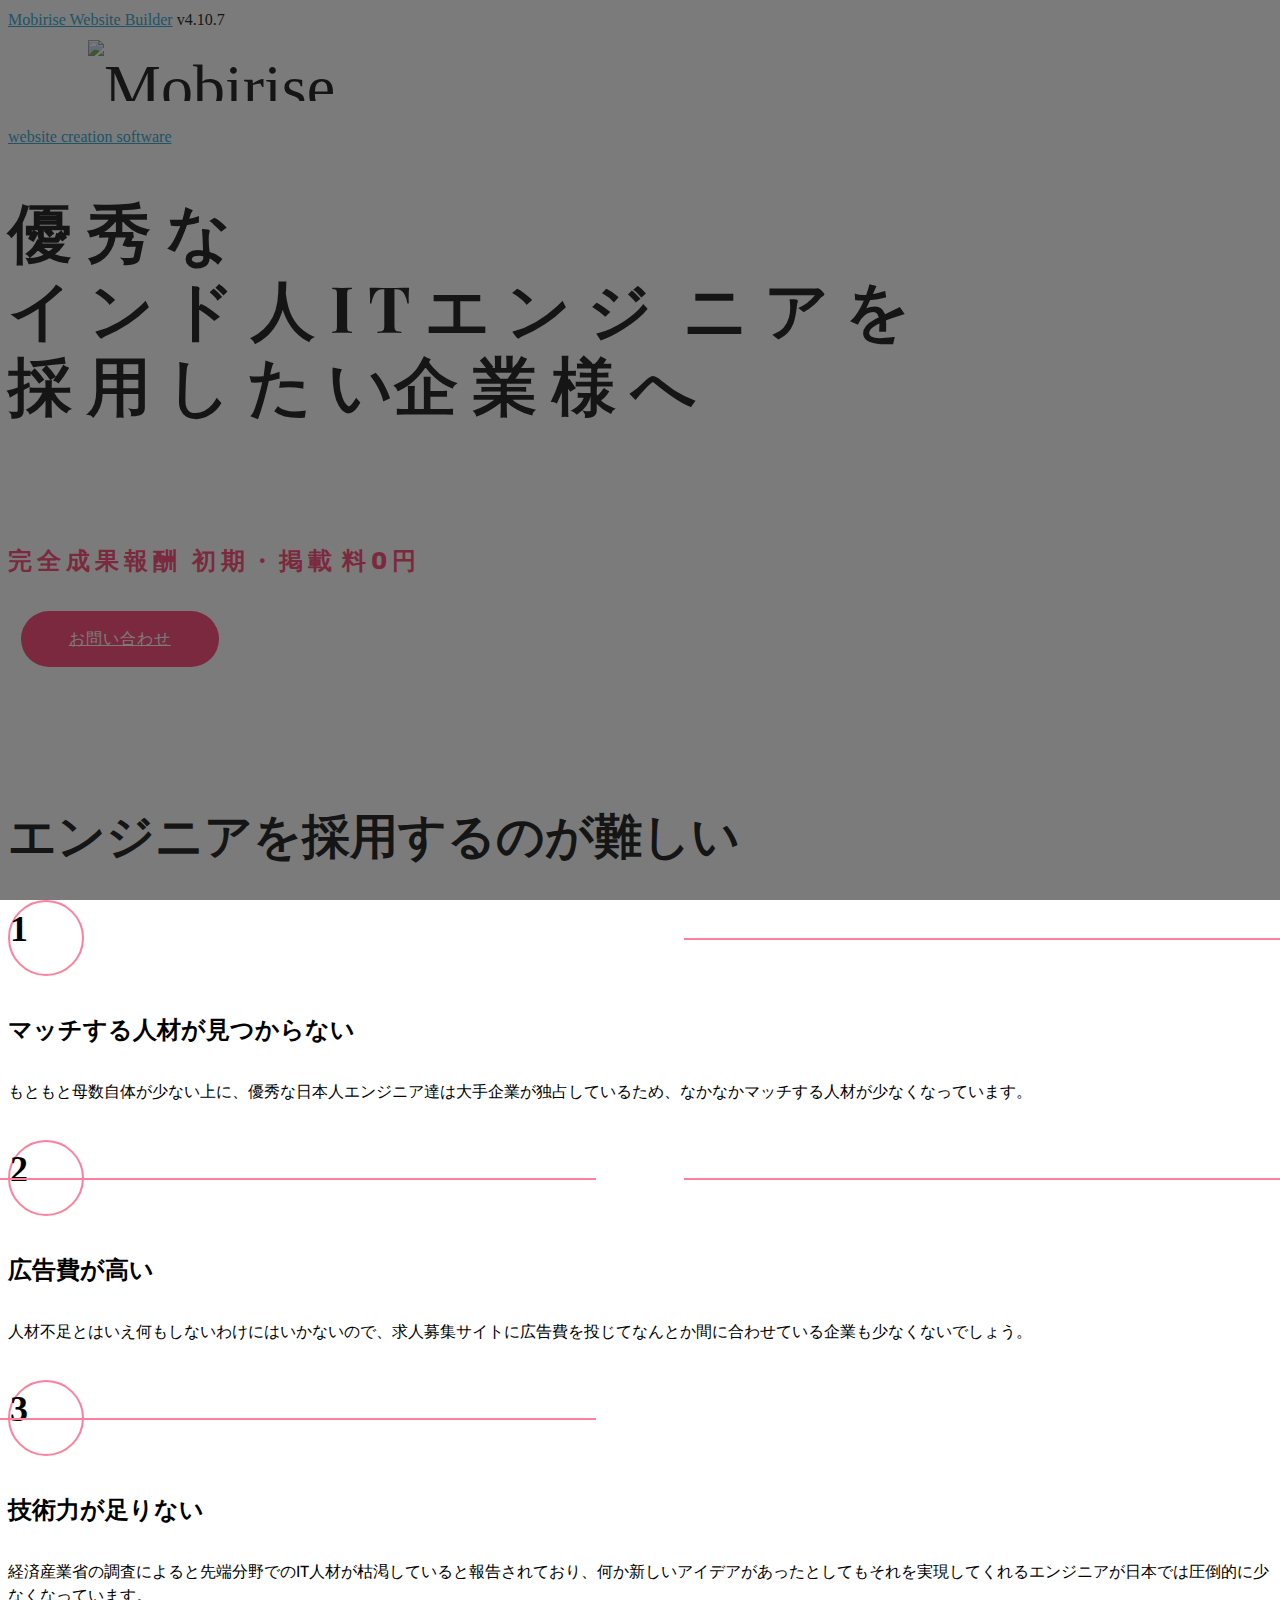
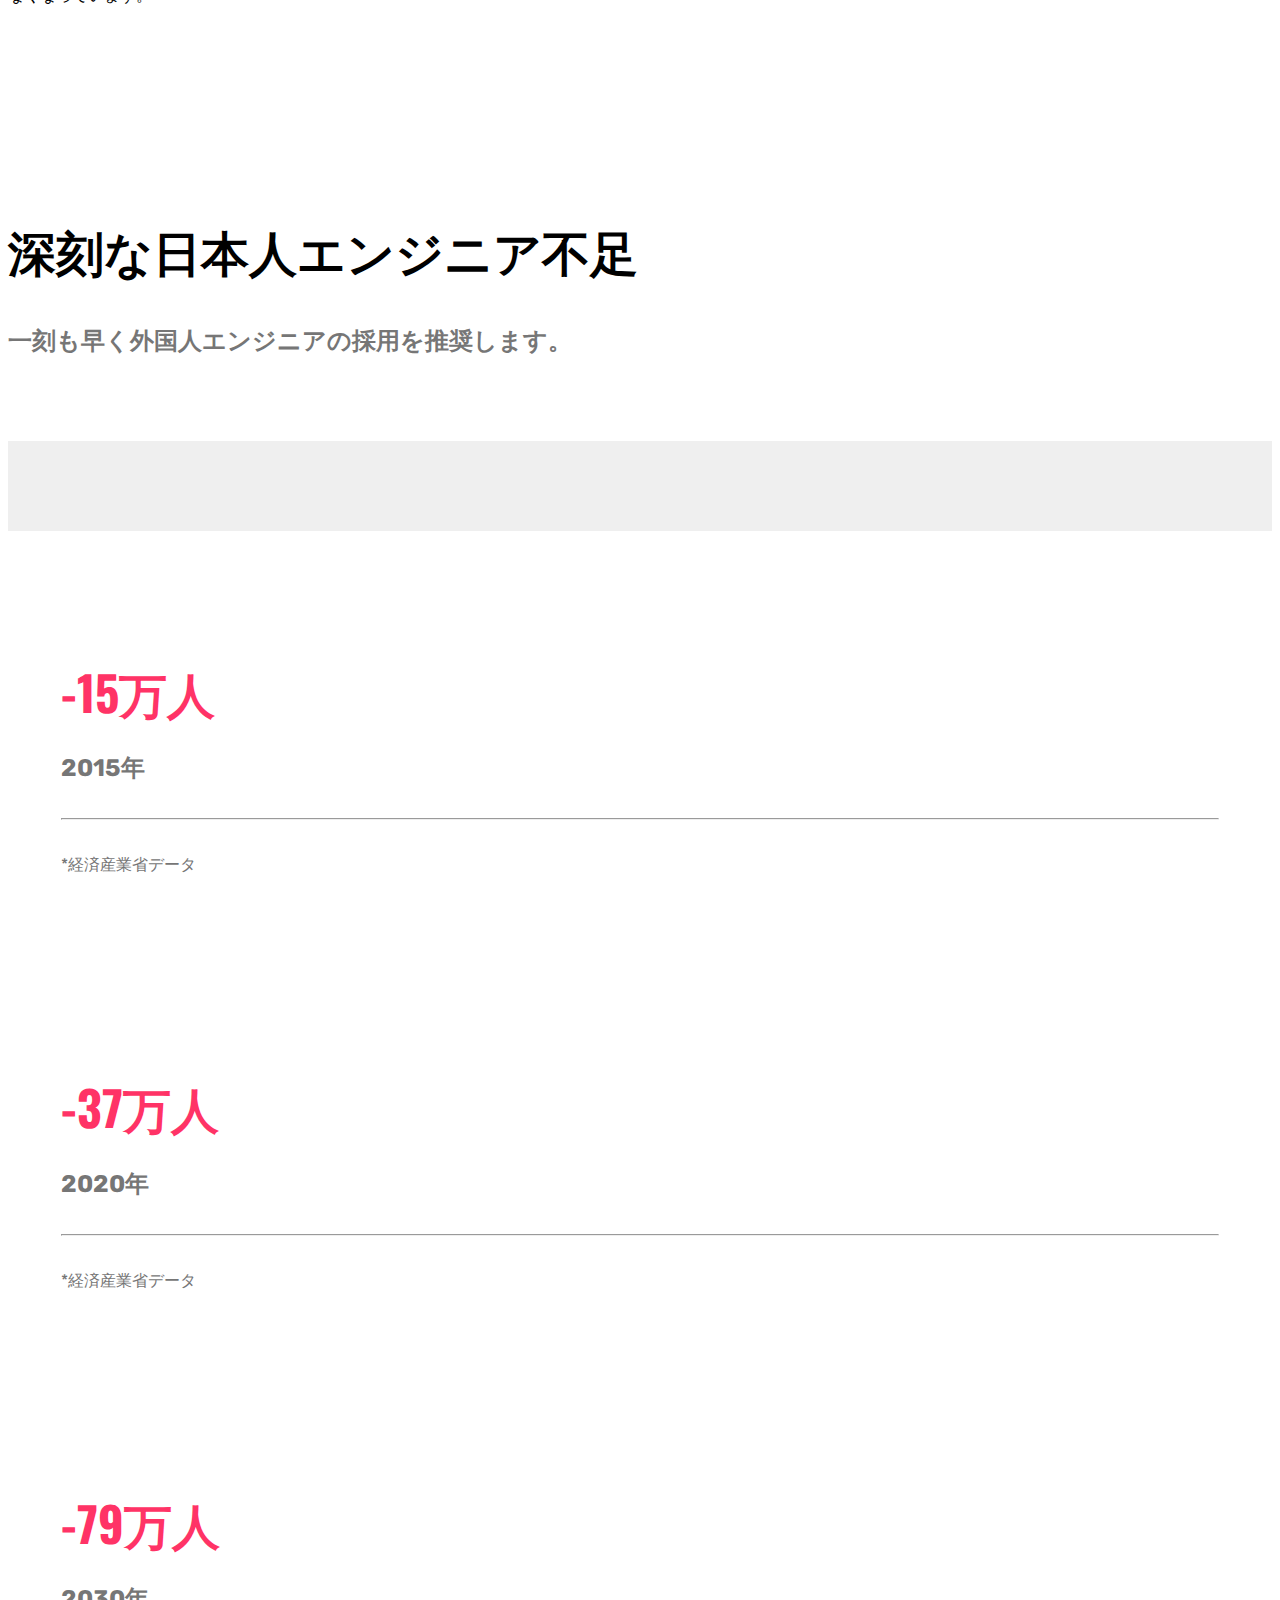
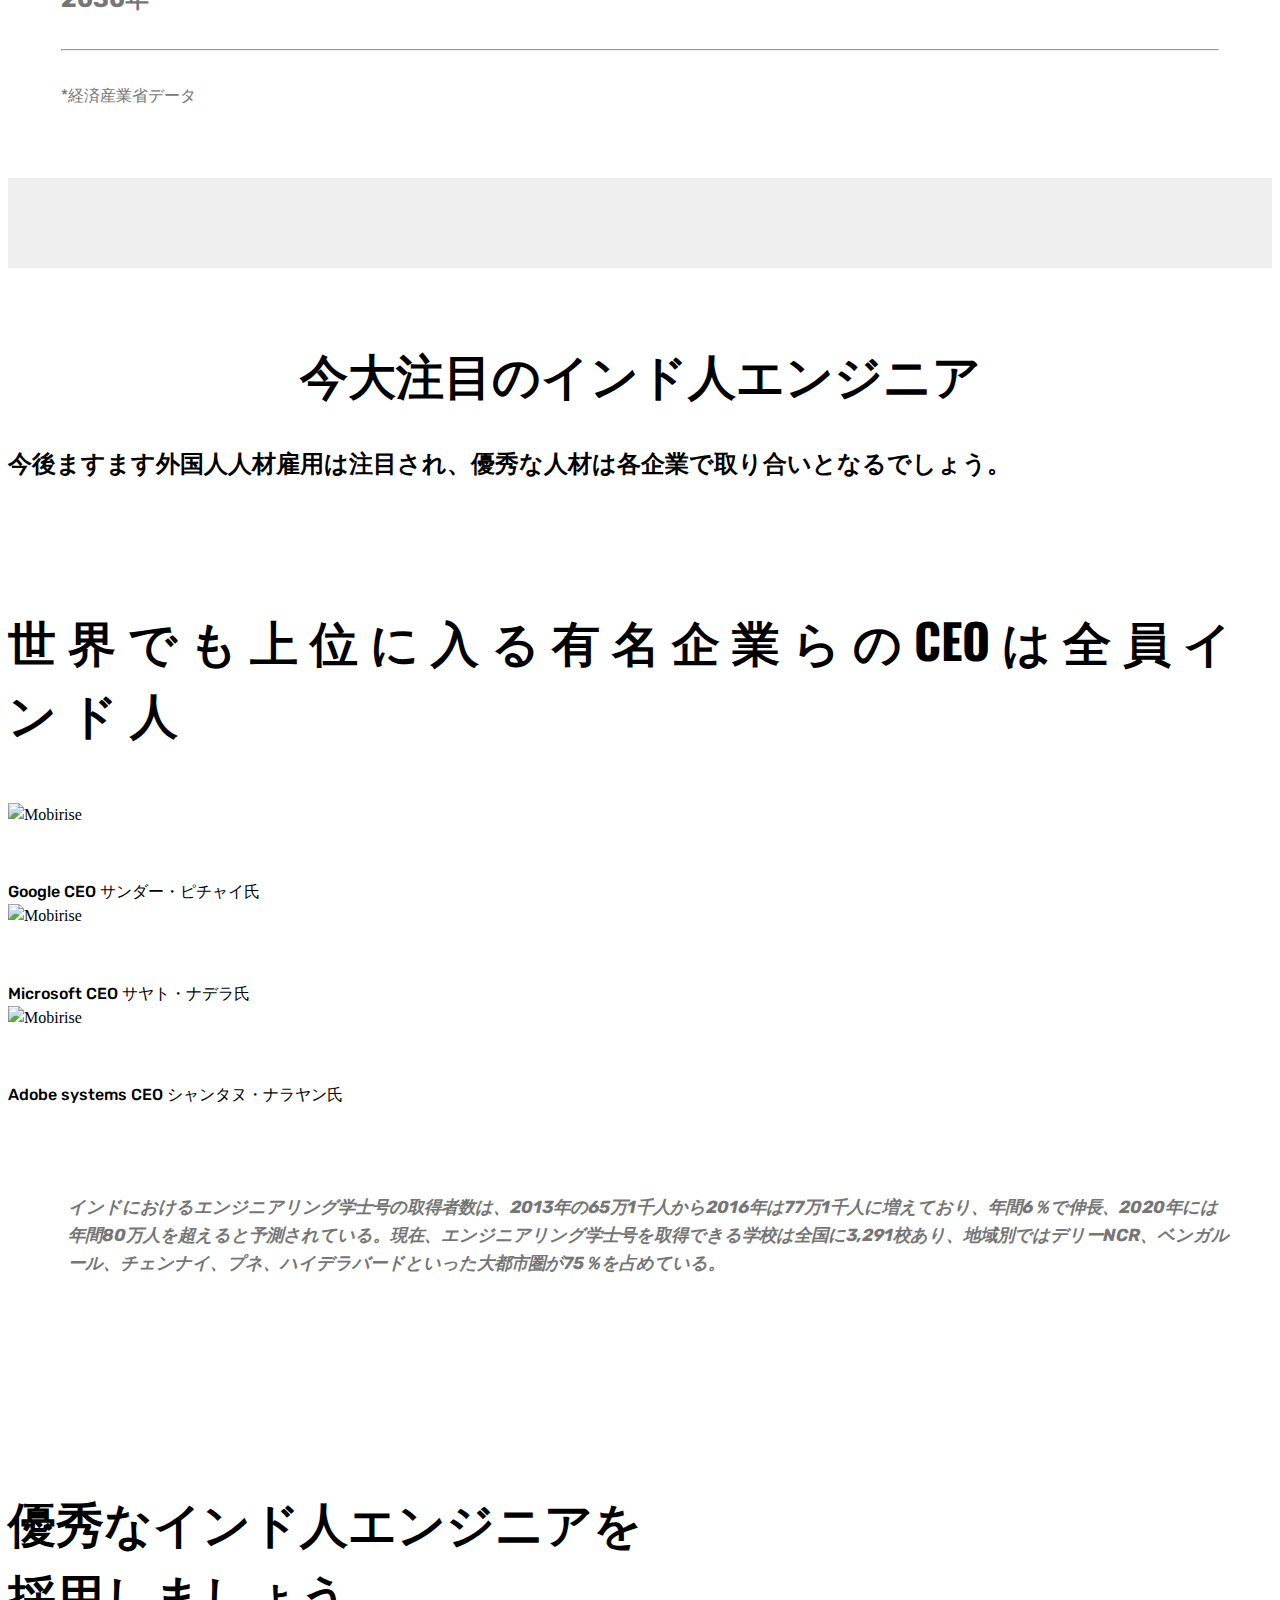
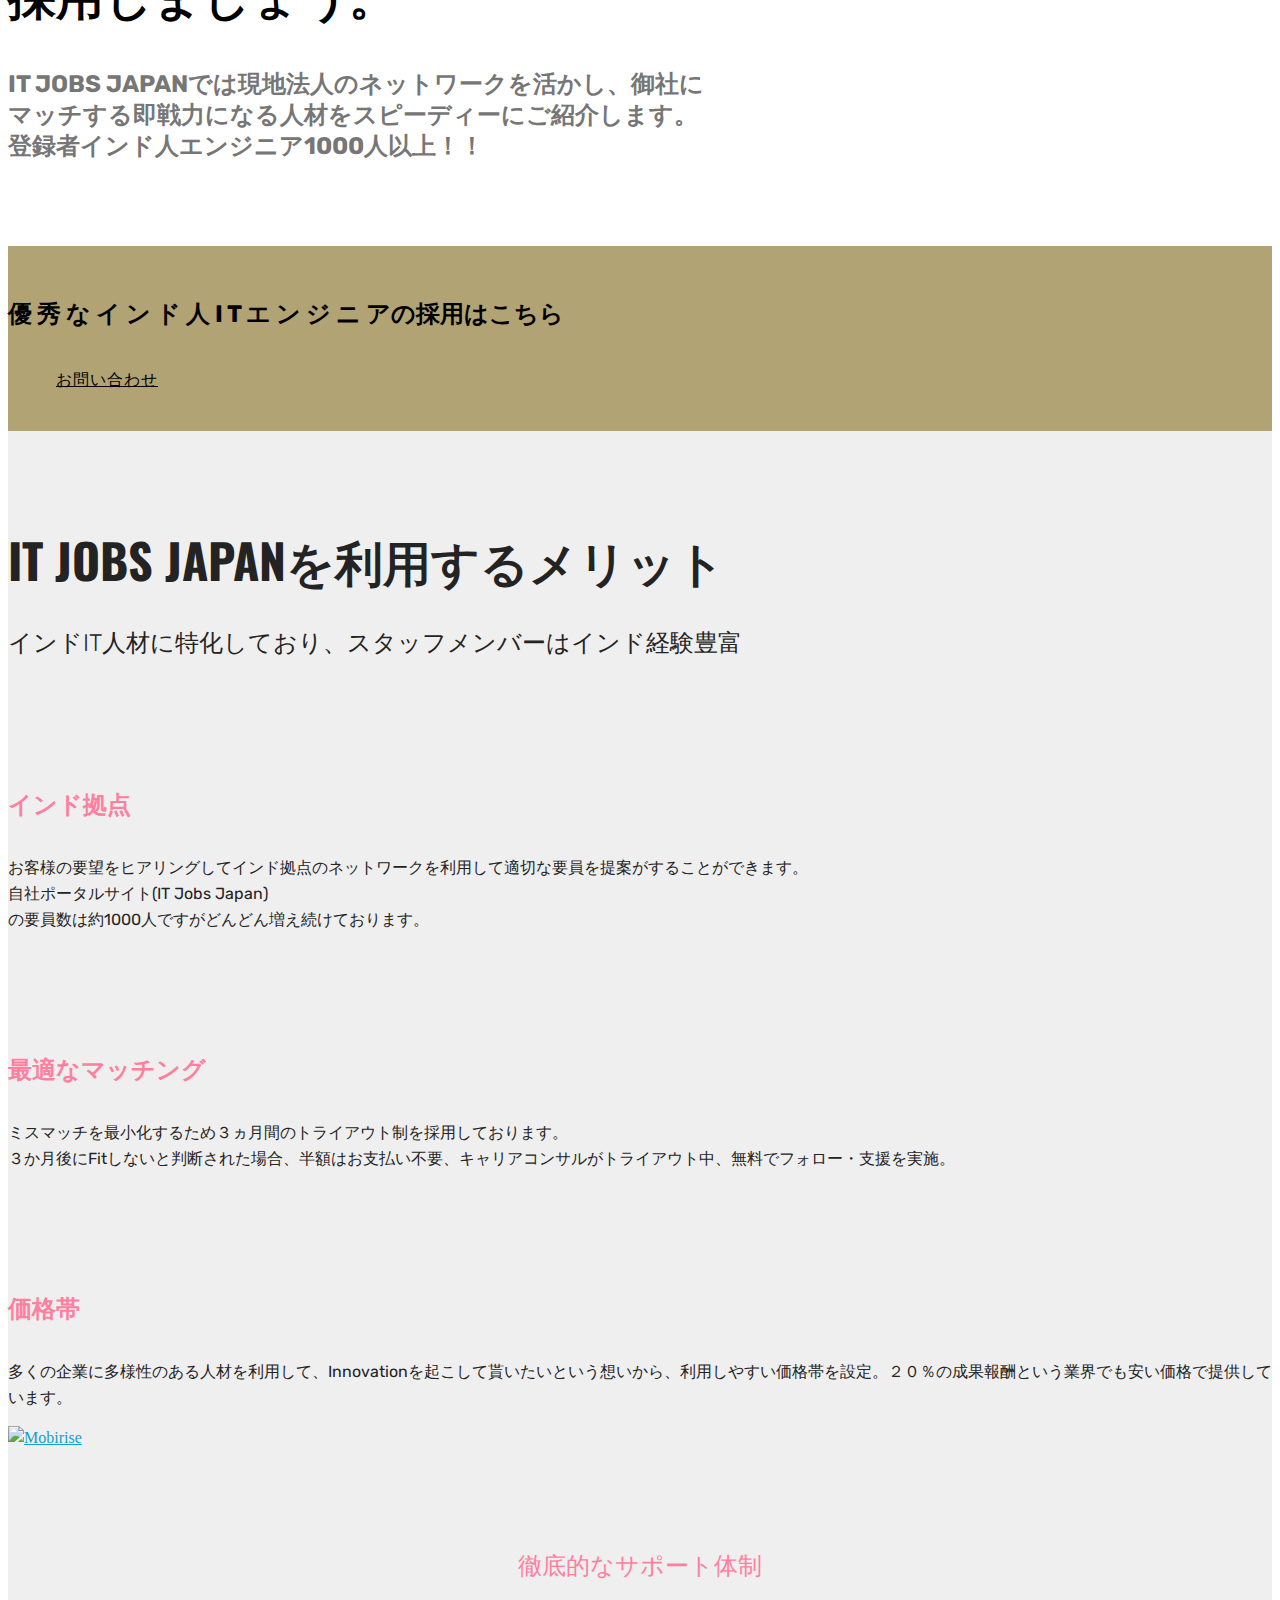
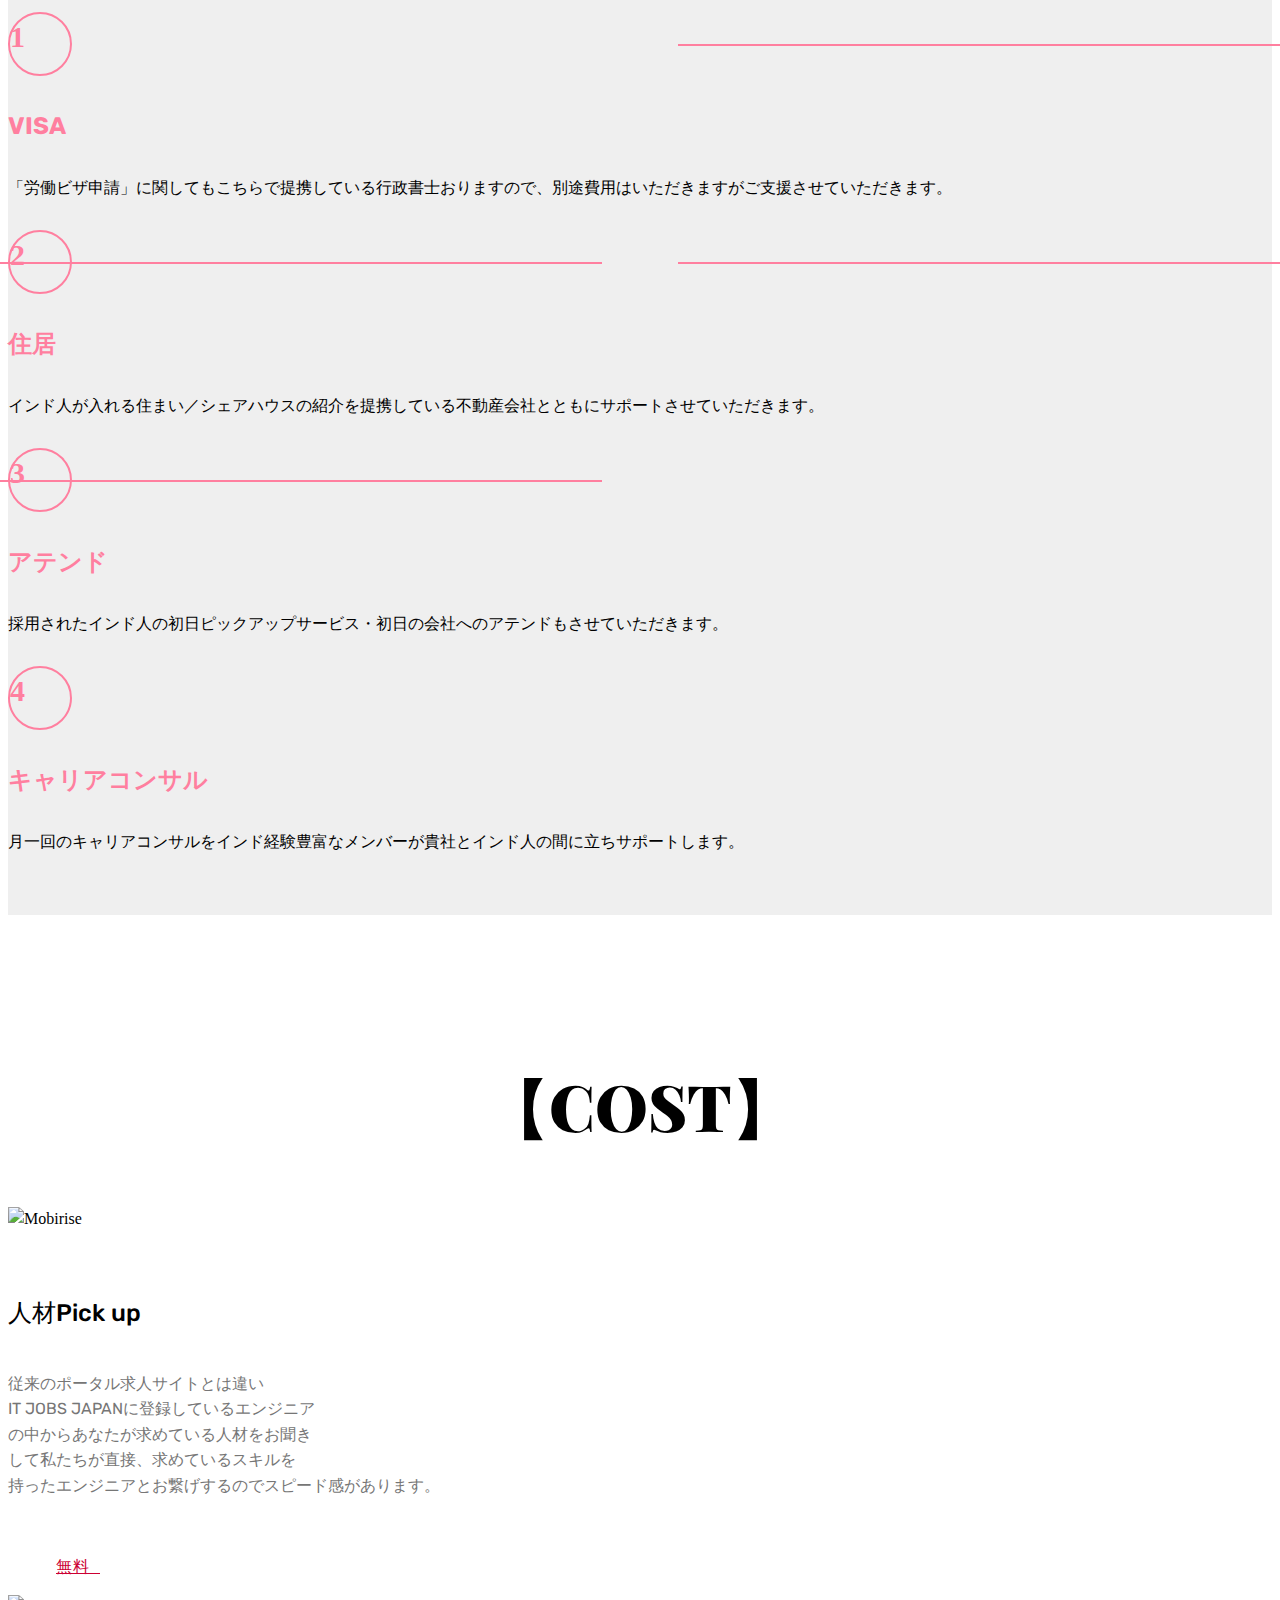
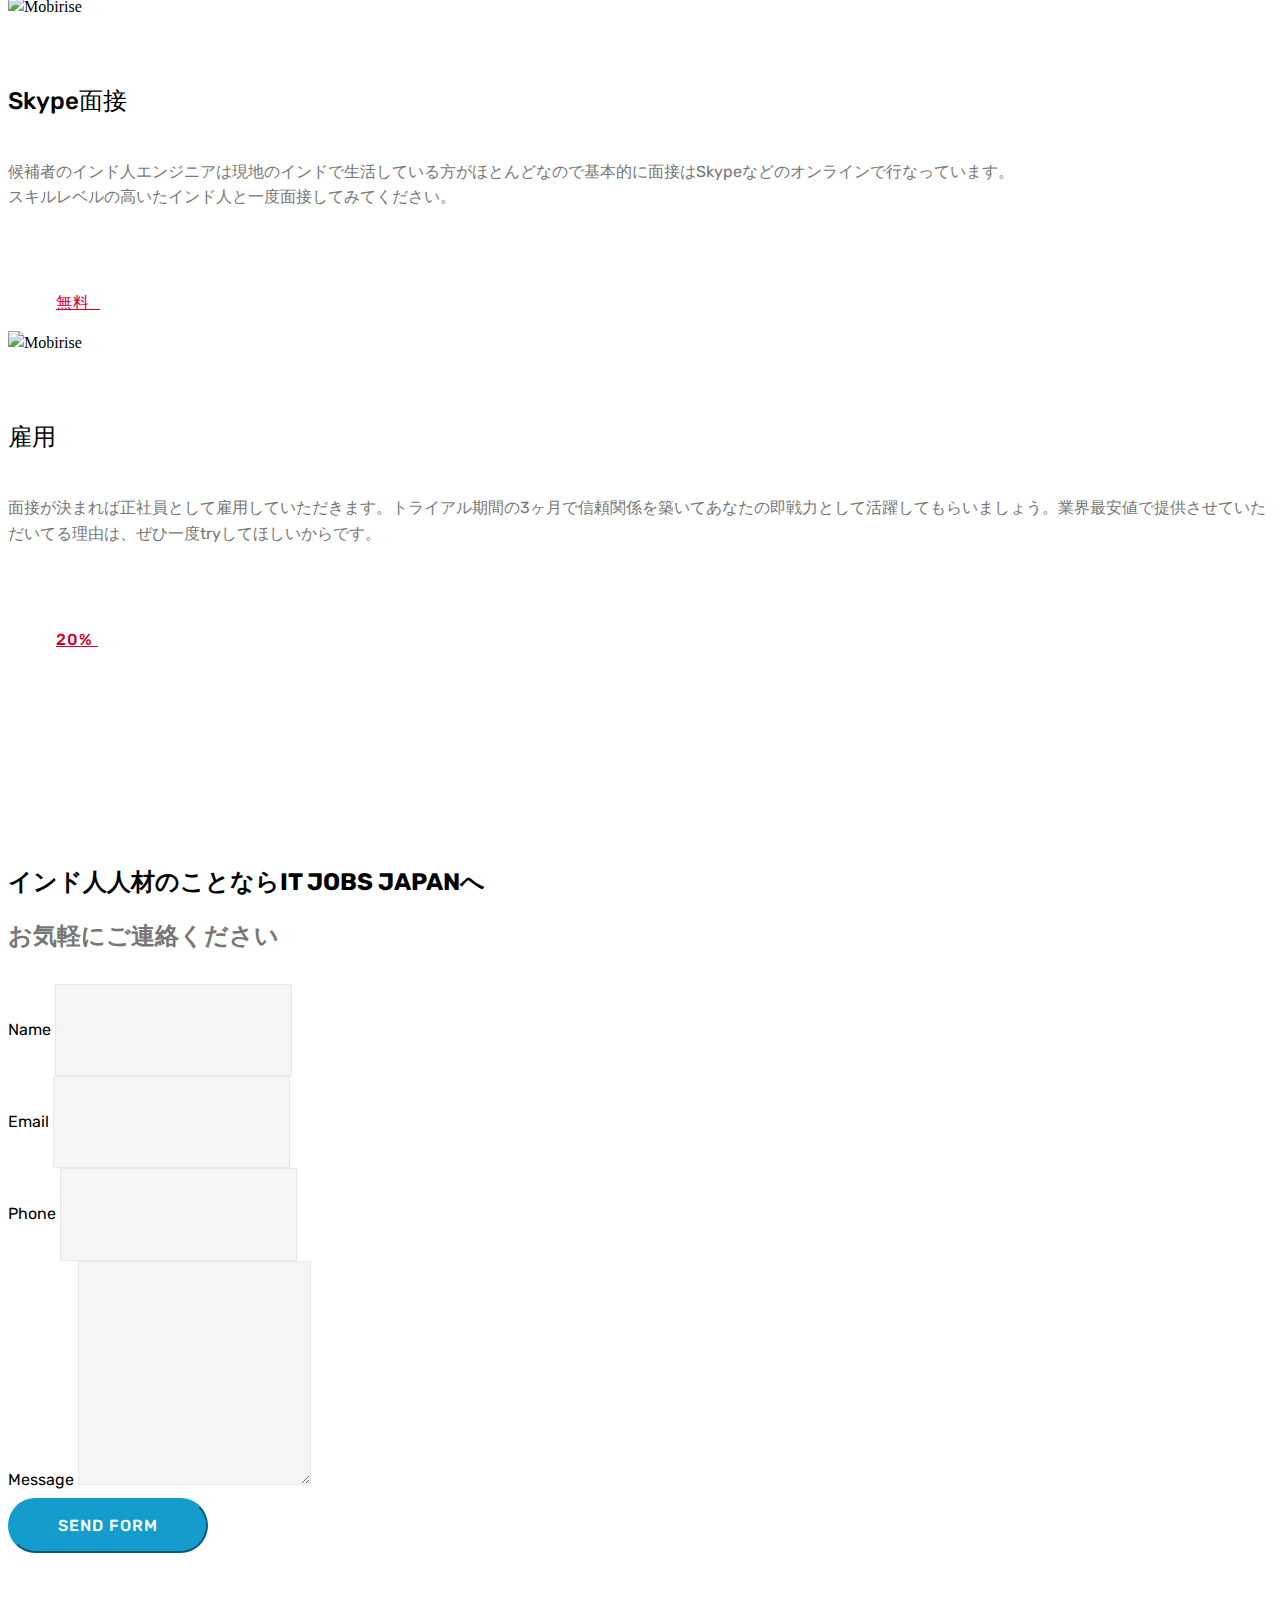
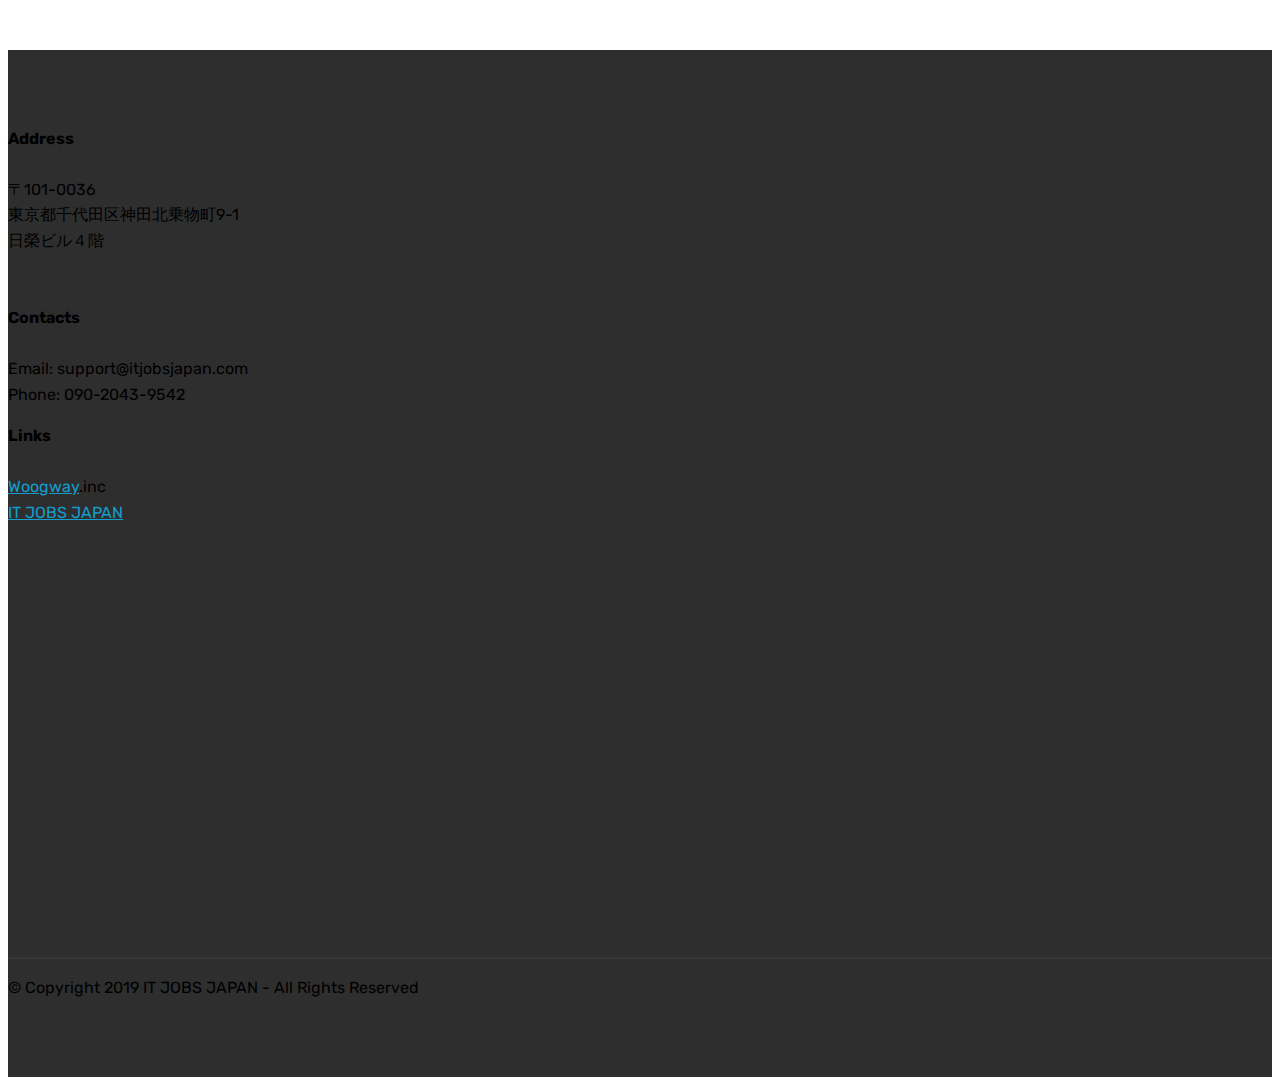
==== index.html @ 7b6f261b "create github pages" ====
<!DOCTYPE html>
<html  >
<head>
  <!-- Site made with Mobirise Website Builder v4.10.7, https://mobirise.com -->
  <meta charset="UTF-8">
  <meta http-equiv="X-UA-Compatible" content="IE=edge">
  <meta name="generator" content="Mobirise v4.10.7, mobirise.com">
  <meta name="viewport" content="width=device-width, initial-scale=1, minimum-scale=1">
  <link rel="shortcut icon" href="assets/images/itjj-rogo-1-436x122.jpg" type="image/x-icon">
  <meta name="description" content="">
  
  <title>Home</title>
  <link rel="stylesheet" href="assets/web/assets/mobirise-icons/mobirise-icons.css">
  <link rel="stylesheet" href="assets/tether/tether.min.css">
  <link rel="stylesheet" href="assets/bootstrap/css/bootstrap.min.css">
  <link rel="stylesheet" href="assets/bootstrap/css/bootstrap-grid.min.css">
  <link rel="stylesheet" href="assets/bootstrap/css/bootstrap-reboot.min.css">
  <link rel="stylesheet" href="assets/dropdown/css/style.css">
  <link rel="stylesheet" href="assets/socicon/css/styles.css">
  <link rel="stylesheet" href="assets/theme/css/style.css">
  <link rel="stylesheet" href="assets/mobirise/css/mbr-additional.css" type="text/css">
  
  
  
</head>
<body>
  <section class="menu cid-rDISYnBScT" once="menu" id="menu2-0">

    

    <nav class="navbar navbar-expand beta-menu navbar-dropdown align-items-center navbar-fixed-top navbar-toggleable-sm">
        <button class="navbar-toggler navbar-toggler-right" type="button" data-toggle="collapse" data-target="#navbarSupportedContent" aria-controls="navbarSupportedContent" aria-expanded="false" aria-label="Toggle navigation">
            <div class="hamburger">
                <span></span>
                <span></span>
                <span></span>
                <span></span>
            </div>
        </button>
        <div class="menu-logo">
            <div class="navbar-brand">
                <span class="navbar-logo">
                    
                        <img src="assets/images/itjj-rogo-1-436x122.jpg" alt="Mobirise" title="" style="height: 3.8rem;">
                    
                </span>
                
            </div>
        </div>
        <div class="collapse navbar-collapse" id="navbarSupportedContent">
            
            
        </div>
    </nav>
</section>

<section class="engine"><a href="https://mobirise.info/i">website creation software</a></section><section class="header5 cid-rDIT4oekh3 mbr-fullscreen mbr-parallax-background" id="header5-1">

    

    <div class="mbr-overlay" style="opacity: 0.6; background-color: rgb(35, 35, 35);">
    </div>
    <div class="container">
        <div class="row justify-content-center">
            <div class="mbr-white col-md-10">
                <h1 class="mbr-section-title align-center pb-3 mbr-fonts-style display-1">優 秀 な&nbsp;<br>イ ン ド 人 I T エ ン ジ &nbsp;ニ ア を<br>採 用 し た い企 業 様 へ</h1>
                <p class="mbr-text align-center display-5 pb-3 mbr-fonts-style display-2"><strong><br></strong><br><strong>完 全 成 果 報 酬 &nbsp; 初 期 ・ 掲 載 &nbsp;料 0 円</strong></p>
                <div class="mbr-section-btn align-center"><a class="btn btn-md btn-secondary display-4" href="mailto:support@itjobsjapan.com">お問い合わせ</a></div>
            </div>
        </div>
    </div>

    <div class="mbr-arrow hidden-sm-down" aria-hidden="true">
        <a href="#next">
            <i class="mbri-down mbr-iconfont"></i>
        </a>
    </div>
</section>

<section class="step2 cid-rDJajIB0y8" id="step2-2">

    

    
    
    <div class="container">
        <h2 class="mbr-section-title pb-3 mbr-fonts-style align-center display-2">エンジニアを採用するのが難しい</h2>
        
        <div class="step-container row justify-content-center">
            <div class="card col-12 col-md-4 separline">
                <div class="step-element">
                    <div class="step-wrapper pb-3">
                        <h3 class="step d-flex align-items-center justify-content-center m-auto">
                            1
                        </h3>
                    </div>          
                    <div class="step-text-content align-center">
                        <h4 class="mbr-step-title pb-3 mbr-fonts-style display-5">マッチする人材が見つからない</h4>
                        <p class="mbr-step-text mbr-fonts-style display-7">もともと母数自体が少ない上に、優秀な日本人エンジニア達は大手企業が独占しているため、なかなかマッチする人材が少なくなっています。</p>
                    </div>
                </div>
            </div>

            <div class="card col-12 separline col-md-4">
                <div class="step-element">
                    <div class="step-wrapper pb-3">
                        <h3 class="step d-flex align-items-center justify-content-center m-auto">
                            2
                        </h3>
                    </div>          
                    <div class="step-text-content align-center">
                        <h4 class="mbr-step-title pb-3 mbr-fonts-style display-5">広告費が高い</h4>
                        <p class="mbr-step-text mbr-fonts-style display-7">
                            人材不足とはいえ何もしないわけにはいかないので、求人募集サイトに広告費を投じてなんとか間に合わせている企業も少なくないでしょう。</p>
                    </div>
                </div>
            </div>

            <div class="card col-md-4 col-12 separline last-child">
                <div class="step-element">
                    <div class="step-wrapper pb-3">
                        <h3 class="step d-flex align-items-center justify-content-center m-auto">
                            3
                        </h3>
                    </div>          
                    <div class="step-text-content align-center">
                        <h4 class="mbr-step-title pb-3 mbr-fonts-style display-5">技術力が足りない</h4>
                        <p class="mbr-step-text mbr-fonts-style display-7">経済産業省の調査によると先端分野でのIT人材が枯渇していると報告されており、何か新しいアイデアがあったとしてもそれを実現してくれるエンジニアが日本では圧倒的に少なくなっています。</p>
                    </div>
                </div>
            </div>

            
            
            
            
            
            
            
            
            
            
            
        </div>
    </div>
</section>

<section class="mbr-section content4 cid-rDJcZLjYjH" id="content4-5">

    

    <div class="container">
        <div class="media-container-row">
            <div class="title col-12 col-md-8">
                <h2 class="align-center pb-3 mbr-fonts-style display-2">深刻な日本人エンジニア不足</h2>
                <h3 class="mbr-section-subtitle align-center mbr-light mbr-fonts-style display-5">一刻も早く外国人エンジニアの採用を推奨します。</h3>
                
            </div>
        </div>
    </div>
</section>

<section class="pricing-table3 cid-rDJfDHXMzp" id="pricing-tables3-6">

    

    
    <div class="container">
        <div class="media-container-row">
            <div class=" col-12 col-lg-4 col-md-6 my-2">
                <div class="pricing">
                    <div class="plan-header">
                        <div class="plan-price">
                            <span class="price-value mbr-fonts-style display-5"></span>
                            <span class="price-figure mbr-fonts-style display-2">
                                <br>-15万人</span>
                            <h3 class="plan-title mbr-fonts-style display-5">
                                2015年</h3>
                            <hr>
                        </div>
                    </div>
                    <div class="plan-body">
                        <p class="mbr-text mbr-fonts-style display-7">*経済産業省データ</p>
                        
                    </div>
                </div>
            </div>

            <div class="col-12 col-lg-4 col-md-6 my-2">
                <div class="pricing">
                    <div class="plan-header">
                        <div class="plan-price">
                            <span class="price-value mbr-fonts-style display-5"></span>
                            <span class="price-figure mbr-fonts-style display-2">
                                <br>-37万人</span>
                            <h3 class="plan-title mbr-fonts-style display-5">
                                2020年</h3>
                            <hr>
                        </div>
                    </div>
                    <div class="plan-body">
                        <p class="mbr-text mbr-fonts-style display-7">*経済産業省データ</p>
                        
                    </div>
                </div>
            </div>

            <div class="col-12 col-lg-4 col-md-6 my-2">
                <div class="pricing">
                    <div class="plan-header">
                        <div class="plan-price">
                            <span class="price-value mbr-fonts-style display-5"></span>
                            <span class="price-figure mbr-fonts-style display-2"><br>-79万人</span>
                            <h3 class="plan-title mbr-fonts-style display-5">
                                2030年</h3>
                            <hr>
                        </div>
                    </div>
                    <div class="plan-body ">
                        <p class="mbr-text mbr-fonts-style display-7">*経済産業省データ</p>
                        
                    </div>
                </div>
            </div>

        </div>
    </div>
</section>

<section class="mbr-section content5 cid-rDJihiQfTk mbr-parallax-background" id="content5-7">

    

    

    <div class="container">
        <div class="media-container-row">
            <div class="title col-12 col-md-8">
                <h2 class="align-center mbr-bold mbr-white pb-3 mbr-fonts-style display-2">
                    今大注目のインド人エンジニア</h2>
                <h3 class="mbr-section-subtitle align-center mbr-light mbr-white pb-3 mbr-fonts-style display-5">
                    今後ますます外国人人材雇用は注目され、優秀な人材は各企業で取り合いとなるでしょう。</h3>
                
                
            </div>
        </div>
    </div>
</section>

<section class="mbr-section content4 cid-rDJuUs9ZCt" id="content4-b">

    

    <div class="container">
        <div class="media-container-row">
            <div class="title col-12 col-md-8">
                <h2 class="align-center pb-3 mbr-fonts-style display-2"><strong>
                    世 界 で も 上 位 に 入 る 有 名 企 業 ら の CEO は 全 員 イ ン ド 人
                </strong></h2>
                
                
            </div>
        </div>
    </div>
</section>

<section class="features2 cid-rDJuv1KABH" id="features2-a">

    

    
    
    <div class="container">
        <div class="media-container-row">
            <div class="card p-3 col-12 col-md-6 col-lg-4">
                <div class="card-wrapper">
                    <div class="card-img">
                        <img src="assets/images/google-614x410.jpg" alt="Mobirise" title="">
                    </div>
                    <div class="card-box">
                        <h4 class="card-title pb-3 mbr-fonts-style display-7">
                            Google CEO サンダー・ピチャイ氏</h4>
                        
                    </div>
                </div>
            </div>

            <div class="card p-3 col-12 col-md-6 col-lg-4">
                <div class="card-wrapper">
                    <div class="card-img">
                        <img src="assets/images/micrsift-287x176.jpg" alt="Mobirise" title="">
                    </div>
                    <div class="card-box ">
                        <h4 class="card-title pb-3 mbr-fonts-style display-7">
                            Microsoft CEO サヤト・ナデラ氏</h4>
                        
                    </div>
                </div>
            </div>

            <div class="card p-3 col-12 col-md-6 col-lg-4">
                <div class="card-wrapper">
                    <div class="card-img">
                        <img src="assets/images/adobe-263x191.jpg" alt="Mobirise" title="">
                    </div>
                    <div class="card-box">
                        <h4 class="card-title pb-3 mbr-fonts-style display-7">Adobe systems CEO シャンタヌ・ナラヤン氏</h4>
                        
                    </div>
                </div>
            </div>

            
        </div>
    </div>
</section>

<section class="mbr-section article content1 cid-rDJwqTnViZ" id="content2-c">

     

    <div class="container">
        <div class="media-container-row">
            <div class="mbr-text col-12 col-md-8 mbr-fonts-style display-5">
                <blockquote><strong>インドにおけるエンジニアリング学士号の取得者数は、2013年の65万1千人から2016年は77万1千人に増えており、年間6％で伸長、2020年には年間80万人を超えると予測されている。現在、エンジニアリング学士号を取得できる学校は全国に3,291校あり、地域別ではデリーNCR、ベンガルール、チェンナイ、プネ、ハイデラバードといった大都市圏が75％を占めている。</strong></blockquote>
            </div>
        </div>
    </div>
</section>

<section class="mbr-section content4 cid-rDJwTR3cNF" id="content4-d">

    

    <div class="container">
        <div class="media-container-row">
            <div class="title col-12 col-md-8">
                <h2 class="align-center pb-3 mbr-fonts-style display-2"><strong>
                    優秀なインド人エンジニアを</strong><br><strong>採用しましょう。</strong></h2>
                <h3 class="mbr-section-subtitle align-center mbr-light mbr-fonts-style display-5">
                    IT JOBS JAPANでは現地法人のネットワークを活かし、御社に<br>マッチする即戦力になる人材をスピーディーにご紹介します。<br>登録者インド人エンジニア1000人以上！！</h3>
                
            </div>
        </div>
    </div>
</section>

<section class="mbr-section info1 cid-rF8UI6VkMI" id="info1-k">

    

    
    <div class="container">
        <div class="row justify-content-center content-row">
            <div class="media-container-column title col-12 col-lg-7 col-md-6">
                
                <h2 class="align-left mbr-bold mbr-fonts-style display-5">優 秀 な イ ン ド 人 I T エ ン ジ  ニ アの採用はこちら</h2>
            </div>
            <div class="media-container-column col-12 col-lg-3 col-md-4">
                <div class="mbr-section-btn align-right py-4"><a class="btn btn-black-outline display-4" href="https://mobirise.co">お問い合わせ</a></div>
            </div>
        </div>
    </div>
</section>

<section class="features14 cid-rDJxUOEcDx" id="features14-h">
    
    

    
    <div class="container align-center">
        <h2 class="mbr-section-title pb-3 mbr-fonts-style display-2"><strong>
            IT JOBS JAPANを利用するメリット</strong></h2>
        <h3 class="mbr-section-subtitle pb-5 mbr-fonts-style display-5">
            インドIT人材に特化しており、スタッフメンバーはインド経験豊富
        </h3>
        <div class="media-container-column">
            <div class="row justify-content-center">
                <div class="card p-4 col-12 col-md-6 col-lg-4">
                    <div class="media pb-3">
                        <div class="card-img align-self-center">
                            <span class="mbr-iconfont mbri-bootstrap" style="color: rgb(255, 127, 159); fill: rgb(255, 127, 159);"></span>
                        </div>
                        <div class="media-body">
                            <h4 class="card-title py-2 align-left mbr-fonts-style display-5">
                                インド拠点</h4>
                        </div>
                    </div>                
                    <div class="card-box align-left">
                        <p class="mbr-text mbr-fonts-style display-7">お客様の要望をヒアリングしてインド拠点のネットワークを利用して適切な要員を提案がすることができます。<br>自社ポータルサイト(IT Jobs Japan)<br>の要員数は約1000人ですがどんどん増え続けております。<br></p>
                    </div>
                </div>

                <div class="card p-4 col-12 col-md-6 col-lg-4">
                <div class="media pb-3">
                    <div class="card-img align-self-center">
                        <span class="mbr-iconfont mbri-responsive" style="color: rgb(255, 127, 159); fill: rgb(255, 127, 159);"></span>
                    </div>
                    <div class="media-body">
                        <h4 class="card-title py-2 align-left mbr-fonts-style display-5">最適なマッチング</h4>
                    </div>
                </div>
                    <div class="card-box align-left">
                        <p class="mbr-text mbr-fonts-style display-7">ミスマッチを最小化するため３ヵ月間のトライアウト制を採用しております。<br>３か月後にFitしないと判断された場合、半額はお支払い不要、キャリアコンサルがトライアウト中、無料でフォロー・支援を実施。<br></p>
                    </div>
                </div>

                <div class="card p-4 col-12 col-md-6 col-lg-4">
                <div class="media pb-3">
                    <div class="card-img align-self-center">
                        <span class="mbr-iconfont mbri-upload" style="color: rgb(255, 127, 159); fill: rgb(255, 127, 159);"></span>
                    </div>
                    <div class="media-body">
                        <h4 class="card-title py-2 align-left mbr-fonts-style display-5">
                            価格帯</h4>
                    </div>
                </div>
                    <div class="card-box align-left">
                        <p class="mbr-text mbr-fonts-style display-7">
                           多くの企業に多様性のある人材を利用して、Innovationを起こして貰いたいという想いから、利用しやすい価格帯を設定。２０％の成果報酬という業界でも安い価格で提供しています。</p>
                    </div>
                </div>

                
            </div>
            <div class="media-container-row image-row">
                <div class="mbr-figure" style="width: 39%;">
                    <a href="https://www.itjobsjapan.com/"><img src="assets/images/itjobsjapanfb-866x433.jpg" alt="Mobirise" title=""></a>
                </div>
            </div>
        </div>
    </div>
</section>

<section class="step2 cid-rDJxVBsCC7" id="step2-i">

    

    
    
    <div class="container">
        
        <h3 class="mbr-section-subtitle pb-5 mbr-fonts-style align-center display-5"><strong>徹底的なサポート体制</strong></h3>
        <div class="step-container row justify-content-center">
            <div class="card col-12 pb-4 col-md-4 separline">
                <div class="step-element">
                    <div class="step-wrapper pb-3">
                        <h3 class="step d-flex align-items-center justify-content-center m-auto">
                            1
                        </h3>
                    </div>          
                    <div class="step-text-content align-center">
                        <h4 class="mbr-step-title pb-3 mbr-fonts-style display-5">VISA
                        </h4>
                        <p class="mbr-step-text mbr-fonts-style display-7">「労働ビザ申請」に関してもこちらで提携している行政書士おりますので、別途費用はいただきますがご支援させていただきます。<br></p>
                    </div>
                </div>
            </div>

            <div class="card col-12 separline pb-4 col-md-4">
                <div class="step-element">
                    <div class="step-wrapper pb-3">
                        <h3 class="step d-flex align-items-center justify-content-center m-auto">
                            2
                        </h3>
                    </div>          
                    <div class="step-text-content align-center">
                        <h4 class="mbr-step-title pb-3 mbr-fonts-style display-5">住居</h4>
                        <p class="mbr-step-text mbr-fonts-style display-7">
                            インド人が入れる住まい／シェアハウスの紹介を提携している不動産会社とともにサポートさせていただきます。</p>
                    </div>
                </div>
            </div>

            <div class="card col-md-4 col-12 separline pb-4">
                <div class="step-element">
                    <div class="step-wrapper pb-3">
                        <h3 class="step d-flex align-items-center justify-content-center m-auto">
                            3
                        </h3>
                    </div>          
                    <div class="step-text-content align-center">
                        <h4 class="mbr-step-title pb-3 mbr-fonts-style display-5">アテンド
                        </h4>
                        <p class="mbr-step-text mbr-fonts-style display-7">
                            採用されたインド人の初日ピックアップサービス・初日の会社へのアテンドもさせていただきます。</p>
                    </div>
                </div>
            </div>

            <div class="card col-12 separline last-child col-md-6">
                <div class="step-element">
                    <div class="step-wrapper pb-3">
                        <h3 class="step d-flex align-items-center justify-content-center m-auto">
                            4
                        </h3>
                    </div>          
                    <div class="step-text-content align-center">
                        <h4 class="mbr-step-title pb-3 mbr-fonts-style display-5">
                            キャリアコンサル
                        </h4>
                        <p class="mbr-step-text mbr-fonts-style display-7">
                            月一回のキャリアコンサルをインド経験豊富なメンバーが貴社とインド人の間に立ちサポートします。
                        </p>
                    </div>
                </div>
            </div>
            
            
            
            
            
            
            
            
            
            
        </div>
    </div>
</section>

<section class="services1 cid-rDJxYcOBYW" id="services1-j">
    <!---->
    
    <!---->
    <!--Overlay-->
    
    <!--Container-->
    <div class="container">
        <div class="row justify-content-center">
            <!--Titles-->
            <div class="title pb-5 col-12">
                <h2 class="align-left pb-3 mbr-fonts-style display-1"><strong>【COST】</strong></h2>
                
            </div>
            <!--Card-1-->
            <div class="card col-12 col-md-6 p-3 col-lg-4">
                <div class="card-wrapper">
                    <div class="card-img">
                        <img src="assets/images/clem-onojeghuo-qbvtgldmtbq-unsplash-696x464.jpg" alt="Mobirise" title="">
                    </div>
                    <div class="card-box">
                        <h4 class="card-title mbr-fonts-style display-5">人材Pick up&nbsp;</h4>
                        <p class="mbr-text mbr-fonts-style display-7">
                            従来のポータル求人サイトとは違い<br>IT JOBS JAPANに登録しているエンジニア<br>の中からあなたが求めている人材をお聞き<br>して私たちが直接、求めているスキルを<br>持ったエンジニアとお繋げするのでスピード感があります。</p>
                        <!--Btn-->
                        <div class="mbr-section-btn align-left"><a href="page2.html" class="btn btn-secondary-outline display-4">無料 &nbsp;<br></a></div>
                    </div>
                </div>
            </div>
            <!--Card-2-->
            <div class="card col-12 col-md-6 p-3 col-lg-4">
                <div class="card-wrapper">
                    <div class="card-img">
                        <img src="assets/images/mario-gogh-vblhicvh-li-unsplash-696x464.jpg" alt="Mobirise" title="">
                    </div>
                    <div class="card-box">
                        <h4 class="card-title mbr-fonts-style display-5">
                            Skype面接</h4>
                        <p class="mbr-text mbr-fonts-style display-7">候補者のインド人エンジニアは現地のインドで生活している方がほとんどなので基本的に面接はSkypeなどのオンラインで行なっています。<br>スキルレベルの高いたインド人と一度面接してみてください。<br><br></p>
                        <!--Btn-->
                        <div class="mbr-section-btn align-left"><a href="page2.html" class="btn btn-secondary-outline display-4">無料 &nbsp;<br></a></div>
                    </div>
                </div>
            </div>
            <!--Card-3-->
            <div class="card col-12 col-md-6 p-3 col-lg-4 last-child">
                <div class="card-wrapper">
                    <div class="card-img">
                        <img src="assets/images/cytonn-photography-n95vmlxqm2i-unsplash-696x465.jpg" alt="Mobirise" title="">
                    </div>
                    <div class="card-box">
                        <h4 class="card-title mbr-fonts-style display-5">
                            雇用</h4>
                        <p class="mbr-text mbr-fonts-style display-7">
                            面接が決まれば正社員として雇用していただきます。トライアル期間の3ヶ月で信頼関係を築いてあなたの即戦力として活躍してもらいましょう。業界最安値で提供させていただいてる理由は、ぜひ一度tryしてほしいからです。<br><br></p>
                        <!--Btn-->
                        <div class="mbr-section-btn align-left"><a href="page2.html" class="btn btn-secondary-outline display-4">20%&nbsp;<br></a></div>
                    </div>
                </div>
            </div>
            <!--Card-4-->
            
        </div>
    </div>
</section>

<section class="mbr-section form1 cid-rDJxtfQoo9" id="form1-f">

    

    
    <div class="container">
        <div class="row justify-content-center">
            <div class="title col-12 col-lg-8">
                <h2 class="mbr-section-title align-center pb-3 mbr-fonts-style display-5">
                    インド人人材のことならIT JOBS JAPANへ</h2>
                <h3 class="mbr-section-subtitle align-center mbr-light pb-3 mbr-fonts-style display-5">
                    お気軽にご連絡ください</h3>
            </div>
        </div>
    </div>
    <div class="container">
        <div class="row justify-content-center">
            <div class="media-container-column col-lg-8" data-form-type="formoid">
                <!---Formbuilder Form--->
                <form action="https://mobirise.com/" method="POST" class="mbr-form form-with-styler" data-form-title="Mobirise Form"><input type="hidden" name="email" data-form-email="true" value="7SVoOgdaQy9CSSYXPv1FzsySAUNi1WqNTjyDlCKU430RqnItH/Uq8TT4BE/96KW+YsEScy/meaLxkOJrfXtig2S2qamHtLw4iL6bAbkxOM/u+NE9ho9dPlsPcp4revPN">
                    <div class="row">
                        <div hidden="hidden" data-form-alert="" class="alert alert-success col-12">Thanks for filling out the form!</div>
                        <div hidden="hidden" data-form-alert-danger="" class="alert alert-danger col-12">
                        </div>
                    </div>
                    <div class="dragArea row">
                        <div class="col-md-4  form-group" data-for="name">
                            <label for="name-form1-f" class="form-control-label mbr-fonts-style display-7">Name</label>
                            <input type="text" name="name" data-form-field="Name" required="required" class="form-control display-7" id="name-form1-f">
                        </div>
                        <div class="col-md-4  form-group" data-for="email">
                            <label for="email-form1-f" class="form-control-label mbr-fonts-style display-7">Email</label>
                            <input type="email" name="email" data-form-field="Email" required="required" class="form-control display-7" id="email-form1-f">
                        </div>
                        <div data-for="phone" class="col-md-4  form-group">
                            <label for="phone-form1-f" class="form-control-label mbr-fonts-style display-7">Phone</label>
                            <input type="tel" name="phone" data-form-field="Phone" class="form-control display-7" id="phone-form1-f">
                        </div>
                        <div data-for="message" class="col-md-12 form-group">
                            <label for="message-form1-f" class="form-control-label mbr-fonts-style display-7">Message</label>
                            <textarea name="message" data-form-field="Message" class="form-control display-7" id="message-form1-f"></textarea>
                        </div>
                        <div class="col-md-12 input-group-btn align-center"><button type="submit" class="btn btn-primary btn-form display-4" href="mailto:support@itjobsjapan.com">SEND FORM</button></div>
                    </div>
                </form><!---Formbuilder Form--->
            </div>
        </div>
    </div>
</section>

<section class="cid-rDJxsFKlWK" id="footer2-e">

    

    

    <div class="container">
        <div class="media-container-row content mbr-white">
            <div class="col-12 col-md-3 mbr-fonts-style display-7">
                <p class="mbr-text">
                    <strong>Address</strong>
                    <br>
                    <br>〒101-0036<br>東京都千代田区神田北乗物町9-1<br>日榮ビル４階 &nbsp;<br>
                    <br>
                    <br><strong>Contacts</strong>
                    <br>
                    <br>Email: support@itjobsjapan.com<br>Phone: 090-2043-9542</p>
            </div>
            <div class="col-12 col-md-3 mbr-fonts-style display-7">
                <p class="mbr-text">
                    <strong>Links</strong>
                    <br>
                    <br><a href="http://woogway.main.jp/">Woogway</a>.inc <br><a href="https://www.itjobsjapan.com/">IT JOBS JAPAN</a><br></p>
            </div>
            <div class="col-12 col-md-6">
                <div class="google-map"><iframe frameborder="0" style="border:0" src="https://www.google.com/maps/embed/v1/place?key=AIzaSyCy9r70T3NYf3PhvVflTo0_zdif2_IoIYs&amp;q=place_id:EmJKYXBhbiwg44CSMTAxLTAwMzYgVMWNa3nFjS10bywgQ2hpeW9kYSBDaXR5LCBLYW5kYSBLaXRhbm9yaW1vbm9jaMWNLCDvvJniiJLvvJEg5pel5qau44OT44OrIO-8lOmajiIiGiAKFgoUChIJRXMKbKqOGGARFhtIixRebAkSBu-8lOmajg" allowfullscreen=""></iframe></div>
            </div>
        </div>
        <div class="footer-lower">
            <div class="media-container-row">
                <div class="col-sm-12">
                    <hr>
                </div>
            </div>
            <div class="media-container-row mbr-white">
                <div class="col-sm-6 copyright">
                    <p class="mbr-text mbr-fonts-style display-7">
                        © Copyright 2019 IT JOBS JAPAN - All Rights Reserved
                    </p>
                </div>
                <div class="col-md-6">
                    
                </div>
            </div>
        </div>
    </div>
</section>


  <script src="assets/web/assets/jquery/jquery.min.js"></script>
  <script src="assets/popper/popper.min.js"></script>
  <script src="assets/tether/tether.min.js"></script>
  <script src="assets/bootstrap/js/bootstrap.min.js"></script>
  <script src="assets/smoothscroll/smooth-scroll.js"></script>
  <script src="assets/dropdown/js/nav-dropdown.js"></script>
  <script src="assets/dropdown/js/navbar-dropdown.js"></script>
  <script src="assets/touchswipe/jquery.touch-swipe.min.js"></script>
  <script src="assets/parallax/jarallax.min.js"></script>
  <script src="assets/theme/js/script.js"></script>
  <script src="assets/formoid/formoid.min.js"></script>
  
  
</body>
</html>
---- assets/mobirise/css/mbr-additional.css ----
@import url(https://fonts.googleapis.com/css?family=Playfair+Display:400,400i,700,700i,900,900i);
@import url(https://fonts.googleapis.com/css?family=Oswald:200,300,400,500,600,700);
@import url(https://fonts.googleapis.com/css?family=Rubik:300,300i,400,400i,500,500i,700,700i,900,900i);





body {
  font-style: normal;
  line-height: 1.5;
}
.mbr-section-title {
  font-style: normal;
  line-height: 1.2;
}
.mbr-section-subtitle {
  line-height: 1.3;
}
.mbr-text {
  font-style: normal;
  line-height: 1.6;
}
.display-1 {
  font-family: 'Playfair Display', serif;
  font-size: 4rem;
}
.display-1 > .mbr-iconfont {
  font-size: 6.4rem;
}
.display-2 {
  font-family: 'Oswald', sans-serif;
  font-size: 3rem;
}
.display-2 > .mbr-iconfont {
  font-size: 4.8rem;
}
.display-4 {
  font-family: 'Rubik', sans-serif;
  font-size: 1rem;
}
.display-4 > .mbr-iconfont {
  font-size: 1.6rem;
}
.display-5 {
  font-family: 'Rubik', sans-serif;
  font-size: 1.5rem;
}
.display-5 > .mbr-iconfont {
  font-size: 2.4rem;
}
.display-7 {
  font-family: 'Rubik', sans-serif;
  font-size: 1rem;
}
.display-7 > .mbr-iconfont {
  font-size: 1.6rem;
}
/* ---- Fluid typography for mobile devices ---- */
/* 1.4 - font scale ratio ( bootstrap == 1.42857 ) */
/* 100vw - current viewport width */
/* (48 - 20)  48 == 48rem == 768px, 20 == 20rem == 320px(minimal supported viewport) */
/* 0.65 - min scale variable, may vary */
@media (max-width: 768px) {
  .display-1 {
    font-size: 3.2rem;
    font-size: calc( 2.05rem + (4 - 2.05) * ((100vw - 20rem) / (48 - 20)));
    line-height: calc( 1.4 * (2.05rem + (4 - 2.05) * ((100vw - 20rem) / (48 - 20))));
  }
  .display-2 {
    font-size: 2.4rem;
    font-size: calc( 1.7rem + (3 - 1.7) * ((100vw - 20rem) / (48 - 20)));
    line-height: calc( 1.4 * (1.7rem + (3 - 1.7) * ((100vw - 20rem) / (48 - 20))));
  }
  .display-4 {
    font-size: 0.8rem;
    font-size: calc( 1rem + (1 - 1) * ((100vw - 20rem) / (48 - 20)));
    line-height: calc( 1.4 * (1rem + (1 - 1) * ((100vw - 20rem) / (48 - 20))));
  }
  .display-5 {
    font-size: 1.2rem;
    font-size: calc( 1.175rem + (1.5 - 1.175) * ((100vw - 20rem) / (48 - 20)));
    line-height: calc( 1.4 * (1.175rem + (1.5 - 1.175) * ((100vw - 20rem) / (48 - 20))));
  }
}
/* Buttons */
.btn {
  font-weight: 500;
  border-width: 2px;
  font-style: normal;
  letter-spacing: 1px;
  margin: .4rem .8rem;
  white-space: normal;
  -webkit-transition: all 0.3s ease-in-out;
  -moz-transition: all 0.3s ease-in-out;
  transition: all 0.3s ease-in-out;
  display: inline-flex;
  align-items: center;
  justify-content: center;
  word-break: break-word;
  -webkit-align-items: center;
  -webkit-justify-content: center;
  display: -webkit-inline-flex;
  padding: 1rem 3rem;
  border-radius: 3px;
}
.btn-sm {
  font-weight: 500;
  letter-spacing: 1px;
  -webkit-transition: all 0.3s ease-in-out;
  -moz-transition: all 0.3s ease-in-out;
  transition: all 0.3s ease-in-out;
  padding: 0.6rem 1.5rem;
  border-radius: 3px;
}
.btn-md {
  font-weight: 500;
  letter-spacing: 1px;
  margin: .4rem .8rem !important;
  -webkit-transition: all 0.3s ease-in-out;
  -moz-transition: all 0.3s ease-in-out;
  transition: all 0.3s ease-in-out;
  padding: 1rem 3rem;
  border-radius: 3px;
}
.btn-lg {
  font-weight: 500;
  letter-spacing: 1px;
  margin: .4rem .8rem !important;
  -webkit-transition: all 0.3s ease-in-out;
  -moz-transition: all 0.3s ease-in-out;
  transition: all 0.3s ease-in-out;
  padding: 1.2rem 3.2rem;
  border-radius: 3px;
}
.bg-primary {
  background-color: #149dcc !important;
}
.bg-success {
  background-color: #f7ed4a !important;
}
.bg-info {
  background-color: #82786e !important;
}
.bg-warning {
  background-color: #879a9f !important;
}
.bg-danger {
  background-color: #b1a374 !important;
}
.btn-primary,
.btn-primary:active {
  background-color: #149dcc !important;
  border-color: #149dcc !important;
  color: #ffffff !important;
}
.btn-primary:hover,
.btn-primary:focus,
.btn-primary.focus,
.btn-primary.active {
  color: #ffffff !important;
  background-color: #0d6786 !important;
  border-color: #0d6786 !important;
}
.btn-primary.disabled,
.btn-primary:disabled {
  color: #ffffff !important;
  background-color: #0d6786 !important;
  border-color: #0d6786 !important;
}
.btn-secondary,
.btn-secondary:active {
  background-color: #ff3366 !important;
  border-color: #ff3366 !important;
  color: #ffffff !important;
}
.btn-secondary:hover,
.btn-secondary:focus,
.btn-secondary.focus,
.btn-secondary.active {
  color: #ffffff !important;
  background-color: #e50039 !important;
  border-color: #e50039 !important;
}
.btn-secondary.disabled,
.btn-secondary:disabled {
  color: #ffffff !important;
  background-color: #e50039 !important;
  border-color: #e50039 !important;
}
.btn-info,
.btn-info:active {
  background-color: #82786e !important;
  border-color: #82786e !important;
  color: #ffffff !important;
}
.btn-info:hover,
.btn-info:focus,
.btn-info.focus,
.btn-info.active {
  color: #ffffff !important;
  background-color: #59524b !important;
  border-color: #59524b !important;
}
.btn-info.disabled,
.btn-info:disabled {
  color: #ffffff !important;
  background-color: #59524b !important;
  border-color: #59524b !important;
}
.btn-success,
.btn-success:active {
  background-color: #f7ed4a !important;
  border-color: #f7ed4a !important;
  color: #3f3c03 !important;
}
.btn-success:hover,
.btn-success:focus,
.btn-success.focus,
.btn-success.active {
  color: #3f3c03 !important;
  background-color: #eadd0a !important;
  border-color: #eadd0a !important;
}
.btn-success.disabled,
.btn-success:disabled {
  color: #3f3c03 !important;
  background-color: #eadd0a !important;
  border-color: #eadd0a !important;
}
.btn-warning,
.btn-warning:active {
  background-color: #879a9f !important;
  border-color: #879a9f !important;
  color: #ffffff !important;
}
.btn-warning:hover,
.btn-warning:focus,
.btn-warning.focus,
.btn-warning.active {
  color: #ffffff !important;
  background-color: #617479 !important;
  border-color: #617479 !important;
}
.btn-warning.disabled,
.btn-warning:disabled {
  color: #ffffff !important;
  background-color: #617479 !important;
  border-color: #617479 !important;
}
.btn-danger,
.btn-danger:active {
  background-color: #b1a374 !important;
  border-color: #b1a374 !important;
  color: #ffffff !important;
}
.btn-danger:hover,
.btn-danger:focus,
.btn-danger.focus,
.btn-danger.active {
  color: #ffffff !important;
  background-color: #8b7d4e !important;
  border-color: #8b7d4e !important;
}
.btn-danger.disabled,
.btn-danger:disabled {
  color: #ffffff !important;
  background-color: #8b7d4e !important;
  border-color: #8b7d4e !important;
}
.btn-white {
  color: #333333 !important;
}
.btn-white,
.btn-white:active {
  background-color: #ffffff !important;
  border-color: #ffffff !important;
  color: #808080 !important;
}
.btn-white:hover,
.btn-white:focus,
.btn-white.focus,
.btn-white.active {
  color: #808080 !important;
  background-color: #d9d9d9 !important;
  border-color: #d9d9d9 !important;
}
.btn-white.disabled,
.btn-white:disabled {
  color: #808080 !important;
  background-color: #d9d9d9 !important;
  border-color: #d9d9d9 !important;
}
.btn-black,
.btn-black:active {
  background-color: #333333 !important;
  border-color: #333333 !important;
  color: #ffffff !important;
}
.btn-black:hover,
.btn-black:focus,
.btn-black.focus,
.btn-black.active {
  color: #ffffff !important;
  background-color: #0d0d0d !important;
  border-color: #0d0d0d !important;
}
.btn-black.disabled,
.btn-black:disabled {
  color: #ffffff !important;
  background-color: #0d0d0d !important;
  border-color: #0d0d0d !important;
}
.btn-primary-outline,
.btn-primary-outline:active {
  background: none;
  border-color: #0b566f;
  color: #0b566f;
}
.btn-primary-outline:hover,
.btn-primary-outline:focus,
.btn-primary-outline.focus,
.btn-primary-outline.active {
  color: #ffffff;
  background-color: #149dcc;
  border-color: #149dcc;
}
.btn-primary-outline.disabled,
.btn-primary-outline:disabled {
  color: #ffffff !important;
  background-color: #149dcc !important;
  border-color: #149dcc !important;
}
.btn-secondary-outline,
.btn-secondary-outline:active {
  background: none;
  border-color: #cc0033;
  color: #cc0033;
}
.btn-secondary-outline:hover,
.btn-secondary-outline:focus,
.btn-secondary-outline.focus,
.btn-secondary-outline.active {
  color: #ffffff;
  background-color: #ff3366;
  border-color: #ff3366;
}
.btn-secondary-outline.disabled,
.btn-secondary-outline:disabled {
  color: #ffffff !important;
  background-color: #ff3366 !important;
  border-color: #ff3366 !important;
}
.btn-info-outline,
.btn-info-outline:active {
  background: none;
  border-color: #4b453f;
  color: #4b453f;
}
.btn-info-outline:hover,
.btn-info-outline:focus,
.btn-info-outline.focus,
.btn-info-outline.active {
  color: #ffffff;
  background-color: #82786e;
  border-color: #82786e;
}
.btn-info-outline.disabled,
.btn-info-outline:disabled {
  color: #ffffff !important;
  background-color: #82786e !important;
  border-color: #82786e !important;
}
.btn-success-outline,
.btn-success-outline:active {
  background: none;
  border-color: #d2c609;
  color: #d2c609;
}
.btn-success-outline:hover,
.btn-success-outline:focus,
.btn-success-outline.focus,
.btn-success-outline.active {
  color: #3f3c03;
  background-color: #f7ed4a;
  border-color: #f7ed4a;
}
.btn-success-outline.disabled,
.btn-success-outline:disabled {
  color: #3f3c03 !important;
  background-color: #f7ed4a !important;
  border-color: #f7ed4a !important;
}
.btn-warning-outline,
.btn-warning-outline:active {
  background: none;
  border-color: #55666b;
  color: #55666b;
}
.btn-warning-outline:hover,
.btn-warning-outline:focus,
.btn-warning-outline.focus,
.btn-warning-outline.active {
  color: #ffffff;
  background-color: #879a9f;
  border-color: #879a9f;
}
.btn-warning-outline.disabled,
.btn-warning-outline:disabled {
  color: #ffffff !important;
  background-color: #879a9f !important;
  border-color: #879a9f !important;
}
.btn-danger-outline,
.btn-danger-outline:active {
  background: none;
  border-color: #7a6e45;
  color: #7a6e45;
}
.btn-danger-outline:hover,
.btn-danger-outline:focus,
.btn-danger-outline.focus,
.btn-danger-outline.active {
  color: #ffffff;
  background-color: #b1a374;
  border-color: #b1a374;
}
.btn-danger-outline.disabled,
.btn-danger-outline:disabled {
  color: #ffffff !important;
  background-color: #b1a374 !important;
  border-color: #b1a374 !important;
}
.btn-black-outline,
.btn-black-outline:active {
  background: none;
  border-color: #000000;
  color: #000000;
}
.btn-black-outline:hover,
.btn-black-outline:focus,
.btn-black-outline.focus,
.btn-black-outline.active {
  color: #ffffff;
  background-color: #333333;
  border-color: #333333;
}
.btn-black-outline.disabled,
.btn-black-outline:disabled {
  color: #ffffff !important;
  background-color: #333333 !important;
  border-color: #333333 !important;
}
.btn-white-outline,
.btn-white-outline:active,
.btn-white-outline.active {
  background: none;
  border-color: #ffffff;
  color: #ffffff;
}
.btn-white-outline:hover,
.btn-white-outline:focus,
.btn-white-outline.focus {
  color: #333333;
  background-color: #ffffff;
  border-color: #ffffff;
}
.text-primary {
  color: #149dcc !important;
}
.text-secondary {
  color: #ff3366 !important;
}
.text-success {
  color: #f7ed4a !important;
}
.text-info {
  color: #82786e !important;
}
.text-warning {
  color: #879a9f !important;
}
.text-danger {
  color: #b1a374 !important;
}
.text-white {
  color: #ffffff !important;
}
.text-black {
  color: #000000 !important;
}
a.text-primary:hover,
a.text-primary:focus {
  color: #0b566f !important;
}
a.text-secondary:hover,
a.text-secondary:focus {
  color: #cc0033 !important;
}
a.text-success:hover,
a.text-success:focus {
  color: #d2c609 !important;
}
a.text-info:hover,
a.text-info:focus {
  color: #4b453f !important;
}
a.text-warning:hover,
a.text-warning:focus {
  color: #55666b !important;
}
a.text-danger:hover,
a.text-danger:focus {
  color: #7a6e45 !important;
}
a.text-white:hover,
a.text-white:focus {
  color: #b3b3b3 !important;
}
a.text-black:hover,
a.text-black:focus {
  color: #4d4d4d !important;
}
.alert-success {
  background-color: #70c770;
}
.alert-info {
  background-color: #82786e;
}
.alert-warning {
  background-color: #879a9f;
}
.alert-danger {
  background-color: #b1a374;
}
.mbr-section-btn a.btn:not(.btn-form) {
  border-radius: 100px;
}
.mbr-section-btn a.btn:not(.btn-form):hover,
.mbr-section-btn a.btn:not(.btn-form):focus {
  box-shadow: none !important;
}
.mbr-section-btn a.btn:not(.btn-form):hover,
.mbr-section-btn a.btn:not(.btn-form):focus {
  box-shadow: 0 10px 40px 0 rgba(0, 0, 0, 0.2) !important;
  -webkit-box-shadow: 0 10px 40px 0 rgba(0, 0, 0, 0.2) !important;
}
.mbr-gallery-filter li a {
  border-radius: 100px !important;
}
.mbr-gallery-filter li.active .btn {
  background-color: #149dcc;
  border-color: #149dcc;
  color: #ffffff;
}
.mbr-gallery-filter li.active .btn:focus {
  box-shadow: none;
}
.nav-tabs .nav-link {
  border-radius: 100px !important;
}
.btn-form {
  border-radius: 0;
}
.btn-form:hover {
  cursor: pointer;
}
a,
a:hover {
  color: #149dcc;
}
.mbr-plan-header.bg-primary .mbr-plan-subtitle,
.mbr-plan-header.bg-primary .mbr-plan-price-desc {
  color: #b4e6f8;
}
.mbr-plan-header.bg-success .mbr-plan-subtitle,
.mbr-plan-header.bg-success .mbr-plan-price-desc {
  color: #ffffff;
}
.mbr-plan-header.bg-info .mbr-plan-subtitle,
.mbr-plan-header.bg-info .mbr-plan-price-desc {
  color: #beb8b2;
}
.mbr-plan-header.bg-warning .mbr-plan-subtitle,
.mbr-plan-header.bg-warning .mbr-plan-price-desc {
  color: #ced6d8;
}
.mbr-plan-header.bg-danger .mbr-plan-subtitle,
.mbr-plan-header.bg-danger .mbr-plan-price-desc {
  color: #dfd9c6;
}
/* Scroll to top button*/
.scrollToTop_wraper {
  display: none;
}
#scrollToTop a i:before {
  content: '';
  position: absolute;
  height: 40%;
  top: 25%;
  background: #fff;
  width: 2px;
  left: calc(50% - 1px);
}
#scrollToTop a i:after {
  content: '';
  position: absolute;
  display: block;
  border-top: 2px solid #fff;
  border-right: 2px solid #fff;
  width: 40%;
  height: 40%;
  left: 30%;
  bottom: 30%;
  transform: rotate(135deg);
  -webkit-transform: rotate(135deg);
}
/* Others*/
.note-check a[data-value=Rubik] {
  font-style: normal;
}
.mbr-arrow a {
  color: #ffffff;
}
@media (max-width: 767px) {
  .mbr-arrow {
    display: none;
  }
}
.form-control-label {
  position: relative;
  cursor: pointer;
  margin-bottom: .357em;
  padding: 0;
}
.alert {
  color: #ffffff;
  border-radius: 0;
  border: 0;
  font-size: .875rem;
  line-height: 1.5;
  margin-bottom: 1.875rem;
  padding: 1.25rem;
  position: relative;
}
.alert.alert-form::after {
  background-color: inherit;
  bottom: -7px;
  content: "";
  display: block;
  height: 14px;
  left: 50%;
  margin-left: -7px;
  position: absolute;
  transform: rotate(45deg);
  width: 14px;
  -webkit-transform: rotate(45deg);
}
.form-control {
  background-color: #f5f5f5;
  box-shadow: none;
  color: #565656;
  font-family: 'Rubik', sans-serif;
  font-size: 1rem;
  line-height: 1.43;
  min-height: 3.5em;
  padding: 1.07em .5em;
}
.form-control > .mbr-iconfont {
  font-size: 1.6rem;
}
.form-control,
.form-control:focus {
  border: 1px solid #e8e8e8;
}
.form-active .form-control:invalid {
  border-color: red;
}
.mbr-overlay {
  background-color: #000;
  bottom: 0;
  left: 0;
  opacity: .5;
  position: absolute;
  right: 0;
  top: 0;
  z-index: 0;
  pointer-events: none;
}
blockquote {
  font-style: italic;
  padding: 10px 0 10px 20px;
  font-size: 1.09rem;
  position: relative;
  border-color: #149dcc;
  border-width: 3px;
}
ul,
ol,
pre,
blockquote {
  margin-bottom: 2.3125rem;
}
pre {
  background: #f4f4f4;
  padding: 10px 24px;
  white-space: pre-wrap;
}
.inactive {
  -webkit-user-select: none;
  -moz-user-select: none;
  -ms-user-select: none;
  user-select: none;
  pointer-events: none;
  -webkit-user-drag: none;
  user-drag: none;
}
.mbr-section__comments .row {
  justify-content: center;
  -webkit-justify-content: center;
}
/* Forms */
.mbr-form .btn {
  margin: .4rem 0;
}
.mbr-form .input-group-btn a.btn {
  border-radius: 100px !important;
}
.mbr-form .input-group-btn a.btn:hover {
  box-shadow: 0 10px 40px 0 rgba(0, 0, 0, 0.2);
}
.mbr-form .input-group-btn button[type="submit"] {
  border-radius: 100px !important;
  padding: 1rem 3rem;
}
.mbr-form .input-group-btn button[type="submit"]:hover {
  box-shadow: 0 10px 40px 0 rgba(0, 0, 0, 0.2);
}
.form2 .form-control {
  border-top-left-radius: 100px;
  border-bottom-left-radius: 100px;
}
.form2 .input-group-btn a.btn {
  border-top-left-radius: 0 !important;
  border-bottom-left-radius: 0 !important;
}
.form2 .input-group-btn button[type="submit"] {
  border-top-left-radius: 0 !important;
  border-bottom-left-radius: 0 !important;
}
.form3 input[type="email"] {
  border-radius: 100px !important;
}
@media (max-width: 349px) {
  .form2 input[type="email"] {
    border-radius: 100px !important;
  }
  .form2 .input-group-btn a.btn {
    border-radius: 100px !important;
  }
  .form2 .input-group-btn button[type="submit"] {
    border-radius: 100px !important;
  }
}
@media (max-width: 767px) {
  .btn {
    font-size: .75rem !important;
  }
  .btn .mbr-iconfont {
    font-size: 1rem !important;
  }
}
/* Social block */
.btn-social {
  font-size: 20px;
  border-radius: 50%;
  padding: 0;
  width: 44px;
  height: 44px;
  line-height: 44px;
  text-align: center;
  position: relative;
  border: 2px solid #c0a375;
  border-color: #149dcc;
  color: #232323;
  cursor: pointer;
}
.btn-social i {
  top: 0;
  line-height: 44px;
  width: 44px;
}
.btn-social:hover {
  color: #fff;
  background: #149dcc;
}
.btn-social + .btn {
  margin-left: .1rem;
}
/* Footer */
.mbr-footer-content li::before,
.mbr-footer .mbr-contacts li::before {
  background: #149dcc;
}
.mbr-footer-content li a:hover,
.mbr-footer .mbr-contacts li a:hover {
  color: #149dcc;
}
.footer3 input[type="email"],
.footer4 input[type="email"] {
  border-radius: 100px !important;
}
.footer3 .input-group-btn a.btn,
.footer4 .input-group-btn a.btn {
  border-radius: 100px !important;
}
.footer3 .input-group-btn button[type="submit"],
.footer4 .input-group-btn button[type="submit"] {
  border-radius: 100px !important;
}
/* Headers*/
.header13 .form-inline input[type="email"],
.header14 .form-inline input[type="email"] {
  border-radius: 100px;
}
.header13 .form-inline input[type="text"],
.header14 .form-inline input[type="text"] {
  border-radius: 100px;
}
.header13 .form-inline input[type="tel"],
.header14 .form-inline input[type="tel"] {
  border-radius: 100px;
}
.header13 .form-inline a.btn,
.header14 .form-inline a.btn {
  border-radius: 100px;
}
.header13 .form-inline button,
.header14 .form-inline button {
  border-radius: 100px !important;
}
.offset-1 {
  margin-left: 8.33333%;
}
.offset-2 {
  margin-left: 16.66667%;
}
.offset-3 {
  margin-left: 25%;
}
.offset-4 {
  margin-left: 33.33333%;
}
.offset-5 {
  margin-left: 41.66667%;
}
.offset-6 {
  margin-left: 50%;
}
.offset-7 {
  margin-left: 58.33333%;
}
.offset-8 {
  margin-left: 66.66667%;
}
.offset-9 {
  margin-left: 75%;
}
.offset-10 {
  margin-left: 83.33333%;
}
.offset-11 {
  margin-left: 91.66667%;
}
@media (min-width: 576px) {
  .offset-sm-0 {
    margin-left: 0%;
  }
  .offset-sm-1 {
    margin-left: 8.33333%;
  }
  .offset-sm-2 {
    margin-left: 16.66667%;
  }
  .offset-sm-3 {
    margin-left: 25%;
  }
  .offset-sm-4 {
    margin-left: 33.33333%;
  }
  .offset-sm-5 {
    margin-left: 41.66667%;
  }
  .offset-sm-6 {
    margin-left: 50%;
  }
  .offset-sm-7 {
    margin-left: 58.33333%;
  }
  .offset-sm-8 {
    margin-left: 66.66667%;
  }
  .offset-sm-9 {
    margin-left: 75%;
  }
  .offset-sm-10 {
    margin-left: 83.33333%;
  }
  .offset-sm-11 {
    margin-left: 91.66667%;
  }
}
@media (min-width: 768px) {
  .offset-md-0 {
    margin-left: 0%;
  }
  .offset-md-1 {
    margin-left: 8.33333%;
  }
  .offset-md-2 {
    margin-left: 16.66667%;
  }
  .offset-md-3 {
    margin-left: 25%;
  }
  .offset-md-4 {
    margin-left: 33.33333%;
  }
  .offset-md-5 {
    margin-left: 41.66667%;
  }
  .offset-md-6 {
    margin-left: 50%;
  }
  .offset-md-7 {
    margin-left: 58.33333%;
  }
  .offset-md-8 {
    margin-left: 66.66667%;
  }
  .offset-md-9 {
    margin-left: 75%;
  }
  .offset-md-10 {
    margin-left: 83.33333%;
  }
  .offset-md-11 {
    margin-left: 91.66667%;
  }
}
@media (min-width: 992px) {
  .offset-lg-0 {
    margin-left: 0%;
  }
  .offset-lg-1 {
    margin-left: 8.33333%;
  }
  .offset-lg-2 {
    margin-left: 16.66667%;
  }
  .offset-lg-3 {
    margin-left: 25%;
  }
  .offset-lg-4 {
    margin-left: 33.33333%;
  }
  .offset-lg-5 {
    margin-left: 41.66667%;
  }
  .offset-lg-6 {
    margin-left: 50%;
  }
  .offset-lg-7 {
    margin-left: 58.33333%;
  }
  .offset-lg-8 {
    margin-left: 66.66667%;
  }
  .offset-lg-9 {
    margin-left: 75%;
  }
  .offset-lg-10 {
    margin-left: 83.33333%;
  }
  .offset-lg-11 {
    margin-left: 91.66667%;
  }
}
@media (min-width: 1200px) {
  .offset-xl-0 {
    margin-left: 0%;
  }
  .offset-xl-1 {
    margin-left: 8.33333%;
  }
  .offset-xl-2 {
    margin-left: 16.66667%;
  }
  .offset-xl-3 {
    margin-left: 25%;
  }
  .offset-xl-4 {
    margin-left: 33.33333%;
  }
  .offset-xl-5 {
    margin-left: 41.66667%;
  }
  .offset-xl-6 {
    margin-left: 50%;
  }
  .offset-xl-7 {
    margin-left: 58.33333%;
  }
  .offset-xl-8 {
    margin-left: 66.66667%;
  }
  .offset-xl-9 {
    margin-left: 75%;
  }
  .offset-xl-10 {
    margin-left: 83.33333%;
  }
  .offset-xl-11 {
    margin-left: 91.66667%;
  }
}
.navbar-toggler {
  -webkit-align-self: flex-start;
  -ms-flex-item-align: start;
  align-self: flex-start;
  padding: 0.25rem 0.75rem;
  font-size: 1.25rem;
  line-height: 1;
  background: transparent;
  border: 1px solid transparent;
  -webkit-border-radius: 0.25rem;
  border-radius: 0.25rem;
}
.navbar-toggler:focus,
.navbar-toggler:hover {
  text-decoration: none;
}
.navbar-toggler-icon {
  display: inline-block;
  width: 1.5em;
  height: 1.5em;
  vertical-align: middle;
  content: "";
  background: no-repeat center center;
  -webkit-background-size: 100% 100%;
  -o-background-size: 100% 100%;
  background-size: 100% 100%;
}
.navbar-toggler-left {
  position: absolute;
  left: 1rem;
}
.navbar-toggler-right {
  position: absolute;
  right: 1rem;
}
@media (max-width: 575px) {
  .navbar-toggleable .navbar-nav .dropdown-menu {
    position: static;
    float: none;
  }
  .navbar-toggleable > .container {
    padding-right: 0;
    padding-left: 0;
  }
}
@media (min-width: 576px) {
  .navbar-toggleable {
    -webkit-box-orient: horizontal;
    -webkit-box-direction: normal;
    -webkit-flex-direction: row;
    -ms-flex-direction: row;
    flex-direction: row;
    -webkit-flex-wrap: nowrap;
    -ms-flex-wrap: nowrap;
    flex-wrap: nowrap;
    -webkit-box-align: center;
    -webkit-align-items: center;
    -ms-flex-align: center;
    align-items: center;
  }
  .navbar-toggleable .navbar-nav {
    -webkit-box-orient: horizontal;
    -webkit-box-direction: normal;
    -webkit-flex-direction: row;
    -ms-flex-direction: row;
    flex-direction: row;
  }
  .navbar-toggleable .navbar-nav .nav-link {
    padding-right: .5rem;
    padding-left: .5rem;
  }
  .navbar-toggleable > .container {
    display: -webkit-box;
    display: -webkit-flex;
    display: -ms-flexbox;
    display: flex;
    -webkit-flex-wrap: nowrap;
    -ms-flex-wrap: nowrap;
    flex-wrap: nowrap;
    -webkit-box-align: center;
    -webkit-align-items: center;
    -ms-flex-align: center;
    align-items: center;
  }
  .navbar-toggleable .navbar-collapse {
    display: -webkit-box !important;
    display: -webkit-flex !important;
    display: -ms-flexbox !important;
    display: flex !important;
    width: 100%;
  }
  .navbar-toggleable .navbar-toggler {
    display: none;
  }
}
@media (max-width: 767px) {
  .navbar-toggleable-sm .navbar-nav .dropdown-menu {
    position: static;
    float: none;
  }
  .navbar-toggleable-sm > .container {
    padding-right: 0;
    padding-left: 0;
  }
}
@media (min-width: 768px) {
  .navbar-toggleable-sm {
    -webkit-box-orient: horizontal;
    -webkit-box-direction: normal;
    -webkit-flex-direction: row;
    -ms-flex-direction: row;
    flex-direction: row;
    -webkit-flex-wrap: nowrap;
    -ms-flex-wrap: nowrap;
    flex-wrap: nowrap;
    -webkit-box-align: center;
    -webkit-align-items: center;
    -ms-flex-align: center;
    align-items: center;
  }
  .navbar-toggleable-sm .navbar-nav {
    -webkit-box-orient: horizontal;
    -webkit-box-direction: normal;
    -webkit-flex-direction: row;
    -ms-flex-direction: row;
    flex-direction: row;
  }
  .navbar-toggleable-sm .navbar-nav .nav-link {
    padding-right: .5rem;
    padding-left: .5rem;
  }
  .navbar-toggleable-sm > .container {
    display: -webkit-box;
    display: -webkit-flex;
    display: -ms-flexbox;
    display: flex;
    -webkit-flex-wrap: nowrap;
    -ms-flex-wrap: nowrap;
    flex-wrap: nowrap;
    -webkit-box-align: center;
    -webkit-align-items: center;
    -ms-flex-align: center;
    align-items: center;
  }
  .navbar-toggleable-sm .navbar-collapse {
    display: none;
    width: 100%;
  }
  .navbar-toggleable-sm .navbar-toggler {
    display: none;
  }
}
@media (max-width: 1023px) {
  .navbar-toggleable-md .navbar-nav .dropdown-menu {
    position: static;
    float: none;
  }
  .navbar-toggleable-md > .container {
    padding-right: 0;
    padding-left: 0;
  }
}
@media (min-width: 1024px) {
  .navbar-toggleable-md {
    -webkit-box-orient: horizontal;
    -webkit-box-direction: normal;
    -webkit-flex-direction: row;
    -ms-flex-direction: row;
    flex-direction: row;
    -webkit-flex-wrap: nowrap;
    -ms-flex-wrap: nowrap;
    flex-wrap: nowrap;
    -webkit-box-align: center;
    -webkit-align-items: center;
    -ms-flex-align: center;
    align-items: center;
  }
  .navbar-toggleable-md .navbar-nav {
    -webkit-box-orient: horizontal;
    -webkit-box-direction: normal;
    -webkit-flex-direction: row;
    -ms-flex-direction: row;
    flex-direction: row;
  }
  .navbar-toggleable-md .navbar-nav .nav-link {
    padding-right: .5rem;
    padding-left: .5rem;
  }
  .navbar-toggleable-md > .container {
    display: -webkit-box;
    display: -webkit-flex;
    display: -ms-flexbox;
    display: flex;
    -webkit-flex-wrap: nowrap;
    -ms-flex-wrap: nowrap;
    flex-wrap: nowrap;
    -webkit-box-align: center;
    -webkit-align-items: center;
    -ms-flex-align: center;
    align-items: center;
  }
  .navbar-toggleable-md .navbar-collapse {
    display: -webkit-box !important;
    display: -webkit-flex !important;
    display: -ms-flexbox !important;
    display: flex !important;
    width: 100%;
  }
  .navbar-toggleable-md .navbar-toggler {
    display: none;
  }
}
@media (max-width: 1199px) {
  .navbar-toggleable-lg .navbar-nav .dropdown-menu {
    position: static;
    float: none;
  }
  .navbar-toggleable-lg > .container {
    padding-right: 0;
    padding-left: 0;
  }
}
@media (min-width: 1200px) {
  .navbar-toggleable-lg {
    -webkit-box-orient: horizontal;
    -webkit-box-direction: normal;
    -webkit-flex-direction: row;
    -ms-flex-direction: row;
    flex-direction: row;
    -webkit-flex-wrap: nowrap;
    -ms-flex-wrap: nowrap;
    flex-wrap: nowrap;
    -webkit-box-align: center;
    -webkit-align-items: center;
    -ms-flex-align: center;
    align-items: center;
  }
  .navbar-toggleable-lg .navbar-nav {
    -webkit-box-orient: horizontal;
    -webkit-box-direction: normal;
    -webkit-flex-direction: row;
    -ms-flex-direction: row;
    flex-direction: row;
  }
  .navbar-toggleable-lg .navbar-nav .nav-link {
    padding-right: .5rem;
    padding-left: .5rem;
  }
  .navbar-toggleable-lg > .container {
    display: -webkit-box;
    display: -webkit-flex;
    display: -ms-flexbox;
    display: flex;
    -webkit-flex-wrap: nowrap;
    -ms-flex-wrap: nowrap;
    flex-wrap: nowrap;
    -webkit-box-align: center;
    -webkit-align-items: center;
    -ms-flex-align: center;
    align-items: center;
  }
  .navbar-toggleable-lg .navbar-collapse {
    display: -webkit-box !important;
    display: -webkit-flex !important;
    display: -ms-flexbox !important;
    display: flex !important;
    width: 100%;
  }
  .navbar-toggleable-lg .navbar-toggler {
    display: none;
  }
}
.navbar-toggleable-xl {
  -webkit-box-orient: horizontal;
  -webkit-box-direction: normal;
  -webkit-flex-direction: row;
  -ms-flex-direction: row;
  flex-direction: row;
  -webkit-flex-wrap: nowrap;
  -ms-flex-wrap: nowrap;
  flex-wrap: nowrap;
  -webkit-box-align: center;
  -webkit-align-items: center;
  -ms-flex-align: center;
  align-items: center;
}
.navbar-toggleable-xl .navbar-nav .dropdown-menu {
  position: static;
  float: none;
}
.navbar-toggleable-xl > .container {
  padding-right: 0;
  padding-left: 0;
}
.navbar-toggleable-xl .navbar-nav {
  -webkit-box-orient: horizontal;
  -webkit-box-direction: normal;
  -webkit-flex-direction: row;
  -ms-flex-direction: row;
  flex-direction: row;
}
.navbar-toggleable-xl .navbar-nav .nav-link {
  padding-right: .5rem;
  padding-left: .5rem;
}
.navbar-toggleable-xl > .container {
  display: -webkit-box;
  display: -webkit-flex;
  display: -ms-flexbox;
  display: flex;
  -webkit-flex-wrap: nowrap;
  -ms-flex-wrap: nowrap;
  flex-wrap: nowrap;
  -webkit-box-align: center;
  -webkit-align-items: center;
  -ms-flex-align: center;
  align-items: center;
}
.navbar-toggleable-xl .navbar-collapse {
  display: -webkit-box !important;
  display: -webkit-flex !important;
  display: -ms-flexbox !important;
  display: flex !important;
  width: 100%;
}
.navbar-toggleable-xl .navbar-toggler {
  display: none;
}
.card-img {
  width: auto;
}
.menu .navbar.collapsed:not(.beta-menu) {
  flex-direction: column;
  -webkit-flex-direction: column;
}
.carousel-item.active,
.carousel-item-next,
.carousel-item-prev {
  display: -webkit-box;
  display: -webkit-flex;
  display: -ms-flexbox;
  display: flex;
}
.note-air-layout .dropup .dropdown-menu,
.note-air-layout .navbar-fixed-bottom .dropdown .dropdown-menu {
  bottom: initial !important;
}
html,
body {
  height: auto;
  min-height: 100vh;
}
.dropup .dropdown-toggle::after {
  display: none;
}
@media screen and (-ms-high-contrast: active), (-ms-high-contrast: none) {
  .card-wrapper {
    flex: auto!important;
  }
}
.jq-selectbox li:hover,
.jq-selectbox li.selected {
  background-color: #149dcc;
  color: #ffffff;
}
.jq-selectbox .jq-selectbox__trigger-arrow,
.jq-number__spin.minus:after,
.jq-number__spin.plus:after {
  transition: 0.4s;
  border-top-color: currentColor;
  border-bottom-color: currentColor;
}
.jq-selectbox:hover .jq-selectbox__trigger-arrow,
.jq-number__spin.minus:hover:after,
.jq-number__spin.plus:hover:after {
  border-top-color: #149dcc;
  border-bottom-color: #149dcc;
}
.xdsoft_datetimepicker .xdsoft_calendar td.xdsoft_default,
.xdsoft_datetimepicker .xdsoft_calendar td.xdsoft_current,
.xdsoft_datetimepicker .xdsoft_timepicker .xdsoft_time_box > div > div.xdsoft_current {
  color: #ffffff !important;
  background-color: #149dcc !important;
  box-shadow: none!important;
}
.xdsoft_datetimepicker .xdsoft_calendar td:hover,
.xdsoft_datetimepicker .xdsoft_timepicker .xdsoft_time_box > div > div:hover {
  color: #ffffff !important;
  background: #ff3366 !important;
  box-shadow: none !important;
}
.cid-rDISYnBScT .navbar {
  background: #ffffff;
  transition: none;
  min-height: 77px;
  padding: .5rem 0;
}
.cid-rDISYnBScT .navbar-dropdown.bg-color.transparent.opened {
  background: #ffffff;
}
.cid-rDISYnBScT a {
  font-style: normal;
}
.cid-rDISYnBScT .nav-item span {
  padding-right: 0.4em;
  line-height: 0.5em;
  vertical-align: text-bottom;
  position: relative;
  text-decoration: none;
}
.cid-rDISYnBScT .nav-item a {
  display: -webkit-flex;
  align-items: center;
  justify-content: center;
  padding: 0.7rem 0 !important;
  margin: 0rem .65rem !important;
  -webkit-align-items: center;
  -webkit-justify-content: center;
}
.cid-rDISYnBScT .nav-item:focus,
.cid-rDISYnBScT .nav-link:focus {
  outline: none;
}
.cid-rDISYnBScT .btn {
  padding: 0.4rem 1.5rem;
  display: -webkit-inline-flex;
  align-items: center;
  -webkit-align-items: center;
}
.cid-rDISYnBScT .btn .mbr-iconfont {
  font-size: 1.6rem;
}
.cid-rDISYnBScT .menu-logo {
  margin-right: auto;
}
.cid-rDISYnBScT .menu-logo .navbar-brand {
  display: flex;
  margin-left: 5rem;
  padding: 0;
  transition: padding .2s;
  min-height: 3.8rem;
  -webkit-align-items: center;
  align-items: center;
}
.cid-rDISYnBScT .menu-logo .navbar-brand .navbar-caption-wrap {
  display: flex;
  -webkit-align-items: center;
  align-items: center;
  word-break: break-word;
  min-width: 7rem;
  margin: .3rem 0;
}
.cid-rDISYnBScT .menu-logo .navbar-brand .navbar-caption-wrap .navbar-caption {
  line-height: 1.2rem !important;
  padding-right: 2rem;
}
.cid-rDISYnBScT .menu-logo .navbar-brand .navbar-logo {
  font-size: 4rem;
  transition: font-size 0.25s;
}
.cid-rDISYnBScT .menu-logo .navbar-brand .navbar-logo img {
  display: flex;
}
.cid-rDISYnBScT .menu-logo .navbar-brand .navbar-logo .mbr-iconfont {
  transition: font-size 0.25s;
}
.cid-rDISYnBScT .menu-logo .navbar-brand .navbar-logo a {
  display: inline-flex;
}
.cid-rDISYnBScT .navbar-toggleable-sm .navbar-collapse {
  justify-content: flex-end;
  -webkit-justify-content: flex-end;
  padding-right: 5rem;
  width: auto;
}
.cid-rDISYnBScT .navbar-toggleable-sm .navbar-collapse .navbar-nav {
  flex-wrap: wrap;
  -webkit-flex-wrap: wrap;
  padding-left: 0;
}
.cid-rDISYnBScT .navbar-toggleable-sm .navbar-collapse .navbar-nav .nav-item {
  -webkit-align-self: center;
  align-self: center;
}
.cid-rDISYnBScT .navbar-toggleable-sm .navbar-collapse .navbar-buttons {
  padding-left: 0;
  padding-bottom: 0;
}
.cid-rDISYnBScT .dropdown .dropdown-menu {
  background: #ffffff;
  display: none;
  position: absolute;
  min-width: 5rem;
  padding-top: 1.4rem;
  padding-bottom: 1.4rem;
  text-align: left;
}
.cid-rDISYnBScT .dropdown .dropdown-menu .dropdown-item {
  width: auto;
  padding: 0.235em 1.5385em 0.235em 1.5385em !important;
}
.cid-rDISYnBScT .dropdown .dropdown-menu .dropdown-item::after {
  right: 0.5rem;
}
.cid-rDISYnBScT .dropdown .dropdown-menu .dropdown-submenu {
  margin: 0;
}
.cid-rDISYnBScT .dropdown.open > .dropdown-menu {
  display: block;
}
.cid-rDISYnBScT .navbar-toggleable-sm.opened:after {
  position: absolute;
  width: 100vw;
  height: 100vh;
  content: '';
  background-color: rgba(0, 0, 0, 0.1);
  left: 0;
  bottom: 0;
  transform: translateY(100%);
  -webkit-transform: translateY(100%);
  z-index: 1000;
}
.cid-rDISYnBScT .navbar.navbar-short {
  min-height: 60px;
  transition: all .2s;
}
.cid-rDISYnBScT .navbar.navbar-short .navbar-toggler-right {
  top: 20px;
}
.cid-rDISYnBScT .navbar.navbar-short .navbar-logo a {
  font-size: 2.5rem !important;
  line-height: 2.5rem;
  transition: font-size 0.25s;
}
.cid-rDISYnBScT .navbar.navbar-short .navbar-logo a .mbr-iconfont {
  font-size: 2.5rem !important;
}
.cid-rDISYnBScT .navbar.navbar-short .navbar-logo a img {
  height: 3rem !important;
}
.cid-rDISYnBScT .navbar.navbar-short .navbar-brand {
  min-height: 3rem;
}
.cid-rDISYnBScT button.navbar-toggler {
  width: 31px;
  height: 18px;
  cursor: pointer;
  transition: all .2s;
  top: 1.5rem;
  right: 1rem;
}
.cid-rDISYnBScT button.navbar-toggler:focus {
  outline: none;
}
.cid-rDISYnBScT button.navbar-toggler .hamburger span {
  position: absolute;
  right: 0;
  width: 30px;
  height: 2px;
  border-right: 5px;
  background-color: #333333;
}
.cid-rDISYnBScT button.navbar-toggler .hamburger span:nth-child(1) {
  top: 0;
  transition: all .2s;
}
.cid-rDISYnBScT button.navbar-toggler .hamburger span:nth-child(2) {
  top: 8px;
  transition: all .15s;
}
.cid-rDISYnBScT button.navbar-toggler .hamburger span:nth-child(3) {
  top: 8px;
  transition: all .15s;
}
.cid-rDISYnBScT button.navbar-toggler .hamburger span:nth-child(4) {
  top: 16px;
  transition: all .2s;
}
.cid-rDISYnBScT nav.opened .hamburger span:nth-child(1) {
  top: 8px;
  width: 0;
  opacity: 0;
  right: 50%;
  transition: all .2s;
}
.cid-rDISYnBScT nav.opened .hamburger span:nth-child(2) {
  -webkit-transform: rotate(45deg);
  transform: rotate(45deg);
  transition: all .25s;
}
.cid-rDISYnBScT nav.opened .hamburger span:nth-child(3) {
  -webkit-transform: rotate(-45deg);
  transform: rotate(-45deg);
  transition: all .25s;
}
.cid-rDISYnBScT nav.opened .hamburger span:nth-child(4) {
  top: 8px;
  width: 0;
  opacity: 0;
  right: 50%;
  transition: all .2s;
}
.cid-rDISYnBScT .collapsed.navbar-expand {
  flex-direction: column;
  -webkit-flex-direction: column;
}
.cid-rDISYnBScT .collapsed .btn {
  display: -webkit-flex;
}
.cid-rDISYnBScT .collapsed .navbar-collapse {
  display: none !important;
  padding-right: 0 !important;
}
.cid-rDISYnBScT .collapsed .navbar-collapse.collapsing,
.cid-rDISYnBScT .collapsed .navbar-collapse.show {
  display: block !important;
}
.cid-rDISYnBScT .collapsed .navbar-collapse.collapsing .navbar-nav,
.cid-rDISYnBScT .collapsed .navbar-collapse.show .navbar-nav {
  display: block;
  text-align: center;
}
.cid-rDISYnBScT .collapsed .navbar-collapse.collapsing .navbar-nav .nav-item,
.cid-rDISYnBScT .collapsed .navbar-collapse.show .navbar-nav .nav-item {
  clear: both;
}
.cid-rDISYnBScT .collapsed .navbar-collapse.collapsing .navbar-nav .nav-item:last-child,
.cid-rDISYnBScT .collapsed .navbar-collapse.show .navbar-nav .nav-item:last-child {
  margin-bottom: 1rem;
}
.cid-rDISYnBScT .collapsed .navbar-collapse.collapsing .navbar-buttons,
.cid-rDISYnBScT .collapsed .navbar-collapse.show .navbar-buttons {
  text-align: center;
}
.cid-rDISYnBScT .collapsed .navbar-collapse.collapsing .navbar-buttons:last-child,
.cid-rDISYnBScT .collapsed .navbar-collapse.show .navbar-buttons:last-child {
  margin-bottom: 1rem;
}
@media (min-width: 1024px) {
  .cid-rDISYnBScT .collapsed:not(.navbar-short) .navbar-collapse {
    max-height: calc(98.5vh - 3.8rem);
  }
}
.cid-rDISYnBScT .collapsed button.navbar-toggler {
  display: block;
}
.cid-rDISYnBScT .collapsed .navbar-brand {
  margin-left: 1rem !important;
}
.cid-rDISYnBScT .collapsed .navbar-toggleable-sm {
  flex-direction: column;
  -webkit-flex-direction: column;
}
.cid-rDISYnBScT .collapsed .dropdown .dropdown-menu {
  width: 100%;
  text-align: center;
  position: relative;
  opacity: 0;
  overflow: hidden;
  display: block;
  height: 0;
  visibility: hidden;
  padding: 0;
  transition-duration: .5s;
  transition-property: opacity,padding,height;
}
.cid-rDISYnBScT .collapsed .dropdown.open > .dropdown-menu {
  position: relative;
  opacity: 1;
  height: auto;
  padding: 1.4rem 0;
  visibility: visible;
}
.cid-rDISYnBScT .collapsed .dropdown .dropdown-submenu {
  left: 0;
  text-align: center;
  width: 100%;
}
.cid-rDISYnBScT .collapsed .dropdown .dropdown-toggle[data-toggle="dropdown-submenu"]::after {
  margin-top: 0;
  position: inherit;
  right: 0;
  top: 50%;
  display: inline-block;
  width: 0;
  height: 0;
  margin-left: .3em;
  vertical-align: middle;
  content: "";
  border-top: .30em solid;
  border-right: .30em solid transparent;
  border-left: .30em solid transparent;
}
@media (max-width: 1023px) {
  .cid-rDISYnBScT.navbar-expand {
    flex-direction: column;
    -webkit-flex-direction: column;
  }
  .cid-rDISYnBScT img {
    height: 3.8rem !important;
  }
  .cid-rDISYnBScT .btn {
    display: -webkit-flex;
  }
  .cid-rDISYnBScT button.navbar-toggler {
    display: block;
  }
  .cid-rDISYnBScT .navbar-brand {
    margin-left: 1rem !important;
  }
  .cid-rDISYnBScT .navbar-toggleable-sm {
    flex-direction: column;
    -webkit-flex-direction: column;
  }
  .cid-rDISYnBScT .navbar-collapse {
    display: none !important;
    padding-right: 0 !important;
  }
  .cid-rDISYnBScT .navbar-collapse.collapsing,
  .cid-rDISYnBScT .navbar-collapse.show {
    display: block !important;
  }
  .cid-rDISYnBScT .navbar-collapse.collapsing .navbar-nav,
  .cid-rDISYnBScT .navbar-collapse.show .navbar-nav {
    display: block;
    text-align: center;
  }
  .cid-rDISYnBScT .navbar-collapse.collapsing .navbar-nav .nav-item,
  .cid-rDISYnBScT .navbar-collapse.show .navbar-nav .nav-item {
    clear: both;
  }
  .cid-rDISYnBScT .navbar-collapse.collapsing .navbar-nav .nav-item:last-child,
  .cid-rDISYnBScT .navbar-collapse.show .navbar-nav .nav-item:last-child {
    margin-bottom: 1rem;
  }
  .cid-rDISYnBScT .navbar-collapse.collapsing .navbar-buttons,
  .cid-rDISYnBScT .navbar-collapse.show .navbar-buttons {
    text-align: center;
  }
  .cid-rDISYnBScT .navbar-collapse.collapsing .navbar-buttons:last-child,
  .cid-rDISYnBScT .navbar-collapse.show .navbar-buttons:last-child {
    margin-bottom: 1rem;
  }
  .cid-rDISYnBScT .dropdown .dropdown-menu {
    width: 100%;
    text-align: center;
    position: relative;
    opacity: 0;
    overflow: hidden;
    display: block;
    height: 0;
    visibility: hidden;
    padding: 0;
    transition-duration: .5s;
    transition-property: opacity,padding,height;
  }
  .cid-rDISYnBScT .dropdown.open > .dropdown-menu {
    position: relative;
    opacity: 1;
    height: auto;
    padding: 1.4rem 0;
    visibility: visible;
  }
  .cid-rDISYnBScT .dropdown .dropdown-submenu {
    left: 0;
    text-align: center;
    width: 100%;
  }
  .cid-rDISYnBScT .dropdown .dropdown-toggle[data-toggle="dropdown-submenu"]::after {
    margin-top: 0;
    position: inherit;
    right: 0;
    top: 50%;
    display: inline-block;
    width: 0;
    height: 0;
    margin-left: .3em;
    vertical-align: middle;
    content: "";
    border-top: .30em solid;
    border-right: .30em solid transparent;
    border-left: .30em solid transparent;
  }
}
@media (min-width: 767px) {
  .cid-rDISYnBScT .menu-logo {
    flex-shrink: 0;
    -webkit-flex-shrink: 0;
  }
}
.cid-rDISYnBScT .navbar-collapse {
  flex-basis: auto;
  -webkit-flex-basis: auto;
}
.cid-rDISYnBScT .nav-link:hover,
.cid-rDISYnBScT .dropdown-item:hover {
  color: #767676 !important;
}
.cid-rDIT4oekh3 {
  background-image: url("../../../assets/images/system-2660914-1920-1920x1280.jpg");
}
.cid-rDIT4oekh3 .mbr-text,
.cid-rDIT4oekh3 .mbr-section-btn {
  color: #ff3366;
}
.cid-rDIT4oekh3 H1 {
  text-align: left;
}
.cid-rDJajIB0y8 {
  padding-top: 90px;
  padding-bottom: 90px;
  background-color: #ffffff;
}
.cid-rDJajIB0y8 .mbr-section-subtitle {
  color: #767676;
  text-align: center;
  font-weight: 300;
}
.cid-rDJajIB0y8 .step {
  width: 72px;
  height: 72px;
  font-size: 36px;
  border-radius: 50%;
  border: 2px solid #ff7f9f;
  padding-bottom: 0;
}
@media (min-width: 768px) {
  .cid-rDJajIB0y8 .separline .step-wrapper {
    position: relative;
  }
  .cid-rDJajIB0y8 .separline .step-wrapper:before,
  .cid-rDJajIB0y8 .separline .step-wrapper:after {
    top: 38px;
    position: absolute;
    content: "";
    height: 2px;
    width: calc(50% + 15px - 36px - 8px);
    background-color: #ff7f9f;
  }
  .cid-rDJajIB0y8 .separline .step-wrapper:before {
    left: -15px;
  }
  .cid-rDJajIB0y8 .separline .step-wrapper:after {
    left: calc(50% + 8px + 36px);
  }
  .cid-rDJajIB0y8 .separline.last-child .step-wrapper:after,
  .cid-rDJajIB0y8 .separline:nth-child(3n) .step-wrapper:after,
  .cid-rDJajIB0y8 .separline:nth-child(3n+1) .step-wrapper:before {
    background: none;
  }
}
@media (max-width: 767px) {
  .cid-rDJajIB0y8 .card:not(.last-child) {
    padding-bottom: 1.5rem;
  }
}
.cid-rDJcZLjYjH {
  padding-top: 60px;
  padding-bottom: 60px;
  background-color: #ffffff;
}
.cid-rDJcZLjYjH .mbr-section-subtitle {
  color: #767676;
}
.cid-rDJfDHXMzp {
  padding-top: 90px;
  padding-bottom: 90px;
  background-color: #efefef;
}
.cid-rDJfDHXMzp .pricing {
  padding: 3.3rem;
  color: #767676;
  background-color: #fff;
}
@media (max-width: 767px) {
  .cid-rDJfDHXMzp .pricing {
    padding: 1.5rem;
  }
}
.cid-rDJfDHXMzp .plan-header,
.cid-rDJfDHXMzp .plan-body {
  background-color: #fff;
}
.cid-rDJfDHXMzp .plan-title {
  margin-top: 1.4rem;
}
.cid-rDJfDHXMzp .price-figure {
  font-weight: 700;
  color: #ff3366;
}
@media (max-width: 550px) {
  .cid-rDJfDHXMzp .price-figure {
    font-size: 4.25rem;
  }
}
.cid-rDJfDHXMzp .price-value {
  font-weight: 700;
  vertical-align: top;
}
.cid-rDJfDHXMzp hr {
  margin: 2rem 0;
}
.cid-rDJihiQfTk {
  padding-top: 30px;
  padding-bottom: 0px;
  background-image: url("../../../assets/images/indian-1717192-1920-1920x1279.jpg");
}
.cid-rDJihiQfTk H2 {
  text-align: center;
}
.cid-rDJuUs9ZCt {
  padding-top: 60px;
  padding-bottom: 15px;
  background-color: #ffffff;
}
.cid-rDJuUs9ZCt .mbr-section-subtitle {
  color: #767676;
}
.cid-rDJuv1KABH {
  padding-top: 0px;
  padding-bottom: 0px;
  background-color: #ffffff;
}
.cid-rDJuv1KABH h4 {
  font-weight: 500;
  margin-bottom: 0;
  text-align: left;
}
.cid-rDJuv1KABH p {
  color: #767676;
  text-align: left;
}
.cid-rDJuv1KABH .card-box {
  padding-top: 2rem;
}
.cid-rDJuv1KABH .card-wrapper {
  height: 100%;
}
.cid-rDJwqTnViZ {
  padding-top: 60px;
  padding-bottom: 60px;
  background-color: #ffffff;
}
.cid-rDJwqTnViZ .mbr-text,
.cid-rDJwqTnViZ blockquote {
  color: #767676;
}
.cid-rDJwTR3cNF {
  padding-top: 60px;
  padding-bottom: 60px;
  background-color: #ffffff;
}
.cid-rDJwTR3cNF .mbr-section-subtitle {
  color: #767676;
}
.cid-rF8UI6VkMI {
  padding-top: 30px;
  padding-bottom: 15px;
  background-color: #b1a374;
}
.cid-rF8UI6VkMI .mbr-section-subtitle {
  color: #767676;
}
.cid-rF8UI6VkMI .btn {
  margin: 0 0 .5rem 0;
}
.cid-rDJxUOEcDx {
  padding-top: 60px;
  padding-bottom: 15px;
  background-color: #efefef;
}
.cid-rDJxUOEcDx h3 {
  font-weight: 300;
}
.cid-rDJxUOEcDx .card-img {
  width: initial;
}
.cid-rDJxUOEcDx .card-img .mbr-iconfont {
  font-size: 48px;
  padding-right: 1rem;
}
.cid-rDJxUOEcDx .media-container-row {
  word-wrap: break-word;
  padding-bottom: 2rem;
  min-height: 100%;
}
.cid-rDJxUOEcDx .media {
  margin: initial;
  align-items: center;
  -webkit-align-items: center;
}
.cid-rDJxUOEcDx .mbr-section-subtitle {
  color: #232323;
}
.cid-rDJxUOEcDx .mbr-text {
  color: #232323;
}
.cid-rDJxUOEcDx .media-container-column {
  display: -webkit-flex;
  flex-direction: column;
  -webkit-flex-direction: column;
}
.cid-rDJxUOEcDx .mbr-al-i-c {
  align-items: center;
}
.cid-rDJxUOEcDx .mbr-section-title {
  color: #232323;
}
.cid-rDJxUOEcDx .card-title {
  color: #ff7f9f;
}
.cid-rDJxVBsCC7 {
  padding-top: 30px;
  padding-bottom: 45px;
  background-color: #efefef;
}
.cid-rDJxVBsCC7 .mbr-section-subtitle {
  color: #ff7f9f;
  text-align: center;
  font-weight: 300;
}
.cid-rDJxVBsCC7 .step {
  width: 60px;
  height: 60px;
  font-size: 30px;
  border-radius: 50%;
  border: 2px solid #ff7f9f;
  padding-bottom: 0;
  color: #ff7f9f;
}
@media (min-width: 768px) {
  .cid-rDJxVBsCC7 .separline .step-wrapper {
    position: relative;
  }
  .cid-rDJxVBsCC7 .separline .step-wrapper:before,
  .cid-rDJxVBsCC7 .separline .step-wrapper:after {
    top: 32px;
    position: absolute;
    content: "";
    height: 2px;
    width: calc(50% + 15px - 30px - 8px);
    background-color: #ff7f9f;
  }
  .cid-rDJxVBsCC7 .separline .step-wrapper:before {
    left: -15px;
  }
  .cid-rDJxVBsCC7 .separline .step-wrapper:after {
    left: calc(50% + 8px + 30px);
  }
  .cid-rDJxVBsCC7 .separline.last-child .step-wrapper:after,
  .cid-rDJxVBsCC7 .separline:nth-child(3n) .step-wrapper:after,
  .cid-rDJxVBsCC7 .separline:nth-child(3n+1) .step-wrapper:before {
    background: none;
  }
}
@media (max-width: 767px) {
  .cid-rDJxVBsCC7 .card:not(.last-child) {
    padding-bottom: 1.5rem;
  }
}
.cid-rDJxVBsCC7 .mbr-step-title {
  color: #ff7f9f;
}
.cid-rDJxYcOBYW {
  padding-top: 90px;
  padding-bottom: 90px;
  background-color: #ffffff;
}
.cid-rDJxYcOBYW h4 {
  font-weight: 500;
  margin-bottom: 0;
  text-align: left;
  padding-top: 2rem;
}
.cid-rDJxYcOBYW p {
  margin-bottom: 0;
  text-align: left;
  padding-top: 1.5rem;
}
.cid-rDJxYcOBYW .mbr-section-btn {
  padding-top: 2.5rem;
}
.cid-rDJxYcOBYW .mbr-section-btn a {
  margin: 0;
}
.cid-rDJxYcOBYW .mbr-text {
  color: #767676;
}
.cid-rDJxYcOBYW .card-wrapper {
  height: 100%;
}
@media (max-width: 767px) {
  .cid-rDJxYcOBYW .card:not(.last-child) {
    padding-bottom: 2rem;
  }
}
.cid-rDJxYcOBYW H2 {
  text-align: center;
}
.cid-rDJxtfQoo9 {
  padding-top: 90px;
  padding-bottom: 90px;
  background-color: #ffffff;
}
.cid-rDJxtfQoo9 .title {
  margin-bottom: 2rem;
}
.cid-rDJxtfQoo9 .mbr-section-subtitle {
  color: #767676;
}
.cid-rDJxtfQoo9 a:not([href]):not([tabindex]) {
  color: #fff;
  border-radius: 3px;
}
.cid-rDJxtfQoo9 a.btn-white:not([href]):not([tabindex]) {
  color: #333;
}
.cid-rDJxtfQoo9 textarea.form-control {
  min-height: 188px;
}
.cid-rDJxsFKlWK {
  padding-top: 60px;
  padding-bottom: 60px;
  background-color: #2e2e2e;
}
@media (max-width: 767px) {
  .cid-rDJxsFKlWK .content {
    text-align: center;
  }
  .cid-rDJxsFKlWK .content > div:not(:last-child) {
    margin-bottom: 2rem;
  }
}
.cid-rDJxsFKlWK .map {
  height: 18.75rem;
}
@media (max-width: 767px) {
  .cid-rDJxsFKlWK .footer-lower .copyright {
    margin-bottom: 1rem;
    text-align: center;
  }
}
.cid-rDJxsFKlWK .footer-lower hr {
  margin: 1rem 0;
  border-color: #fff;
  opacity: .05;
}
.cid-rDJxsFKlWK .footer-lower .social-list {
  padding-left: 0;
  margin-bottom: 0;
  list-style: none;
  display: flex;
  -webkit-justify-content: flex-end;
  justify-content: flex-end;
  -webkit-flex-wrap: wrap;
  flex-wrap: wrap;
}
.cid-rDJxsFKlWK .footer-lower .social-list .mbr-iconfont-social {
  font-size: 1.3rem;
  color: #fff;
}
.cid-rDJxsFKlWK .footer-lower .social-list .soc-item {
  margin: 0 .5rem;
}
.cid-rDJxsFKlWK .footer-lower .social-list a {
  margin: 0;
  opacity: .5;
  -webkit-transition: .2s linear;
  transition: .2s linear;
}
.cid-rDJxsFKlWK .footer-lower .social-list a:hover {
  opacity: 1;
}
@media (max-width: 767px) {
  .cid-rDJxsFKlWK .footer-lower .social-list {
    -webkit-justify-content: center;
    justify-content: center;
  }
}
.cid-rDJxsFKlWK .google-map {
  height: 25rem;
  position: relative;
}
.cid-rDJxsFKlWK .google-map iframe {
  height: 100%;
  width: 100%;
}
.cid-rDJxsFKlWK .google-map [data-state-details] {
  color: #6b6763;
  font-family: Montserrat;
  height: 1.5em;
  margin-top: -0.75em;
  padding-left: 1.25rem;
  padding-right: 1.25rem;
  position: absolute;
  text-align: center;
  top: 50%;
  width: 100%;
}
.cid-rDJxsFKlWK .google-map[data-state] {
  background: #e9e5dc;
}
.cid-rDJxsFKlWK .google-map[data-state="loading"] [data-state-details] {
  display: none;
}
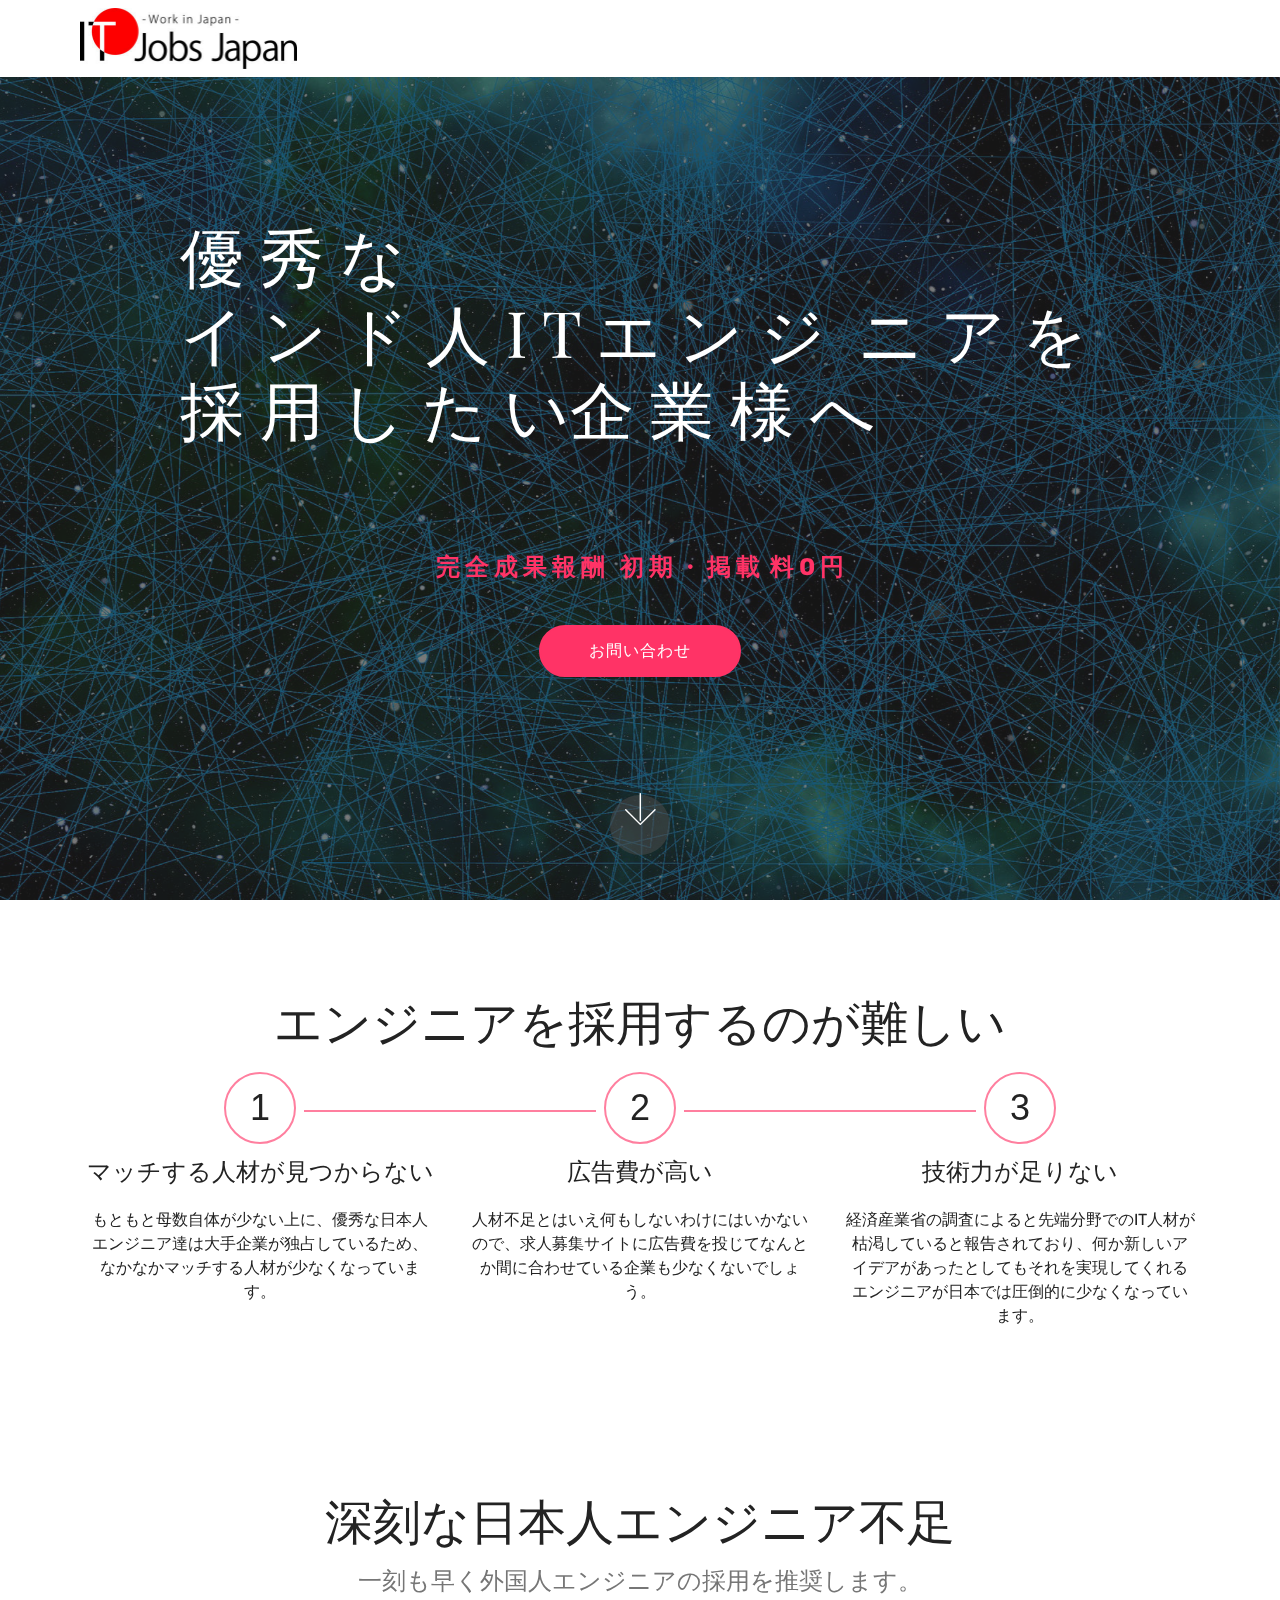
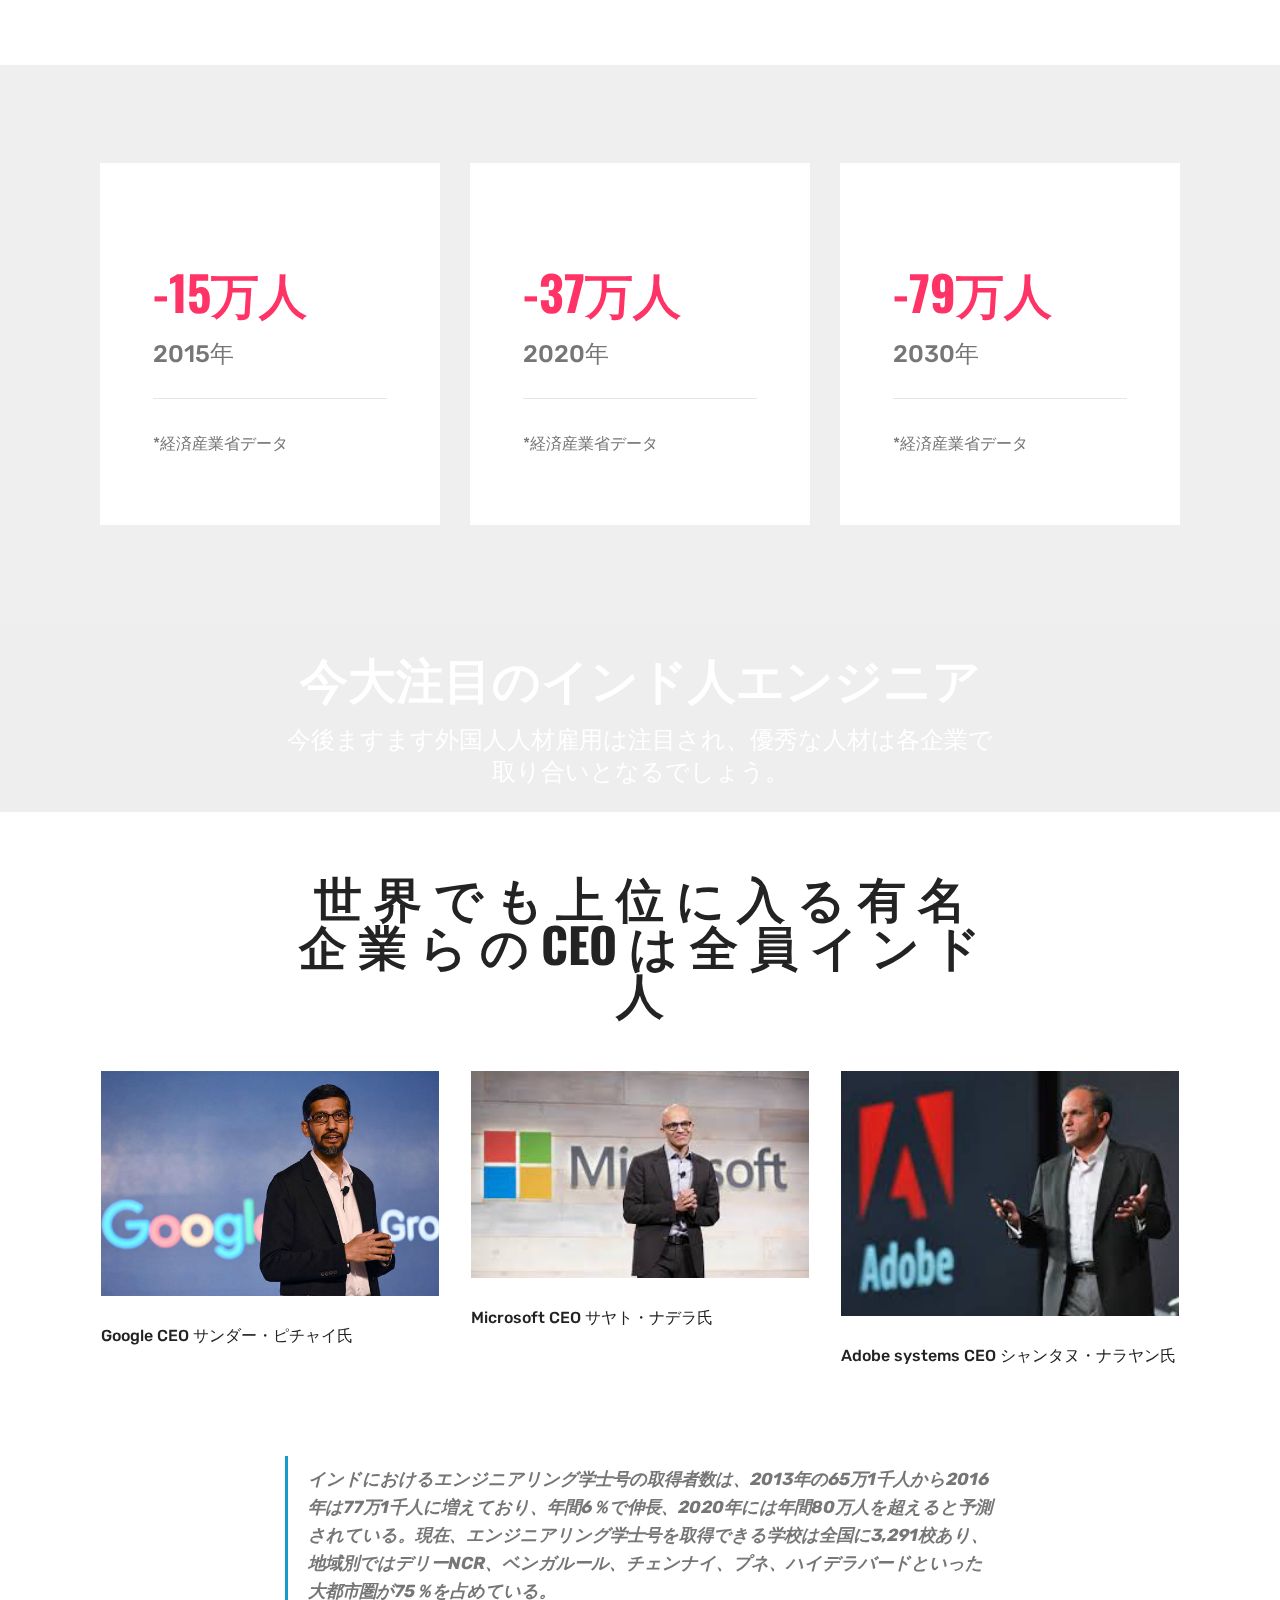
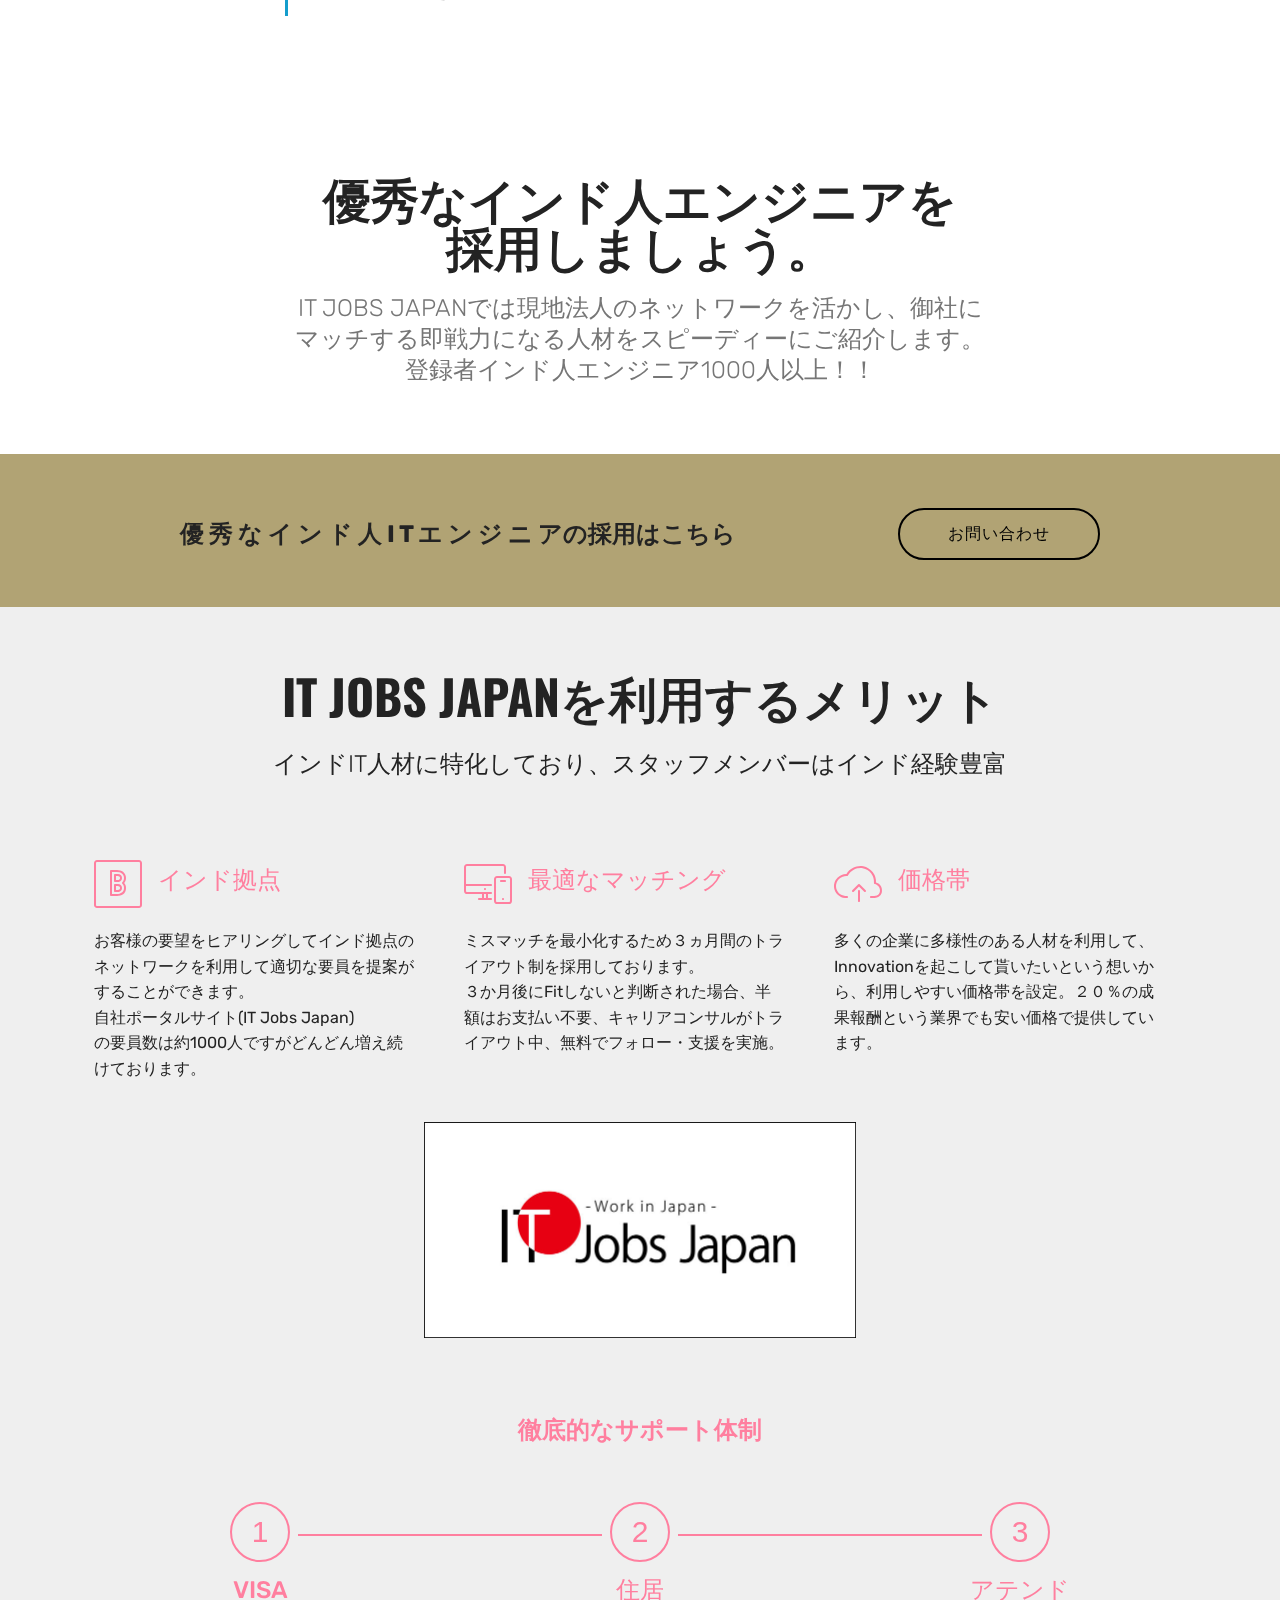
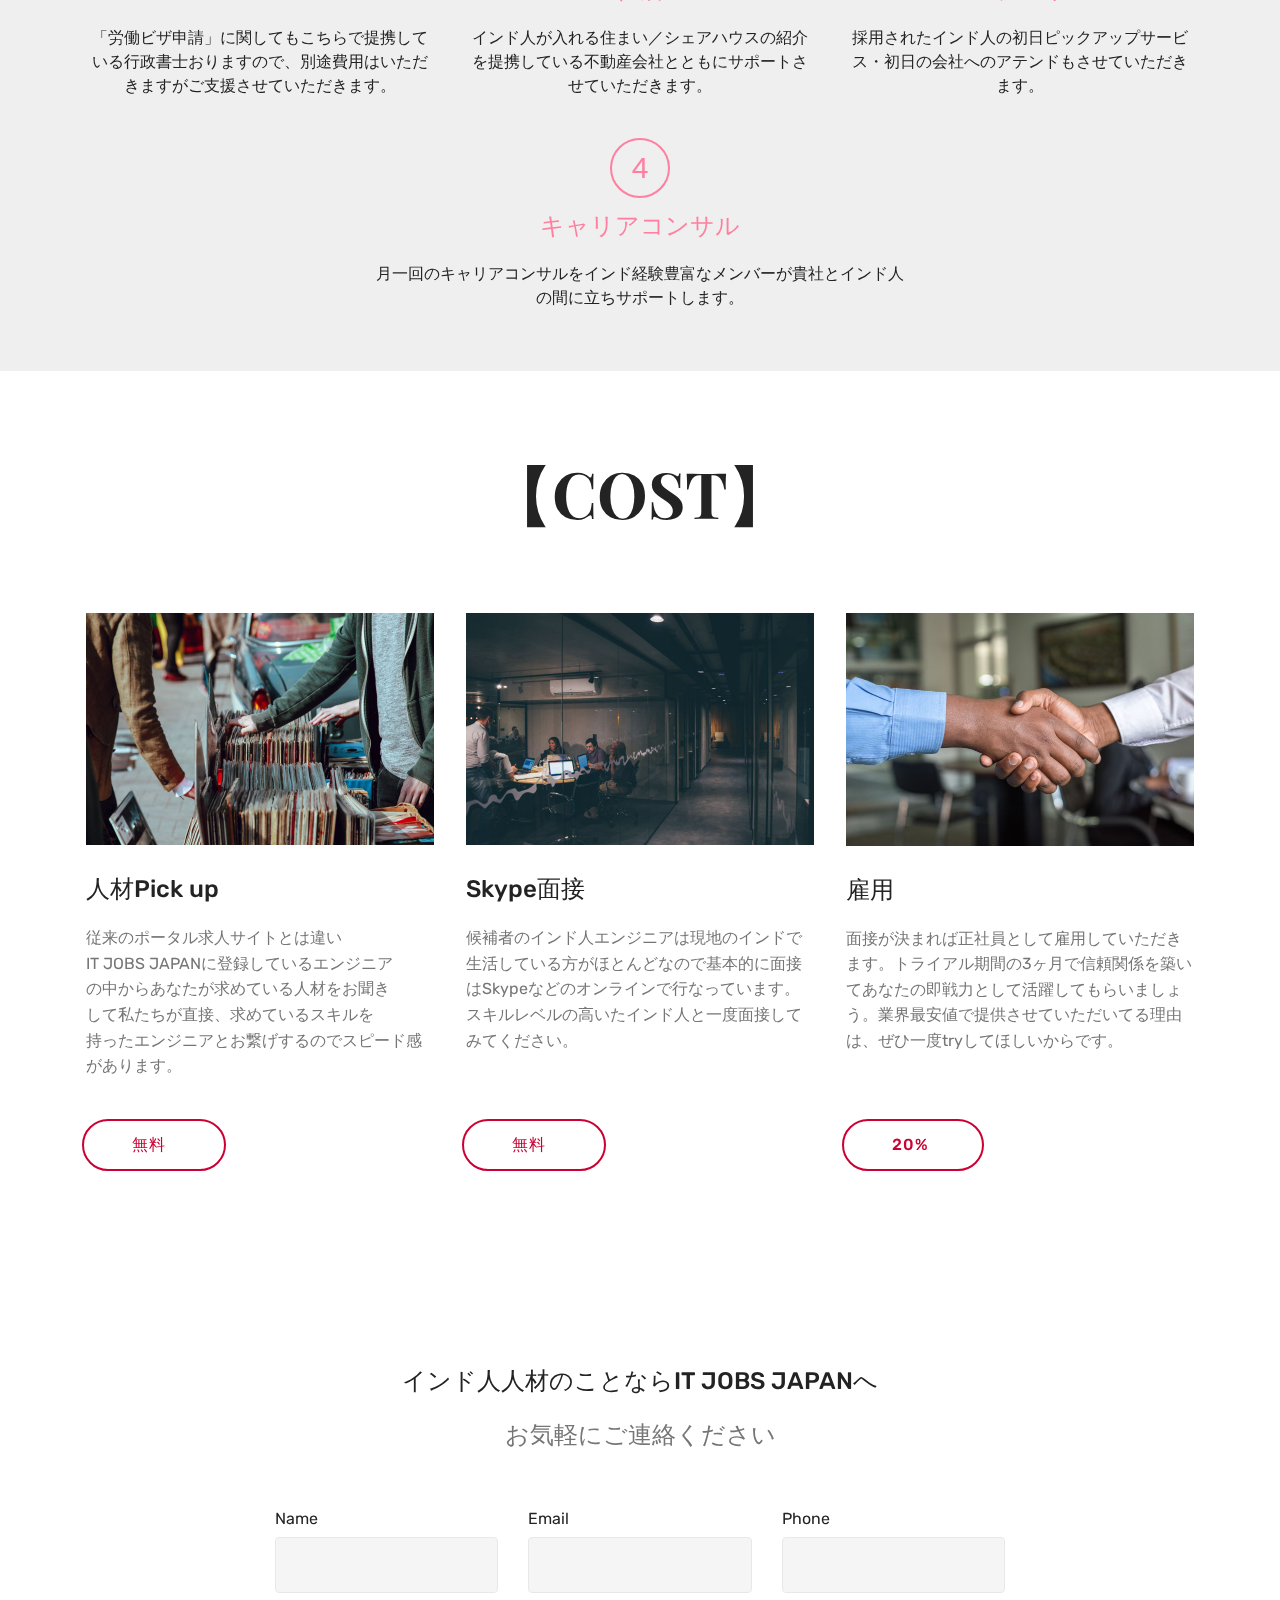
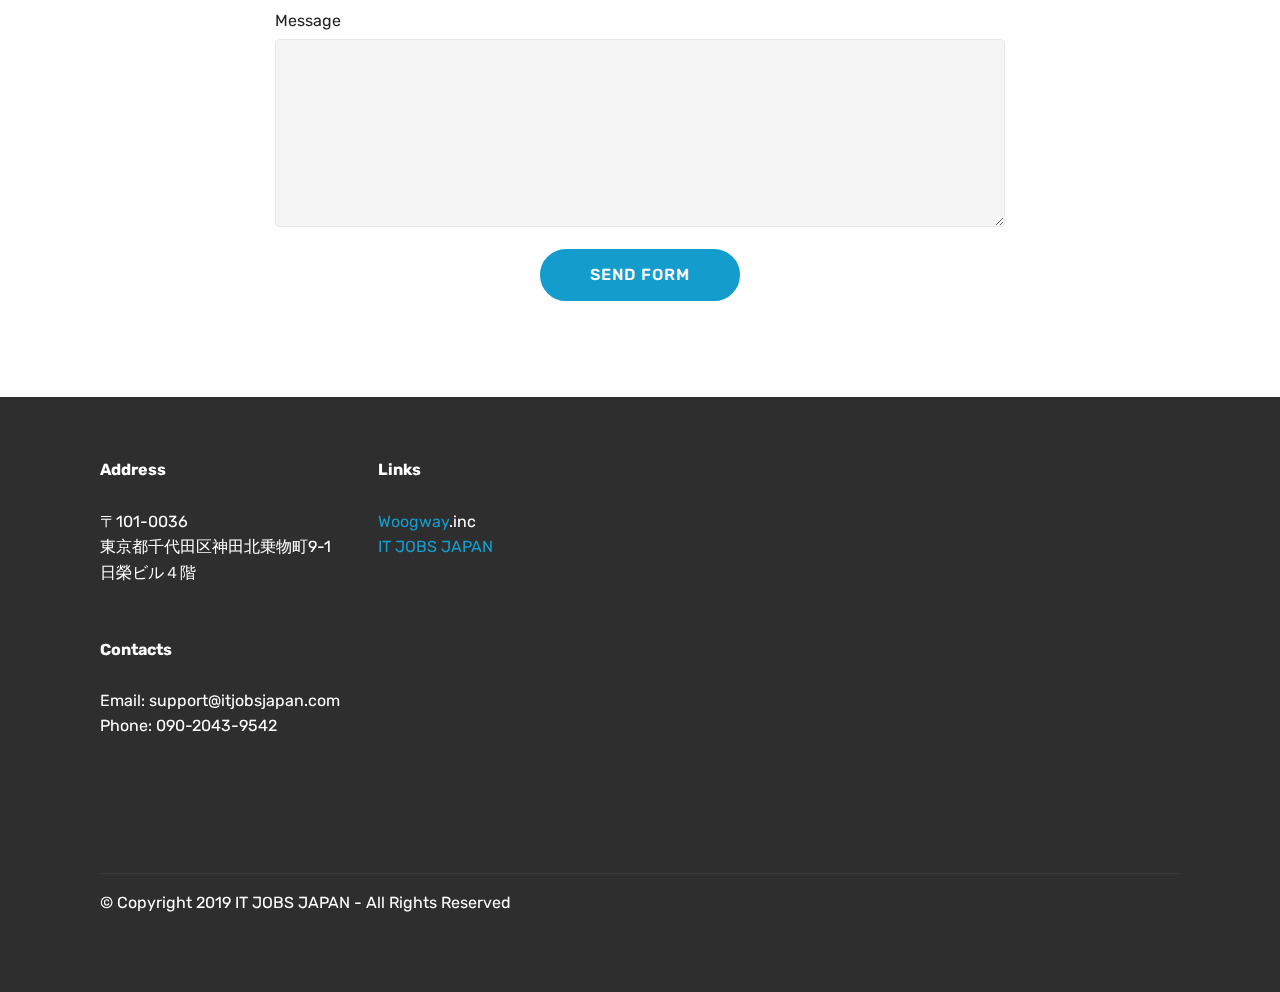
==== commit f663008f: "create github pages" ====
--- a/index.html
+++ b/index.html
@@ -54,7 +54,7 @@
     </nav>
 </section>
 
-<section class="engine"><a href="https://mobirise.info/i">website creation software</a></section><section class="header5 cid-rDIT4oekh3 mbr-fullscreen mbr-parallax-background" id="header5-1">
+<section class="engine"><a href="https://mobirise.info/p">web templates free download</a></section><section class="header5 cid-rDIT4oekh3 mbr-fullscreen mbr-parallax-background" id="header5-1">
 
     
 
@@ -604,7 +604,7 @@
         <div class="row justify-content-center">
             <div class="media-container-column col-lg-8" data-form-type="formoid">
                 <!---Formbuilder Form--->
-                <form action="https://mobirise.com/" method="POST" class="mbr-form form-with-styler" data-form-title="Mobirise Form"><input type="hidden" name="email" data-form-email="true" value="7SVoOgdaQy9CSSYXPv1FzsySAUNi1WqNTjyDlCKU430RqnItH/Uq8TT4BE/96KW+YsEScy/meaLxkOJrfXtig2S2qamHtLw4iL6bAbkxOM/u+NE9ho9dPlsPcp4revPN">
+                <form action="https://mobirise.com/" method="POST" class="mbr-form form-with-styler" data-form-title="Mobirise Form"><input type="hidden" name="email" data-form-email="true" value="YaoKJemLskP0iOorcMOaHejvpy4dsv/Sk4hbciRwBCw3i43Y5hbN15UC6Fxu0tlyUCJ2PwpsAM9/VG6wOaRw4GgpXZFAAXLUXGJPooI4cwyfLU14qkUyxs3B35ooswZj">
                     <div class="row">
                         <div hidden="hidden" data-form-alert="" class="alert alert-success col-12">Thanks for filling out the form!</div>
                         <div hidden="hidden" data-form-alert-danger="" class="alert alert-danger col-12">
@@ -660,7 +660,7 @@
                     <br><a href="http://woogway.main.jp/">Woogway</a>.inc <br><a href="https://www.itjobsjapan.com/">IT JOBS JAPAN</a><br></p>
             </div>
             <div class="col-12 col-md-6">
-                <div class="google-map"><iframe frameborder="0" style="border:0" src="https://www.google.com/maps/embed/v1/place?key=AIzaSyCy9r70T3NYf3PhvVflTo0_zdif2_IoIYs&amp;q=place_id:EmJKYXBhbiwg44CSMTAxLTAwMzYgVMWNa3nFjS10bywgQ2hpeW9kYSBDaXR5LCBLYW5kYSBLaXRhbm9yaW1vbm9jaMWNLCDvvJniiJLvvJEg5pel5qau44OT44OrIO-8lOmajiIiGiAKFgoUChIJRXMKbKqOGGARFhtIixRebAkSBu-8lOmajg" allowfullscreen=""></iframe></div>
+                <div class="google-map"><iframe frameborder="0" style="border:0" src="https://www.google.com/maps/embed/v1/place?key=AIzaSyAEIpgj38KyLFELm2bK9Y7krBkz1K-cMq8&amp;q=place_id:EmJKYXBhbiwg44CSMTAxLTAwMzYgVMWNa3nFjS10bywgQ2hpeW9kYSBDaXR5LCBLYW5kYSBLaXRhbm9yaW1vbm9jaMWNLCDvvJniiJLvvJEg5pel5qau44OT44OrIO-8lOmajiIiGiAKFgoUChIJRXMKbKqOGGARFhtIixRebAkSBu-8lOmajg" allowfullscreen=""></iframe></div>
             </div>
         </div>
         <div class="footer-lower">
--- a/assets/web/assets/mobirise-icons/mobirise-icons.css
+++ b/assets/web/assets/mobirise-icons/mobirise-icons.css
@@ -0,0 +1,476 @@
+@font-face {
+  font-family: 'MobiriseIcons';
+  src:  url('mobirise-icons.eot?spat4u');
+  src:  url('mobirise-icons.eot?spat4u#iefix') format('embedded-opentype'),
+    url('mobirise-icons.ttf?spat4u') format('truetype'),
+    url('mobirise-icons.woff?spat4u') format('woff'),
+    url('mobirise-icons.svg?spat4u#MobiriseIcons') format('svg');
+  font-weight: normal;
+  font-style: normal;
+}
+
+[class^="mbri-"], [class*=" mbri-"] {
+  /* use !important to prevent issues with browser extensions that change fonts */
+  font-family: MobiriseIcons !important;
+  speak: none;
+  font-style: normal;
+  font-weight: normal;
+  font-variant: normal;
+  text-transform: none;
+  line-height: 1;
+
+  /* Better Font Rendering =========== */
+  -webkit-font-smoothing: antialiased;
+  -moz-osx-font-smoothing: grayscale;
+}
+
+.mbri-add-submenu:before {
+  content: "\e900";
+}
+.mbri-alert:before {
+  content: "\e901";
+}
+.mbri-align-center:before {
+  content: "\e902";
+}
+.mbri-align-justify:before {
+  content: "\e903";
+}
+.mbri-align-left:before {
+  content: "\e904";
+}
+.mbri-align-right:before {
+  content: "\e905";
+}
+.mbri-android:before {
+  content: "\e906";
+}
+.mbri-apple:before {
+  content: "\e907";
+}
+.mbri-arrow-down:before {
+  content: "\e908";
+}
+.mbri-arrow-next:before {
+  content: "\e909";
+}
+.mbri-arrow-prev:before {
+  content: "\e90a";
+}
+.mbri-arrow-up:before {
+  content: "\e90b";
+}
+.mbri-bold:before {
+  content: "\e90c";
+}
+.mbri-bookmark:before {
+  content: "\e90d";
+}
+.mbri-bootstrap:before {
+  content: "\e90e";
+}
+.mbri-briefcase:before {
+  content: "\e90f";
+}
+.mbri-browse:before {
+  content: "\e910";
+}
+.mbri-bulleted-list:before {
+  content: "\e911";
+}
+.mbri-calendar:before {
+  content: "\e912";
+}
+.mbri-camera:before {
+  content: "\e913";
+}
+.mbri-cart-add:before {
+  content: "\e914";
+}
+.mbri-cart-full:before {
+  content: "\e915";
+}
+.mbri-cash:before {
+  content: "\e916";
+}
+.mbri-change-style:before {
+  content: "\e917";
+}
+.mbri-chat:before {
+  content: "\e918";
+}
+.mbri-clock:before {
+  content: "\e919";
+}
+.mbri-close:before {
+  content: "\e91a";
+}
+.mbri-cloud:before {
+  content: "\e91b";
+}
+.mbri-code:before {
+  content: "\e91c";
+}
+.mbri-contact-form:before {
+  content: "\e91d";
+}
+.mbri-credit-card:before {
+  content: "\e91e";
+}
+.mbri-cursor-click:before {
+  content: "\e91f";
+}
+.mbri-cust-feedback:before {
+  content: "\e920";
+}
+.mbri-database:before {
+  content: "\e921";
+}
+.mbri-delivery:before {
+  content: "\e922";
+}
+.mbri-desktop:before {
+  content: "\e923";
+}
+.mbri-devices:before {
+  content: "\e924";
+}
+.mbri-down:before {
+  content: "\e925";
+}
+.mbri-download:before {
+  content: "\e989";
+}
+.mbri-drag-n-drop:before {
+  content: "\e927";
+}
+.mbri-drag-n-drop2:before {
+  content: "\e928";
+}
+.mbri-edit:before {
+  content: "\e929";
+}
+.mbri-edit2:before {
+  content: "\e92a";
+}
+.mbri-error:before {
+  content: "\e92b";
+}
+.mbri-extension:before {
+  content: "\e92c";
+}
+.mbri-features:before {
+  content: "\e92d";
+}
+.mbri-file:before {
+  content: "\e92e";
+}
+.mbri-flag:before {
+  content: "\e92f";
+}
+.mbri-folder:before {
+  content: "\e930";
+}
+.mbri-gift:before {
+  content: "\e931";
+}
+.mbri-github:before {
+  content: "\e932";
+}
+.mbri-globe:before {
+  content: "\e933";
+}
+.mbri-globe-2:before {
+  content: "\e934";
+}
+.mbri-growing-chart:before {
+  content: "\e935";
+}
+.mbri-hearth:before {
+  content: "\e936";
+}
+.mbri-help:before {
+  content: "\e937";
+}
+.mbri-home:before {
+  content: "\e938";
+}
+.mbri-hot-cup:before {
+  content: "\e939";
+}
+.mbri-idea:before {
+  content: "\e93a";
+}
+.mbri-image-gallery:before {
+  content: "\e93b";
+}
+.mbri-image-slider:before {
+  content: "\e93c";
+}
+.mbri-info:before {
+  content: "\e93d";
+}
+.mbri-italic:before {
+  content: "\e93e";
+}
+.mbri-key:before {
+  content: "\e93f";
+}
+.mbri-laptop:before {
+  content: "\e940";
+}
+.mbri-layers:before {
+  content: "\e941";
+}
+.mbri-left-right:before {
+  content: "\e942";
+}
+.mbri-left:before {
+  content: "\e943";
+}
+.mbri-letter:before {
+  content: "\e944";
+}
+.mbri-like:before {
+  content: "\e945";
+}
+.mbri-link:before {
+  content: "\e946";
+}
+.mbri-lock:before {
+  content: "\e947";
+}
+.mbri-login:before {
+  content: "\e948";
+}
+.mbri-logout:before {
+  content: "\e949";
+}
+.mbri-magic-stick:before {
+  content: "\e94a";
+}
+.mbri-map-pin:before {
+  content: "\e94b";
+}
+.mbri-menu:before {
+  content: "\e94c";
+}
+.mbri-mobile:before {
+  content: "\e94d";
+}
+.mbri-mobile2:before {
+  content: "\e94e";
+}
+.mbri-mobirise:before {
+  content: "\e94f";
+}
+.mbri-more-horizontal:before {
+  content: "\e950";
+}
+.mbri-more-vertical:before {
+  content: "\e951";
+}
+.mbri-music:before {
+  content: "\e952";
+}
+.mbri-new-file:before {
+  content: "\e953";
+}
+.mbri-numbered-list:before {
+  content: "\e954";
+}
+.mbri-opened-folder:before {
+  content: "\e955";
+}
+.mbri-pages:before {
+  content: "\e956";
+}
+.mbri-paper-plane:before {
+  content: "\e957";
+}
+.mbri-paperclip:before {
+  content: "\e958";
+}
+.mbri-photo:before {
+  content: "\e959";
+}
+.mbri-photos:before {
+  content: "\e95a";
+}
+.mbri-pin:before {
+  content: "\e95b";
+}
+.mbri-play:before {
+  content: "\e95c";
+}
+.mbri-plus:before {
+  content: "\e95d";
+}
+.mbri-preview:before {
+  content: "\e95e";
+}
+.mbri-print:before {
+  content: "\e95f";
+}
+.mbri-protect:before {
+  content: "\e960";
+}
+.mbri-question:before {
+  content: "\e961";
+}
+.mbri-quote-left:before {
+  content: "\e962";
+}
+.mbri-quote-right:before {
+  content: "\e963";
+}
+.mbri-refresh:before {
+  content: "\e964";
+}
+.mbri-responsive:before {
+  content: "\e965";
+}
+.mbri-right:before {
+  content: "\e966";
+}
+.mbri-rocket:before {
+  content: "\e967";
+}
+.mbri-sad-face:before {
+  content: "\e968";
+}
+.mbri-sale:before {
+  content: "\e969";
+}
+.mbri-save:before {
+  content: "\e96a";
+}
+.mbri-search:before {
+  content: "\e96b";
+}
+.mbri-setting:before {
+  content: "\e96c";
+}
+.mbri-setting2:before {
+  content: "\e96d";
+}
+.mbri-setting3:before {
+  content: "\e96e";
+}
+.mbri-share:before {
+  content: "\e96f";
+}
+.mbri-shopping-bag:before {
+  content: "\e970";
+}
+.mbri-shopping-basket:before {
+  content: "\e971";
+}
+.mbri-shopping-cart:before {
+  content: "\e972";
+}
+.mbri-sites:before {
+  content: "\e973";
+}
+.mbri-smile-face:before {
+  content: "\e974";
+}
+.mbri-speed:before {
+  content: "\e975";
+}
+.mbri-star:before {
+  content: "\e976";
+}
+.mbri-success:before {
+  content: "\e977";
+}
+.mbri-sun:before {
+  content: "\e978";
+}
+.mbri-sun2:before {
+  content: "\e979";
+}
+.mbri-tablet:before {
+  content: "\e97a";
+}
+.mbri-tablet-vertical:before {
+  content: "\e97b";
+}
+.mbri-target:before {
+  content: "\e97c";
+}
+.mbri-timer:before {
+  content: "\e97d";
+}
+.mbri-to-ftp:before {
+  content: "\e97e";
+}
+.mbri-to-local-drive:before {
+  content: "\e97f";
+}
+.mbri-touch-swipe:before {
+  content: "\e980";
+}
+.mbri-touch:before {
+  content: "\e981";
+}
+.mbri-trash:before {
+  content: "\e982";
+}
+.mbri-underline:before {
+  content: "\e983";
+}
+.mbri-unlink:before {
+  content: "\e984";
+}
+.mbri-unlock:before {
+  content: "\e985";
+}
+.mbri-up-down:before {
+  content: "\e986";
+}
+.mbri-up:before {
+  content: "\e987";
+}
+.mbri-update:before {
+  content: "\e988";
+}
+.mbri-upload:before {
+ content: "\e926"; 
+}
+.mbri-user:before {
+  content: "\e98a";
+}
+.mbri-user2:before {
+  content: "\e98b";
+}
+.mbri-users:before {
+  content: "\e98c";
+}
+.mbri-video:before {
+  content: "\e98d";
+}
+.mbri-video-play:before {
+  content: "\e98e";
+}
+.mbri-watch:before {
+  content: "\e98f";
+}
+.mbri-website-theme:before {
+  content: "\e990";
+}
+.mbri-wifi:before {
+  content: "\e991";
+}
+.mbri-windows:before {
+  content: "\e992";
+}
+.mbri-zoom-out:before {
+  content: "\e993";
+}
+.mbri-redo:before {
+  content: "\e994";
+}
+.mbri-undo:before {
+  content: "\e995";
+}
--- a/assets/dropdown/css/style.css
+++ b/assets/dropdown/css/style.css
@@ -0,0 +1,265 @@
+.navbar-dropdown {
+  left: 0;
+  padding: 0;
+  position: absolute;
+  right: 0;
+  top: 0;
+  transition: all 0.45s ease;
+  z-index: 1030;
+  background: #282828; }
+  .navbar-dropdown .navbar-logo {
+    margin-right: 0.8rem;
+    transition: margin 0.3s ease-in-out;
+    vertical-align: middle; }
+    .navbar-dropdown .navbar-logo img {
+      height: 3.125rem;
+      transition: all 0.3s ease-in-out; }
+    .navbar-dropdown .navbar-logo.mbr-iconfont {
+      font-size: 3.125rem;
+      line-height: 3.125rem; }
+  .navbar-dropdown .navbar-caption {
+    font-weight: 700;
+    white-space: normal;
+    vertical-align: -4px;
+    line-height: 3.125rem !important; }
+    .navbar-dropdown .navbar-caption, .navbar-dropdown .navbar-caption:hover {
+      color: inherit;
+      text-decoration: none; }
+  .navbar-dropdown .mbr-iconfont + .navbar-caption {
+    vertical-align: -1px; }
+  .navbar-dropdown.navbar-fixed-top {
+    position: fixed; }
+  .navbar-dropdown .navbar-brand span {
+    vertical-align: -4px; }
+  .navbar-dropdown.bg-color.transparent {
+    background: none; }
+  .navbar-dropdown.navbar-short .navbar-brand {
+    padding: 0.625rem 0; }
+    .navbar-dropdown.navbar-short .navbar-brand span {
+      vertical-align: -1px; }
+  .navbar-dropdown.navbar-short .navbar-caption {
+    line-height: 2.375rem !important;
+    vertical-align: -2px; }
+  .navbar-dropdown.navbar-short .navbar-logo {
+    margin-right: 0.5rem; }
+    .navbar-dropdown.navbar-short .navbar-logo img {
+      height: 2.375rem; }
+    .navbar-dropdown.navbar-short .navbar-logo.mbr-iconfont {
+      font-size: 2.375rem;
+      line-height: 2.375rem; }
+  .navbar-dropdown.navbar-short .mbr-table-cell {
+    height: 3.625rem; }
+  .navbar-dropdown .navbar-close {
+    left: 0.6875rem;
+    position: fixed;
+    top: 0.75rem;
+    z-index: 1000; }
+  .navbar-dropdown .hamburger-icon {
+    content: "";
+    display: inline-block;
+    vertical-align: middle;
+    width: 16px;
+    -webkit-box-shadow: 0 -6px 0 1px #282828,0 0 0 1px #282828,0 6px 0 1px #282828;
+    -moz-box-shadow: 0 -6px 0 1px #282828,0 0 0 1px #282828,0 6px 0 1px #282828;
+    box-shadow: 0 -6px 0 1px #282828,0 0 0 1px #282828,0 6px 0 1px #282828; }
+
+.dropdown-menu .dropdown-toggle[data-toggle="dropdown-submenu"]::after {
+  border-bottom: 0.35em solid transparent;
+  border-left: 0.35em solid;
+  border-right: 0;
+  border-top: 0.35em solid transparent;
+  margin-left: 0.3rem; }
+
+.dropdown-menu .dropdown-item:focus {
+  outline: 0; }
+
+.nav-dropdown {
+  font-size: 0.75rem;
+  font-weight: 500;
+  height: auto !important; }
+  .nav-dropdown .nav-btn {
+    padding-left: 1rem; }
+  .nav-dropdown .link {
+    margin: .667em 1.667em;
+    font-weight: 500;
+    padding: 0;
+    transition: color .2s ease-in-out; }
+    .nav-dropdown .link.dropdown-toggle {
+      margin-right: 2.583em; }
+      .nav-dropdown .link.dropdown-toggle::after {
+        margin-left: .25rem;
+        border-top: 0.35em solid;
+        border-right: 0.35em solid transparent;
+        border-left: 0.35em solid transparent;
+        border-bottom: 0; }
+      .nav-dropdown .link.dropdown-toggle[aria-expanded="true"] {
+        margin: 0;
+        padding: 0.667em 3.263em  0.667em 1.667em; }
+  .nav-dropdown .link::after,
+  .nav-dropdown .dropdown-item::after {
+    color: inherit; }
+  .nav-dropdown .btn {
+    font-size: 0.75rem;
+    font-weight: 700;
+    letter-spacing: 0;
+    margin-bottom: 0;
+    padding-left: 1.25rem;
+    padding-right: 1.25rem; }
+  .nav-dropdown .dropdown-menu {
+    border-radius: 0;
+    border: 0;
+    left: 0;
+    margin: 0;
+    padding-bottom: 1.25rem;
+    padding-top: 1.25rem;
+    position: relative; }
+  .nav-dropdown .dropdown-submenu {
+    margin-left: 0.125rem;
+    top: 0; }
+  .nav-dropdown .dropdown-item {
+    font-weight: 500;
+    line-height: 2;
+    padding: 0.3846em 4.615em 0.3846em 1.5385em;
+    position: relative;
+    transition: color .2s ease-in-out, background-color .2s ease-in-out; }
+    .nav-dropdown .dropdown-item::after {
+      margin-top: -0.3077em;
+      position: absolute;
+      right: 1.1538em;
+      top: 50%; }
+    .nav-dropdown .dropdown-item:focus, .nav-dropdown .dropdown-item:hover {
+      background: none; }
+
+@media (max-width: 767px) {
+  .nav-dropdown.navbar-toggleable-sm {
+    bottom: 0;
+    display: none;
+    left: 0;
+    overflow-x: hidden;
+    position: fixed;
+    top: 0;
+    transform: translateX(-100%);
+    -ms-transform: translateX(-100%);
+    -webkit-transform: translateX(-100%);
+    width: 18.75rem;
+    z-index: 999; } }
+.nav-dropdown.navbar-toggleable-xl {
+  bottom: 0;
+  display: none;
+  left: 0;
+  overflow-x: hidden;
+  position: fixed;
+  top: 0;
+  transform: translateX(-100%);
+  -ms-transform: translateX(-100%);
+  -webkit-transform: translateX(-100%);
+  width: 18.75rem;
+  z-index: 999; }
+
+.nav-dropdown-sm {
+  display: block !important;
+  overflow-x: hidden;
+  overflow: auto;
+  padding-top: 3.875rem; }
+  .nav-dropdown-sm::after {
+    content: "";
+    display: block;
+    height: 3rem;
+    width: 100%; }
+  .nav-dropdown-sm.collapse.in ~ .navbar-close {
+    display: block !important; }
+  .nav-dropdown-sm.collapsing, .nav-dropdown-sm.collapse.in {
+    transform: translateX(0);
+    -ms-transform: translateX(0);
+    -webkit-transform: translateX(0);
+    transition: all 0.25s ease-out;
+    -webkit-transition: all 0.25s ease-out;
+    background: #282828; }
+  .nav-dropdown-sm.collapsing[aria-expanded="false"] {
+    transform: translateX(-100%);
+    -ms-transform: translateX(-100%);
+    -webkit-transform: translateX(-100%); }
+  .nav-dropdown-sm .nav-item {
+    display: block;
+    margin-left: 0 !important;
+    padding-left: 0; }
+  .nav-dropdown-sm .link,
+  .nav-dropdown-sm .dropdown-item {
+    border-top: 1px dotted rgba(255, 255, 255, 0.1);
+    font-size: 0.8125rem;
+    line-height: 1.6;
+    margin: 0 !important;
+    padding: 0.875rem 2.4rem 0.875rem 1.5625rem !important;
+    position: relative;
+    white-space: normal; }
+    .nav-dropdown-sm .link:focus, .nav-dropdown-sm .link:hover,
+    .nav-dropdown-sm .dropdown-item:focus,
+    .nav-dropdown-sm .dropdown-item:hover {
+      background: rgba(0, 0, 0, 0.2) !important;
+      color: #c0a375; }
+  .nav-dropdown-sm .nav-btn {
+    position: relative;
+    padding: 1.5625rem 1.5625rem 0 1.5625rem; }
+    .nav-dropdown-sm .nav-btn::before {
+      border-top: 1px dotted rgba(255, 255, 255, 0.1);
+      content: "";
+      left: 0;
+      position: absolute;
+      top: 0;
+      width: 100%; }
+    .nav-dropdown-sm .nav-btn + .nav-btn {
+      padding-top: 0.625rem; }
+      .nav-dropdown-sm .nav-btn + .nav-btn::before {
+        display: none; }
+  .nav-dropdown-sm .btn {
+    padding: 0.625rem 0; }
+  .nav-dropdown-sm .dropdown-toggle[data-toggle="dropdown-submenu"]::after {
+    margin-left: .25rem;
+    border-top: 0.35em solid;
+    border-right: 0.35em solid transparent;
+    border-left: 0.35em solid transparent;
+    border-bottom: 0; }
+  .nav-dropdown-sm .dropdown-toggle[data-toggle="dropdown-submenu"][aria-expanded="true"]::after {
+    border-top: 0;
+    border-right: 0.35em solid transparent;
+    border-left: 0.35em solid transparent;
+    border-bottom: 0.35em solid; }
+  .nav-dropdown-sm .dropdown-menu {
+    margin: 0;
+    padding: 0;
+    position: relative;
+    top: 0;
+    left: 0;
+    width: 100%;
+    border: 0;
+    float: none;
+    border-radius: 0;
+    background: none; }
+  .nav-dropdown-sm .dropdown-submenu {
+    left: 100%;
+    margin-left: 0.125rem;
+    margin-top: -1.25rem;
+    top: 0; }
+
+.navbar-toggleable-sm .nav-dropdown .dropdown-menu {
+  position: absolute; }
+
+.navbar-toggleable-sm .nav-dropdown .dropdown-submenu {
+  left: 100%;
+  margin-left: 0.125rem;
+  margin-top: -1.25rem;
+  top: 0; }
+
+.navbar-toggleable-sm.opened .nav-dropdown .dropdown-menu {
+  position: relative; }
+
+.navbar-toggleable-sm.opened .nav-dropdown .dropdown-submenu {
+  left: 0;
+  margin-left: 00rem;
+  margin-top: 0rem;
+  top: 0; }
+
+.is-builder .nav-dropdown.collapsing {
+  transition: none !important; }
+
+/*# sourceMappingURL=style.css.map */
--- a/assets/socicon/css/styles.css
+++ b/assets/socicon/css/styles.css
@@ -0,0 +1,544 @@
+@charset "UTF-8";
+
+@font-face {
+  font-family: "socicon";
+  src:url("../fonts/socicon.eot");
+  src:url("../fonts/socicon.eot?#iefix") format("embedded-opentype"),
+    url("../fonts/socicon.woff") format("woff"),
+    url("../fonts/socicon.ttf") format("truetype"),
+    url("../fonts/socicon.svg#socicon") format("svg");
+  font-weight: normal;
+  font-style: normal;
+
+}
+
+[data-icon]:before {
+  font-family: "socicon" !important;
+  content: attr(data-icon);
+  font-style: normal !important;
+  font-weight: normal !important;
+  font-variant: normal !important;
+  text-transform: none !important;
+  speak: none;
+  line-height: 1;
+  -webkit-font-smoothing: antialiased;
+  -moz-osx-font-smoothing: grayscale;
+}
+
+[class^="socicon-"]:before,
+[class*=" socicon-"]:before {
+  font-family: "socicon" !important;
+  font-style: normal !important;
+  font-weight: normal !important;
+  font-variant: normal !important;
+  text-transform: none !important;
+  speak: none;
+  line-height: 1;
+  -webkit-font-smoothing: antialiased;
+  -moz-osx-font-smoothing: grayscale;
+}
+
+.socicon-modelmayhem:before {
+  content: "\e000";
+}
+.socicon-mixcloud:before {
+  content: "\e001";
+}
+.socicon-drupal:before {
+  content: "\e002";
+}
+.socicon-swarm:before {
+  content: "\e003";
+}
+.socicon-istock:before {
+  content: "\e004";
+}
+.socicon-yammer:before {
+  content: "\e005";
+}
+.socicon-ello:before {
+  content: "\e006";
+}
+.socicon-stackoverflow:before {
+  content: "\e007";
+}
+.socicon-persona:before {
+  content: "\e008";
+}
+.socicon-triplej:before {
+  content: "\e009";
+}
+.socicon-houzz:before {
+  content: "\e00a";
+}
+.socicon-rss:before {
+  content: "\e00b";
+}
+.socicon-paypal:before {
+  content: "\e00c";
+}
+.socicon-odnoklassniki:before {
+  content: "\e00d";
+}
+.socicon-airbnb:before {
+  content: "\e00e";
+}
+.socicon-periscope:before {
+  content: "\e00f";
+}
+.socicon-outlook:before {
+  content: "\e010";
+}
+.socicon-coderwall:before {
+  content: "\e011";
+}
+.socicon-tripadvisor:before {
+  content: "\e012";
+}
+.socicon-appnet:before {
+  content: "\e013";
+}
+.socicon-goodreads:before {
+  content: "\e014";
+}
+.socicon-tripit:before {
+  content: "\e015";
+}
+.socicon-lanyrd:before {
+  content: "\e016";
+}
+.socicon-slideshare:before {
+  content: "\e017";
+}
+.socicon-buffer:before {
+  content: "\e018";
+}
+.socicon-disqus:before {
+  content: "\e019";
+}
+.socicon-vkontakte:before {
+  content: "\e01a";
+}
+.socicon-whatsapp:before {
+  content: "\e01b";
+}
+.socicon-patreon:before {
+  content: "\e01c";
+}
+.socicon-storehouse:before {
+  content: "\e01d";
+}
+.socicon-pocket:before {
+  content: "\e01e";
+}
+.socicon-mail:before {
+  content: "\e01f";
+}
+.socicon-blogger:before {
+  content: "\e020";
+}
+.socicon-technorati:before {
+  content: "\e021";
+}
+.socicon-reddit:before {
+  content: "\e022";
+}
+.socicon-dribbble:before {
+  content: "\e023";
+}
+.socicon-stumbleupon:before {
+  content: "\e024";
+}
+.socicon-digg:before {
+  content: "\e025";
+}
+.socicon-envato:before {
+  content: "\e026";
+}
+.socicon-behance:before {
+  content: "\e027";
+}
+.socicon-delicious:before {
+  content: "\e028";
+}
+.socicon-deviantart:before {
+  content: "\e029";
+}
+.socicon-forrst:before {
+  content: "\e02a";
+}
+.socicon-play:before {
+  content: "\e02b";
+}
+.socicon-zerply:before {
+  content: "\e02c";
+}
+.socicon-wikipedia:before {
+  content: "\e02d";
+}
+.socicon-apple:before {
+  content: "\e02e";
+}
+.socicon-flattr:before {
+  content: "\e02f";
+}
+.socicon-github:before {
+  content: "\e030";
+}
+.socicon-renren:before {
+  content: "\e031";
+}
+.socicon-friendfeed:before {
+  content: "\e032";
+}
+.socicon-newsvine:before {
+  content: "\e033";
+}
+.socicon-identica:before {
+  content: "\e034";
+}
+.socicon-bebo:before {
+  content: "\e035";
+}
+.socicon-zynga:before {
+  content: "\e036";
+}
+.socicon-steam:before {
+  content: "\e037";
+}
+.socicon-xbox:before {
+  content: "\e038";
+}
+.socicon-windows:before {
+  content: "\e039";
+}
+.socicon-qq:before {
+  content: "\e03a";
+}
+.socicon-douban:before {
+  content: "\e03b";
+}
+.socicon-meetup:before {
+  content: "\e03c";
+}
+.socicon-playstation:before {
+  content: "\e03d";
+}
+.socicon-android:before {
+  content: "\e03e";
+}
+.socicon-snapchat:before {
+  content: "\e03f";
+}
+.socicon-twitter:before {
+  content: "\e040";
+}
+.socicon-facebook:before {
+  content: "\e041";
+}
+.socicon-googleplus:before {
+  content: "\e042";
+}
+.socicon-pinterest:before {
+  content: "\e043";
+}
+.socicon-foursquare:before {
+  content: "\e044";
+}
+.socicon-yahoo:before {
+  content: "\e045";
+}
+.socicon-skype:before {
+  content: "\e046";
+}
+.socicon-yelp:before {
+  content: "\e047";
+}
+.socicon-feedburner:before {
+  content: "\e048";
+}
+.socicon-linkedin:before {
+  content: "\e049";
+}
+.socicon-viadeo:before {
+  content: "\e04a";
+}
+.socicon-xing:before {
+  content: "\e04b";
+}
+.socicon-myspace:before {
+  content: "\e04c";
+}
+.socicon-soundcloud:before {
+  content: "\e04d";
+}
+.socicon-spotify:before {
+  content: "\e04e";
+}
+.socicon-grooveshark:before {
+  content: "\e04f";
+}
+.socicon-lastfm:before {
+  content: "\e050";
+}
+.socicon-youtube:before {
+  content: "\e051";
+}
+.socicon-vimeo:before {
+  content: "\e052";
+}
+.socicon-dailymotion:before {
+  content: "\e053";
+}
+.socicon-vine:before {
+  content: "\e054";
+}
+.socicon-flickr:before {
+  content: "\e055";
+}
+.socicon-500px:before {
+  content: "\e056";
+}
+.socicon-wordpress:before {
+  content: "\e058";
+}
+.socicon-tumblr:before {
+  content: "\e059";
+}
+.socicon-twitch:before {
+  content: "\e05a";
+}
+.socicon-8tracks:before {
+  content: "\e05b";
+}
+.socicon-amazon:before {
+  content: "\e05c";
+}
+.socicon-icq:before {
+  content: "\e05d";
+}
+.socicon-smugmug:before {
+  content: "\e05e";
+}
+.socicon-ravelry:before {
+  content: "\e05f";
+}
+.socicon-weibo:before {
+  content: "\e060";
+}
+.socicon-baidu:before {
+  content: "\e061";
+}
+.socicon-angellist:before {
+  content: "\e062";
+}
+.socicon-ebay:before {
+  content: "\e063";
+}
+.socicon-imdb:before {
+  content: "\e064";
+}
+.socicon-stayfriends:before {
+  content: "\e065";
+}
+.socicon-residentadvisor:before {
+  content: "\e066";
+}
+.socicon-google:before {
+  content: "\e067";
+}
+.socicon-yandex:before {
+  content: "\e068";
+}
+.socicon-sharethis:before {
+  content: "\e069";
+}
+.socicon-bandcamp:before {
+  content: "\e06a";
+}
+.socicon-itunes:before {
+  content: "\e06b";
+}
+.socicon-deezer:before {
+  content: "\e06c";
+}
+.socicon-telegram:before {
+  content: "\e06e";
+}
+.socicon-openid:before {
+  content: "\e06f";
+}
+.socicon-amplement:before {
+  content: "\e070";
+}
+.socicon-viber:before {
+  content: "\e071";
+}
+.socicon-zomato:before {
+  content: "\e072";
+}
+.socicon-draugiem:before {
+  content: "\e074";
+}
+.socicon-endomodo:before {
+  content: "\e075";
+}
+.socicon-filmweb:before {
+  content: "\e076";
+}
+.socicon-stackexchange:before {
+  content: "\e077";
+}
+.socicon-wykop:before {
+  content: "\e078";
+}
+.socicon-teamspeak:before {
+  content: "\e079";
+}
+.socicon-teamviewer:before {
+  content: "\e07a";
+}
+.socicon-ventrilo:before {
+  content: "\e07b";
+}
+.socicon-younow:before {
+  content: "\e07c";
+}
+.socicon-raidcall:before {
+  content: "\e07d";
+}
+.socicon-mumble:before {
+  content: "\e07e";
+}
+.socicon-medium:before {
+  content: "\e06d";
+}
+.socicon-bebee:before {
+  content: "\e07f";
+}
+.socicon-hitbox:before {
+  content: "\e080";
+}
+.socicon-reverbnation:before {
+  content: "\e081";
+}
+.socicon-formulr:before {
+  content: "\e082";
+}
+.socicon-instagram:before {
+  content: "\e057";
+}
+.socicon-battlenet:before {
+  content: "\e083";
+}
+.socicon-chrome:before {
+  content: "\e084";
+}
+.socicon-discord:before {
+  content: "\e086";
+}
+.socicon-issuu:before {
+  content: "\e087";
+}
+.socicon-macos:before {
+  content: "\e088";
+}
+.socicon-firefox:before {
+  content: "\e089";
+}
+.socicon-opera:before {
+  content: "\e08d";
+}
+.socicon-keybase:before {
+  content: "\e090";
+}
+.socicon-alliance:before {
+  content: "\e091";
+}
+.socicon-livejournal:before {
+  content: "\e092";
+}
+.socicon-googlephotos:before {
+  content: "\e093";
+}
+.socicon-horde:before {
+  content: "\e094";
+}
+.socicon-etsy:before {
+  content: "\e095";
+}
+.socicon-zapier:before {
+  content: "\e096";
+}
+.socicon-google-scholar:before {
+  content: "\e097";
+}
+.socicon-researchgate:before {
+  content: "\e098";
+}
+.socicon-wechat:before {
+  content: "\e099";
+}
+.socicon-strava:before {
+  content: "\e09a";
+}
+.socicon-line:before {
+  content: "\e09b";
+}
+.socicon-lyft:before {
+  content: "\e09c";
+}
+.socicon-uber:before {
+  content: "\e09d";
+}
+.socicon-songkick:before {
+  content: "\e09e";
+}
+.socicon-viewbug:before {
+  content: "\e09f";
+}
+.socicon-googlegroups:before {
+  content: "\e0a0";
+}
+.socicon-quora:before {
+  content: "\e073";
+}
+.socicon-diablo:before {
+  content: "\e085";
+}
+.socicon-blizzard:before {
+  content: "\e0a1";
+}
+.socicon-hearthstone:before {
+  content: "\e08b";
+}
+.socicon-heroes:before {
+  content: "\e08a";
+}
+.socicon-overwatch:before {
+  content: "\e08c";
+}
+.socicon-warcraft:before {
+  content: "\e08e";
+}
+.socicon-starcraft:before {
+  content: "\e08f";
+}
+.socicon-beam:before {
+  content: "\e0a2";
+}
+.socicon-curse:before {
+  content: "\e0a3";
+}
+.socicon-player:before {
+  content: "\e0a4";
+}
+.socicon-streamjar:before {
+  content: "\e0a5";
+}
+.socicon-nintendo:before {
+  content: "\e0a6";
+}
+.socicon-hellocoton:before {
+  content: "\e0a7";
+}
--- a/assets/theme/css/style.css
+++ b/assets/theme/css/style.css
@@ -0,0 +1,677 @@
+/*!
+ * Mobirise v4 theme (https://mobirise.com/)
+ * Copyright 2017 Mobirise
+ */
+section {
+  background-color: #eeeeee;
+}
+
+section,
+.container,
+.container-fluid {
+  position: relative;
+  word-wrap: break-word;
+}
+
+a.mbr-iconfont:hover {
+  text-decoration: none;
+}
+
+.article .lead p, .article .lead ul, .article .lead ol, .article .lead pre, .article .lead blockquote {
+  margin-bottom: 0;
+}
+
+a {
+  font-style: normal;
+  font-weight: 400;
+  cursor: pointer;
+}
+
+a, a:hover {
+  text-decoration: none;
+}
+
+figure {
+  margin-bottom: 0;
+}
+
+body {
+  color: #232323;
+}
+
+h1, h2, h3, h4, h5, h6,
+.h1, .h2, .h3, .h4, .h5, .h6,
+.display-1, .display-2, .display-3, .display-4 {
+  line-height: 1;
+  word-break: break-word;
+  word-wrap: break-word;
+}
+
+b, strong {
+  font-weight: bold;
+}
+
+blockquote {
+  padding: 10px 0 10px 20px;
+  position: relative;
+  border-left: 2px solid;
+  border-color: #ff3366;
+}
+
+input:-webkit-autofill, input:-webkit-autofill:hover, input:-webkit-autofill:focus, input:-webkit-autofill:active {
+  transition-delay: 9999s;
+  transition-property: background-color, color;
+}
+
+textarea[type="hidden"] {
+  display: none;
+}
+
+body {
+  position: relative;
+}
+
+section {
+  background-position: 50% 50%;
+  background-repeat: no-repeat;
+  background-size: cover;
+}
+
+section .mbr-background-video,
+section .mbr-background-video-preview {
+  position: absolute;
+  bottom: 0;
+  left: 0;
+  right: 0;
+  top: 0;
+}
+
+.hidden {
+  visibility: hidden;
+}
+
+.mbr-z-index20 {
+  z-index: 20;
+}
+
+/*! Base colors */
+.mbr-white {
+  color: #ffffff;
+}
+
+.mbr-black {
+  color: #000000;
+}
+
+.mbr-bg-white {
+  background-color: #ffffff;
+}
+
+.mbr-bg-black {
+  background-color: #000000;
+}
+
+/*! Text-aligns */
+.align-left {
+  text-align: left;
+}
+
+.align-center {
+  text-align: center;
+}
+
+.align-right {
+  text-align: right;
+}
+
+@media (max-width: 767px) {
+  .align-left, .align-center, .align-right, .mbr-section-btn, .mbr-section-title {
+    text-align: center;
+  }
+}
+
+/*! Font-weight  */
+.mbr-light {
+  font-weight: 300;
+}
+
+.mbr-regular {
+  font-weight: 400;
+}
+
+.mbr-semibold {
+  font-weight: 500;
+}
+
+.mbr-bold {
+  font-weight: 700;
+}
+
+/*! Media  */
+.media-size-item {
+  -webkit-flex: 1 1 auto;
+  -moz-flex: 1 1 auto;
+  -ms-flex: 1 1 auto;
+  -o-flex: 1 1 auto;
+  flex: 1 1 auto;
+}
+
+.media-content {
+  -webkit-flex-basis: 100%;
+  flex-basis: 100%;
+}
+
+.media-container-row {
+  display: -ms-flexbox;
+  display: -webkit-flex;
+  display: flex;
+  -webkit-flex-direction: row;
+  -ms-flex-direction: row;
+  flex-direction: row;
+  -webkit-flex-wrap: wrap;
+  -ms-flex-wrap: wrap;
+  flex-wrap: wrap;
+  -webkit-justify-content: center;
+  -ms-flex-pack: center;
+  justify-content: center;
+  -webkit-align-content: center;
+  -ms-flex-line-pack: center;
+  align-content: center;
+  -webkit-align-items: start;
+  -ms-flex-align: start;
+  align-items: start;
+}
+
+.media-container-row .media-size-item {
+  width: 400px;
+}
+
+.media-container-column {
+  display: -ms-flexbox;
+  display: -webkit-flex;
+  display: flex;
+  -webkit-flex-direction: column;
+  -ms-flex-direction: column;
+  flex-direction: column;
+  -webkit-flex-wrap: wrap;
+  -ms-flex-wrap: wrap;
+  flex-wrap: wrap;
+  -webkit-justify-content: center;
+  -ms-flex-pack: center;
+  justify-content: center;
+  -webkit-align-content: center;
+  -ms-flex-line-pack: center;
+  align-content: center;
+  -webkit-align-items: stretch;
+  -ms-flex-align: stretch;
+  align-items: stretch;
+}
+
+.media-container-column > * {
+  width: 100%;
+}
+
+@media (min-width: 992px) {
+  .media-container-row {
+    -webkit-flex-wrap: nowrap;
+    -ms-flex-wrap: nowrap;
+    flex-wrap: nowrap;
+  }
+}
+
+figure {
+  overflow: hidden;
+}
+
+figure[mbr-media-size] {
+  transition: width 0.1s;
+}
+
+.mbr-figure img, .mbr-figure iframe {
+  display: block;
+  width: 100%;
+}
+
+.card {
+  background-color: transparent;
+  border: none;
+}
+
+.card-box {
+  width: 100%;
+}
+
+.card-img {
+  text-align: center;
+  flex-shrink: 0;
+  -webkit-flex-shrink: 0;
+}
+
+.media {
+  max-width: 100%;
+  margin: 0 auto;
+}
+
+.mbr-figure {
+  -ms-flex-item-align: center;
+  -ms-grid-row-align: center;
+  -webkit-align-self: center;
+  align-self: center;
+}
+
+.media-container > div {
+  max-width: 100%;
+}
+
+.mbr-figure img, .card-img img {
+  width: 100%;
+}
+
+@media (max-width: 991px) {
+  .media-size-item {
+    width: auto !important;
+  }
+  .media {
+    width: auto;
+  }
+  .mbr-figure {
+    width: 100% !important;
+  }
+}
+
+/*! Buttons */
+.mbr-section-btn {
+  margin-left: -.25rem;
+  margin-right: -.25rem;
+  font-size: 0;
+}
+
+nav .mbr-section-btn {
+  margin-left: 0rem;
+  margin-right: 0rem;
+}
+
+/*! Btn icon margin */
+.btn .mbr-iconfont, .btn.btn-sm .mbr-iconfont {
+  cursor: pointer;
+  margin-right: 0.5rem;
+}
+
+.btn.btn-md .mbr-iconfont, .btn.btn-md .mbr-iconfont {
+  margin-right: 0.8rem;
+}
+
+.mbr-regular {
+  font-weight: 400;
+}
+
+.mbr-semibold {
+  font-weight: 500;
+}
+
+.mbr-bold {
+  font-weight: 700;
+}
+
+[type="submit"] {
+  -webkit-appearance: none;
+}
+
+/*! Full-screen */
+.mbr-fullscreen .mbr-overlay {
+  min-height: 100vh;
+}
+
+.mbr-fullscreen {
+  display: flex;
+  display: -webkit-flex;
+  display: -moz-flex;
+  display: -ms-flex;
+  display: -o-flex;
+  align-items: center;
+  -webkit-align-items: center;
+  min-height: 100vh;
+  padding-top: 3rem;
+  padding-bottom: 3rem;
+}
+
+/*! Map */
+.map {
+  height: 25rem;
+  position: relative;
+}
+
+.map iframe {
+  width: 100%;
+  height: 100%;
+}
+
+/* Form */
+.form-asterisk {
+  font-family: initial;
+  position: absolute;
+  top: -2px;
+  font-weight: normal;
+}
+
+/*! Scroll to top arrow */
+.mbr-arrow-up {
+  bottom: 25px;
+  right: 90px;
+  position: fixed;
+  text-align: right;
+  z-index: 5000;
+  color: #ffffff;
+  font-size: 32px;
+  transform: rotate(180deg);
+  -webkit-transform: rotate(180deg);
+}
+
+.mbr-arrow-up a {
+  background: rgba(0, 0, 0, 0.2);
+  border-radius: 3px;
+  color: #fff;
+  display: inline-block;
+  height: 60px;
+  width: 60px;
+  outline-style: none !important;
+  position: relative;
+  text-decoration: none;
+  transition: all .3s ease-in-out;
+  cursor: pointer;
+  text-align: center;
+}
+
+.mbr-arrow-up a:hover {
+  background-color: rgba(0, 0, 0, 0.4);
+}
+
+.mbr-arrow-up a i {
+  line-height: 60px;
+}
+
+.mbr-arrow-up-icon {
+  display: block;
+  color: #fff;
+}
+
+.mbr-arrow-up-icon::before {
+  content: "\203a";
+  display: inline-block;
+  font-family: serif;
+  font-size: 32px;
+  line-height: 1;
+  font-style: normal;
+  position: relative;
+  top: 6px;
+  left: -4px;
+  -webkit-transform: rotate(-90deg);
+  transform: rotate(-90deg);
+}
+
+/*! Arrow Down */
+.mbr-arrow {
+  position: absolute;
+  bottom: 45px;
+  left: 50%;
+  width: 60px;
+  height: 60px;
+  cursor: pointer;
+  background-color: rgba(80, 80, 80, 0.5);
+  border-radius: 50%;
+  -webkit-transform: translateX(-50%);
+  transform: translateX(-50%);
+}
+
+.mbr-arrow > a {
+  display: inline-block;
+  text-decoration: none;
+  outline-style: none;
+  -webkit-animation: arrowdown 1.7s ease-in-out infinite;
+  animation: arrowdown 1.7s ease-in-out infinite;
+}
+
+.mbr-arrow > a > i {
+  position: absolute;
+  top: -2px;
+  left: 15px;
+  font-size: 2rem;
+}
+
+@keyframes arrowdown {
+  0% {
+    transform: translateY(0px);
+    -webkit-transform: translateY(0px);
+  }
+  50% {
+    transform: translateY(-5px);
+    -webkit-transform: translateY(-5px);
+  }
+  100% {
+    transform: translateY(0px);
+    -webkit-transform: translateY(0px);
+  }
+}
+
+@-webkit-keyframes arrowdown {
+  0% {
+    transform: translateY(0px);
+    -webkit-transform: translateY(0px);
+  }
+  50% {
+    transform: translateY(-5px);
+    -webkit-transform: translateY(-5px);
+  }
+  100% {
+    transform: translateY(0px);
+    -webkit-transform: translateY(0px);
+  }
+}
+
+@media (max-width: 500px) {
+  .mbr-arrow-up {
+    left: 50%;
+    right: auto;
+    transform: translateX(-50%) rotate(180deg);
+    -webkit-transform: translateX(-50%) rotate(180deg);
+  }
+}
+
+/*Gradients animation*/
+@keyframes gradient-animation {
+  from {
+    background-position: 0% 100%;
+    animation-timing-function: ease-in-out;
+  }
+  to {
+    background-position: 100% 0%;
+    animation-timing-function: ease-in-out;
+  }
+}
+
+@-webkit-keyframes gradient-animation {
+  from {
+    background-position: 0% 100%;
+    animation-timing-function: ease-in-out;
+  }
+  to {
+    background-position: 100% 0%;
+    animation-timing-function: ease-in-out;
+  }
+}
+
+.bg-gradient {
+  background-size: 200% 200%;
+  animation: gradient-animation 5s infinite alternate;
+  -webkit-animation: gradient-animation 5s infinite alternate;
+}
+
+.menu .navbar-brand {
+  display: -webkit-flex;
+}
+
+.menu .navbar-brand span {
+  display: flex;
+  display: -webkit-flex;
+}
+
+.menu .navbar-brand .navbar-caption-wrap {
+  display: -webkit-flex;
+}
+
+.menu .navbar-brand .navbar-logo img {
+  display: -webkit-flex;
+}
+
+@media (min-width: 768px) and (max-width: 1023px) {
+  .menu .navbar-toggleable-sm .navbar-nav {
+    display: -webkit-box;
+    display: -webkit-flex;
+    display: -ms-flexbox;
+  }
+}
+
+@media (max-width: 1023px) {
+  .menu .navbar-collapse {
+    max-height: 93.5vh;
+  }
+  .menu .navbar-collapse.show {
+    overflow: auto;
+  }
+}
+
+@media (min-width: 1024px) {
+  .menu .navbar-nav.nav-dropdown {
+    display: -webkit-flex;
+  }
+  .menu .navbar-toggleable-sm .navbar-collapse {
+    display: -webkit-flex !important;
+  }
+  .menu .collapsed .navbar-collapse {
+    max-height: 93.5vh;
+  }
+  .menu .collapsed .navbar-collapse.show {
+    overflow: auto;
+  }
+}
+
+@media (max-width: 767px) {
+  .menu .navbar-collapse {
+    max-height: 80vh;
+  }
+}
+
+.navbar {
+  display: -webkit-flex;
+  -webkit-flex-wrap: wrap;
+  -webkit-align-items: center;
+  -webkit-justify-content: space-between;
+}
+
+.navbar-collapse {
+  -webkit-flex-basis: 100%;
+  -webkit-flex-grow: 1;
+  -webkit-align-items: center;
+}
+
+.nav-dropdown .link {
+  padding: .667em 1.667em !important;
+  margin: 0 !important;
+}
+
+.nav {
+  display: -webkit-flex;
+  -webkit-flex-wrap: wrap;
+}
+
+.row {
+  display: -webkit-flex;
+  -webkit-flex-wrap: wrap;
+}
+
+.justify-content-center {
+  -webkit-justify-content: center;
+}
+
+.form-inline {
+  display: -webkit-flex;
+  -webkit-flex-flow: row wrap;
+  -webkit-align-items: center;
+}
+
+.card-wrapper {
+  -webkit-flex: 1;
+}
+
+.carousel-control {
+  z-index: 10;
+  display: -webkit-flex;
+  -webkit-align-items: center;
+  -webkit-justify-content: center;
+}
+
+.carousel-controls {
+  display: -webkit-flex;
+}
+
+.media {
+  display: -webkit-flex;
+}
+
+.form-group:focus {
+  outline: none;
+}
+
+.jq-selectbox__select {
+  padding: 1.07em .5em;
+  position: absolute;
+  top: 0;
+  left: 0;
+  width: 100%;
+}
+
+.jq-selectbox__dropdown {
+  position: absolute;
+  top: 100% !important;
+  left: 0 !important;
+  width: 100% !important;
+}
+
+.jq-selectbox__trigger-arrow {
+  transform: translateY(-50%);
+}
+
+.jq-selectbox li {
+  padding: 1.07em .5em;
+}
+
+input[type="range"] {
+  padding-left: 0 !important;
+  padding-right: 0 !important;
+}
+
+.modal-dialog, .modal-content {
+  height: 100%;
+}
+
+.modal-dialog .carousel-inner {
+  height: 100%;
+  height: -webkit-fill-available;
+  height: fill-available;
+}
+
+.carousel-item {
+  text-align: center;
+}
+
+.carousel-item img {
+  margin: auto;
+}
+.engine {
+	position: absolute;
+	text-indent: -2400px;
+	text-align: center;
+	padding: 0;
+	top: 0;
+	left: -2400px;
+}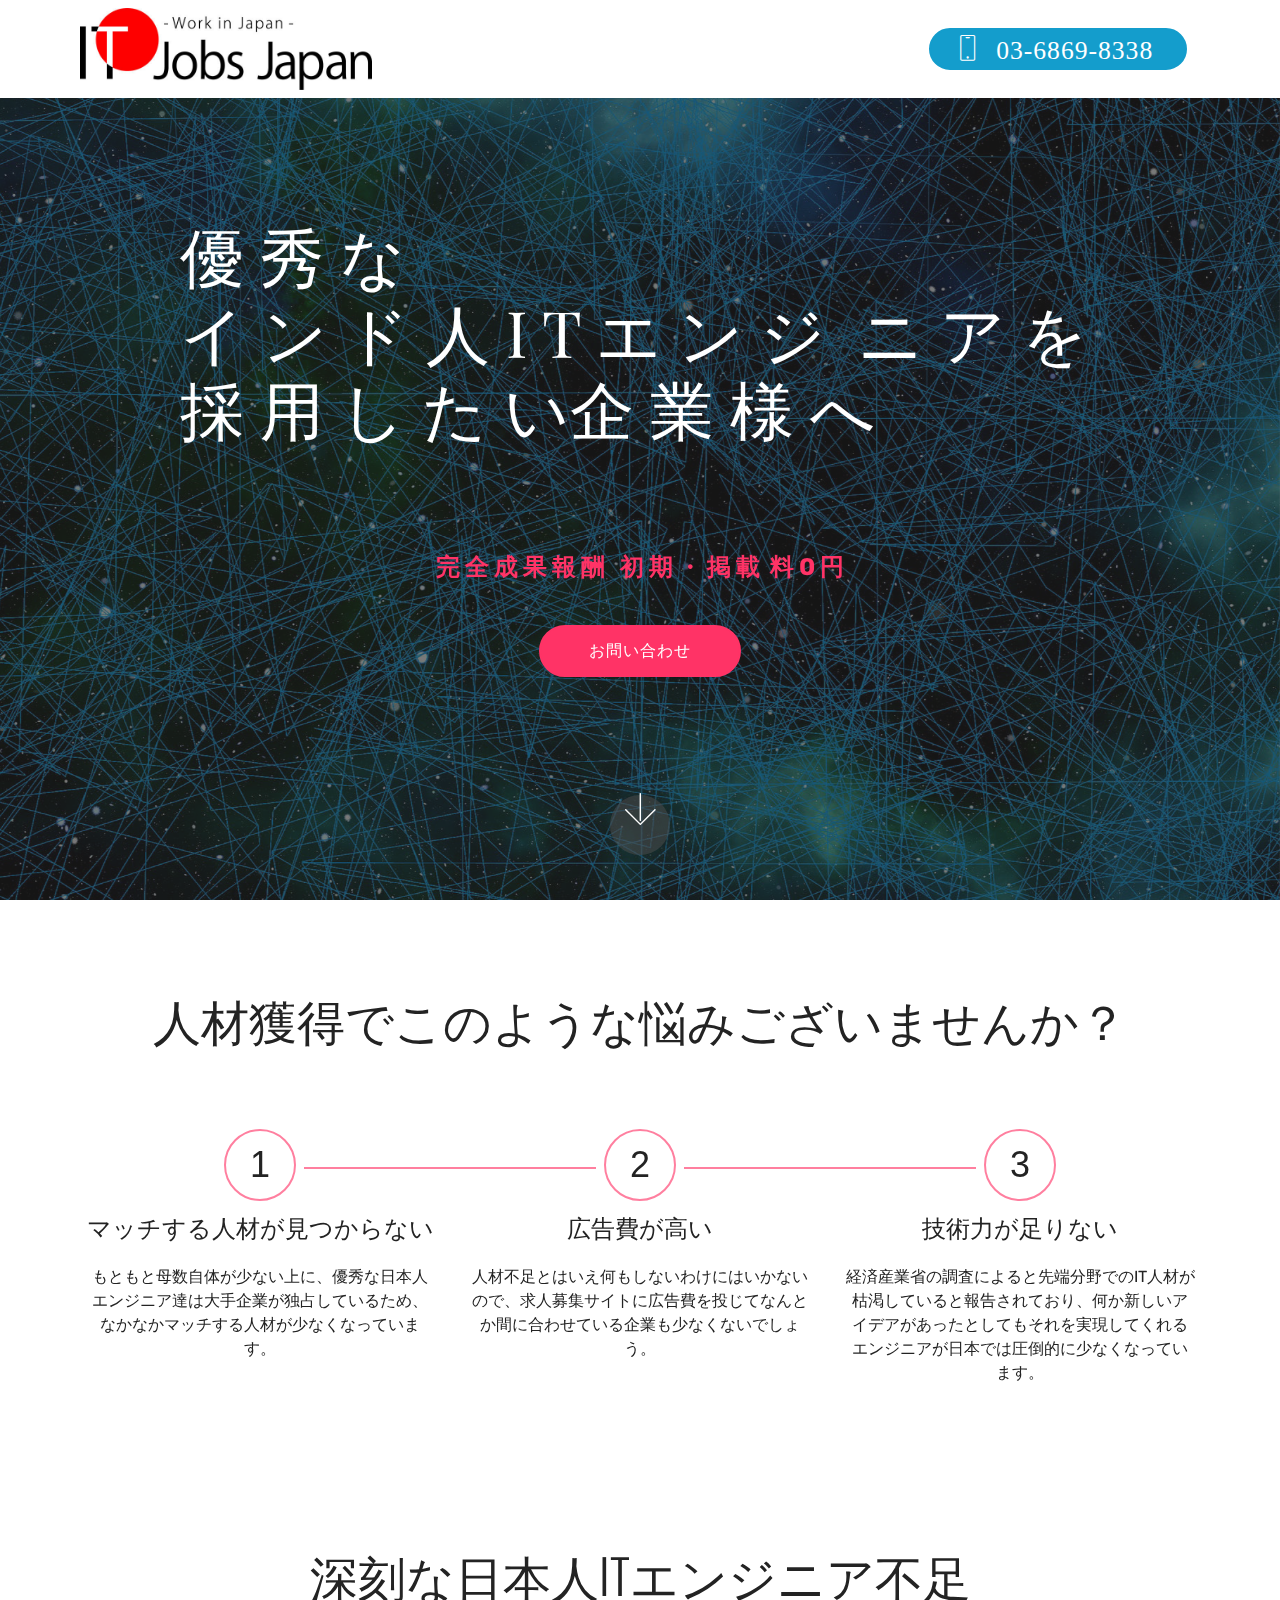
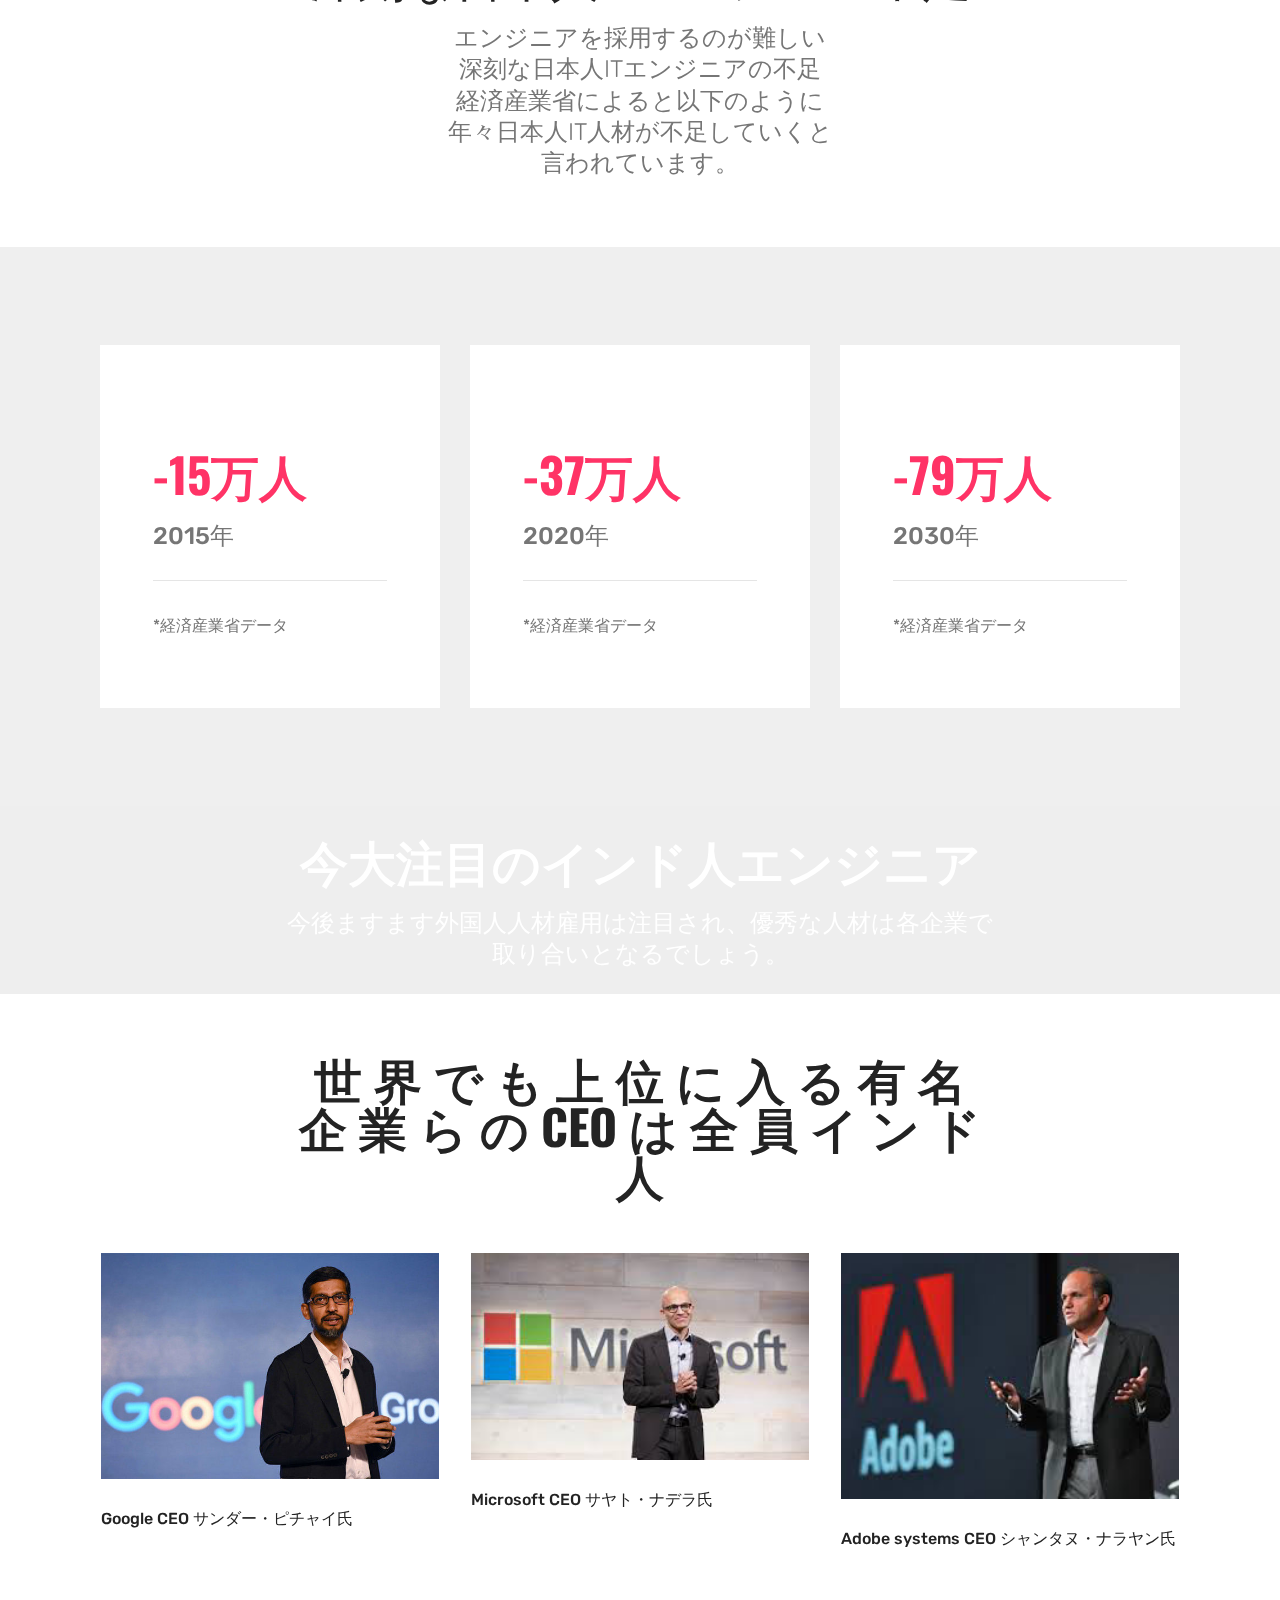
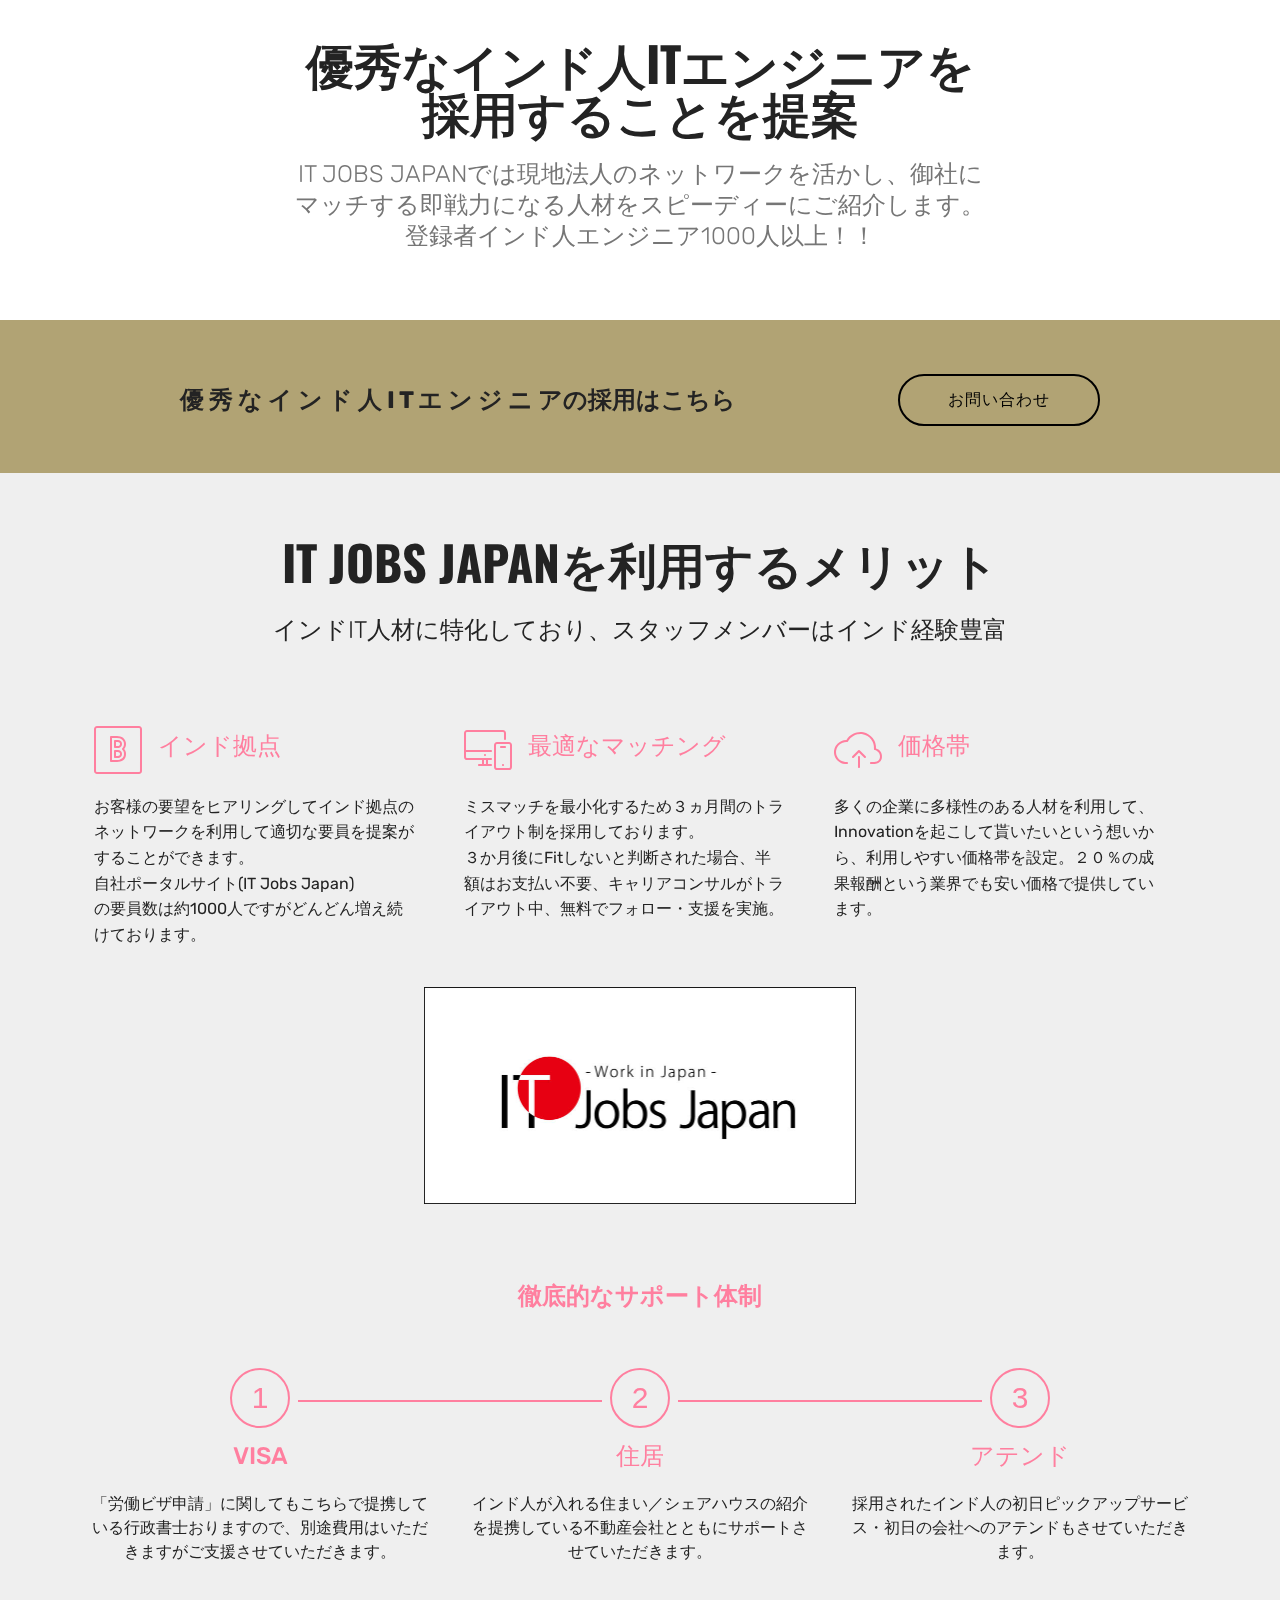
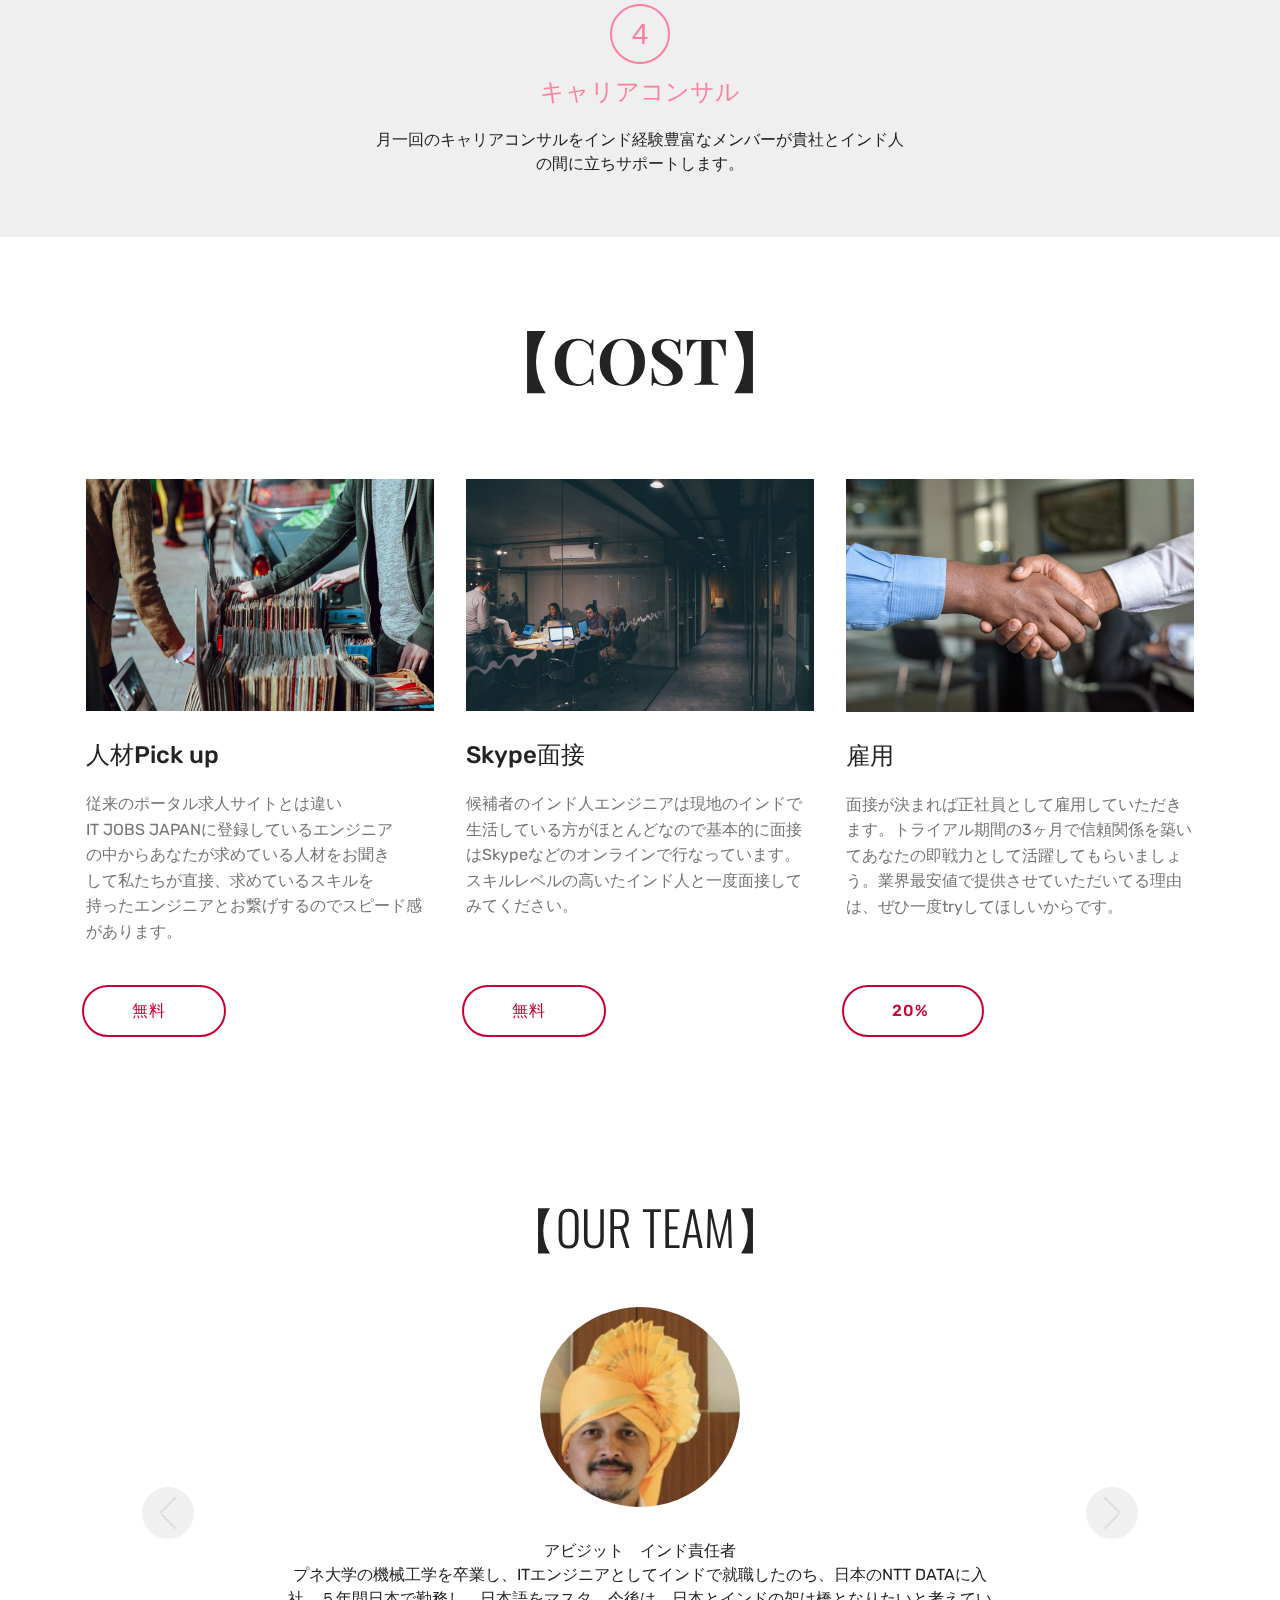
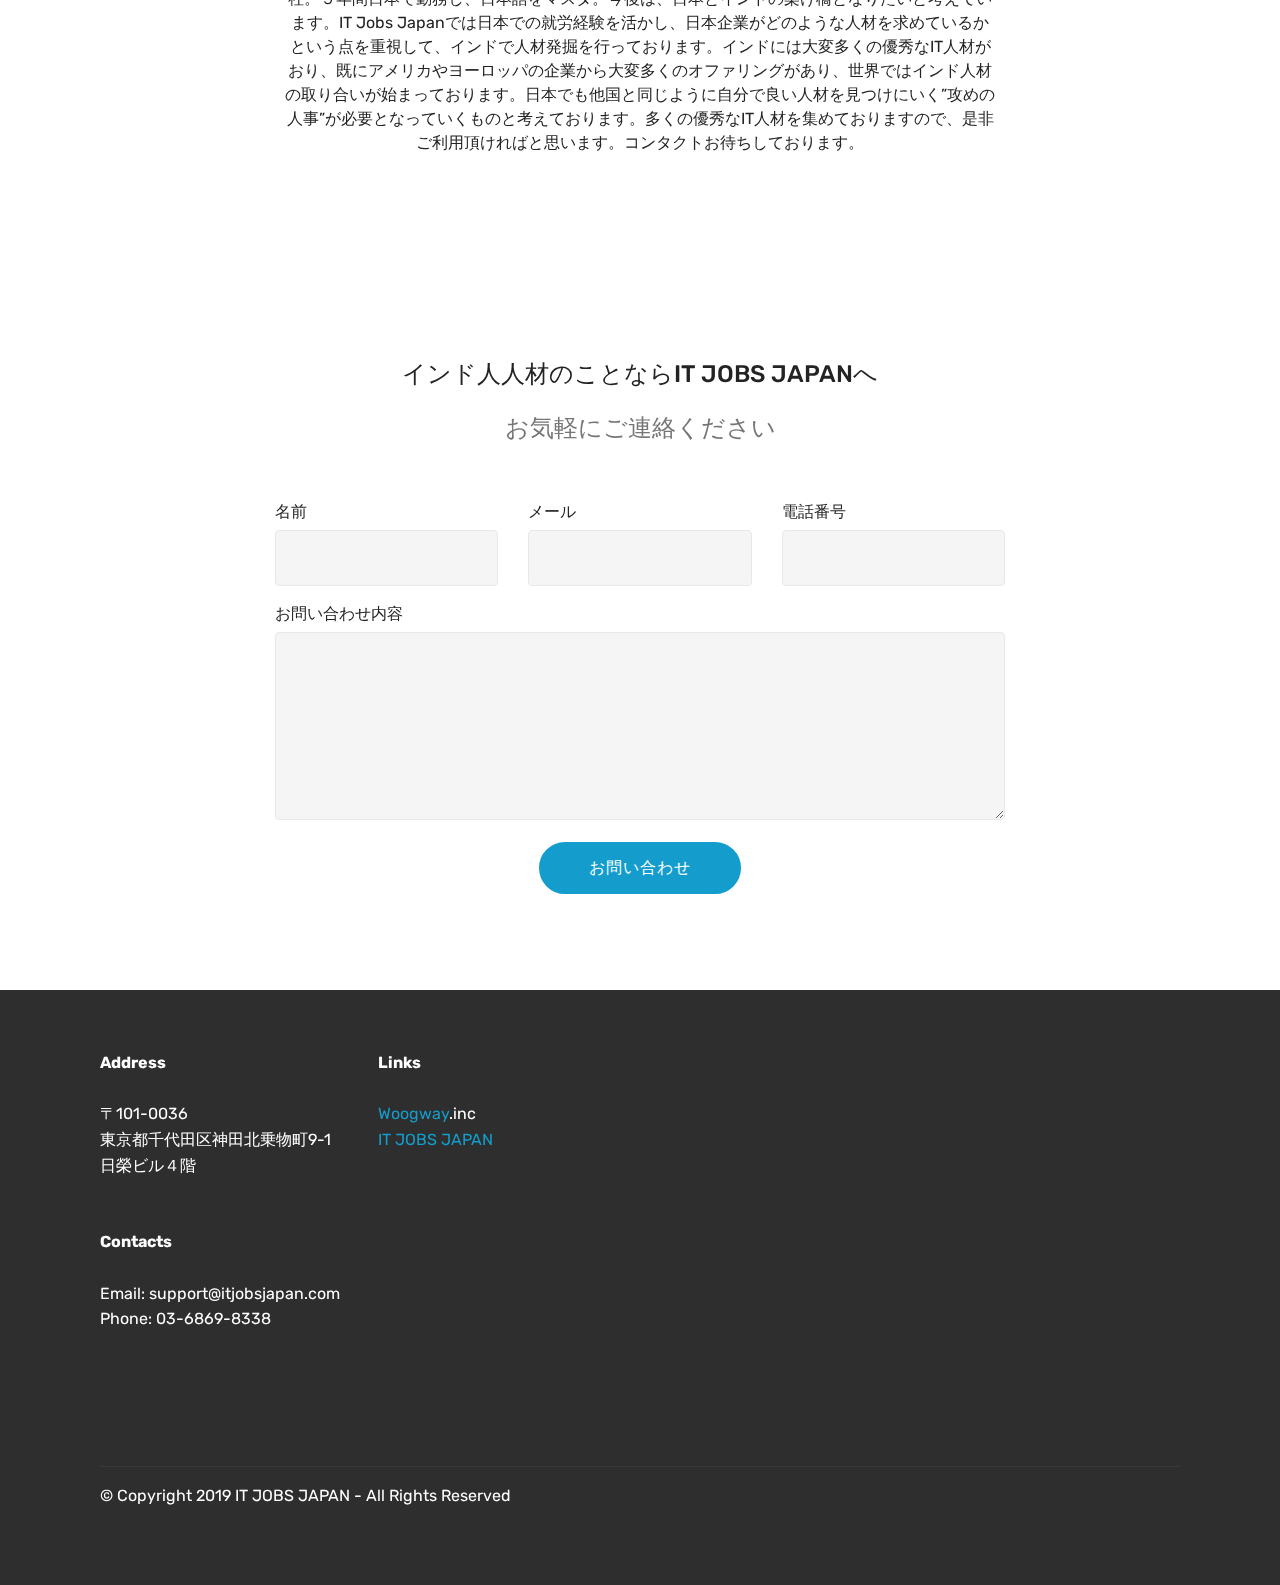
==== commit 86a2b593: "create github pages" ====
--- a/index.html
+++ b/index.html
@@ -6,7 +6,7 @@
   <meta http-equiv="X-UA-Compatible" content="IE=edge">
   <meta name="generator" content="Mobirise v4.10.7, mobirise.com">
   <meta name="viewport" content="width=device-width, initial-scale=1, minimum-scale=1">
-  <link rel="shortcut icon" href="assets/images/itjj-rogo-1-436x122.jpg" type="image/x-icon">
+  <link rel="shortcut icon" href="assets/images/itjj-rogo-1-716x200.jpg" type="image/x-icon">
   <meta name="description" content="">
   
   <title>Home</title>
@@ -24,11 +24,11 @@
   
 </head>
 <body>
-  <section class="menu cid-rDISYnBScT" once="menu" id="menu2-0">
-
-    
-
-    <nav class="navbar navbar-expand beta-menu navbar-dropdown align-items-center navbar-fixed-top navbar-toggleable-sm">
+  <section class="menu cid-rFx98gXCTa" once="menu" id="menu2-l">
+
+    
+
+    <nav class="navbar navbar-expand beta-menu navbar-dropdown align-items-center navbar-toggleable-sm">
         <button class="navbar-toggler navbar-toggler-right" type="button" data-toggle="collapse" data-target="#navbarSupportedContent" aria-controls="navbarSupportedContent" aria-expanded="false" aria-label="Toggle navigation">
             <div class="hamburger">
                 <span></span>
@@ -41,7 +41,7 @@
             <div class="navbar-brand">
                 <span class="navbar-logo">
                     
-                        <img src="assets/images/itjj-rogo-1-436x122.jpg" alt="Mobirise" title="" style="height: 3.8rem;">
+                        <img src="assets/images/itjj-rogo-1-716x200.jpg" alt="Mobirise" title="" style="height: 5.1rem;">
                     
                 </span>
                 
@@ -49,12 +49,14 @@
         </div>
         <div class="collapse navbar-collapse" id="navbarSupportedContent">
             
-            
+            <div class="navbar-buttons mbr-section-btn"><a class="btn btn-sm btn-primary display-4" href="tel:+81-3-6869-8338">
+                    <span class="btn-icon mbri-mobile mbr-iconfont mbr-iconfont-btn">
+                    03-6869-8338</span></a></div>
         </div>
     </nav>
 </section>
 
-<section class="engine"><a href="https://mobirise.info/p">web templates free download</a></section><section class="header5 cid-rDIT4oekh3 mbr-fullscreen mbr-parallax-background" id="header5-1">
+<section class="engine"><a href="https://mobirise.info/t">amp template</a></section><section class="header5 cid-rDIT4oekh3 mbr-fullscreen mbr-parallax-background" id="header5-1">
 
     
 
@@ -84,7 +86,7 @@
     
     
     <div class="container">
-        <h2 class="mbr-section-title pb-3 mbr-fonts-style align-center display-2">エンジニアを採用するのが難しい</h2>
+        <h2 class="mbr-section-title pb-3 mbr-fonts-style align-center display-2">人材獲得でこのような悩みございませんか？<br><br></h2>
         
         <div class="step-container row justify-content-center">
             <div class="card col-12 col-md-4 separline">
@@ -152,8 +154,8 @@
     <div class="container">
         <div class="media-container-row">
             <div class="title col-12 col-md-8">
-                <h2 class="align-center pb-3 mbr-fonts-style display-2">深刻な日本人エンジニア不足</h2>
-                <h3 class="mbr-section-subtitle align-center mbr-light mbr-fonts-style display-5">一刻も早く外国人エンジニアの採用を推奨します。</h3>
+                <h2 class="align-center pb-3 mbr-fonts-style display-2">深刻な日本人ITエンジニア不足</h2>
+                <h3 class="mbr-section-subtitle align-center mbr-light mbr-fonts-style display-5">エンジニアを採用するのが難しい<div>深刻な日本人ITエンジニアの不足</div><div>経済産業省によると以下のように</div><div>年々日本人IT人材が不足していくと</div><div>言われています。</div></h3>
                 
             </div>
         </div>
@@ -315,19 +317,6 @@
     </div>
 </section>
 
-<section class="mbr-section article content1 cid-rDJwqTnViZ" id="content2-c">
-
-     
-
-    <div class="container">
-        <div class="media-container-row">
-            <div class="mbr-text col-12 col-md-8 mbr-fonts-style display-5">
-                <blockquote><strong>インドにおけるエンジニアリング学士号の取得者数は、2013年の65万1千人から2016年は77万1千人に増えており、年間6％で伸長、2020年には年間80万人を超えると予測されている。現在、エンジニアリング学士号を取得できる学校は全国に3,291校あり、地域別ではデリーNCR、ベンガルール、チェンナイ、プネ、ハイデラバードといった大都市圏が75％を占めている。</strong></blockquote>
-            </div>
-        </div>
-    </div>
-</section>
-
 <section class="mbr-section content4 cid-rDJwTR3cNF" id="content4-d">
 
     
@@ -336,7 +325,7 @@
         <div class="media-container-row">
             <div class="title col-12 col-md-8">
                 <h2 class="align-center pb-3 mbr-fonts-style display-2"><strong>
-                    優秀なインド人エンジニアを</strong><br><strong>採用しましょう。</strong></h2>
+                    優秀なインド人ITエンジニアを</strong><br><strong>採用することを提案</strong></h2>
                 <h3 class="mbr-section-subtitle align-center mbr-light mbr-fonts-style display-5">
                     IT JOBS JAPANでは現地法人のネットワークを活かし、御社に<br>マッチする即戦力になる人材をスピーディーにご紹介します。<br>登録者インド人エンジニア1000人以上！！</h3>
                 
@@ -585,7 +574,93 @@
     </div>
 </section>
 
-<section class="mbr-section form1 cid-rDJxtfQoo9" id="form1-f">
+<section class="carousel slide testimonials-slider cid-rFx9afSR0Q" data-interval="false" id="testimonials-slider1-m">
+    
+    
+
+    
+
+    <div class="container text-center">
+        <h2 class="pb-5 mbr-fonts-style display-2">&nbsp;【OUR TEAM】</h2>
+
+        <div class="carousel slide" role="listbox" data-pause="true" data-keyboard="false" data-ride="carousel" data-interval="3000">
+            <div class="carousel-inner">
+                
+                
+            <div class="carousel-item">
+                    <div class="user col-md-8">
+                        <div class="user_image">
+                            <img src="assets/images/abhijit2-2-400x399.jpg" alt="" title="">
+                        </div>
+                        <div class="user_text pb-3">
+                            <p class="mbr-fonts-style display-7">アビジット　インド責任者<br>プネ大学の機械工学を卒業し、ITエンジニアとしてインドで就職したのち、日本のNTT DATAに入社。５年間日本で勤務し、日本語をマスタ。今後は、日本とインドの架け橋となりたいと考えています。IT Jobs Japanでは日本での就労経験を活かし、日本企業がどのような人材を求めているかという点を重視して、インドで人材発掘を行っております。インドには大変多くの優秀なIT人材がおり、既にアメリカやヨーロッパの企業から大変多くのオファリングがあり、世界ではインド人材の取り合いが始まっております。日本でも他国と同じように自分で良い人材を見つけにいく”攻めの人事”が必要となっていくものと考えております。多くの優秀なIT人材を集めておりますので、是非ご利用頂ければと思います。コンタクトお待ちしております。</p>
+                        </div>
+                        <div class="user_name mbr-bold pb-2 mbr-fonts-style display-7"></div>
+                        <div class="user_desk mbr-light mbr-fonts-style display-7"></div>
+                    </div>
+                </div><div class="carousel-item">
+                    <div class="user col-md-8">
+                        <div class="user_image">
+                            <img src="assets/images/s-3776514-2-400x400.jpg" alt="" title="">
+                        </div>
+                        <div class="user_text pb-3">
+                            <p class="mbr-fonts-style display-7">山崎　営業/コンサルタント<br>インド・プネー大学社会学部卒業<br>日本の高校を卒業後、インドの文化、歴史経済を勉強するために、インドの大学に進学。<br>学生として学問に打ち込むかたわら、日印交流団体を運営、NPOスタディーツアー実施、日本企業のインドにおける企業マーケティング支援、営業支援や購買支援など様々な活動を行う。<br>また大学を休学し、DMM.comの教育機関DMMアカデミーに1期生として入学し１年間修行を積む。<br>現在はインドと日本の繋がりが促進されるよう、日々切磋琢磨中。</p>
+                        </div>
+                        <div class="user_name mbr-bold pb-2 mbr-fonts-style display-7"></div>
+                        <div class="user_desk mbr-light mbr-fonts-style display-7"></div>
+                    </div>
+                </div><div class="carousel-item">
+                    <div class="user col-md-8">
+                        <div class="user_image">
+                            <img src="assets/images/img-6267-400x400.jpg" alt="" title="">
+                        </div>
+                        <div class="user_text pb-3">
+                            <p class="mbr-fonts-style display-7">
+                                梁川 営業/コンサルタント<br>サッカー選手の夢をケガで諦め、オランダの大学で留学を経験し、そこで出会った世界各国の仲間たちと仕事をするのが夢です。留学し卒業後インドの現地法人のコンサルティング会社でインターンを経験。インターンを経験しながら、個別でインド人エンジニアと共に日本向けのベジタリアン・ビーガンアプリの開発に携わる。インターン終了後は、かっこいい経営者になるために尊敬する人たちと一緒に仕事をしてたくさんのことを吸収しています。<br></p>
+                        </div>
+                        <div class="user_name mbr-bold pb-2 mbr-fonts-style display-7"></div>
+                        <div class="user_desk mbr-light mbr-fonts-style display-7"></div>
+                    </div>
+                </div><div class="carousel-item">
+                    <div class="user col-md-8">
+                        <div class="user_image">
+                            <img src="assets/images/img-2730-400x400.jpg" alt="" title="">
+                        </div>
+                        <div class="user_text pb-3">
+                            <p class="mbr-fonts-style display-7">高村　執行役員<br>成蹊大学経済学部を卒業し、青山学院大学大学院にてMBAを取得。<br>・大学在学中より外資系IT機器の商社でインターンとして勤務。営業アシスタントと新卒・中途採用や社内研修業務を担当<br>・ITベンチャーへ就職。人事業務や子会社の設立業務、<br>営業及びバックオフィス業務全般を順次担当。<br>・その後転職を重ねながら、Webベースの新規事業開発を担当するとともに、人材採用、研修などの人事関連業務を兼任。<br>・IT系研修株式会社の代表取締役に就任。企業研修でIT系の人材育成、SES事業、キャリアコンサルティング、外国人留学生の採用支援を実施<br>・2018年にWooGWay株式会社に入社<br></p>
+                        </div>
+                        <div class="user_name mbr-bold pb-2 mbr-fonts-style display-7"></div>
+                        <div class="user_desk mbr-light mbr-fonts-style display-7"></div>
+                    </div>
+                </div><div class="carousel-item">
+                    <div class="user col-md-8">
+                        <div class="user_image">
+                            <img src="assets/images/img-2731-400x400.jpg" alt="" title="">
+                        </div>
+                        <div class="user_text pb-3">
+                            <p class="mbr-fonts-style display-7">関口　代表取締役社長<br>成蹊大学経済学部を卒業し、米国 Goldey- Beacom大学にてMBAを取得。<br>中学生になる春休みにアメリカにホームスティに行き、それ以来将来は海外を相手に何かしたいと夢を持ち、アメリカに留学。その後、米国コンサルティングファームのアクセンチュアで約10年ビジネスを学び、2010年に「日本と世界の架け橋(Gateway)になる」という志でWooGWay株式会社(World+Gatewayの造語)を設立。その後、インド・ナイジェリアにも会社を設立。<br><br>IT Jobs Japanにかける我々の想いは、我々が架け橋となって、日本企業を日本のみならず世界でも輝かせるです。そのために日本企業に対し、高度外国人人材をご紹介し、イノベーションを起してもらうための架け橋となる所存でございます。是非、IT人材・エンジア採用でお悩みの企業様はご相談ください。</p>
+                        </div>
+                        <div class="user_name mbr-bold pb-2 mbr-fonts-style display-7"></div>
+                        <div class="user_desk mbr-light mbr-fonts-style display-7"></div>
+                    </div>
+                </div></div>
+
+            <div class="carousel-controls">
+                <a class="carousel-control-prev" role="button" data-slide="prev">
+                  <span aria-hidden="true" class="mbri-arrow-prev mbr-iconfont"></span>
+                  <span class="sr-only">Previous</span>
+                </a>
+                
+                <a class="carousel-control-next" role="button" data-slide="next">
+                  <span aria-hidden="true" class="mbri-arrow-next mbr-iconfont"></span>
+                  <span class="sr-only">Next</span>
+                </a>
+            </div>
+        </div>
+    </div>
+</section>
+
+<section class="mbr-section form1 cid-rFx9aO4bON" id="form1-n">
 
     
 
@@ -604,7 +679,7 @@
         <div class="row justify-content-center">
             <div class="media-container-column col-lg-8" data-form-type="formoid">
                 <!---Formbuilder Form--->
-                <form action="https://mobirise.com/" method="POST" class="mbr-form form-with-styler" data-form-title="Mobirise Form"><input type="hidden" name="email" data-form-email="true" value="YaoKJemLskP0iOorcMOaHejvpy4dsv/Sk4hbciRwBCw3i43Y5hbN15UC6Fxu0tlyUCJ2PwpsAM9/VG6wOaRw4GgpXZFAAXLUXGJPooI4cwyfLU14qkUyxs3B35ooswZj">
+                <form action="https://mobirise.com/" method="POST" class="mbr-form form-with-styler" data-form-title="Mobirise Form"><input type="hidden" name="email" data-form-email="true" value="1MMNvYO5BEUJ+XHYtUYv0ZefrITuhX/mt/TxiCy1zyPG9yB3WwIXKTZIrwDCMuAdcVXAmLacV4h5+ptyZZO8Q8pqFsOpMx1T9iSyacl26crYWNVrjg7vkspRn0vDqflF">
                     <div class="row">
                         <div hidden="hidden" data-form-alert="" class="alert alert-success col-12">Thanks for filling out the form!</div>
                         <div hidden="hidden" data-form-alert-danger="" class="alert alert-danger col-12">
@@ -612,22 +687,22 @@
                     </div>
                     <div class="dragArea row">
                         <div class="col-md-4  form-group" data-for="name">
-                            <label for="name-form1-f" class="form-control-label mbr-fonts-style display-7">Name</label>
-                            <input type="text" name="name" data-form-field="Name" required="required" class="form-control display-7" id="name-form1-f">
+                            <label for="name-form1-n" class="form-control-label mbr-fonts-style display-7">名前</label>
+                            <input type="text" name="name" data-form-field="Name" required="required" class="form-control display-7" id="name-form1-n">
                         </div>
                         <div class="col-md-4  form-group" data-for="email">
-                            <label for="email-form1-f" class="form-control-label mbr-fonts-style display-7">Email</label>
-                            <input type="email" name="email" data-form-field="Email" required="required" class="form-control display-7" id="email-form1-f">
+                            <label for="email-form1-n" class="form-control-label mbr-fonts-style display-7">メール</label>
+                            <input type="email" name="email" data-form-field="Email" required="required" class="form-control display-7" id="email-form1-n">
                         </div>
                         <div data-for="phone" class="col-md-4  form-group">
-                            <label for="phone-form1-f" class="form-control-label mbr-fonts-style display-7">Phone</label>
-                            <input type="tel" name="phone" data-form-field="Phone" class="form-control display-7" id="phone-form1-f">
+                            <label for="phone-form1-n" class="form-control-label mbr-fonts-style display-7">電話番号</label>
+                            <input type="tel" name="phone" data-form-field="Phone" class="form-control display-7" id="phone-form1-n">
                         </div>
                         <div data-for="message" class="col-md-12 form-group">
-                            <label for="message-form1-f" class="form-control-label mbr-fonts-style display-7">Message</label>
-                            <textarea name="message" data-form-field="Message" class="form-control display-7" id="message-form1-f"></textarea>
-                        </div>
-                        <div class="col-md-12 input-group-btn align-center"><button type="submit" class="btn btn-primary btn-form display-4" href="mailto:support@itjobsjapan.com">SEND FORM</button></div>
+                            <label for="message-form1-n" class="form-control-label mbr-fonts-style display-7">お問い合わせ内容</label>
+                            <textarea name="message" data-form-field="Message" class="form-control display-7" id="message-form1-n"></textarea>
+                        </div>
+                        <div class="col-md-12 input-group-btn align-center"><button type="submit" class="btn btn-primary btn-form display-4" href="mailto:support@itjobsjapan.com">お問い合わせ</button></div>
                     </div>
                 </form><!---Formbuilder Form--->
             </div>
@@ -651,7 +726,7 @@
                     <br>
                     <br><strong>Contacts</strong>
                     <br>
-                    <br>Email: support@itjobsjapan.com<br>Phone: 090-2043-9542</p>
+                    <br>Email: support@itjobsjapan.com<br>Phone: 03-6869-8338</p>
             </div>
             <div class="col-12 col-md-3 mbr-fonts-style display-7">
                 <p class="mbr-text">
@@ -660,7 +735,7 @@
                     <br><a href="http://woogway.main.jp/">Woogway</a>.inc <br><a href="https://www.itjobsjapan.com/">IT JOBS JAPAN</a><br></p>
             </div>
             <div class="col-12 col-md-6">
-                <div class="google-map"><iframe frameborder="0" style="border:0" src="https://www.google.com/maps/embed/v1/place?key=AIzaSyAEIpgj38KyLFELm2bK9Y7krBkz1K-cMq8&amp;q=place_id:EmJKYXBhbiwg44CSMTAxLTAwMzYgVMWNa3nFjS10bywgQ2hpeW9kYSBDaXR5LCBLYW5kYSBLaXRhbm9yaW1vbm9jaMWNLCDvvJniiJLvvJEg5pel5qau44OT44OrIO-8lOmajiIiGiAKFgoUChIJRXMKbKqOGGARFhtIixRebAkSBu-8lOmajg" allowfullscreen=""></iframe></div>
+                <div class="google-map"><iframe frameborder="0" style="border:0" src="https://www.google.com/maps/embed/v1/place?key=AIzaSyCx3d07zxHPLvkFBLlAR3Ng8a9wsAsGoJ8&amp;q=place_id:EmJKYXBhbiwg44CSMTAxLTAwMzYgVMWNa3nFjS10bywgQ2hpeW9kYSBDaXR5LCBLYW5kYSBLaXRhbm9yaW1vbm9jaMWNLCDvvJniiJLvvJEg5pel5qau44OT44OrIO-8lOmajiIiGiAKFgoUChIJRXMKbKqOGGARFhtIixRebAkSBu-8lOmajg" allowfullscreen=""></iframe></div>
             </div>
         </div>
         <div class="footer-lower">
@@ -693,6 +768,8 @@
   <script src="assets/dropdown/js/navbar-dropdown.js"></script>
   <script src="assets/touchswipe/jquery.touch-swipe.min.js"></script>
   <script src="assets/parallax/jarallax.min.js"></script>
+  <script src="assets/bootstrapcarouselswipe/bootstrap-carousel-swipe.js"></script>
+  <script src="assets/mbr-testimonials-slider/mbr-testimonials-slider.js"></script>
   <script src="assets/theme/js/script.js"></script>
   <script src="assets/formoid/formoid.min.js"></script>
   
--- a/assets/mobirise/css/mbr-additional.css
+++ b/assets/mobirise/css/mbr-additional.css
@@ -1415,26 +1415,26 @@
   background: #ff3366 !important;
   box-shadow: none !important;
 }
-.cid-rDISYnBScT .navbar {
+.cid-rFx98gXCTa .navbar {
   background: #ffffff;
   transition: none;
   min-height: 77px;
   padding: .5rem 0;
 }
-.cid-rDISYnBScT .navbar-dropdown.bg-color.transparent.opened {
+.cid-rFx98gXCTa .navbar-dropdown.bg-color.transparent.opened {
   background: #ffffff;
 }
-.cid-rDISYnBScT a {
+.cid-rFx98gXCTa a {
   font-style: normal;
 }
-.cid-rDISYnBScT .nav-item span {
+.cid-rFx98gXCTa .nav-item span {
   padding-right: 0.4em;
   line-height: 0.5em;
   vertical-align: text-bottom;
   position: relative;
   text-decoration: none;
 }
-.cid-rDISYnBScT .nav-item a {
+.cid-rFx98gXCTa .nav-item a {
   display: -webkit-flex;
   align-items: center;
   justify-content: center;
@@ -1443,23 +1443,23 @@
   -webkit-align-items: center;
   -webkit-justify-content: center;
 }
-.cid-rDISYnBScT .nav-item:focus,
-.cid-rDISYnBScT .nav-link:focus {
+.cid-rFx98gXCTa .nav-item:focus,
+.cid-rFx98gXCTa .nav-link:focus {
   outline: none;
 }
-.cid-rDISYnBScT .btn {
+.cid-rFx98gXCTa .btn {
   padding: 0.4rem 1.5rem;
   display: -webkit-inline-flex;
   align-items: center;
   -webkit-align-items: center;
 }
-.cid-rDISYnBScT .btn .mbr-iconfont {
+.cid-rFx98gXCTa .btn .mbr-iconfont {
   font-size: 1.6rem;
 }
-.cid-rDISYnBScT .menu-logo {
+.cid-rFx98gXCTa .menu-logo {
   margin-right: auto;
 }
-.cid-rDISYnBScT .menu-logo .navbar-brand {
+.cid-rFx98gXCTa .menu-logo .navbar-brand {
   display: flex;
   margin-left: 5rem;
   padding: 0;
@@ -1468,7 +1468,7 @@
   -webkit-align-items: center;
   align-items: center;
 }
-.cid-rDISYnBScT .menu-logo .navbar-brand .navbar-caption-wrap {
+.cid-rFx98gXCTa .menu-logo .navbar-brand .navbar-caption-wrap {
   display: flex;
   -webkit-align-items: center;
   align-items: center;
@@ -1476,43 +1476,43 @@
   min-width: 7rem;
   margin: .3rem 0;
 }
-.cid-rDISYnBScT .menu-logo .navbar-brand .navbar-caption-wrap .navbar-caption {
+.cid-rFx98gXCTa .menu-logo .navbar-brand .navbar-caption-wrap .navbar-caption {
   line-height: 1.2rem !important;
   padding-right: 2rem;
 }
-.cid-rDISYnBScT .menu-logo .navbar-brand .navbar-logo {
+.cid-rFx98gXCTa .menu-logo .navbar-brand .navbar-logo {
   font-size: 4rem;
   transition: font-size 0.25s;
 }
-.cid-rDISYnBScT .menu-logo .navbar-brand .navbar-logo img {
+.cid-rFx98gXCTa .menu-logo .navbar-brand .navbar-logo img {
   display: flex;
 }
-.cid-rDISYnBScT .menu-logo .navbar-brand .navbar-logo .mbr-iconfont {
+.cid-rFx98gXCTa .menu-logo .navbar-brand .navbar-logo .mbr-iconfont {
   transition: font-size 0.25s;
 }
-.cid-rDISYnBScT .menu-logo .navbar-brand .navbar-logo a {
+.cid-rFx98gXCTa .menu-logo .navbar-brand .navbar-logo a {
   display: inline-flex;
 }
-.cid-rDISYnBScT .navbar-toggleable-sm .navbar-collapse {
+.cid-rFx98gXCTa .navbar-toggleable-sm .navbar-collapse {
   justify-content: flex-end;
   -webkit-justify-content: flex-end;
   padding-right: 5rem;
   width: auto;
 }
-.cid-rDISYnBScT .navbar-toggleable-sm .navbar-collapse .navbar-nav {
+.cid-rFx98gXCTa .navbar-toggleable-sm .navbar-collapse .navbar-nav {
   flex-wrap: wrap;
   -webkit-flex-wrap: wrap;
   padding-left: 0;
 }
-.cid-rDISYnBScT .navbar-toggleable-sm .navbar-collapse .navbar-nav .nav-item {
+.cid-rFx98gXCTa .navbar-toggleable-sm .navbar-collapse .navbar-nav .nav-item {
   -webkit-align-self: center;
   align-self: center;
 }
-.cid-rDISYnBScT .navbar-toggleable-sm .navbar-collapse .navbar-buttons {
+.cid-rFx98gXCTa .navbar-toggleable-sm .navbar-collapse .navbar-buttons {
   padding-left: 0;
   padding-bottom: 0;
 }
-.cid-rDISYnBScT .dropdown .dropdown-menu {
+.cid-rFx98gXCTa .dropdown .dropdown-menu {
   background: #ffffff;
   display: none;
   position: absolute;
@@ -1521,20 +1521,20 @@
   padding-bottom: 1.4rem;
   text-align: left;
 }
-.cid-rDISYnBScT .dropdown .dropdown-menu .dropdown-item {
+.cid-rFx98gXCTa .dropdown .dropdown-menu .dropdown-item {
   width: auto;
   padding: 0.235em 1.5385em 0.235em 1.5385em !important;
 }
-.cid-rDISYnBScT .dropdown .dropdown-menu .dropdown-item::after {
+.cid-rFx98gXCTa .dropdown .dropdown-menu .dropdown-item::after {
   right: 0.5rem;
 }
-.cid-rDISYnBScT .dropdown .dropdown-menu .dropdown-submenu {
+.cid-rFx98gXCTa .dropdown .dropdown-menu .dropdown-submenu {
   margin: 0;
 }
-.cid-rDISYnBScT .dropdown.open > .dropdown-menu {
+.cid-rFx98gXCTa .dropdown.open > .dropdown-menu {
   display: block;
 }
-.cid-rDISYnBScT .navbar-toggleable-sm.opened:after {
+.cid-rFx98gXCTa .navbar-toggleable-sm.opened:after {
   position: absolute;
   width: 100vw;
   height: 100vh;
@@ -1546,28 +1546,28 @@
   -webkit-transform: translateY(100%);
   z-index: 1000;
 }
-.cid-rDISYnBScT .navbar.navbar-short {
+.cid-rFx98gXCTa .navbar.navbar-short {
   min-height: 60px;
   transition: all .2s;
 }
-.cid-rDISYnBScT .navbar.navbar-short .navbar-toggler-right {
+.cid-rFx98gXCTa .navbar.navbar-short .navbar-toggler-right {
   top: 20px;
 }
-.cid-rDISYnBScT .navbar.navbar-short .navbar-logo a {
+.cid-rFx98gXCTa .navbar.navbar-short .navbar-logo a {
   font-size: 2.5rem !important;
   line-height: 2.5rem;
   transition: font-size 0.25s;
 }
-.cid-rDISYnBScT .navbar.navbar-short .navbar-logo a .mbr-iconfont {
+.cid-rFx98gXCTa .navbar.navbar-short .navbar-logo a .mbr-iconfont {
   font-size: 2.5rem !important;
 }
-.cid-rDISYnBScT .navbar.navbar-short .navbar-logo a img {
+.cid-rFx98gXCTa .navbar.navbar-short .navbar-logo a img {
   height: 3rem !important;
 }
-.cid-rDISYnBScT .navbar.navbar-short .navbar-brand {
+.cid-rFx98gXCTa .navbar.navbar-short .navbar-brand {
   min-height: 3rem;
 }
-.cid-rDISYnBScT button.navbar-toggler {
+.cid-rFx98gXCTa button.navbar-toggler {
   width: 31px;
   height: 18px;
   cursor: pointer;
@@ -1575,10 +1575,10 @@
   top: 1.5rem;
   right: 1rem;
 }
-.cid-rDISYnBScT button.navbar-toggler:focus {
+.cid-rFx98gXCTa button.navbar-toggler:focus {
   outline: none;
 }
-.cid-rDISYnBScT button.navbar-toggler .hamburger span {
+.cid-rFx98gXCTa button.navbar-toggler .hamburger span {
   position: absolute;
   right: 0;
   width: 30px;
@@ -1586,98 +1586,94 @@
   border-right: 5px;
   background-color: #333333;
 }
-.cid-rDISYnBScT button.navbar-toggler .hamburger span:nth-child(1) {
+.cid-rFx98gXCTa button.navbar-toggler .hamburger span:nth-child(1) {
   top: 0;
   transition: all .2s;
 }
-.cid-rDISYnBScT button.navbar-toggler .hamburger span:nth-child(2) {
+.cid-rFx98gXCTa button.navbar-toggler .hamburger span:nth-child(2) {
   top: 8px;
   transition: all .15s;
 }
-.cid-rDISYnBScT button.navbar-toggler .hamburger span:nth-child(3) {
+.cid-rFx98gXCTa button.navbar-toggler .hamburger span:nth-child(3) {
   top: 8px;
   transition: all .15s;
 }
-.cid-rDISYnBScT button.navbar-toggler .hamburger span:nth-child(4) {
+.cid-rFx98gXCTa button.navbar-toggler .hamburger span:nth-child(4) {
   top: 16px;
   transition: all .2s;
 }
-.cid-rDISYnBScT nav.opened .hamburger span:nth-child(1) {
+.cid-rFx98gXCTa nav.opened .hamburger span:nth-child(1) {
   top: 8px;
   width: 0;
   opacity: 0;
   right: 50%;
   transition: all .2s;
 }
-.cid-rDISYnBScT nav.opened .hamburger span:nth-child(2) {
+.cid-rFx98gXCTa nav.opened .hamburger span:nth-child(2) {
   -webkit-transform: rotate(45deg);
   transform: rotate(45deg);
   transition: all .25s;
 }
-.cid-rDISYnBScT nav.opened .hamburger span:nth-child(3) {
+.cid-rFx98gXCTa nav.opened .hamburger span:nth-child(3) {
   -webkit-transform: rotate(-45deg);
   transform: rotate(-45deg);
   transition: all .25s;
 }
-.cid-rDISYnBScT nav.opened .hamburger span:nth-child(4) {
+.cid-rFx98gXCTa nav.opened .hamburger span:nth-child(4) {
   top: 8px;
   width: 0;
   opacity: 0;
   right: 50%;
   transition: all .2s;
 }
-.cid-rDISYnBScT .collapsed.navbar-expand {
+.cid-rFx98gXCTa .collapsed.navbar-expand {
   flex-direction: column;
   -webkit-flex-direction: column;
 }
-.cid-rDISYnBScT .collapsed .btn {
+.cid-rFx98gXCTa .collapsed .btn {
   display: -webkit-flex;
 }
-.cid-rDISYnBScT .collapsed .navbar-collapse {
+.cid-rFx98gXCTa .collapsed .navbar-collapse {
   display: none !important;
   padding-right: 0 !important;
 }
-.cid-rDISYnBScT .collapsed .navbar-collapse.collapsing,
-.cid-rDISYnBScT .collapsed .navbar-collapse.show {
+.cid-rFx98gXCTa .collapsed .navbar-collapse.collapsing,
+.cid-rFx98gXCTa .collapsed .navbar-collapse.show {
   display: block !important;
 }
-.cid-rDISYnBScT .collapsed .navbar-collapse.collapsing .navbar-nav,
-.cid-rDISYnBScT .collapsed .navbar-collapse.show .navbar-nav {
+.cid-rFx98gXCTa .collapsed .navbar-collapse.collapsing .navbar-nav,
+.cid-rFx98gXCTa .collapsed .navbar-collapse.show .navbar-nav {
   display: block;
   text-align: center;
 }
-.cid-rDISYnBScT .collapsed .navbar-collapse.collapsing .navbar-nav .nav-item,
-.cid-rDISYnBScT .collapsed .navbar-collapse.show .navbar-nav .nav-item {
+.cid-rFx98gXCTa .collapsed .navbar-collapse.collapsing .navbar-nav .nav-item,
+.cid-rFx98gXCTa .collapsed .navbar-collapse.show .navbar-nav .nav-item {
   clear: both;
 }
-.cid-rDISYnBScT .collapsed .navbar-collapse.collapsing .navbar-nav .nav-item:last-child,
-.cid-rDISYnBScT .collapsed .navbar-collapse.show .navbar-nav .nav-item:last-child {
+.cid-rFx98gXCTa .collapsed .navbar-collapse.collapsing .navbar-buttons,
+.cid-rFx98gXCTa .collapsed .navbar-collapse.show .navbar-buttons {
+  text-align: center;
+}
+.cid-rFx98gXCTa .collapsed .navbar-collapse.collapsing .navbar-buttons:last-child,
+.cid-rFx98gXCTa .collapsed .navbar-collapse.show .navbar-buttons:last-child {
   margin-bottom: 1rem;
 }
-.cid-rDISYnBScT .collapsed .navbar-collapse.collapsing .navbar-buttons,
-.cid-rDISYnBScT .collapsed .navbar-collapse.show .navbar-buttons {
-  text-align: center;
-}
-.cid-rDISYnBScT .collapsed .navbar-collapse.collapsing .navbar-buttons:last-child,
-.cid-rDISYnBScT .collapsed .navbar-collapse.show .navbar-buttons:last-child {
-  margin-bottom: 1rem;
-}
 @media (min-width: 1024px) {
-  .cid-rDISYnBScT .collapsed:not(.navbar-short) .navbar-collapse {
-    max-height: calc(98.5vh - 3.8rem);
-  }
-}
-.cid-rDISYnBScT .collapsed button.navbar-toggler {
+  .cid-rFx98gXCTa .collapsed:not(.navbar-short) .navbar-collapse {
+    max-height: calc(98.5vh - 5.1rem);
+  }
+}
+.cid-rFx98gXCTa .collapsed button.navbar-toggler {
   display: block;
 }
-.cid-rDISYnBScT .collapsed .navbar-brand {
+.cid-rFx98gXCTa .collapsed .navbar-brand {
   margin-left: 1rem !important;
 }
-.cid-rDISYnBScT .collapsed .navbar-toggleable-sm {
+.cid-rFx98gXCTa .collapsed .navbar-toggleable-sm {
   flex-direction: column;
   -webkit-flex-direction: column;
 }
-.cid-rDISYnBScT .collapsed .dropdown .dropdown-menu {
+.cid-rFx98gXCTa .collapsed .dropdown .dropdown-menu {
   width: 100%;
   text-align: center;
   position: relative;
@@ -1690,19 +1686,19 @@
   transition-duration: .5s;
   transition-property: opacity,padding,height;
 }
-.cid-rDISYnBScT .collapsed .dropdown.open > .dropdown-menu {
+.cid-rFx98gXCTa .collapsed .dropdown.open > .dropdown-menu {
   position: relative;
   opacity: 1;
   height: auto;
   padding: 1.4rem 0;
   visibility: visible;
 }
-.cid-rDISYnBScT .collapsed .dropdown .dropdown-submenu {
+.cid-rFx98gXCTa .collapsed .dropdown .dropdown-submenu {
   left: 0;
   text-align: center;
   width: 100%;
 }
-.cid-rDISYnBScT .collapsed .dropdown .dropdown-toggle[data-toggle="dropdown-submenu"]::after {
+.cid-rFx98gXCTa .collapsed .dropdown .dropdown-toggle[data-toggle="dropdown-submenu"]::after {
   margin-top: 0;
   position: inherit;
   right: 0;
@@ -1718,56 +1714,52 @@
   border-left: .30em solid transparent;
 }
 @media (max-width: 1023px) {
-  .cid-rDISYnBScT.navbar-expand {
+  .cid-rFx98gXCTa.navbar-expand {
     flex-direction: column;
     -webkit-flex-direction: column;
   }
-  .cid-rDISYnBScT img {
+  .cid-rFx98gXCTa img {
     height: 3.8rem !important;
   }
-  .cid-rDISYnBScT .btn {
+  .cid-rFx98gXCTa .btn {
     display: -webkit-flex;
   }
-  .cid-rDISYnBScT button.navbar-toggler {
+  .cid-rFx98gXCTa button.navbar-toggler {
     display: block;
   }
-  .cid-rDISYnBScT .navbar-brand {
+  .cid-rFx98gXCTa .navbar-brand {
     margin-left: 1rem !important;
   }
-  .cid-rDISYnBScT .navbar-toggleable-sm {
+  .cid-rFx98gXCTa .navbar-toggleable-sm {
     flex-direction: column;
     -webkit-flex-direction: column;
   }
-  .cid-rDISYnBScT .navbar-collapse {
+  .cid-rFx98gXCTa .navbar-collapse {
     display: none !important;
     padding-right: 0 !important;
   }
-  .cid-rDISYnBScT .navbar-collapse.collapsing,
-  .cid-rDISYnBScT .navbar-collapse.show {
+  .cid-rFx98gXCTa .navbar-collapse.collapsing,
+  .cid-rFx98gXCTa .navbar-collapse.show {
     display: block !important;
   }
-  .cid-rDISYnBScT .navbar-collapse.collapsing .navbar-nav,
-  .cid-rDISYnBScT .navbar-collapse.show .navbar-nav {
+  .cid-rFx98gXCTa .navbar-collapse.collapsing .navbar-nav,
+  .cid-rFx98gXCTa .navbar-collapse.show .navbar-nav {
     display: block;
     text-align: center;
   }
-  .cid-rDISYnBScT .navbar-collapse.collapsing .navbar-nav .nav-item,
-  .cid-rDISYnBScT .navbar-collapse.show .navbar-nav .nav-item {
+  .cid-rFx98gXCTa .navbar-collapse.collapsing .navbar-nav .nav-item,
+  .cid-rFx98gXCTa .navbar-collapse.show .navbar-nav .nav-item {
     clear: both;
   }
-  .cid-rDISYnBScT .navbar-collapse.collapsing .navbar-nav .nav-item:last-child,
-  .cid-rDISYnBScT .navbar-collapse.show .navbar-nav .nav-item:last-child {
+  .cid-rFx98gXCTa .navbar-collapse.collapsing .navbar-buttons,
+  .cid-rFx98gXCTa .navbar-collapse.show .navbar-buttons {
+    text-align: center;
+  }
+  .cid-rFx98gXCTa .navbar-collapse.collapsing .navbar-buttons:last-child,
+  .cid-rFx98gXCTa .navbar-collapse.show .navbar-buttons:last-child {
     margin-bottom: 1rem;
   }
-  .cid-rDISYnBScT .navbar-collapse.collapsing .navbar-buttons,
-  .cid-rDISYnBScT .navbar-collapse.show .navbar-buttons {
-    text-align: center;
-  }
-  .cid-rDISYnBScT .navbar-collapse.collapsing .navbar-buttons:last-child,
-  .cid-rDISYnBScT .navbar-collapse.show .navbar-buttons:last-child {
-    margin-bottom: 1rem;
-  }
-  .cid-rDISYnBScT .dropdown .dropdown-menu {
+  .cid-rFx98gXCTa .dropdown .dropdown-menu {
     width: 100%;
     text-align: center;
     position: relative;
@@ -1780,19 +1772,19 @@
     transition-duration: .5s;
     transition-property: opacity,padding,height;
   }
-  .cid-rDISYnBScT .dropdown.open > .dropdown-menu {
+  .cid-rFx98gXCTa .dropdown.open > .dropdown-menu {
     position: relative;
     opacity: 1;
     height: auto;
     padding: 1.4rem 0;
     visibility: visible;
   }
-  .cid-rDISYnBScT .dropdown .dropdown-submenu {
+  .cid-rFx98gXCTa .dropdown .dropdown-submenu {
     left: 0;
     text-align: center;
     width: 100%;
   }
-  .cid-rDISYnBScT .dropdown .dropdown-toggle[data-toggle="dropdown-submenu"]::after {
+  .cid-rFx98gXCTa .dropdown .dropdown-toggle[data-toggle="dropdown-submenu"]::after {
     margin-top: 0;
     position: inherit;
     right: 0;
@@ -1809,17 +1801,17 @@
   }
 }
 @media (min-width: 767px) {
-  .cid-rDISYnBScT .menu-logo {
+  .cid-rFx98gXCTa .menu-logo {
     flex-shrink: 0;
     -webkit-flex-shrink: 0;
   }
 }
-.cid-rDISYnBScT .navbar-collapse {
+.cid-rFx98gXCTa .navbar-collapse {
   flex-basis: auto;
   -webkit-flex-basis: auto;
 }
-.cid-rDISYnBScT .nav-link:hover,
-.cid-rDISYnBScT .dropdown-item:hover {
+.cid-rFx98gXCTa .nav-link:hover,
+.cid-rFx98gXCTa .dropdown-item:hover {
   color: #767676 !important;
 }
 .cid-rDIT4oekh3 {
@@ -1962,15 +1954,6 @@
 .cid-rDJuv1KABH .card-wrapper {
   height: 100%;
 }
-.cid-rDJwqTnViZ {
-  padding-top: 60px;
-  padding-bottom: 60px;
-  background-color: #ffffff;
-}
-.cid-rDJwqTnViZ .mbr-text,
-.cid-rDJwqTnViZ blockquote {
-  color: #767676;
-}
 .cid-rDJwTR3cNF {
   padding-top: 60px;
   padding-bottom: 60px;
@@ -2123,25 +2106,77 @@
 .cid-rDJxYcOBYW H2 {
   text-align: center;
 }
-.cid-rDJxtfQoo9 {
+.cid-rFx9afSR0Q {
+  padding-top: 60px;
+  padding-bottom: 75px;
+  background-color: #ffffff;
+}
+.cid-rFx9afSR0Q .carousel-item {
+  justify-content: center;
+  -webkit-justify-content: center;
+}
+.cid-rFx9afSR0Q .carousel-item.active,
+.cid-rFx9afSR0Q .carousel-item-next,
+.cid-rFx9afSR0Q .carousel-item-prev {
+  display: flex;
+}
+.cid-rFx9afSR0Q .carousel-controls a {
+  transition: opacity .5s;
+  font-size: 2rem;
+}
+.cid-rFx9afSR0Q .carousel-controls a span {
+  position: absolute;
+  top: 180px;
+  padding: 10px;
+  border-radius: 50%;
+  color: #585858;
+  background: #c8c6c6;
+  opacity: .5;
+}
+.cid-rFx9afSR0Q .carousel-controls a:hover span {
+  opacity: 1;
+}
+.cid-rFx9afSR0Q .user_image {
+  width: 200px;
+  height: 200px;
+  margin-bottom: 1.6rem;
+  overflow: hidden;
+  border-radius: 50%;
+  margin: 0 auto 2rem auto;
+}
+.cid-rFx9afSR0Q .user_image img {
+  width: 100%;
+  min-width: 100%;
+  min-height: 100%;
+}
+@media (max-width: 230px) {
+  .cid-rFx9afSR0Q .user_image {
+    width: 100%;
+    height: auto;
+  }
+}
+.cid-rFx9afSR0Q .user_text {
+  text-align: center;
+}
+.cid-rFx9aO4bON {
   padding-top: 90px;
   padding-bottom: 90px;
   background-color: #ffffff;
 }
-.cid-rDJxtfQoo9 .title {
+.cid-rFx9aO4bON .title {
   margin-bottom: 2rem;
 }
-.cid-rDJxtfQoo9 .mbr-section-subtitle {
+.cid-rFx9aO4bON .mbr-section-subtitle {
   color: #767676;
 }
-.cid-rDJxtfQoo9 a:not([href]):not([tabindex]) {
+.cid-rFx9aO4bON a:not([href]):not([tabindex]) {
   color: #fff;
   border-radius: 3px;
 }
-.cid-rDJxtfQoo9 a.btn-white:not([href]):not([tabindex]) {
+.cid-rFx9aO4bON a.btn-white:not([href]):not([tabindex]) {
   color: #333;
 }
-.cid-rDJxtfQoo9 textarea.form-control {
+.cid-rFx9aO4bON textarea.form-control {
   min-height: 188px;
 }
 .cid-rDJxsFKlWK {
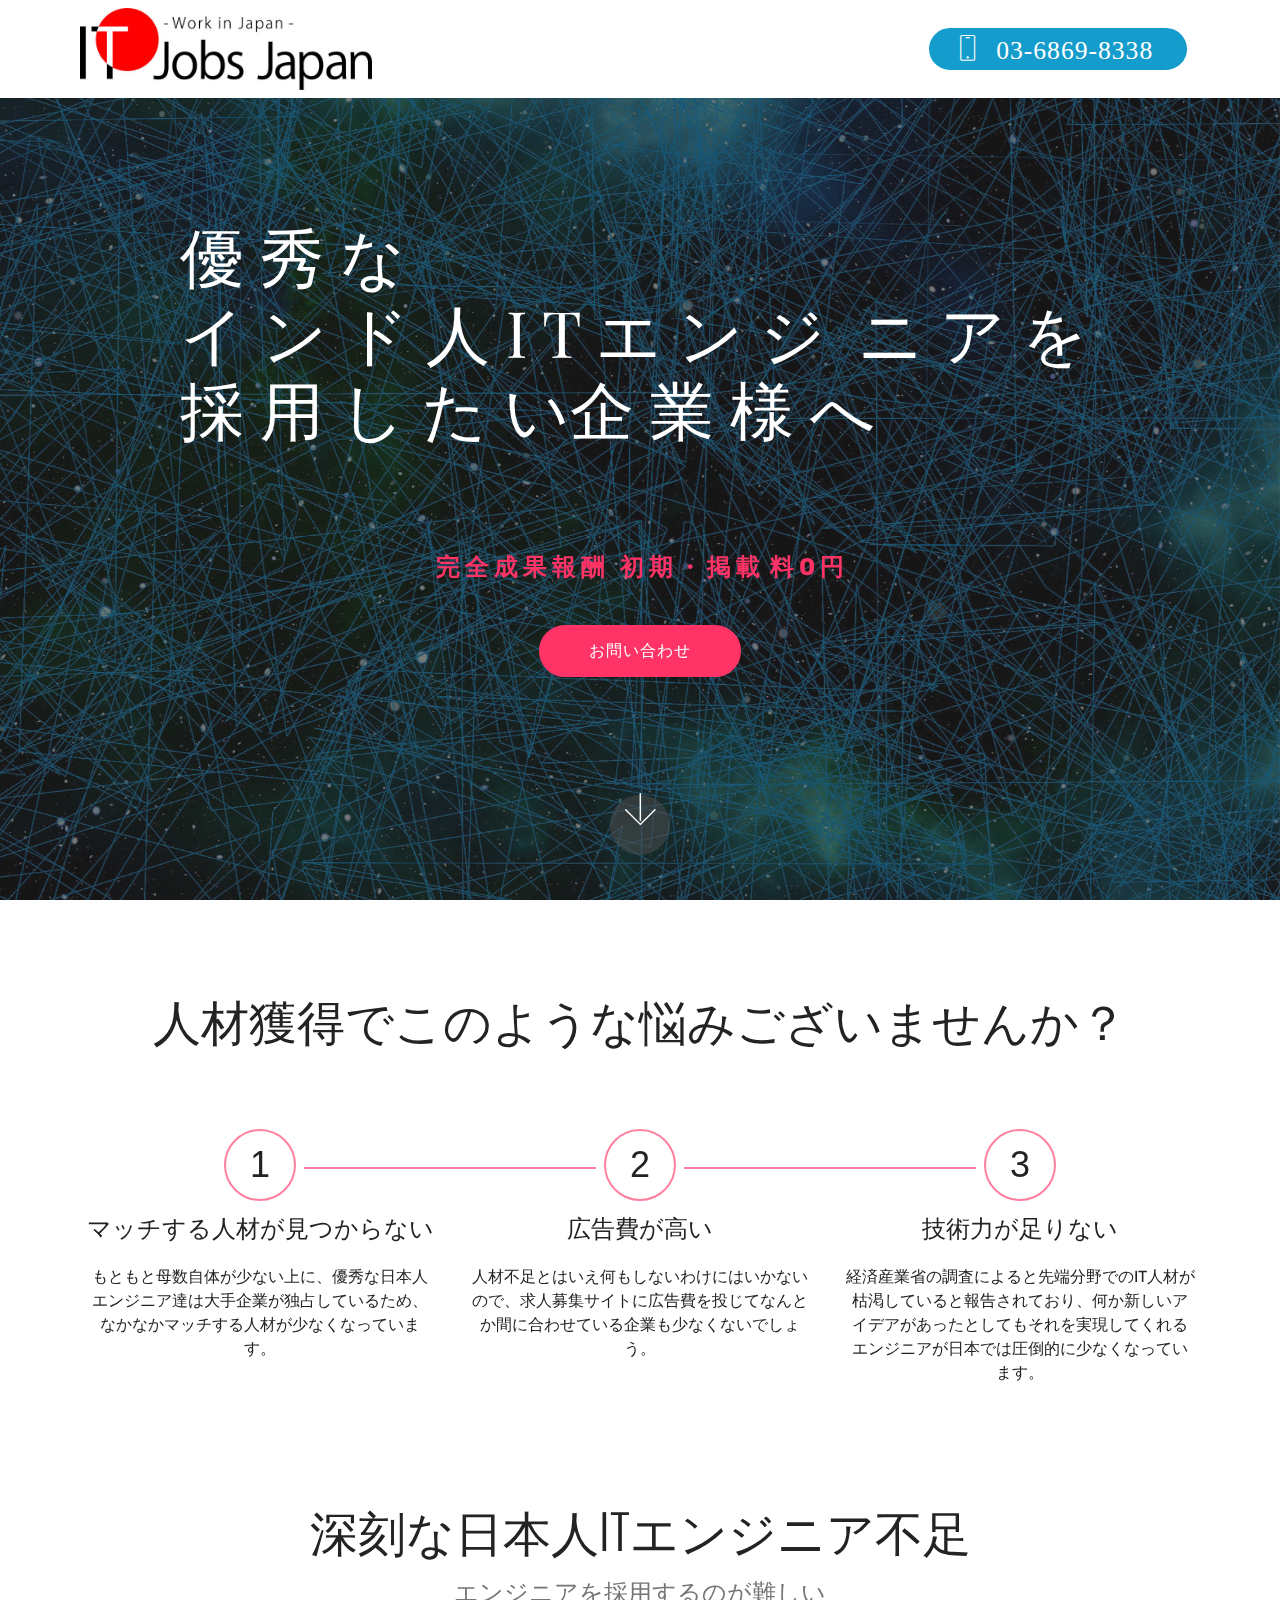
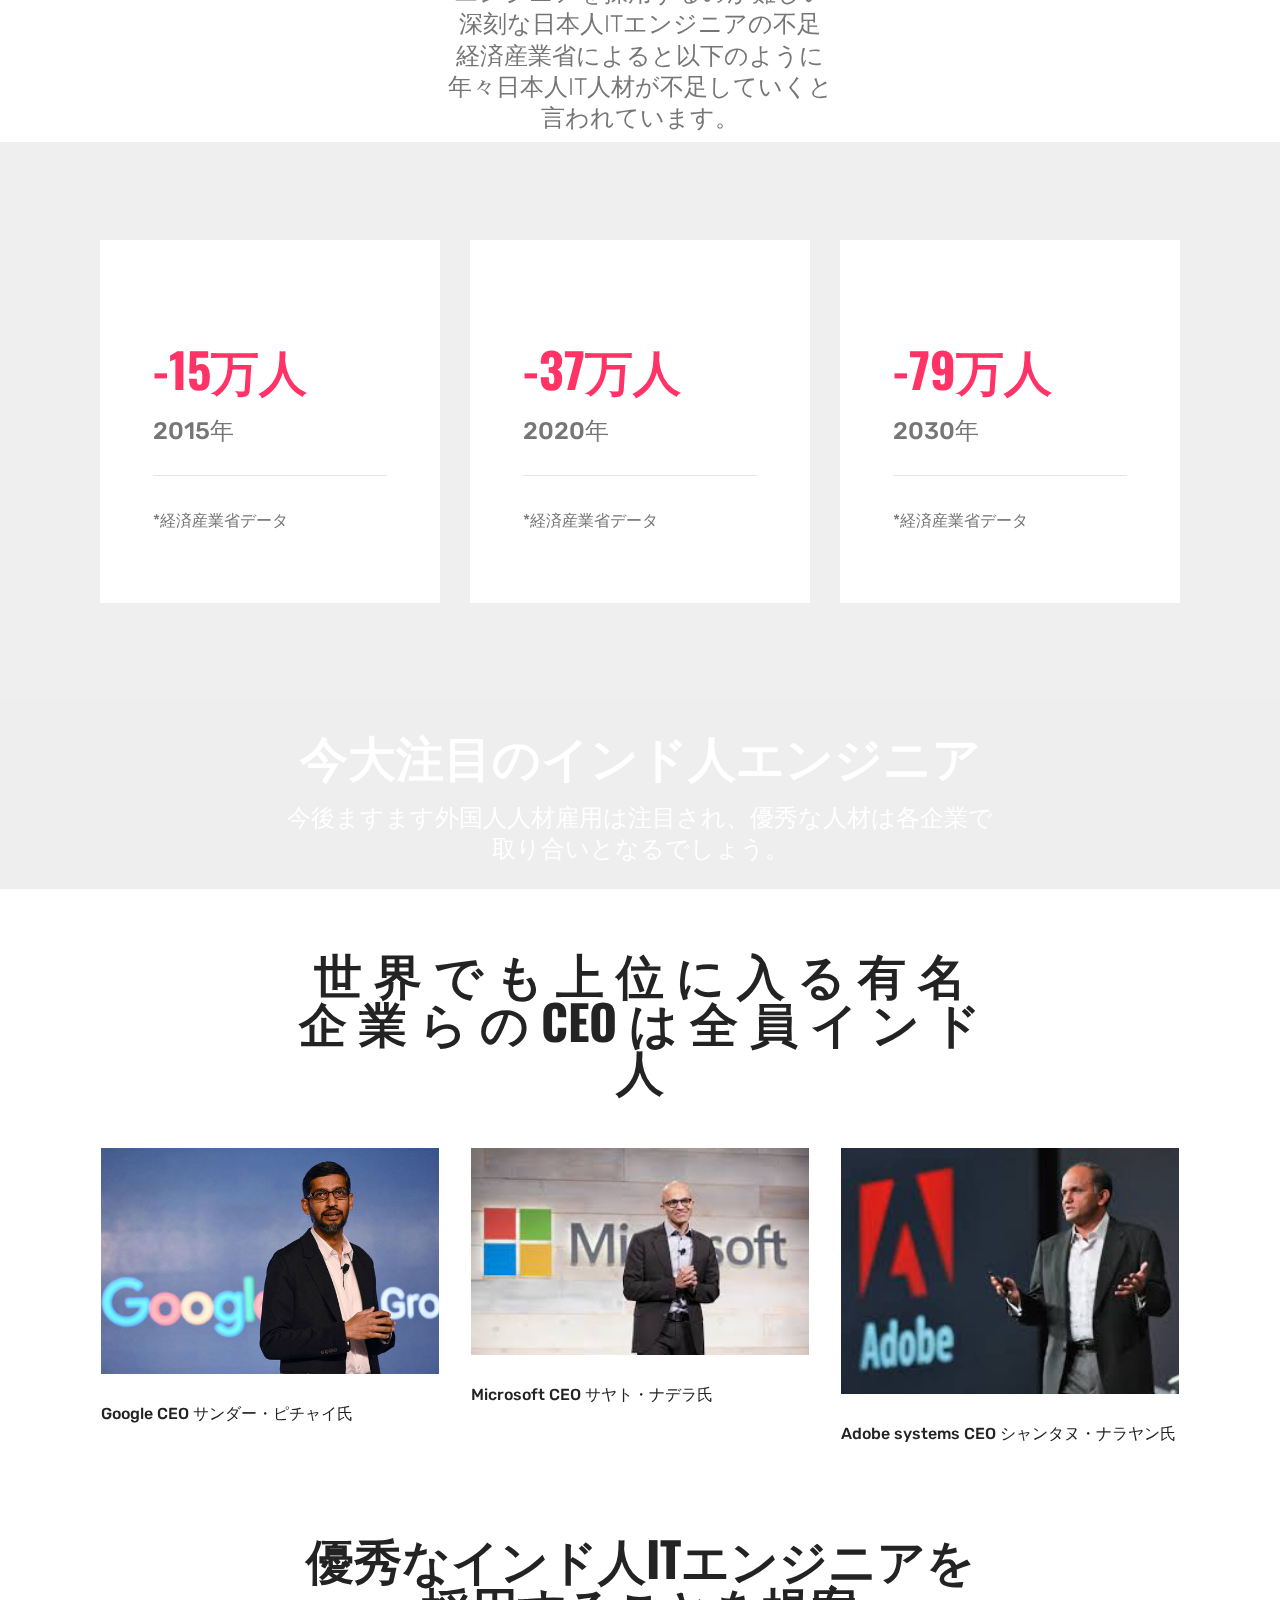
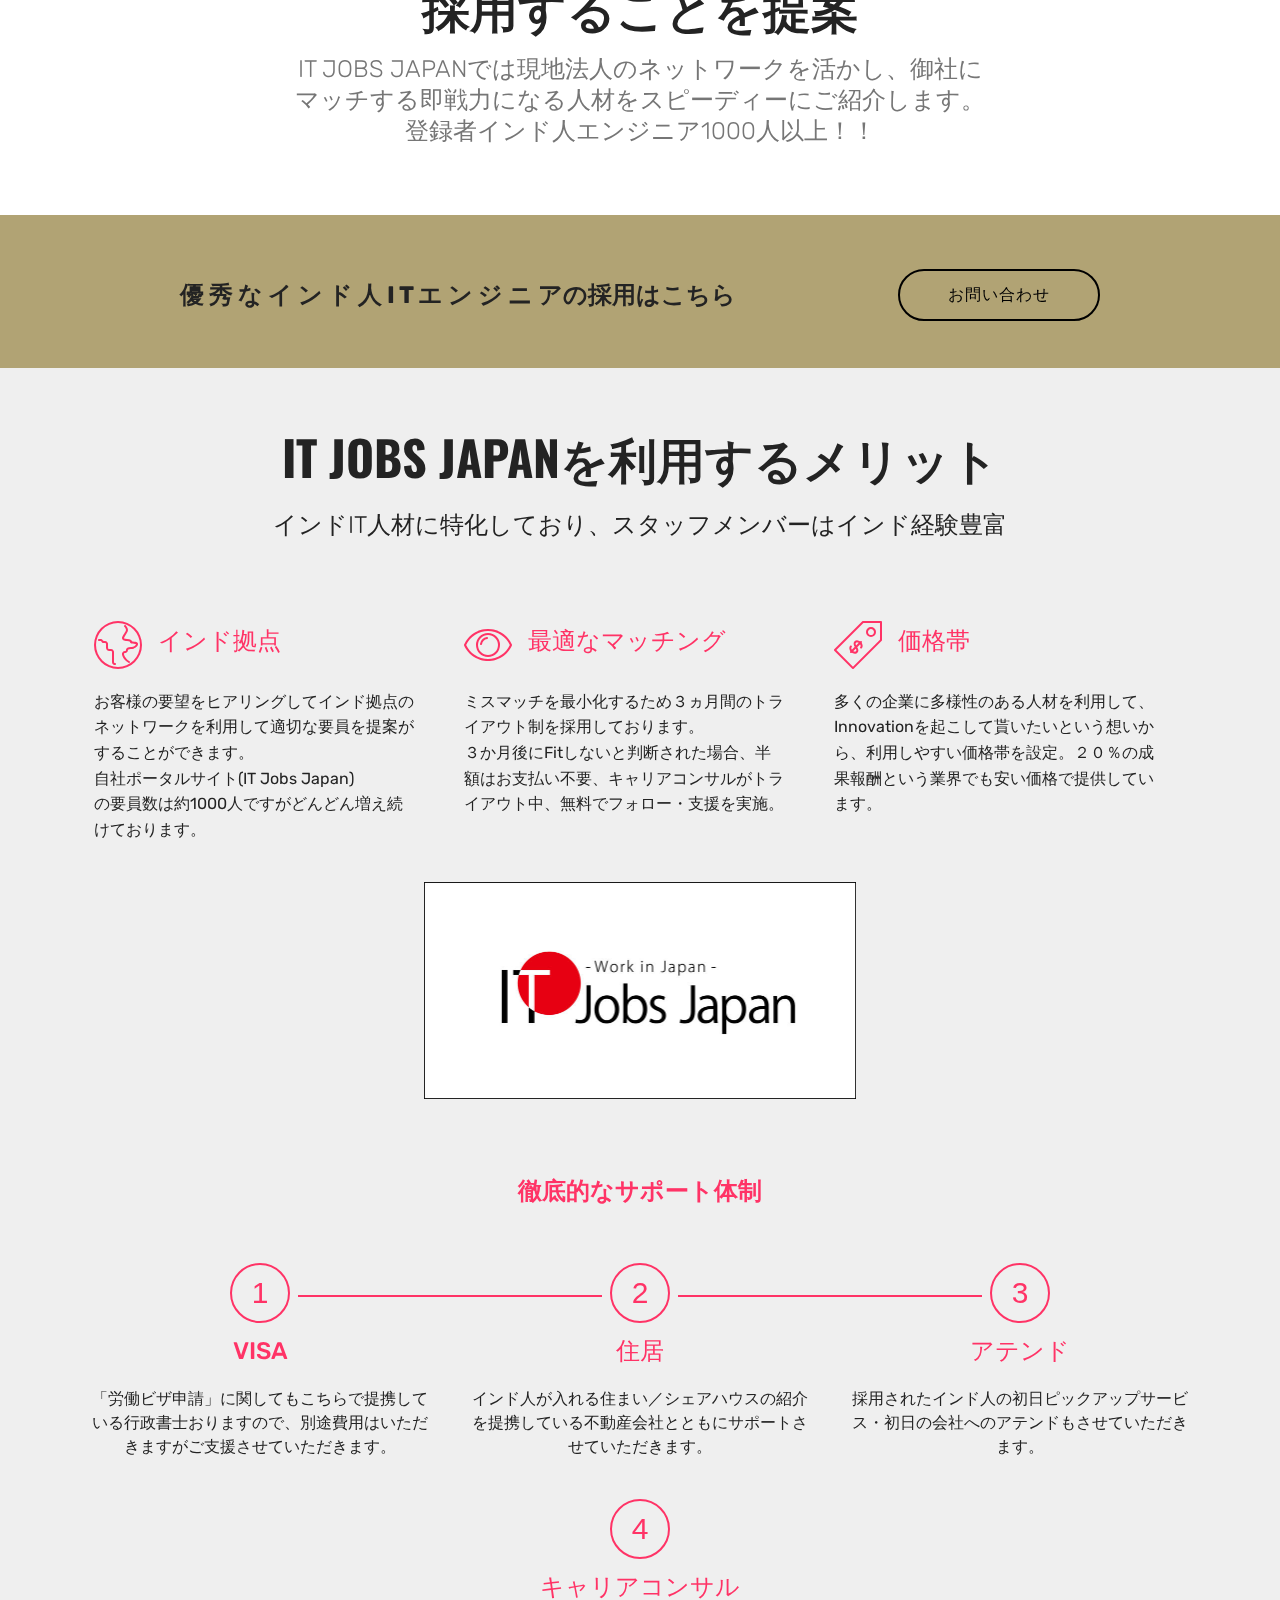
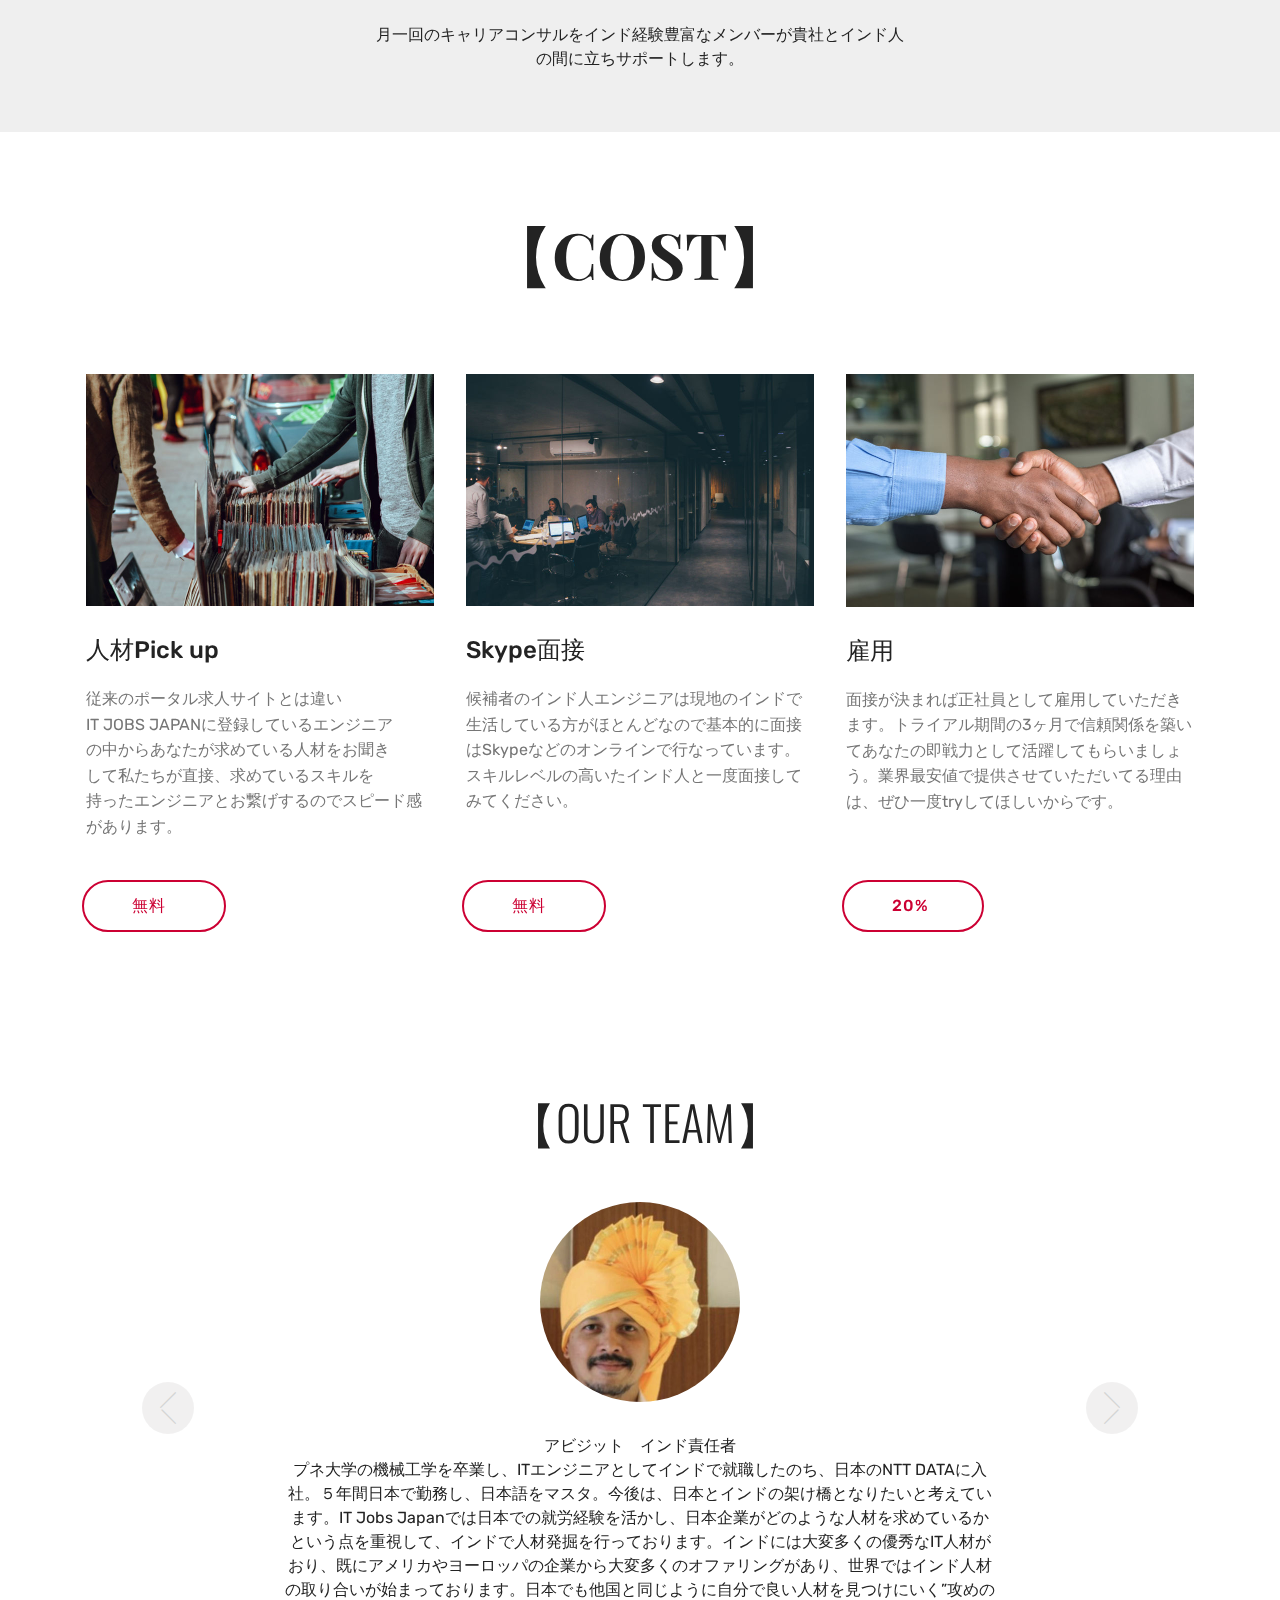
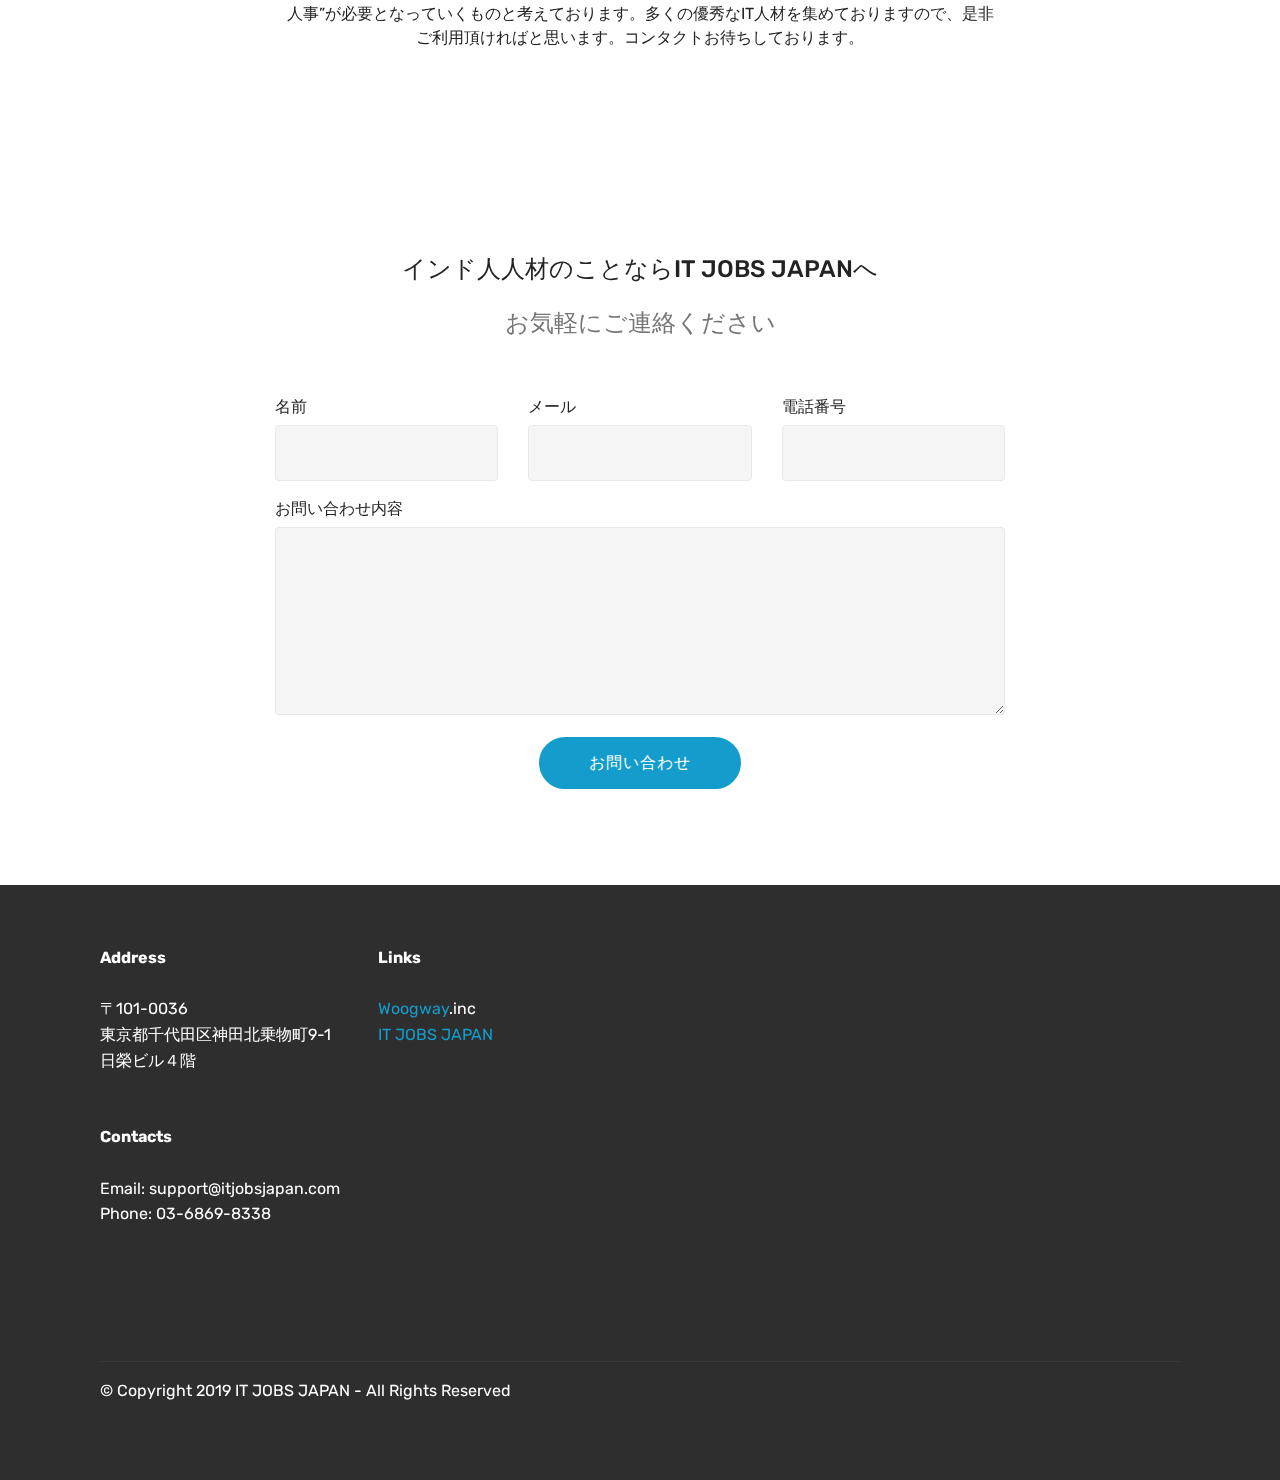
==== commit 4ba39b78: "create github pages" ====
--- a/index.html
+++ b/index.html
@@ -11,6 +11,7 @@
   
   <title>Home</title>
   <link rel="stylesheet" href="assets/web/assets/mobirise-icons/mobirise-icons.css">
+  <link rel="stylesheet" href="assets/icon54/style.css">
   <link rel="stylesheet" href="assets/tether/tether.min.css">
   <link rel="stylesheet" href="assets/bootstrap/css/bootstrap.min.css">
   <link rel="stylesheet" href="assets/bootstrap/css/bootstrap-grid.min.css">
@@ -56,7 +57,7 @@
     </nav>
 </section>
 
-<section class="engine"><a href="https://mobirise.info/t">amp template</a></section><section class="header5 cid-rDIT4oekh3 mbr-fullscreen mbr-parallax-background" id="header5-1">
+<section class="engine"><a href="https://mobirise.info/q">responsive website templates</a></section><section class="header5 cid-rDIT4oekh3 mbr-fullscreen mbr-parallax-background" id="header5-1">
 
     
 
@@ -368,7 +369,7 @@
                 <div class="card p-4 col-12 col-md-6 col-lg-4">
                     <div class="media pb-3">
                         <div class="card-img align-self-center">
-                            <span class="mbr-iconfont mbri-bootstrap" style="color: rgb(255, 127, 159); fill: rgb(255, 127, 159);"></span>
+                            <span class="mbr-iconfont mbri-globe" style="color: rgb(255, 51, 102); fill: rgb(255, 51, 102);"></span>
                         </div>
                         <div class="media-body">
                             <h4 class="card-title py-2 align-left mbr-fonts-style display-5">
@@ -383,7 +384,7 @@
                 <div class="card p-4 col-12 col-md-6 col-lg-4">
                 <div class="media pb-3">
                     <div class="card-img align-self-center">
-                        <span class="mbr-iconfont mbri-responsive" style="color: rgb(255, 127, 159); fill: rgb(255, 127, 159);"></span>
+                        <span class="mbr-iconfont mbri-preview" style="color: rgb(255, 51, 102); fill: rgb(255, 51, 102);"></span>
                     </div>
                     <div class="media-body">
                         <h4 class="card-title py-2 align-left mbr-fonts-style display-5">最適なマッチング</h4>
@@ -397,7 +398,7 @@
                 <div class="card p-4 col-12 col-md-6 col-lg-4">
                 <div class="media pb-3">
                     <div class="card-img align-self-center">
-                        <span class="mbr-iconfont mbri-upload" style="color: rgb(255, 127, 159); fill: rgb(255, 127, 159);"></span>
+                        <span class="mbr-iconfont icon54-v1-price-tag1" style="color: rgb(255, 51, 102); fill: rgb(255, 51, 102);"></span>
                     </div>
                     <div class="media-body">
                         <h4 class="card-title py-2 align-left mbr-fonts-style display-5">
@@ -679,7 +680,7 @@
         <div class="row justify-content-center">
             <div class="media-container-column col-lg-8" data-form-type="formoid">
                 <!---Formbuilder Form--->
-                <form action="https://mobirise.com/" method="POST" class="mbr-form form-with-styler" data-form-title="Mobirise Form"><input type="hidden" name="email" data-form-email="true" value="1MMNvYO5BEUJ+XHYtUYv0ZefrITuhX/mt/TxiCy1zyPG9yB3WwIXKTZIrwDCMuAdcVXAmLacV4h5+ptyZZO8Q8pqFsOpMx1T9iSyacl26crYWNVrjg7vkspRn0vDqflF">
+                <form action="https://mobirise.com/" method="POST" class="mbr-form form-with-styler" data-form-title="Mobirise Form"><input type="hidden" name="email" data-form-email="true" value="58rj1i6XZRQI7yabg+Mm3WMS/dscsBxEqThx4TveZmHCkoPnLRKoRAenEIFTFBJz5qKffuQTheDkkO7u7XZCh9SqKvJUYdnN+TCaOqExW9euIrk+ePxvMkCJzSioWRH5">
                     <div class="row">
                         <div hidden="hidden" data-form-alert="" class="alert alert-success col-12">Thanks for filling out the form!</div>
                         <div hidden="hidden" data-form-alert-danger="" class="alert alert-danger col-12">
@@ -763,13 +764,13 @@
   <script src="assets/popper/popper.min.js"></script>
   <script src="assets/tether/tether.min.js"></script>
   <script src="assets/bootstrap/js/bootstrap.min.js"></script>
-  <script src="assets/smoothscroll/smooth-scroll.js"></script>
   <script src="assets/dropdown/js/nav-dropdown.js"></script>
   <script src="assets/dropdown/js/navbar-dropdown.js"></script>
   <script src="assets/touchswipe/jquery.touch-swipe.min.js"></script>
   <script src="assets/parallax/jarallax.min.js"></script>
   <script src="assets/bootstrapcarouselswipe/bootstrap-carousel-swipe.js"></script>
   <script src="assets/mbr-testimonials-slider/mbr-testimonials-slider.js"></script>
+  <script src="assets/smoothscroll/smooth-scroll.js"></script>
   <script src="assets/theme/js/script.js"></script>
   <script src="assets/formoid/formoid.min.js"></script>
   
--- a/assets/icon54/style.css
+++ b/assets/icon54/style.css
@@ -0,0 +1,6381 @@
+@font-face {
+    font-family: 'icon54';
+    src: url('fonts/icon54.eot?uf6sbu');
+    src: url('fonts/icon54.eot?uf6sbu#iefix') format('embedded-opentype'),
+        url('fonts/icon54.ttf?uf6sbu') format('truetype'),
+        url('fonts/icon54.woff?uf6sbu') format('woff'),
+        url('fonts/icon54.svg?uf6sbu#icon54') format('svg');
+    font-weight: normal;
+    font-style: normal;
+}
+
+[class^='icon54-v1-'],
+[class*=' icon54-v1-'] {
+    /* use !important to prevent issues with browser extensions that change fonts */
+    font-family: 'icon54' !important;
+    speak: none;
+    font-style: normal;
+    font-weight: normal;
+    font-variant: normal;
+    text-transform: none;
+    line-height: 1;
+
+    /* Better Font Rendering =========== */
+    -webkit-font-smoothing: antialiased;
+    -moz-osx-font-smoothing: grayscale;
+}
+
+.icon54-v1-add-bag::before {
+    content: '\e900';
+}
+.icon54-v1-add-cart2::before {
+    content: '\e901';
+}
+.icon54-v1-add-chat1::before {
+    content: '\e902';
+}
+.icon54-v1-add-chat2::before {
+    content: '\e903';
+}
+.icon54-v1-add-chat3::before {
+    content: '\e904';
+}
+.icon54-v1-bitcoin-bag::before {
+    content: '\e905';
+}
+.icon54-v1-bitcoin-cart::before {
+    content: '\e906';
+}
+.icon54-v1-cart::before {
+    content: '\e907';
+}
+.icon54-v1-char-search2::before {
+    content: '\e908';
+}
+.icon54-v1-chat-1::before {
+    content: '\e909';
+}
+.icon54-v1-chat-2::before {
+    content: '\e90a';
+}
+.icon54-v1-chat-3::before {
+    content: '\e90b';
+}
+.icon54-v1-chat-bubble1::before {
+    content: '\e90c';
+}
+.icon54-v1-chat-bubble2::before {
+    content: '\e90d';
+}
+.icon54-v1-chat-bubble4::before {
+    content: '\e90e';
+}
+.icon54-v1-chat-bubble5::before {
+    content: '\e90f';
+}
+.icon54-v1-chat-buble3::before {
+    content: '\e910';
+}
+.icon54-v1-chat-delete1::before {
+    content: '\e911';
+}
+.icon54-v1-chat-delete2::before {
+    content: '\e912';
+}
+.icon54-v1-chat-delete3::before {
+    content: '\e913';
+}
+.icon54-v1-chat-error1::before {
+    content: '\e914';
+}
+.icon54-v1-chat-error2::before {
+    content: '\e915';
+}
+.icon54-v1-chat-error3::before {
+    content: '\e916';
+}
+.icon54-v1-chat-help1::before {
+    content: '\e917';
+}
+.icon54-v1-chat-help2::before {
+    content: '\e918';
+}
+.icon54-v1-chat-help3::before {
+    content: '\e919';
+}
+.icon54-v1-chat-remouve1::before {
+    content: '\e91a';
+}
+.icon54-v1-chat-remouve2::before {
+    content: '\e91b';
+}
+.icon54-v1-chat-remouve3::before {
+    content: '\e91c';
+}
+.icon54-v1-chat-search1::before {
+    content: '\e91d';
+}
+.icon54-v1-chat-search3::before {
+    content: '\e91e';
+}
+.icon54-v1-chat-settings1::before {
+    content: '\e91f';
+}
+.icon54-v1-chat-settings2::before {
+    content: '\e920';
+}
+.icon54-v1-chat-settings3::before {
+    content: '\e921';
+}
+.icon54-v1-chat-user1::before {
+    content: '\e922';
+}
+.icon54-v1-chat-user2::before {
+    content: '\e923';
+}
+.icon54-v1-chat-user3::before {
+    content: '\e924';
+}
+.icon54-v1-chat-user4::before {
+    content: '\e925';
+}
+.icon54-v1-check-out::before {
+    content: '\e926';
+}
+.icon54-v1-clear-bag::before {
+    content: '\e927';
+}
+.icon54-v1-clear-cart2::before {
+    content: '\e928';
+}
+.icon54-v1-conference-chat::before {
+    content: '\e929';
+}
+.icon54-v1-conference-speach::before {
+    content: '\e92a';
+}
+.icon54-v1-credit-card::before {
+    content: '\e92b';
+}
+.icon54-v1-cuppon::before {
+    content: '\e92c';
+}
+.icon54-v1-dismiss-bag::before {
+    content: '\e92d';
+}
+.icon54-v1-dismiss-cart::before {
+    content: '\e92e';
+}
+.icon54-v1-dismiss-chat1::before {
+    content: '\e92f';
+}
+.icon54-v1-dismiss-chat2::before {
+    content: '\e930';
+}
+.icon54-v1-dismiss-chat3::before {
+    content: '\e931';
+}
+.icon54-v1-dollar-bag::before {
+    content: '\e932';
+}
+.icon54-v1-dollar-cart::before {
+    content: '\e933';
+}
+.icon54-v1-done-bag::before {
+    content: '\e934';
+}
+.icon54-v1-done-cat::before {
+    content: '\e935';
+}
+.icon54-v1-dream-bubble1::before {
+    content: '\e936';
+}
+.icon54-v1-dream-bubble2::before {
+    content: '\e937';
+}
+.icon54-v1-dreamimg-2::before {
+    content: '\e938';
+}
+.icon54-v1-dreaming-1::before {
+    content: '\e939';
+}
+.icon54-v1-euro-bag::before {
+    content: '\e93a';
+}
+.icon54-v1-euro-cart::before {
+    content: '\e93b';
+}
+.icon54-v1-favorite-bag::before {
+    content: '\e93c';
+}
+.icon54-v1-favorite-cart::before {
+    content: '\e93d';
+}
+.icon54-v1-favorite-chat1::before {
+    content: '\e93e';
+}
+.icon54-v1-favorite-chat2::before {
+    content: '\e93f';
+}
+.icon54-v1-favorite-chat3::before {
+    content: '\e940';
+}
+.icon54-v1-full-cart2::before {
+    content: '\e941';
+}
+.icon54-v1-gift-box2::before {
+    content: '\e942';
+}
+.icon54-v1-gift-card2::before {
+    content: '\e943';
+}
+.icon54-v1-home-bag::before {
+    content: '\e944';
+}
+.icon54-v1-hot-offer::before {
+    content: '\e945';
+}
+.icon54-v1-mobile-shopping1::before {
+    content: '\e946';
+}
+.icon54-v1-mobile-shopping2::before {
+    content: '\e947';
+}
+.icon54-v1-on-sale2::before {
+    content: '\e948';
+}
+.icon54-v1-on-sale::before {
+    content: '\e949';
+}
+.icon54-v1-online-shopping1::before {
+    content: '\e94a';
+}
+.icon54-v1-online-store::before {
+    content: '\e94b';
+}
+.icon54-v1-open-box::before {
+    content: '\e94c';
+}
+.icon54-v1-pound-bag::before {
+    content: '\e94d';
+}
+.icon54-v1-pound-cart::before {
+    content: '\e94e';
+}
+.icon54-v1-remouve-bag::before {
+    content: '\e94f';
+}
+.icon54-v1-remouve-cart2::before {
+    content: '\e950';
+}
+.icon54-v1-rotate-2::before {
+    content: '\e951';
+}
+.icon54-v1-search-bag::before {
+    content: '\e952';
+}
+.icon54-v1-search-cart::before {
+    content: '\e953';
+}
+.icon54-v1-secure-shopping3::before {
+    content: '\e954';
+}
+.icon54-v1-secure-shopping4::before {
+    content: '\e955';
+}
+.icon54-v1-secure-shopping5::before {
+    content: '\e956';
+}
+.icon54-v1-share-conversation1::before {
+    content: '\e957';
+}
+.icon54-v1-share-conversation2::before {
+    content: '\e958';
+}
+.icon54-v1-share-conversation3::before {
+    content: '\e959';
+}
+.icon54-v1-shipping-box::before {
+    content: '\e95a';
+}
+.icon54-v1-shipping-scedule::before {
+    content: '\e95b';
+}
+.icon54-v1-shipping::before {
+    content: '\e95c';
+}
+.icon54-v1-shopping-bag::before {
+    content: '\e95d';
+}
+.icon54-v1-video-message::before {
+    content: '\e95e';
+}
+.icon54-v1-voice-message::before {
+    content: '\e95f';
+}
+.icon54-v1-web-shop1::before {
+    content: '\e960';
+}
+.icon54-v1-web-shop2::before {
+    content: '\e961';
+}
+.icon54-v1-web-shop3::before {
+    content: '\e962';
+}
+.icon54-v1-d-blockchart1::before {
+    content: '\e963';
+}
+.icon54-v1-112::before {
+    content: '\e964';
+}
+.icon54-v1-911::before {
+    content: '\e965';
+}
+.icon54-v1-add-call::before {
+    content: '\e966';
+}
+.icon54-v1-balloons::before {
+    content: '\e967';
+}
+.icon54-v1-baseball-cap::before {
+    content: '\e968';
+}
+.icon54-v1-bat-man::before {
+    content: '\e969';
+}
+.icon54-v1-block-call::before {
+    content: '\e96a';
+}
+.icon54-v1-block-chart1::before {
+    content: '\e96b';
+}
+.icon54-v1-block-chart2::before {
+    content: '\e96c';
+}
+.icon54-v1-block-chart3::before {
+    content: '\e96d';
+}
+.icon54-v1-bluetuth-phonespeaker::before {
+    content: '\e96e';
+}
+.icon54-v1-call-24h::before {
+    content: '\e96f';
+}
+.icon54-v1-call-center24h::before {
+    content: '\e970';
+}
+.icon54-v1-call-forward::before {
+    content: '\e971';
+}
+.icon54-v1-call-made::before {
+    content: '\e972';
+}
+.icon54-v1-call-recieved::before {
+    content: '\e973';
+}
+.icon54-v1-call-reservation::before {
+    content: '\e974';
+}
+.icon54-v1-clear-call::before {
+    content: '\e975';
+}
+.icon54-v1-crain-hook::before {
+    content: '\e976';
+}
+.icon54-v1-decreasing-chart1::before {
+    content: '\e977';
+}
+.icon54-v1-decreasing-chart2::before {
+    content: '\e978';
+}
+.icon54-v1-delayed-call::before {
+    content: '\e979';
+}
+.icon54-v1-diagram-1::before {
+    content: '\e97a';
+}
+.icon54-v1-diagram-2::before {
+    content: '\e97b';
+}
+.icon54-v1-diagram-3::before {
+    content: '\e97c';
+}
+.icon54-v1-diagram-4::before {
+    content: '\e97d';
+}
+.icon54-v1-dial-pad2::before {
+    content: '\e97e';
+}
+.icon54-v1-dot-chart1::before {
+    content: '\e97f';
+}
+.icon54-v1-dot-chart2::before {
+    content: '\e980';
+}
+.icon54-v1-dot-chart3::before {
+    content: '\e981';
+}
+.icon54-v1-enter-1::before {
+    content: '\e982';
+}
+.icon54-v1-enter-2::before {
+    content: '\e983';
+}
+.icon54-v1-exit-1::before {
+    content: '\e984';
+}
+.icon54-v1-exit-2::before {
+    content: '\e985';
+}
+.icon54-v1-fax-phone::before {
+    content: '\e986';
+}
+.icon54-v1-fragment-chart::before {
+    content: '\e987';
+}
+.icon54-v1-hold-theline::before {
+    content: '\e988';
+}
+.icon54-v1-id-tag::before {
+    content: '\e989';
+}
+.icon54-v1-increasing-chart1::before {
+    content: '\e98a';
+}
+.icon54-v1-increasing-chart2::before {
+    content: '\e98b';
+}
+.icon54-v1-key-2::before {
+    content: '\e98c';
+}
+.icon54-v1-key-hole1::before {
+    content: '\e98d';
+}
+.icon54-v1-key-hole2::before {
+    content: '\e98e';
+}
+.icon54-v1-landscape-chart::before {
+    content: '\e98f';
+}
+.icon54-v1-line-chart1::before {
+    content: '\e990';
+}
+.icon54-v1-line-chart2::before {
+    content: '\e991';
+}
+.icon54-v1-line-chart3::before {
+    content: '\e992';
+}
+.icon54-v1-lock-1::before {
+    content: '\e993';
+}
+.icon54-v1-lock-call::before {
+    content: '\e994';
+}
+.icon54-v1-lock-user1::before {
+    content: '\e995';
+}
+.icon54-v1-lock-user2::before {
+    content: '\e996';
+}
+.icon54-v1-login-form1::before {
+    content: '\e997';
+}
+.icon54-v1-login-form2::before {
+    content: '\e998';
+}
+.icon54-v1-marge-call::before {
+    content: '\e999';
+}
+.icon54-v1-missed-call::before {
+    content: '\e99a';
+}
+.icon54-v1-name-tag::before {
+    content: '\e99b';
+}
+.icon54-v1-open-lock::before {
+    content: '\e99c';
+}
+.icon54-v1-pause-call::before {
+    content: '\e99d';
+}
+.icon54-v1-phone-1::before {
+    content: '\e99e';
+}
+.icon54-v1-phone-2::before {
+    content: '\e99f';
+}
+.icon54-v1-phone-3::before {
+    content: '\e9a0';
+}
+.icon54-v1-phone-4::before {
+    content: '\e9a1';
+}
+.icon54-v1-phone-book::before {
+    content: '\e9a2';
+}
+.icon54-v1-phone-box::before {
+    content: '\e9a3';
+}
+.icon54-v1-phone-intalk::before {
+    content: '\e9a4';
+}
+.icon54-v1-phone-ring::before {
+    content: '\e9a5';
+}
+.icon54-v1-phone-shopping::before {
+    content: '\e9a6';
+}
+.icon54-v1-pie-chart1::before {
+    content: '\e9a7';
+}
+.icon54-v1-pie-chart2::before {
+    content: '\e9a8';
+}
+.icon54-v1-pie-chart3::before {
+    content: '\e9a9';
+}
+.icon54-v1-pin-code::before {
+    content: '\e9aa';
+}
+.icon54-v1-public-phone::before {
+    content: '\e9ab';
+}
+.icon54-v1-recall::before {
+    content: '\e9ac';
+}
+.icon54-v1-record-call::before {
+    content: '\e9ad';
+}
+.icon54-v1-remouve-call::before {
+    content: '\e9ae';
+}
+.icon54-v1-ring-chart1::before {
+    content: '\e9af';
+}
+.icon54-v1-ring-chart2::before {
+    content: '\e9b0';
+}
+.icon54-v1-signal-0::before {
+    content: '\e9b1';
+}
+.icon54-v1-signal-1::before {
+    content: '\e9b2';
+}
+.icon54-v1-signal-2::before {
+    content: '\e9b3';
+}
+.icon54-v1-signal-3::before {
+    content: '\e9b4';
+}
+.icon54-v1-signal-4::before {
+    content: '\e9b5';
+}
+.icon54-v1-signal-5::before {
+    content: '\e9b6';
+}
+.icon54-v1-sinus::before {
+    content: '\e9b7';
+}
+.icon54-v1-split-call::before {
+    content: '\e9b8';
+}
+.icon54-v1-success-chart::before {
+    content: '\e9b9';
+}
+.icon54-v1-table-chart1::before {
+    content: '\e9ba';
+}
+.icon54-v1-table-chart2::before {
+    content: '\e9bb';
+}
+.icon54-v1-tangent::before {
+    content: '\e9bc';
+}
+.icon54-v1-bedroom::before {
+    content: '\e9bd';
+}
+.icon54-v1-fingertouch::before {
+    content: '\e9be';
+}
+.icon54-v1-hour::before {
+    content: '\e9bf';
+}
+.icon54-v1-bedroom2::before {
+    content: '\e9c0';
+}
+.icon54-v1-files::before {
+    content: '\e9c1';
+}
+.icon54-v1-fingertouch2::before {
+    content: '\e9c2';
+}
+.icon54-v1-files2::before {
+    content: '\e9c3';
+}
+.icon54-v1-fingertouch3::before {
+    content: '\e9c4';
+}
+.icon54-v1-starbed::before {
+    content: '\e9c5';
+}
+.icon54-v1-g-network::before {
+    content: '\e9c6';
+}
+.icon54-v1-gp-doc::before {
+    content: '\e9c7';
+}
+.icon54-v1-fingerroatate::before {
+    content: '\e9c8';
+}
+.icon54-v1-fingertouch4::before {
+    content: '\e9c9';
+}
+.icon54-v1-g-network2::before {
+    content: '\e9ca';
+}
+.icon54-v1-starhotel1::before {
+    content: '\e9cb';
+}
+.icon54-v1-starhotel2::before {
+    content: '\e9cc';
+}
+.icon54-v1-ball::before {
+    content: '\e9cd';
+}
+.icon54-v1-min::before {
+    content: '\e9ce';
+}
+.icon54-v1-by7::before {
+    content: '\e9cf';
+}
+.icon54-v1-min2::before {
+    content: '\e9d0';
+}
+.icon54-v1-min3::before {
+    content: '\e9d1';
+}
+.icon54-v1-abascus-calculator::before {
+    content: '\e9d2';
+}
+.icon54-v1-accordion::before {
+    content: '\e9d3';
+}
+.icon54-v1-acrobat-file::before {
+    content: '\e9d4';
+}
+.icon54-v1-add-basket::before {
+    content: '\e9d5';
+}
+.icon54-v1-add-bookmark::before {
+    content: '\e9d6';
+}
+.icon54-v1-add-card::before {
+    content: '\e9d7';
+}
+.icon54-v1-add-cart::before {
+    content: '\e9d8';
+}
+.icon54-v1-add-cloud::before {
+    content: '\e9d9';
+}
+.icon54-v1-add-doc::before {
+    content: '\e9da';
+}
+.icon54-v1-add-file::before {
+    content: '\e9db';
+}
+.icon54-v1-add-folder::before {
+    content: '\e9dc';
+}
+.icon54-v1-add-location::before {
+    content: '\e9dd';
+}
+.icon54-v1-add-mail::before {
+    content: '\e9de';
+}
+.icon54-v1-add-wifi::before {
+    content: '\e9df';
+}
+.icon54-v1-addon-setting::before {
+    content: '\e9e0';
+}
+.icon54-v1-addvertise::before {
+    content: '\e9e1';
+}
+.icon54-v1-adobe-flashplayer::before {
+    content: '\e9e2';
+}
+.icon54-v1-adobe::before {
+    content: '\e9e3';
+}
+.icon54-v1-aif-doc::before {
+    content: '\e9e4';
+}
+.icon54-v1-air-conditioner2::before {
+    content: '\e9e5';
+}
+.icon54-v1-air-conditioner::before {
+    content: '\e9e6';
+}
+.icon54-v1-air-conditioner1::before {
+    content: '\e9e7';
+}
+.icon54-v1-airbnb::before {
+    content: '\e9e8';
+}
+.icon54-v1-alambic::before {
+    content: '\e9e9';
+}
+.icon54-v1-alarm-clock1::before {
+    content: '\e9ea';
+}
+.icon54-v1-alarm-clock2::before {
+    content: '\e9eb';
+}
+.icon54-v1-alarm-clock3::before {
+    content: '\e9ec';
+}
+.icon54-v1-alarm-sound::before {
+    content: '\e9ed';
+}
+.icon54-v1-align-center::before {
+    content: '\e9ee';
+}
+.icon54-v1-align-left::before {
+    content: '\e9ef';
+}
+.icon54-v1-align-right::before {
+    content: '\e9f0';
+}
+.icon54-v1-all-directions::before {
+    content: '\e9f1';
+}
+.icon54-v1-allert-card::before {
+    content: '\e9f2';
+}
+.icon54-v1-alligator::before {
+    content: '\e9f3';
+}
+.icon54-v1-alphabet-list::before {
+    content: '\e9f4';
+}
+.icon54-v1-alu-recycle::before {
+    content: '\e9f5';
+}
+.icon54-v1-amazon::before {
+    content: '\e9f6';
+}
+.icon54-v1-ambulance-1::before {
+    content: '\e9f7';
+}
+.icon54-v1-ambulance::before {
+    content: '\e9f8';
+}
+.icon54-v1-amd::before {
+    content: '\e9f9';
+}
+.icon54-v1-amex-2::before {
+    content: '\e9fa';
+}
+.icon54-v1-amex::before {
+    content: '\e9fb';
+}
+.icon54-v1-amplifier-1::before {
+    content: '\e9fc';
+}
+.icon54-v1-amplifier-2::before {
+    content: '\e9fd';
+}
+.icon54-v1-analogue-antenna::before {
+    content: '\e9fe';
+}
+.icon54-v1-anchor::before {
+    content: '\e9ff';
+}
+.icon54-v1-android::before {
+    content: '\ea00';
+}
+.icon54-v1-angel2::before {
+    content: '\ea01';
+}
+.icon54-v1-angel::before {
+    content: '\ea02';
+}
+.icon54-v1-angry-birds2::before {
+    content: '\ea03';
+}
+.icon54-v1-angry-birds::before {
+    content: '\ea04';
+}
+.icon54-v1-anonymous-1::before {
+    content: '\ea05';
+}
+.icon54-v1-anonymous-2::before {
+    content: '\ea06';
+}
+.icon54-v1-ant::before {
+    content: '\ea07';
+}
+.icon54-v1-antilop::before {
+    content: '\ea08';
+}
+.icon54-v1-app-setting::before {
+    content: '\ea09';
+}
+.icon54-v1-apple2::before {
+    content: '\ea0a';
+}
+.icon54-v1-apple::before {
+    content: '\ea0b';
+}
+.icon54-v1-appstore-2::before {
+    content: '\ea0c';
+}
+.icon54-v1-arc-phisics::before {
+    content: '\ea0d';
+}
+.icon54-v1-arcade::before {
+    content: '\ea0e';
+}
+.icon54-v1-archery-1::before {
+    content: '\ea0f';
+}
+.icon54-v1-archery-2::before {
+    content: '\ea10';
+}
+.icon54-v1-aries::before {
+    content: '\ea11';
+}
+.icon54-v1-army-solider::before {
+    content: '\ea12';
+}
+.icon54-v1-artboard::before {
+    content: '\ea13';
+}
+.icon54-v1-astronaut::before {
+    content: '\ea14';
+}
+.icon54-v1-at-symbol::before {
+    content: '\ea15';
+}
+.icon54-v1-ati::before {
+    content: '\ea16';
+}
+.icon54-v1-atm-1::before {
+    content: '\ea17';
+}
+.icon54-v1-atm-2::before {
+    content: '\ea18';
+}
+.icon54-v1-atm-3::before {
+    content: '\ea19';
+}
+.icon54-v1-atom::before {
+    content: '\ea1a';
+}
+.icon54-v1-atomic-reactor::before {
+    content: '\ea1b';
+}
+.icon54-v1-attach-file::before {
+    content: '\ea1c';
+}
+.icon54-v1-attache-mail::before {
+    content: '\ea1d';
+}
+.icon54-v1-attacher::before {
+    content: '\ea1e';
+}
+.icon54-v1-attention-cloud::before {
+    content: '\ea1f';
+}
+.icon54-v1-attention1-doc::before {
+    content: '\ea20';
+}
+.icon54-v1-attention2-doc::before {
+    content: '\ea21';
+}
+.icon54-v1-auction::before {
+    content: '\ea22';
+}
+.icon54-v1-auto-flash::before {
+    content: '\ea23';
+}
+.icon54-v1-auto-gearbox::before {
+    content: '\ea24';
+}
+.icon54-v1-aux-cabel::before {
+    content: '\ea25';
+}
+.icon54-v1-avi-doc::before {
+    content: '\ea26';
+}
+.icon54-v1-backward-button::before {
+    content: '\ea27';
+}
+.icon54-v1-backward::before {
+    content: '\ea28';
+}
+.icon54-v1-bacteria-1::before {
+    content: '\ea29';
+}
+.icon54-v1-bacteria-4::before {
+    content: '\ea2a';
+}
+.icon54-v1-bad-pig::before {
+    content: '\ea2b';
+}
+.icon54-v1-badminton::before {
+    content: '\ea2c';
+}
+.icon54-v1-bag-1::before {
+    content: '\ea2d';
+}
+.icon54-v1-bag-2::before {
+    content: '\ea2e';
+}
+.icon54-v1-balance-1::before {
+    content: '\ea2f';
+}
+.icon54-v1-balance-2::before {
+    content: '\ea30';
+}
+.icon54-v1-bald-male::before {
+    content: '\ea31';
+}
+.icon54-v1-ball-pen::before {
+    content: '\ea32';
+}
+.icon54-v1-baloon::before {
+    content: '\ea33';
+}
+.icon54-v1-banana::before {
+    content: '\ea34';
+}
+.icon54-v1-banch::before {
+    content: '\ea35';
+}
+.icon54-v1-bank-1::before {
+    content: '\ea36';
+}
+.icon54-v1-bank-2::before {
+    content: '\ea37';
+}
+.icon54-v1-bank3::before {
+    content: '\ea38';
+}
+.icon54-v1-barbeque::before {
+    content: '\ea39';
+}
+.icon54-v1-barcode-scanner::before {
+    content: '\ea3a';
+}
+.icon54-v1-barcode::before {
+    content: '\ea3b';
+}
+.icon54-v1-barrow::before {
+    content: '\ea3c';
+}
+.icon54-v1-baseball-2::before {
+    content: '\ea3d';
+}
+.icon54-v1-baseball::before {
+    content: '\ea3e';
+}
+.icon54-v1-basket-1::before {
+    content: '\ea3f';
+}
+.icon54-v1-basket-2::before {
+    content: '\ea40';
+}
+.icon54-v1-basket-ball::before {
+    content: '\ea41';
+}
+.icon54-v1-basket::before {
+    content: '\ea42';
+}
+.icon54-v1-bass-key::before {
+    content: '\ea43';
+}
+.icon54-v1-bat::before {
+    content: '\ea44';
+}
+.icon54-v1-bath-robe::before {
+    content: '\ea45';
+}
+.icon54-v1-battery2::before {
+    content: '\ea46';
+}
+.icon54-v1-battery-0::before {
+    content: '\ea47';
+}
+.icon54-v1-battery-1::before {
+    content: '\ea48';
+}
+.icon54-v1-battery-2::before {
+    content: '\ea49';
+}
+.icon54-v1-battery-3::before {
+    content: '\ea4a';
+}
+.icon54-v1-battery-4::before {
+    content: '\ea4b';
+}
+.icon54-v1-battery::before {
+    content: '\ea4c';
+}
+.icon54-v1-battrey-charge::before {
+    content: '\ea4d';
+}
+.icon54-v1-beach-ball::before {
+    content: '\ea4e';
+}
+.icon54-v1-beanie-hat::before {
+    content: '\ea4f';
+}
+.icon54-v1-bear::before {
+    content: '\ea50';
+}
+.icon54-v1-beard-man::before {
+    content: '\ea51';
+}
+.icon54-v1-beatle::before {
+    content: '\ea52';
+}
+.icon54-v1-beats::before {
+    content: '\ea53';
+}
+.icon54-v1-bee::before {
+    content: '\ea54';
+}
+.icon54-v1-beer-mug::before {
+    content: '\ea55';
+}
+.icon54-v1-behance::before {
+    content: '\ea56';
+}
+.icon54-v1-bell2::before {
+    content: '\ea57';
+}
+.icon54-v1-bell::before {
+    content: '\ea58';
+}
+.icon54-v1-bellboy::before {
+    content: '\ea59';
+}
+.icon54-v1-bellhop::before {
+    content: '\ea5a';
+}
+.icon54-v1-belt::before {
+    content: '\ea5b';
+}
+.icon54-v1-benjo::before {
+    content: '\ea5c';
+}
+.icon54-v1-bezier-1::before {
+    content: '\ea5d';
+}
+.icon54-v1-bezier-2::before {
+    content: '\ea5e';
+}
+.icon54-v1-big-eye::before {
+    content: '\ea5f';
+}
+.icon54-v1-big-jack::before {
+    content: '\ea60';
+}
+.icon54-v1-big-shopping::before {
+    content: '\ea61';
+}
+.icon54-v1-big-smile::before {
+    content: '\ea62';
+}
+.icon54-v1-bike-1::before {
+    content: '\ea63';
+}
+.icon54-v1-bike-2::before {
+    content: '\ea64';
+}
+.icon54-v1-bike-3::before {
+    content: '\ea65';
+}
+.icon54-v1-bike::before {
+    content: '\ea66';
+}
+.icon54-v1-bikini::before {
+    content: '\ea67';
+}
+.icon54-v1-binders::before {
+    content: '\ea68';
+}
+.icon54-v1-bing::before {
+    content: '\ea69';
+}
+.icon54-v1-binocular::before {
+    content: '\ea6a';
+}
+.icon54-v1-bio-1::before {
+    content: '\ea6b';
+}
+.icon54-v1-bio-2::before {
+    content: '\ea6c';
+}
+.icon54-v1-bio-ennergy::before {
+    content: '\ea6d';
+}
+.icon54-v1-bio-gas::before {
+    content: '\ea6e';
+}
+.icon54-v1-biohazzard::before {
+    content: '\ea6f';
+}
+.icon54-v1-bitcoin-2::before {
+    content: '\ea70';
+}
+.icon54-v1-bitcoin-3::before {
+    content: '\ea71';
+}
+.icon54-v1-bitcoin-cloud::before {
+    content: '\ea72';
+}
+.icon54-v1-bitcoin-doc::before {
+    content: '\ea73';
+}
+.icon54-v1-black-friday::before {
+    content: '\ea74';
+}
+.icon54-v1-blank-file::before {
+    content: '\ea75';
+}
+.icon54-v1-blend-tool::before {
+    content: '\ea76';
+}
+.icon54-v1-blogger::before {
+    content: '\ea77';
+}
+.icon54-v1-blood-drop::before {
+    content: '\ea78';
+}
+.icon54-v1-bluetuth::before {
+    content: '\ea79';
+}
+.icon54-v1-blututh-headset::before {
+    content: '\ea7a';
+}
+.icon54-v1-boiled-egg::before {
+    content: '\ea7b';
+}
+.icon54-v1-bold::before {
+    content: '\ea7c';
+}
+.icon54-v1-bomb::before {
+    content: '\ea7d';
+}
+.icon54-v1-bomber-man::before {
+    content: '\ea7e';
+}
+.icon54-v1-bookmark-1::before {
+    content: '\ea7f';
+}
+.icon54-v1-bookmark-2::before {
+    content: '\ea80';
+}
+.icon54-v1-bookmark-3::before {
+    content: '\ea81';
+}
+.icon54-v1-bookmark-4::before {
+    content: '\ea82';
+}
+.icon54-v1-bookmark-settings::before {
+    content: '\ea83';
+}
+.icon54-v1-bookmark-site2::before {
+    content: '\ea84';
+}
+.icon54-v1-bookmark-site::before {
+    content: '\ea85';
+}
+.icon54-v1-bookmarked-file::before {
+    content: '\ea86';
+}
+.icon54-v1-boot::before {
+    content: '\ea87';
+}
+.icon54-v1-botcoin-1::before {
+    content: '\ea88';
+}
+.icon54-v1-bow-tie::before {
+    content: '\ea89';
+}
+.icon54-v1-bow::before {
+    content: '\ea8a';
+}
+.icon54-v1-bowler-hat::before {
+    content: '\ea8b';
+}
+.icon54-v1-bowling-ball::before {
+    content: '\ea8c';
+}
+.icon54-v1-bowling::before {
+    content: '\ea8d';
+}
+.icon54-v1-boxing-bag::before {
+    content: '\ea8e';
+}
+.icon54-v1-boxing-glov::before {
+    content: '\ea8f';
+}
+.icon54-v1-boxing-helmet::before {
+    content: '\ea90';
+}
+.icon54-v1-boxing-ring::before {
+    content: '\ea91';
+}
+.icon54-v1-bra::before {
+    content: '\ea92';
+}
+.icon54-v1-brain::before {
+    content: '\ea93';
+}
+.icon54-v1-bread::before {
+    content: '\ea94';
+}
+.icon54-v1-breakout::before {
+    content: '\ea95';
+}
+.icon54-v1-bridge::before {
+    content: '\ea96';
+}
+.icon54-v1-briefcase-1::before {
+    content: '\ea97';
+}
+.icon54-v1-briefcase-2::before {
+    content: '\ea98';
+}
+.icon54-v1-brightness-2::before {
+    content: '\ea99';
+}
+.icon54-v1-brightness-3::before {
+    content: '\ea9a';
+}
+.icon54-v1-brigthness-1::before {
+    content: '\ea9b';
+}
+.icon54-v1-broken-glas::before {
+    content: '\ea9c';
+}
+.icon54-v1-broken-heart::before {
+    content: '\ea9d';
+}
+.icon54-v1-broken-link::before {
+    content: '\ea9e';
+}
+.icon54-v1-brush-1::before {
+    content: '\ea9f';
+}
+.icon54-v1-brush-2::before {
+    content: '\eaa0';
+}
+.icon54-v1-bucket::before {
+    content: '\eaa1';
+}
+.icon54-v1-buddybuilding::before {
+    content: '\eaa2';
+}
+.icon54-v1-bug-protect::before {
+    content: '\eaa3';
+}
+.icon54-v1-bullet-list::before {
+    content: '\eaa4';
+}
+.icon54-v1-bulleted-list::before {
+    content: '\eaa5';
+}
+.icon54-v1-bus-1::before {
+    content: '\eaa6';
+}
+.icon54-v1-bus-2::before {
+    content: '\eaa7';
+}
+.icon54-v1-bus-3::before {
+    content: '\eaa8';
+}
+.icon54-v1-busi-2::before {
+    content: '\eaa9';
+}
+.icon54-v1-business-man::before {
+    content: '\eaaa';
+}
+.icon54-v1-business-woman::before {
+    content: '\eaab';
+}
+.icon54-v1-busy-1::before {
+    content: '\eaac';
+}
+.icon54-v1-butterfly::before {
+    content: '\eaad';
+}
+.icon54-v1-button::before {
+    content: '\eaae';
+}
+.icon54-v1-cab::before {
+    content: '\eaaf';
+}
+.icon54-v1-cabine-lift::before {
+    content: '\eab0';
+}
+.icon54-v1-cactus::before {
+    content: '\eab1';
+}
+.icon54-v1-caffe-bean::before {
+    content: '\eab2';
+}
+.icon54-v1-caffe-mug::before {
+    content: '\eab3';
+}
+.icon54-v1-calculator-1::before {
+    content: '\eab4';
+}
+.icon54-v1-calculator-2::before {
+    content: '\eab5';
+}
+.icon54-v1-calculator-3::before {
+    content: '\eab6';
+}
+.icon54-v1-calculator-4::before {
+    content: '\eab7';
+}
+.icon54-v1-calendar-clock::before {
+    content: '\eab8';
+}
+.icon54-v1-calendar::before {
+    content: '\eab9';
+}
+.icon54-v1-call::before {
+    content: '\eaba';
+}
+.icon54-v1-camel::before {
+    content: '\eabb';
+}
+.icon54-v1-camera-12::before {
+    content: '\eabc';
+}
+.icon54-v1-camera-1::before {
+    content: '\eabd';
+}
+.icon54-v1-camera-22::before {
+    content: '\eabe';
+}
+.icon54-v1-camera-2::before {
+    content: '\eabf';
+}
+.icon54-v1-camera-3::before {
+    content: '\eac0';
+}
+.icon54-v1-camera-42::before {
+    content: '\eac1';
+}
+.icon54-v1-camera-4::before {
+    content: '\eac2';
+}
+.icon54-v1-camera-5::before {
+    content: '\eac3';
+}
+.icon54-v1-camera-6::before {
+    content: '\eac4';
+}
+.icon54-v1-camera-7::before {
+    content: '\eac5';
+}
+.icon54-v1-camera-8::before {
+    content: '\eac6';
+}
+.icon54-v1-camera-9::before {
+    content: '\eac7';
+}
+.icon54-v1-camera-rear::before {
+    content: '\eac8';
+}
+.icon54-v1-camera-roll::before {
+    content: '\eac9';
+}
+.icon54-v1-camp-bag::before {
+    content: '\eaca';
+}
+.icon54-v1-camp-fire2::before {
+    content: '\eacb';
+}
+.icon54-v1-camp-fire::before {
+    content: '\eacc';
+}
+.icon54-v1-camping-knief::before {
+    content: '\eacd';
+}
+.icon54-v1-candell::before {
+    content: '\eace';
+}
+.icon54-v1-candy-stick::before {
+    content: '\eacf';
+}
+.icon54-v1-candy::before {
+    content: '\ead0';
+}
+.icon54-v1-captain-america::before {
+    content: '\ead1';
+}
+.icon54-v1-car-1::before {
+    content: '\ead2';
+}
+.icon54-v1-car-2::before {
+    content: '\ead3';
+}
+.icon54-v1-car-3::before {
+    content: '\ead4';
+}
+.icon54-v1-car-airpump::before {
+    content: '\ead5';
+}
+.icon54-v1-car-secure::before {
+    content: '\ead6';
+}
+.icon54-v1-car-service::before {
+    content: '\ead7';
+}
+.icon54-v1-car-wash::before {
+    content: '\ead8';
+}
+.icon54-v1-card-pay::before {
+    content: '\ead9';
+}
+.icon54-v1-card-validity::before {
+    content: '\eada';
+}
+.icon54-v1-cargo-ship::before {
+    content: '\eadb';
+}
+.icon54-v1-carnaval::before {
+    content: '\eadc';
+}
+.icon54-v1-carrot::before {
+    content: '\eadd';
+}
+.icon54-v1-cart-1::before {
+    content: '\eade';
+}
+.icon54-v1-cart-2::before {
+    content: '\eadf';
+}
+.icon54-v1-cart-done::before {
+    content: '\eae0';
+}
+.icon54-v1-cash-pay::before {
+    content: '\eae1';
+}
+.icon54-v1-cash-payment::before {
+    content: '\eae2';
+}
+.icon54-v1-cassette::before {
+    content: '\eae3';
+}
+.icon54-v1-cat::before {
+    content: '\eae4';
+}
+.icon54-v1-cd-case::before {
+    content: '\eae5';
+}
+.icon54-v1-cello::before {
+    content: '\eae6';
+}
+.icon54-v1-celsius::before {
+    content: '\eae7';
+}
+.icon54-v1-chaplin::before {
+    content: '\eae8';
+}
+.icon54-v1-character-spacing::before {
+    content: '\eae9';
+}
+.icon54-v1-check-file::before {
+    content: '\eaea';
+}
+.icon54-v1-check::before {
+    content: '\eaeb';
+}
+.icon54-v1-checkout-bitcoin1::before {
+    content: '\eaec';
+}
+.icon54-v1-checkout-bitcoin2::before {
+    content: '\eaed';
+}
+.icon54-v1-checkout-dollar1::before {
+    content: '\eaee';
+}
+.icon54-v1-checkout-dollar2::before {
+    content: '\eaef';
+}
+.icon54-v1-checkout-euro1::before {
+    content: '\eaf0';
+}
+.icon54-v1-checkout-euro2::before {
+    content: '\eaf1';
+}
+.icon54-v1-checkout-pound1::before {
+    content: '\eaf2';
+}
+.icon54-v1-checout-pound2::before {
+    content: '\eaf3';
+}
+.icon54-v1-cheese::before {
+    content: '\eaf4';
+}
+.icon54-v1-cheetah::before {
+    content: '\eaf5';
+}
+.icon54-v1-chef::before {
+    content: '\eaf6';
+}
+.icon54-v1-cherry::before {
+    content: '\eaf7';
+}
+.icon54-v1-chess::before {
+    content: '\eaf8';
+}
+.icon54-v1-chicken-leg::before {
+    content: '\eaf9';
+}
+.icon54-v1-chicken::before {
+    content: '\eafa';
+}
+.icon54-v1-chilly::before {
+    content: '\eafb';
+}
+.icon54-v1-chimney::before {
+    content: '\eafc';
+}
+.icon54-v1-chip::before {
+    content: '\eafd';
+}
+.icon54-v1-christmas-decoration::before {
+    content: '\eafe';
+}
+.icon54-v1-christmas-light::before {
+    content: '\eaff';
+}
+.icon54-v1-christmas-star::before {
+    content: '\eb00';
+}
+.icon54-v1-christmas-tree::before {
+    content: '\eb01';
+}
+.icon54-v1-chrome::before {
+    content: '\eb02';
+}
+.icon54-v1-circus::before {
+    content: '\eb03';
+}
+.icon54-v1-clear-basket::before {
+    content: '\eb04';
+}
+.icon54-v1-clear-bookmark::before {
+    content: '\eb05';
+}
+.icon54-v1-clear-cart::before {
+    content: '\eb06';
+}
+.icon54-v1-clear-file::before {
+    content: '\eb07';
+}
+.icon54-v1-clear-folder::before {
+    content: '\eb08';
+}
+.icon54-v1-clear-format::before {
+    content: '\eb09';
+}
+.icon54-v1-clear-formatting::before {
+    content: '\eb0a';
+}
+.icon54-v1-clear-location::before {
+    content: '\eb0b';
+}
+.icon54-v1-clear-network::before {
+    content: '\eb0c';
+}
+.icon54-v1-click-1::before {
+    content: '\eb0d';
+}
+.icon54-v1-click-2::before {
+    content: '\eb0e';
+}
+.icon54-v1-clock-1::before {
+    content: '\eb0f';
+}
+.icon54-v1-clock-2::before {
+    content: '\eb10';
+}
+.icon54-v1-clone-cloud::before {
+    content: '\eb11';
+}
+.icon54-v1-close-2::before {
+    content: '\eb12';
+}
+.icon54-v1-closr-1::before {
+    content: '\eb13';
+}
+.icon54-v1-cloud2::before {
+    content: '\eb14';
+}
+.icon54-v1-cloud-download::before {
+    content: '\eb15';
+}
+.icon54-v1-cloud-drive::before {
+    content: '\eb16';
+}
+.icon54-v1-cloud-folder2::before {
+    content: '\eb17';
+}
+.icon54-v1-cloud-folder::before {
+    content: '\eb18';
+}
+.icon54-v1-cloud-help::before {
+    content: '\eb19';
+}
+.icon54-v1-cloud-list::before {
+    content: '\eb1a';
+}
+.icon54-v1-cloud-network::before {
+    content: '\eb1b';
+}
+.icon54-v1-cloud-server::before {
+    content: '\eb1c';
+}
+.icon54-v1-cloud-setting::before {
+    content: '\eb1d';
+}
+.icon54-v1-cloud-upload::before {
+    content: '\eb1e';
+}
+.icon54-v1-cloud::before {
+    content: '\eb1f';
+}
+.icon54-v1-cloudy-day::before {
+    content: '\eb20';
+}
+.icon54-v1-cloudy-fog::before {
+    content: '\eb21';
+}
+.icon54-v1-cloudy-night::before {
+    content: '\eb22';
+}
+.icon54-v1-cloudy::before {
+    content: '\eb23';
+}
+.icon54-v1-clown::before {
+    content: '\eb24';
+}
+.icon54-v1-clubs-acecard::before {
+    content: '\eb25';
+}
+.icon54-v1-cmera-3::before {
+    content: '\eb26';
+}
+.icon54-v1-cmyk::before {
+    content: '\eb27';
+}
+.icon54-v1-coal-railcar::before {
+    content: '\eb28';
+}
+.icon54-v1-coat-rank::before {
+    content: '\eb29';
+}
+.icon54-v1-coat::before {
+    content: '\eb2a';
+}
+.icon54-v1-coce-withglass::before {
+    content: '\eb2b';
+}
+.icon54-v1-cockroach::before {
+    content: '\eb2c';
+}
+.icon54-v1-coctail-glass1::before {
+    content: '\eb2d';
+}
+.icon54-v1-coctail-glass2::before {
+    content: '\eb2e';
+}
+.icon54-v1-coding::before {
+    content: '\eb2f';
+}
+.icon54-v1-coffe-togo::before {
+    content: '\eb30';
+}
+.icon54-v1-coffe::before {
+    content: '\eb31';
+}
+.icon54-v1-coin-andcash::before {
+    content: '\eb32';
+}
+.icon54-v1-coins-1::before {
+    content: '\eb33';
+}
+.icon54-v1-coins-2::before {
+    content: '\eb34';
+}
+.icon54-v1-coins-3::before {
+    content: '\eb35';
+}
+.icon54-v1-combine-file::before {
+    content: '\eb36';
+}
+.icon54-v1-compact-disc::before {
+    content: '\eb37';
+}
+.icon54-v1-compas-rose::before {
+    content: '\eb38';
+}
+.icon54-v1-compass-1::before {
+    content: '\eb39';
+}
+.icon54-v1-compass-2::before {
+    content: '\eb3a';
+}
+.icon54-v1-compose-mail1::before {
+    content: '\eb3b';
+}
+.icon54-v1-compose-mail2::before {
+    content: '\eb3c';
+}
+.icon54-v1-computer-download::before {
+    content: '\eb3d';
+}
+.icon54-v1-computer-network1::before {
+    content: '\eb3e';
+}
+.icon54-v1-computer-network2::before {
+    content: '\eb3f';
+}
+.icon54-v1-computer-upload::before {
+    content: '\eb40';
+}
+.icon54-v1-concert-lighting::before {
+    content: '\eb41';
+}
+.icon54-v1-concrete-truck::before {
+    content: '\eb42';
+}
+.icon54-v1-conga-1::before {
+    content: '\eb43';
+}
+.icon54-v1-conga-2::before {
+    content: '\eb44';
+}
+.icon54-v1-contact-book1::before {
+    content: '\eb45';
+}
+.icon54-v1-contact-book2::before {
+    content: '\eb46';
+}
+.icon54-v1-contact-folder::before {
+    content: '\eb47';
+}
+.icon54-v1-contact-info::before {
+    content: '\eb48';
+}
+.icon54-v1-container-railcar::before {
+    content: '\eb49';
+}
+.icon54-v1-contract-1::before {
+    content: '\eb4a';
+}
+.icon54-v1-contract-2::before {
+    content: '\eb4b';
+}
+.icon54-v1-converse::before {
+    content: '\eb4c';
+}
+.icon54-v1-convert-bitcoin::before {
+    content: '\eb4d';
+}
+.icon54-v1-convert-curency::before {
+    content: '\eb4e';
+}
+.icon54-v1-cookie-man::before {
+    content: '\eb4f';
+}
+.icon54-v1-copy-machine::before {
+    content: '\eb50';
+}
+.icon54-v1-corn::before {
+    content: '\eb51';
+}
+.icon54-v1-coroflot::before {
+    content: '\eb52';
+}
+.icon54-v1-corrector::before {
+    content: '\eb53';
+}
+.icon54-v1-countdown-1::before {
+    content: '\eb54';
+}
+.icon54-v1-countdown-2::before {
+    content: '\eb55';
+}
+.icon54-v1-countdown-3::before {
+    content: '\eb56';
+}
+.icon54-v1-countdown-4::before {
+    content: '\eb57';
+}
+.icon54-v1-countdown-5::before {
+    content: '\eb58';
+}
+.icon54-v1-cow::before {
+    content: '\eb59';
+}
+.icon54-v1-crain-truck2::before {
+    content: '\eb5a';
+}
+.icon54-v1-crain-truck::before {
+    content: '\eb5b';
+}
+.icon54-v1-crain::before {
+    content: '\eb5c';
+}
+.icon54-v1-credit-card1::before {
+    content: '\eb5d';
+}
+.icon54-v1-credit-card2::before {
+    content: '\eb5e';
+}
+.icon54-v1-credit-card3::before {
+    content: '\eb5f';
+}
+.icon54-v1-criminal::before {
+    content: '\eb60';
+}
+.icon54-v1-croissant::before {
+    content: '\eb61';
+}
+.icon54-v1-cronometer::before {
+    content: '\eb62';
+}
+.icon54-v1-crop-image::before {
+    content: '\eb63';
+}
+.icon54-v1-crop-tool::before {
+    content: '\eb64';
+}
+.icon54-v1-crown-1::before {
+    content: '\eb65';
+}
+.icon54-v1-crown-2::before {
+    content: '\eb66';
+}
+.icon54-v1-crunchyroll::before {
+    content: '\eb67';
+}
+.icon54-v1-cry-hard::before {
+    content: '\eb68';
+}
+.icon54-v1-cry::before {
+    content: '\eb69';
+}
+.icon54-v1-css-3::before {
+    content: '\eb6a';
+}
+.icon54-v1-cup-1::before {
+    content: '\eb6b';
+}
+.icon54-v1-cup-2::before {
+    content: '\eb6c';
+}
+.icon54-v1-cup-3::before {
+    content: '\eb6d';
+}
+.icon54-v1-cursor-select1::before {
+    content: '\eb6e';
+}
+.icon54-v1-cusror-select2::before {
+    content: '\eb6f';
+}
+.icon54-v1-cuter::before {
+    content: '\eb70';
+}
+.icon54-v1-cylinder-hat::before {
+    content: '\eb71';
+}
+.icon54-v1-cymbal::before {
+    content: '\eb72';
+}
+.icon54-v1-cystern-railcar::before {
+    content: '\eb73';
+}
+.icon54-v1-cystern-truck::before {
+    content: '\eb74';
+}
+.icon54-v1-dailybooth::before {
+    content: '\eb75';
+}
+.icon54-v1-darth-vader::before {
+    content: '\eb76';
+}
+.icon54-v1-darts::before {
+    content: '\eb77';
+}
+.icon54-v1-decode-file::before {
+    content: '\eb78';
+}
+.icon54-v1-decrease-indent::before {
+    content: '\eb79';
+}
+.icon54-v1-decrease-margin::before {
+    content: '\eb7a';
+}
+.icon54-v1-deer::before {
+    content: '\eb7b';
+}
+.icon54-v1-delete-mail::before {
+    content: '\eb7c';
+}
+.icon54-v1-delicious::before {
+    content: '\eb7d';
+}
+.icon54-v1-desert::before {
+    content: '\eb7e';
+}
+.icon54-v1-design-software::before {
+    content: '\eb7f';
+}
+.icon54-v1-designfloat::before {
+    content: '\eb80';
+}
+.icon54-v1-designmoo::before {
+    content: '\eb81';
+}
+.icon54-v1-desktop-security::before {
+    content: '\eb82';
+}
+.icon54-v1-deviant-art::before {
+    content: '\eb83';
+}
+.icon54-v1-devil::before {
+    content: '\eb84';
+}
+.icon54-v1-dial-pad::before {
+    content: '\eb85';
+}
+.icon54-v1-diamond-acecard::before {
+    content: '\eb86';
+}
+.icon54-v1-diamond::before {
+    content: '\eb87';
+}
+.icon54-v1-dice2::before {
+    content: '\eb88';
+}
+.icon54-v1-dice::before {
+    content: '\eb89';
+}
+.icon54-v1-digg::before {
+    content: '\eb8a';
+}
+.icon54-v1-digital-alarmclock::before {
+    content: '\eb8b';
+}
+.icon54-v1-digital-design::before {
+    content: '\eb8c';
+}
+.icon54-v1-diigo::before {
+    content: '\eb8d';
+}
+.icon54-v1-direction-control1::before {
+    content: '\eb8e';
+}
+.icon54-v1-direction-control2::before {
+    content: '\eb8f';
+}
+.icon54-v1-direction-select1::before {
+    content: '\eb90';
+}
+.icon54-v1-direction-select2::before {
+    content: '\eb91';
+}
+.icon54-v1-directions-2::before {
+    content: '\eb92';
+}
+.icon54-v1-directions::before {
+    content: '\eb93';
+}
+.icon54-v1-disc-doc::before {
+    content: '\eb94';
+}
+.icon54-v1-discount-bitcoin::before {
+    content: '\eb95';
+}
+.icon54-v1-discount-coupon::before {
+    content: '\eb96';
+}
+.icon54-v1-discount-dollar::before {
+    content: '\eb97';
+}
+.icon54-v1-discount-euro::before {
+    content: '\eb98';
+}
+.icon54-v1-discount-pound::before {
+    content: '\eb99';
+}
+.icon54-v1-disk-cutter::before {
+    content: '\eb9a';
+}
+.icon54-v1-dismiss-bookmark::before {
+    content: '\eb9b';
+}
+.icon54-v1-dismiss-card::before {
+    content: '\eb9c';
+}
+.icon54-v1-dismiss-cloud::before {
+    content: '\eb9d';
+}
+.icon54-v1-dismiss-doc::before {
+    content: '\eb9e';
+}
+.icon54-v1-dismiss-file::before {
+    content: '\eb9f';
+}
+.icon54-v1-dismiss-firewall::before {
+    content: '\eba0';
+}
+.icon54-v1-dismiss-folder::before {
+    content: '\eba1';
+}
+.icon54-v1-dismiss-mail::before {
+    content: '\eba2';
+}
+.icon54-v1-dismiss-network::before {
+    content: '\eba3';
+}
+.icon54-v1-dismiss-settings::before {
+    content: '\eba4';
+}
+.icon54-v1-dispacher-1::before {
+    content: '\eba5';
+}
+.icon54-v1-dispacher-2::before {
+    content: '\eba6';
+}
+.icon54-v1-distance-1::before {
+    content: '\eba7';
+}
+.icon54-v1-distance-2::before {
+    content: '\eba8';
+}
+.icon54-v1-diving-mask::before {
+    content: '\eba9';
+}
+.icon54-v1-dj-mixer::before {
+    content: '\ebaa';
+}
+.icon54-v1-dna::before {
+    content: '\ebab';
+}
+.icon54-v1-do-notdisturbe::before {
+    content: '\ebac';
+}
+.icon54-v1-document-cutter::before {
+    content: '\ebad';
+}
+.icon54-v1-document-file::before {
+    content: '\ebae';
+}
+.icon54-v1-documents::before {
+    content: '\ebaf';
+}
+.icon54-v1-dodgem::before {
+    content: '\ebb0';
+}
+.icon54-v1-dog::before {
+    content: '\ebb1';
+}
+.icon54-v1-dollar-1::before {
+    content: '\ebb2';
+}
+.icon54-v1-dollar-2::before {
+    content: '\ebb3';
+}
+.icon54-v1-dollar-3::before {
+    content: '\ebb4';
+}
+.icon54-v1-dollar-card::before {
+    content: '\ebb5';
+}
+.icon54-v1-dollar-cloud::before {
+    content: '\ebb6';
+}
+.icon54-v1-dollar-doc::before {
+    content: '\ebb7';
+}
+.icon54-v1-dollar-fall::before {
+    content: '\ebb8';
+}
+.icon54-v1-dollar-rise::before {
+    content: '\ebb9';
+}
+.icon54-v1-dolphin::before {
+    content: '\ebba';
+}
+.icon54-v1-domino::before {
+    content: '\ebbb';
+}
+.icon54-v1-donate-blood::before {
+    content: '\ebbc';
+}
+.icon54-v1-donate::before {
+    content: '\ebbd';
+}
+.icon54-v1-done-basket::before {
+    content: '\ebbe';
+}
+.icon54-v1-done-bookmark::before {
+    content: '\ebbf';
+}
+.icon54-v1-done-card::before {
+    content: '\ebc0';
+}
+.icon54-v1-done-cloud::before {
+    content: '\ebc1';
+}
+.icon54-v1-done-doc::before {
+    content: '\ebc2';
+}
+.icon54-v1-done-folder::before {
+    content: '\ebc3';
+}
+.icon54-v1-done-location::before {
+    content: '\ebc4';
+}
+.icon54-v1-done-mail::before {
+    content: '\ebc5';
+}
+.icon54-v1-donkey::before {
+    content: '\ebc6';
+}
+.icon54-v1-dont-touchround::before {
+    content: '\ebc7';
+}
+.icon54-v1-dont-touch::before {
+    content: '\ebc8';
+}
+.icon54-v1-donut::before {
+    content: '\ebc9';
+}
+.icon54-v1-door-hanger::before {
+    content: '\ebca';
+}
+.icon54-v1-double-click1::before {
+    content: '\ebcb';
+}
+.icon54-v1-double-click2::before {
+    content: '\ebcc';
+}
+.icon54-v1-double-tap::before {
+    content: '\ebcd';
+}
+.icon54-v1-dove::before {
+    content: '\ebce';
+}
+.icon54-v1-down-1::before {
+    content: '\ebcf';
+}
+.icon54-v1-down-2::before {
+    content: '\ebd0';
+}
+.icon54-v1-down-3::before {
+    content: '\ebd1';
+}
+.icon54-v1-down-4::before {
+    content: '\ebd2';
+}
+.icon54-v1-down-5::before {
+    content: '\ebd3';
+}
+.icon54-v1-down-6::before {
+    content: '\ebd4';
+}
+.icon54-v1-down-7::before {
+    content: '\ebd5';
+}
+.icon54-v1-down-8::before {
+    content: '\ebd6';
+}
+.icon54-v1-down-9::before {
+    content: '\ebd7';
+}
+.icon54-v1-down-10::before {
+    content: '\ebd8';
+}
+.icon54-v1-down-11::before {
+    content: '\ebd9';
+}
+.icon54-v1-down-12::before {
+    content: '\ebda';
+}
+.icon54-v1-down-left1::before {
+    content: '\ebdb';
+}
+.icon54-v1-down-right1::before {
+    content: '\ebdc';
+}
+.icon54-v1-download-bookmark::before {
+    content: '\ebdd';
+}
+.icon54-v1-download-doc::before {
+    content: '\ebde';
+}
+.icon54-v1-download-file::before {
+    content: '\ebdf';
+}
+.icon54-v1-download-folder::before {
+    content: '\ebe0';
+}
+.icon54-v1-download::before {
+    content: '\ebe1';
+}
+.icon54-v1-drag-drop::before {
+    content: '\ebe2';
+}
+.icon54-v1-drag-down::before {
+    content: '\ebe3';
+}
+.icon54-v1-drag-hand1::before {
+    content: '\ebe4';
+}
+.icon54-v1-drag-hand2::before {
+    content: '\ebe5';
+}
+.icon54-v1-drag-location::before {
+    content: '\ebe6';
+}
+.icon54-v1-drag-up::before {
+    content: '\ebe7';
+}
+.icon54-v1-dress-1::before {
+    content: '\ebe8';
+}
+.icon54-v1-dress-2::before {
+    content: '\ebe9';
+}
+.icon54-v1-dribbble::before {
+    content: '\ebea';
+}
+.icon54-v1-driller::before {
+    content: '\ebeb';
+}
+.icon54-v1-drive-file::before {
+    content: '\ebec';
+}
+.icon54-v1-drive-folder::before {
+    content: '\ebed';
+}
+.icon54-v1-drool::before {
+    content: '\ebee';
+}
+.icon54-v1-dropbox-file::before {
+    content: '\ebef';
+}
+.icon54-v1-dropbox-folder::before {
+    content: '\ebf0';
+}
+.icon54-v1-dropbox::before {
+    content: '\ebf1';
+}
+.icon54-v1-drowing::before {
+    content: '\ebf2';
+}
+.icon54-v1-drum-1::before {
+    content: '\ebf3';
+}
+.icon54-v1-drum-2::before {
+    content: '\ebf4';
+}
+.icon54-v1-drum-sticks::before {
+    content: '\ebf5';
+}
+.icon54-v1-drupal::before {
+    content: '\ebf6';
+}
+.icon54-v1-duck::before {
+    content: '\ebf7';
+}
+.icon54-v1-dumbbell::before {
+    content: '\ebf8';
+}
+.icon54-v1-dumper-truck::before {
+    content: '\ebf9';
+}
+.icon54-v1-dvd-case::before {
+    content: '\ebfa';
+}
+.icon54-v1-dvd-disc::before {
+    content: '\ebfb';
+}
+.icon54-v1-dvd-sign::before {
+    content: '\ebfc';
+}
+.icon54-v1-dzone::before {
+    content: '\ebfd';
+}
+.icon54-v1-eagle-1::before {
+    content: '\ebfe';
+}
+.icon54-v1-eagle-2::before {
+    content: '\ebff';
+}
+.icon54-v1-earphone-1::before {
+    content: '\ec00';
+}
+.icon54-v1-earphone-2::before {
+    content: '\ec01';
+}
+.icon54-v1-eatrh-support::before {
+    content: '\ec02';
+}
+.icon54-v1-ebay::before {
+    content: '\ec03';
+}
+.icon54-v1-ebooks-folder::before {
+    content: '\ec04';
+}
+.icon54-v1-eco-badge::before {
+    content: '\ec05';
+}
+.icon54-v1-eco-bulb1::before {
+    content: '\ec06';
+}
+.icon54-v1-eco-bulb2::before {
+    content: '\ec07';
+}
+.icon54-v1-eco-earth::before {
+    content: '\ec08';
+}
+.icon54-v1-ecuation::before {
+    content: '\ec09';
+}
+.icon54-v1-edge::before {
+    content: '\ec0a';
+}
+.icon54-v1-edit-doc::before {
+    content: '\ec0b';
+}
+.icon54-v1-edit-wifi::before {
+    content: '\ec0c';
+}
+.icon54-v1-egg-holder::before {
+    content: '\ec0d';
+}
+.icon54-v1-einstein::before {
+    content: '\ec0e';
+}
+.icon54-v1-electric-guitar1::before {
+    content: '\ec0f';
+}
+.icon54-v1-electric-guitar2::before {
+    content: '\ec10';
+}
+.icon54-v1-electric-plug::before {
+    content: '\ec11';
+}
+.icon54-v1-elephant::before {
+    content: '\ec12';
+}
+.icon54-v1-elevator::before {
+    content: '\ec13';
+}
+.icon54-v1-elf::before {
+    content: '\ec14';
+}
+.icon54-v1-elvis::before {
+    content: '\ec15';
+}
+.icon54-v1-email-file::before {
+    content: '\ec16';
+}
+.icon54-v1-email-folder::before {
+    content: '\ec17';
+}
+.icon54-v1-encode-file::before {
+    content: '\ec18';
+}
+.icon54-v1-end-call::before {
+    content: '\ec19';
+}
+.icon54-v1-energy-drink::before {
+    content: '\ec1a';
+}
+.icon54-v1-enter-pin2::before {
+    content: '\ec1b';
+}
+.icon54-v1-enter-pin::before {
+    content: '\ec1c';
+}
+.icon54-v1-envato::before {
+    content: '\ec1d';
+}
+.icon54-v1-eraser-tool::before {
+    content: '\ec1e';
+}
+.icon54-v1-eroor-folder::before {
+    content: '\ec1f';
+}
+.icon54-v1-error-bookmark::before {
+    content: '\ec20';
+}
+.icon54-v1-error-card::before {
+    content: '\ec21';
+}
+.icon54-v1-error-cloud::before {
+    content: '\ec22';
+}
+.icon54-v1-error-doc::before {
+    content: '\ec23';
+}
+.icon54-v1-espresso::before {
+    content: '\ec24';
+}
+.icon54-v1-ethernet::before {
+    content: '\ec25';
+}
+.icon54-v1-euro-1::before {
+    content: '\ec26';
+}
+.icon54-v1-euro-2::before {
+    content: '\ec27';
+}
+.icon54-v1-euro-3::before {
+    content: '\ec28';
+}
+.icon54-v1-euro-card::before {
+    content: '\ec29';
+}
+.icon54-v1-euro-cloud::before {
+    content: '\ec2a';
+}
+.icon54-v1-euro-doc::before {
+    content: '\ec2b';
+}
+.icon54-v1-euro-fall::before {
+    content: '\ec2c';
+}
+.icon54-v1-euro-rise::before {
+    content: '\ec2d';
+}
+.icon54-v1-evernote::before {
+    content: '\ec2e';
+}
+.icon54-v1-evil::before {
+    content: '\ec2f';
+}
+.icon54-v1-excavator-1::before {
+    content: '\ec30';
+}
+.icon54-v1-excavator-2::before {
+    content: '\ec31';
+}
+.icon54-v1-excel::before {
+    content: '\ec32';
+}
+.icon54-v1-exit-sign::before {
+    content: '\ec33';
+}
+.icon54-v1-expensive::before {
+    content: '\ec34';
+}
+.icon54-v1-expisior::before {
+    content: '\ec35';
+}
+.icon54-v1-eyedropper::before {
+    content: '\ec36';
+}
+.icon54-v1-facebook-1::before {
+    content: '\ec37';
+}
+.icon54-v1-facebook-2::before {
+    content: '\ec38';
+}
+.icon54-v1-facebook-messenger::before {
+    content: '\ec39';
+}
+.icon54-v1-factory-1::before {
+    content: '\ec3a';
+}
+.icon54-v1-factory-2::before {
+    content: '\ec3b';
+}
+.icon54-v1-factory-3::before {
+    content: '\ec3c';
+}
+.icon54-v1-factory-chimneys::before {
+    content: '\ec3d';
+}
+.icon54-v1-factory-line::before {
+    content: '\ec3e';
+}
+.icon54-v1-fahrenheit::before {
+    content: '\ec3f';
+}
+.icon54-v1-fan::before {
+    content: '\ec40';
+}
+.icon54-v1-favorit-file::before {
+    content: '\ec41';
+}
+.icon54-v1-favorit-location::before {
+    content: '\ec42';
+}
+.icon54-v1-favorit-network::before {
+    content: '\ec43';
+}
+.icon54-v1-favorite-card::before {
+    content: '\ec44';
+}
+.icon54-v1-favorite-cloud::before {
+    content: '\ec45';
+}
+.icon54-v1-favorite-doc::before {
+    content: '\ec46';
+}
+.icon54-v1-favorite-folder::before {
+    content: '\ec47';
+}
+.icon54-v1-favorite-mail::before {
+    content: '\ec48';
+}
+.icon54-v1-favorite-store::before {
+    content: '\ec49';
+}
+.icon54-v1-favorite-wifi::before {
+    content: '\ec4a';
+}
+.icon54-v1-favorite::before {
+    content: '\ec4b';
+}
+.icon54-v1-feather::before {
+    content: '\ec4c';
+}
+.icon54-v1-feedburner::before {
+    content: '\ec4d';
+}
+.icon54-v1-feeling-sick::before {
+    content: '\ec4e';
+}
+.icon54-v1-female-1::before {
+    content: '\ec4f';
+}
+.icon54-v1-female-2::before {
+    content: '\ec50';
+}
+.icon54-v1-female-user::before {
+    content: '\ec51';
+}
+.icon54-v1-fever::before {
+    content: '\ec52';
+}
+.icon54-v1-file-error::before {
+    content: '\ec53';
+}
+.icon54-v1-file-settings::before {
+    content: '\ec54';
+}
+.icon54-v1-film-clapper::before {
+    content: '\ec55';
+}
+.icon54-v1-film-roll::before {
+    content: '\ec56';
+}
+.icon54-v1-film-stripe::before {
+    content: '\ec57';
+}
+.icon54-v1-filter::before {
+    content: '\ec58';
+}
+.icon54-v1-financial-care1::before {
+    content: '\ec59';
+}
+.icon54-v1-financial-care2::before {
+    content: '\ec5a';
+}
+.icon54-v1-financial-care3::before {
+    content: '\ec5b';
+}
+.icon54-v1-finder::before {
+    content: '\ec5c';
+}
+.icon54-v1-finger-print::before {
+    content: '\ec5d';
+}
+.icon54-v1-fire-alarm::before {
+    content: '\ec5e';
+}
+.icon54-v1-fire-extinguisher::before {
+    content: '\ec5f';
+}
+.icon54-v1-fire-fighjter::before {
+    content: '\ec60';
+}
+.icon54-v1-firefox::before {
+    content: '\ec61';
+}
+.icon54-v1-firewall-attention::before {
+    content: '\ec62';
+}
+.icon54-v1-firewall-error::before {
+    content: '\ec63';
+}
+.icon54-v1-firewall-off::before {
+    content: '\ec64';
+}
+.icon54-v1-firewall-ok::before {
+    content: '\ec65';
+}
+.icon54-v1-firewall-on::before {
+    content: '\ec66';
+}
+.icon54-v1-firewall-settings::before {
+    content: '\ec67';
+}
+.icon54-v1-firewall::before {
+    content: '\ec68';
+}
+.icon54-v1-fireworks-1::before {
+    content: '\ec69';
+}
+.icon54-v1-fireworks-2::before {
+    content: '\ec6a';
+}
+.icon54-v1-fish::before {
+    content: '\ec6b';
+}
+.icon54-v1-fishing::before {
+    content: '\ec6c';
+}
+.icon54-v1-flamingo::before {
+    content: '\ec6d';
+}
+.icon54-v1-flash-1::before {
+    content: '\ec6e';
+}
+.icon54-v1-flash-light::before {
+    content: '\ec6f';
+}
+.icon54-v1-flash-off::before {
+    content: '\ec70';
+}
+.icon54-v1-flash-on::before {
+    content: '\ec71';
+}
+.icon54-v1-flash-video::before {
+    content: '\ec72';
+}
+.icon54-v1-flickr-2::before {
+    content: '\ec73';
+}
+.icon54-v1-flickr::before {
+    content: '\ec74';
+}
+.icon54-v1-flower::before {
+    content: '\ec75';
+}
+.icon54-v1-flusk-holder::before {
+    content: '\ec76';
+}
+.icon54-v1-flute2::before {
+    content: '\ec77';
+}
+.icon54-v1-flute::before {
+    content: '\ec78';
+}
+.icon54-v1-flv-doc::before {
+    content: '\ec79';
+}
+.icon54-v1-fly::before {
+    content: '\ec7a';
+}
+.icon54-v1-focus-auto::before {
+    content: '\ec7b';
+}
+.icon54-v1-focus-center::before {
+    content: '\ec7c';
+}
+.icon54-v1-fog-day::before {
+    content: '\ec7d';
+}
+.icon54-v1-fog-night::before {
+    content: '\ec7e';
+}
+.icon54-v1-fog::before {
+    content: '\ec7f';
+}
+.icon54-v1-folder-1::before {
+    content: '\ec80';
+}
+.icon54-v1-folder-tree::before {
+    content: '\ec81';
+}
+.icon54-v1-folder-withdoc::before {
+    content: '\ec82';
+}
+.icon54-v1-font-szie::before {
+    content: '\ec83';
+}
+.icon54-v1-foodspotting::before {
+    content: '\ec84';
+}
+.icon54-v1-football::before {
+    content: '\ec85';
+}
+.icon54-v1-fork-knife::before {
+    content: '\ec86';
+}
+.icon54-v1-fork-lifter::before {
+    content: '\ec87';
+}
+.icon54-v1-formal-coat::before {
+    content: '\ec88';
+}
+.icon54-v1-formal-pants::before {
+    content: '\ec89';
+}
+.icon54-v1-forrest::before {
+    content: '\ec8a';
+}
+.icon54-v1-forrst::before {
+    content: '\ec8b';
+}
+.icon54-v1-forward-allmail::before {
+    content: '\ec8c';
+}
+.icon54-v1-forward-button::before {
+    content: '\ec8d';
+}
+.icon54-v1-forward-mail::before {
+    content: '\ec8e';
+}
+.icon54-v1-forward::before {
+    content: '\ec8f';
+}
+.icon54-v1-foursquare::before {
+    content: '\ec90';
+}
+.icon54-v1-fox::before {
+    content: '\ec91';
+}
+.icon54-v1-free-tag1::before {
+    content: '\ec92';
+}
+.icon54-v1-free-tag2::before {
+    content: '\ec93';
+}
+.icon54-v1-french-fries::before {
+    content: '\ec94';
+}
+.icon54-v1-fried-egg::before {
+    content: '\ec95';
+}
+.icon54-v1-frog::before {
+    content: '\ec96';
+}
+.icon54-v1-front-camera::before {
+    content: '\ec97';
+}
+.icon54-v1-full-cart::before {
+    content: '\ec98';
+}
+.icon54-v1-full-hd::before {
+    content: '\ec99';
+}
+.icon54-v1-full-moon::before {
+    content: '\ec9a';
+}
+.icon54-v1-gallery-1::before {
+    content: '\ec9b';
+}
+.icon54-v1-gallery-2::before {
+    content: '\ec9c';
+}
+.icon54-v1-game-console1::before {
+    content: '\ec9d';
+}
+.icon54-v1-game-console2::before {
+    content: '\ec9e';
+}
+.icon54-v1-game-console3::before {
+    content: '\ec9f';
+}
+.icon54-v1-game-console::before {
+    content: '\eca0';
+}
+.icon54-v1-gameboy-1::before {
+    content: '\eca1';
+}
+.icon54-v1-gameboy-2::before {
+    content: '\eca2';
+}
+.icon54-v1-games-folder::before {
+    content: '\eca3';
+}
+.icon54-v1-gas-can::before {
+    content: '\eca4';
+}
+.icon54-v1-gas-container::before {
+    content: '\eca5';
+}
+.icon54-v1-gas-pump2::before {
+    content: '\eca6';
+}
+.icon54-v1-gas-pump::before {
+    content: '\eca7';
+}
+.icon54-v1-gdgt::before {
+    content: '\eca8';
+}
+.icon54-v1-gear-12::before {
+    content: '\eca9';
+}
+.icon54-v1-gear-1::before {
+    content: '\ecaa';
+}
+.icon54-v1-gear-2::before {
+    content: '\ecab';
+}
+.icon54-v1-gear-3::before {
+    content: '\ecac';
+}
+.icon54-v1-gear-4::before {
+    content: '\ecad';
+}
+.icon54-v1-gear-box::before {
+    content: '\ecae';
+}
+.icon54-v1-geek-1::before {
+    content: '\ecaf';
+}
+.icon54-v1-geek-2::before {
+    content: '\ecb0';
+}
+.icon54-v1-gem::before {
+    content: '\ecb1';
+}
+.icon54-v1-geooveshark::before {
+    content: '\ecb2';
+}
+.icon54-v1-gift-box::before {
+    content: '\ecb3';
+}
+.icon54-v1-gift-card::before {
+    content: '\ecb4';
+}
+.icon54-v1-giraffe::before {
+    content: '\ecb5';
+}
+.icon54-v1-github::before {
+    content: '\ecb6';
+}
+.icon54-v1-glases-1::before {
+    content: '\ecb7';
+}
+.icon54-v1-glases-2::before {
+    content: '\ecb8';
+}
+.icon54-v1-glitter-eye::before {
+    content: '\ecb9';
+}
+.icon54-v1-global-network1::before {
+    content: '\ecba';
+}
+.icon54-v1-global-network2::before {
+    content: '\ecbb';
+}
+.icon54-v1-global-position::before {
+    content: '\ecbc';
+}
+.icon54-v1-globe-1::before {
+    content: '\ecbd';
+}
+.icon54-v1-globe-2::before {
+    content: '\ecbe';
+}
+.icon54-v1-globe-4::before {
+    content: '\ecbf';
+}
+.icon54-v1-globe::before {
+    content: '\ecc0';
+}
+.icon54-v1-glue::before {
+    content: '\ecc1';
+}
+.icon54-v1-gmail::before {
+    content: '\ecc2';
+}
+.icon54-v1-gold-bars1::before {
+    content: '\ecc3';
+}
+.icon54-v1-gold-bars2::before {
+    content: '\ecc4';
+}
+.icon54-v1-golf-ball::before {
+    content: '\ecc5';
+}
+.icon54-v1-golf::before {
+    content: '\ecc6';
+}
+.icon54-v1-gong::before {
+    content: '\ecc7';
+}
+.icon54-v1-google-::before {
+    content: '\ecc8';
+}
+.icon54-v1-google-1::before {
+    content: '\ecc9';
+}
+.icon54-v1-google-2::before {
+    content: '\ecca';
+}
+.icon54-v1-google-camera::before {
+    content: '\eccb';
+}
+.icon54-v1-google-drive::before {
+    content: '\eccc';
+}
+.icon54-v1-google-earth::before {
+    content: '\eccd';
+}
+.icon54-v1-google-maps::before {
+    content: '\ecce';
+}
+.icon54-v1-google-play::before {
+    content: '\eccf';
+}
+.icon54-v1-google-walet::before {
+    content: '\ecd0';
+}
+.icon54-v1-gorilla::before {
+    content: '\ecd1';
+}
+.icon54-v1-gowala::before {
+    content: '\ecd2';
+}
+.icon54-v1-gps-fixed::before {
+    content: '\ecd3';
+}
+.icon54-v1-gps-notfixed::before {
+    content: '\ecd4';
+}
+.icon54-v1-gps-off::before {
+    content: '\ecd5';
+}
+.icon54-v1-grab-hand::before {
+    content: '\ecd6';
+}
+.icon54-v1-gradient-tool::before {
+    content: '\ecd7';
+}
+.icon54-v1-grid-tool::before {
+    content: '\ecd8';
+}
+.icon54-v1-grill::before {
+    content: '\ecd9';
+}
+.icon54-v1-guitar-amplifier::before {
+    content: '\ecda';
+}
+.icon54-v1-guitar-head1::before {
+    content: '\ecdb';
+}
+.icon54-v1-guitar-head2::before {
+    content: '\ecdc';
+}
+.icon54-v1-guitar::before {
+    content: '\ecdd';
+}
+.icon54-v1-hailstorm-day::before {
+    content: '\ecde';
+}
+.icon54-v1-hailstorm-night::before {
+    content: '\ecdf';
+}
+.icon54-v1-hailstorm::before {
+    content: '\ece0';
+}
+.icon54-v1-hairdryer::before {
+    content: '\ece1';
+}
+.icon54-v1-half-life::before {
+    content: '\ece2';
+}
+.icon54-v1-ham::before {
+    content: '\ece3';
+}
+.icon54-v1-hamburger::before {
+    content: '\ece4';
+}
+.icon54-v1-hammer2::before {
+    content: '\ece5';
+}
+.icon54-v1-hammer::before {
+    content: '\ece6';
+}
+.icon54-v1-hamster::before {
+    content: '\ece7';
+}
+.icon54-v1-handshake::before {
+    content: '\ece8';
+}
+.icon54-v1-hanger::before {
+    content: '\ece9';
+}
+.icon54-v1-hangout::before {
+    content: '\ecea';
+}
+.icon54-v1-happy-wink::before {
+    content: '\eceb';
+}
+.icon54-v1-happy::before {
+    content: '\ecec';
+}
+.icon54-v1-harph-1::before {
+    content: '\eced';
+}
+.icon54-v1-harph-2::before {
+    content: '\ecee';
+}
+.icon54-v1-harry-potter::before {
+    content: '\ecef';
+}
+.icon54-v1-hash-tag::before {
+    content: '\ecf0';
+}
+.icon54-v1-hat::before {
+    content: '\ecf1';
+}
+.icon54-v1-hawk::before {
+    content: '\ecf2';
+}
+.icon54-v1-hdmi::before {
+    content: '\ecf3';
+}
+.icon54-v1-hdr-off::before {
+    content: '\ecf4';
+}
+.icon54-v1-hdr-on::before {
+    content: '\ecf5';
+}
+.icon54-v1-headache::before {
+    content: '\ecf6';
+}
+.icon54-v1-headset-1::before {
+    content: '\ecf7';
+}
+.icon54-v1-headset-2::before {
+    content: '\ecf8';
+}
+.icon54-v1-heart2::before {
+    content: '\ecf9';
+}
+.icon54-v1-heart-acecard::before {
+    content: '\ecfa';
+}
+.icon54-v1-heart-beat::before {
+    content: '\ecfb';
+}
+.icon54-v1-heart::before {
+    content: '\ecfc';
+}
+.icon54-v1-heat-balloon::before {
+    content: '\ecfd';
+}
+.icon54-v1-heater::before {
+    content: '\ecfe';
+}
+.icon54-v1-heels::before {
+    content: '\ecff';
+}
+.icon54-v1-helicopter::before {
+    content: '\ed00';
+}
+.icon54-v1-helmet-1::before {
+    content: '\ed01';
+}
+.icon54-v1-helmet-2::before {
+    content: '\ed02';
+}
+.icon54-v1-helmet-3::before {
+    content: '\ed03';
+}
+.icon54-v1-hide-file::before {
+    content: '\ed04';
+}
+.icon54-v1-hiden-file::before {
+    content: '\ed05';
+}
+.icon54-v1-hiden-folder::before {
+    content: '\ed06';
+}
+.icon54-v1-hidrant::before {
+    content: '\ed07';
+}
+.icon54-v1-hipo::before {
+    content: '\ed08';
+}
+.icon54-v1-hokey-disc::before {
+    content: '\ed09';
+}
+.icon54-v1-hokey-skate::before {
+    content: '\ed0a';
+}
+.icon54-v1-hokey::before {
+    content: '\ed0b';
+}
+.icon54-v1-hold::before {
+    content: '\ed0c';
+}
+.icon54-v1-hole-puncher::before {
+    content: '\ed0d';
+}
+.icon54-v1-home-location::before {
+    content: '\ed0e';
+}
+.icon54-v1-home-security::before {
+    content: '\ed0f';
+}
+.icon54-v1-home-wifi::before {
+    content: '\ed10';
+}
+.icon54-v1-hoodie::before {
+    content: '\ed11';
+}
+.icon54-v1-horn-trompet::before {
+    content: '\ed12';
+}
+.icon54-v1-horn::before {
+    content: '\ed13';
+}
+.icon54-v1-horse-shoe::before {
+    content: '\ed14';
+}
+.icon54-v1-horse::before {
+    content: '\ed15';
+}
+.icon54-v1-hospital-1::before {
+    content: '\ed16';
+}
+.icon54-v1-hospital-bed::before {
+    content: '\ed17';
+}
+.icon54-v1-hot-dog1::before {
+    content: '\ed18';
+}
+.icon54-v1-hotdog-2::before {
+    content: '\ed19';
+}
+.icon54-v1-hotel-bell::before {
+    content: '\ed1a';
+}
+.icon54-v1-hotel-sign1::before {
+    content: '\ed1b';
+}
+.icon54-v1-hotel::before {
+    content: '\ed1c';
+}
+.icon54-v1-hotspot-mobile::before {
+    content: '\ed1d';
+}
+.icon54-v1-html-5::before {
+    content: '\ed1e';
+}
+.icon54-v1-hypnotized::before {
+    content: '\ed1f';
+}
+.icon54-v1-hypster::before {
+    content: '\ed20';
+}
+.icon54-v1-icecream::before {
+    content: '\ed21';
+}
+.icon54-v1-icloud::before {
+    content: '\ed22';
+}
+.icon54-v1-icq::before {
+    content: '\ed23';
+}
+.icon54-v1-illustrator::before {
+    content: '\ed24';
+}
+.icon54-v1-image-file::before {
+    content: '\ed25';
+}
+.icon54-v1-imdb::before {
+    content: '\ed26';
+}
+.icon54-v1-in-lineimage::before {
+    content: '\ed27';
+}
+.icon54-v1-in-love::before {
+    content: '\ed28';
+}
+.icon54-v1-inbox-google::before {
+    content: '\ed29';
+}
+.icon54-v1-inbox-in::before {
+    content: '\ed2a';
+}
+.icon54-v1-inbox-letter::before {
+    content: '\ed2b';
+}
+.icon54-v1-inbox-out::before {
+    content: '\ed2c';
+}
+.icon54-v1-inbox::before {
+    content: '\ed2d';
+}
+.icon54-v1-increase-indent::before {
+    content: '\ed2e';
+}
+.icon54-v1-increase-margin::before {
+    content: '\ed2f';
+}
+.icon54-v1-info-point::before {
+    content: '\ed30';
+}
+.icon54-v1-infuzion::before {
+    content: '\ed31';
+}
+.icon54-v1-initial::before {
+    content: '\ed32';
+}
+.icon54-v1-insert-image::before {
+    content: '\ed33';
+}
+.icon54-v1-inshurance-2::before {
+    content: '\ed34';
+}
+.icon54-v1-inshurance::before {
+    content: '\ed35';
+}
+.icon54-v1-instagram::before {
+    content: '\ed36';
+}
+.icon54-v1-intel::before {
+    content: '\ed37';
+}
+.icon54-v1-internet-explorer::before {
+    content: '\ed38';
+}
+.icon54-v1-iron-man::before {
+    content: '\ed39';
+}
+.icon54-v1-isert-tabel::before {
+    content: '\ed3a';
+}
+.icon54-v1-italic::before {
+    content: '\ed3b';
+}
+.icon54-v1-jack-hammer::before {
+    content: '\ed3c';
+}
+.icon54-v1-jack-sparrow::before {
+    content: '\ed3d';
+}
+.icon54-v1-jacket::before {
+    content: '\ed3e';
+}
+.icon54-v1-jason::before {
+    content: '\ed3f';
+}
+.icon54-v1-jeans::before {
+    content: '\ed40';
+}
+.icon54-v1-jeep::before {
+    content: '\ed41';
+}
+.icon54-v1-jetplnade::before {
+    content: '\ed42';
+}
+.icon54-v1-joy-stick::before {
+    content: '\ed43';
+}
+.icon54-v1-juice::before {
+    content: '\ed44';
+}
+.icon54-v1-justify-center::before {
+    content: '\ed45';
+}
+.icon54-v1-justify-left::before {
+    content: '\ed46';
+}
+.icon54-v1-justify-right::before {
+    content: '\ed47';
+}
+.icon54-v1-karate::before {
+    content: '\ed48';
+}
+.icon54-v1-keep-out::before {
+    content: '\ed49';
+}
+.icon54-v1-kerneling::before {
+    content: '\ed4a';
+}
+.icon54-v1-key-1::before {
+    content: '\ed4b';
+}
+.icon54-v1-key-22::before {
+    content: '\ed4c';
+}
+.icon54-v1-key-3::before {
+    content: '\ed4d';
+}
+.icon54-v1-key-tosuccess::before {
+    content: '\ed4e';
+}
+.icon54-v1-kickstarter::before {
+    content: '\ed4f';
+}
+.icon54-v1-kidneys::before {
+    content: '\ed50';
+}
+.icon54-v1-kiss::before {
+    content: '\ed51';
+}
+.icon54-v1-kite::before {
+    content: '\ed52';
+}
+.icon54-v1-koala::before {
+    content: '\ed53';
+}
+.icon54-v1-ladys-t-shirt::before {
+    content: '\ed54';
+}
+.icon54-v1-ladys-underwear::before {
+    content: '\ed55';
+}
+.icon54-v1-lama::before {
+    content: '\ed56';
+}
+.icon54-v1-lamp-1::before {
+    content: '\ed57';
+}
+.icon54-v1-lamp-2::before {
+    content: '\ed58';
+}
+.icon54-v1-lamp-3::before {
+    content: '\ed59';
+}
+.icon54-v1-landing-plane::before {
+    content: '\ed5a';
+}
+.icon54-v1-lasso-tool::before {
+    content: '\ed5b';
+}
+.icon54-v1-last-fm::before {
+    content: '\ed5c';
+}
+.icon54-v1-laugh-hard::before {
+    content: '\ed5d';
+}
+.icon54-v1-layer-2::before {
+    content: '\ed5e';
+}
+.icon54-v1-layer-4::before {
+    content: '\ed5f';
+}
+.icon54-v1-layer-30::before {
+    content: '\ed60';
+}
+.icon54-v1-layer-56::before {
+    content: '\ed61';
+}
+.icon54-v1-leaf-1::before {
+    content: '\ed62';
+}
+.icon54-v1-left-1::before {
+    content: '\ed63';
+}
+.icon54-v1-left-2::before {
+    content: '\ed64';
+}
+.icon54-v1-left-3::before {
+    content: '\ed65';
+}
+.icon54-v1-left-4::before {
+    content: '\ed66';
+}
+.icon54-v1-left-5::before {
+    content: '\ed67';
+}
+.icon54-v1-left-6::before {
+    content: '\ed68';
+}
+.icon54-v1-left-7::before {
+    content: '\ed69';
+}
+.icon54-v1-left-8::before {
+    content: '\ed6a';
+}
+.icon54-v1-left-9::before {
+    content: '\ed6b';
+}
+.icon54-v1-left-10::before {
+    content: '\ed6c';
+}
+.icon54-v1-left-11::before {
+    content: '\ed6d';
+}
+.icon54-v1-left-12::before {
+    content: '\ed6e';
+}
+.icon54-v1-left-13::before {
+    content: '\ed6f';
+}
+.icon54-v1-left-14::before {
+    content: '\ed70';
+}
+.icon54-v1-lego-brick::before {
+    content: '\ed71';
+}
+.icon54-v1-lego-head::before {
+    content: '\ed72';
+}
+.icon54-v1-lens-1::before {
+    content: '\ed73';
+}
+.icon54-v1-lens-2::before {
+    content: '\ed74';
+}
+.icon54-v1-lifter::before {
+    content: '\ed75';
+}
+.icon54-v1-lifting-phisics::before {
+    content: '\ed76';
+}
+.icon54-v1-ligatures2::before {
+    content: '\ed77';
+}
+.icon54-v1-ligatures::before {
+    content: '\ed78';
+}
+.icon54-v1-light-1::before {
+    content: '\ed79';
+}
+.icon54-v1-light-2::before {
+    content: '\ed7a';
+}
+.icon54-v1-light-bulb::before {
+    content: '\ed7b';
+}
+.icon54-v1-light-switch::before {
+    content: '\ed7c';
+}
+.icon54-v1-lightning-day::before {
+    content: '\ed7d';
+}
+.icon54-v1-lightning-night::before {
+    content: '\ed7e';
+}
+.icon54-v1-lightning::before {
+    content: '\ed7f';
+}
+.icon54-v1-line-spacing2::before {
+    content: '\ed80';
+}
+.icon54-v1-line-spacing::before {
+    content: '\ed81';
+}
+.icon54-v1-line-tool::before {
+    content: '\ed82';
+}
+.icon54-v1-link-select1::before {
+    content: '\ed83';
+}
+.icon54-v1-link-select2::before {
+    content: '\ed84';
+}
+.icon54-v1-link::before {
+    content: '\ed85';
+}
+.icon54-v1-linkedin::before {
+    content: '\ed86';
+}
+.icon54-v1-lion::before {
+    content: '\ed87';
+}
+.icon54-v1-list-doc::before {
+    content: '\ed88';
+}
+.icon54-v1-list-folder::before {
+    content: '\ed89';
+}
+.icon54-v1-litter::before {
+    content: '\ed8a';
+}
+.icon54-v1-liver::before {
+    content: '\ed8b';
+}
+.icon54-v1-load-button::before {
+    content: '\ed8c';
+}
+.icon54-v1-load-cloud1::before {
+    content: '\ed8d';
+}
+.icon54-v1-load-cloud2::before {
+    content: '\ed8e';
+}
+.icon54-v1-load-cloud3::before {
+    content: '\ed8f';
+}
+.icon54-v1-load-doc::before {
+    content: '\ed90';
+}
+.icon54-v1-load-file::before {
+    content: '\ed91';
+}
+.icon54-v1-load-folder::before {
+    content: '\ed92';
+}
+.icon54-v1-local-airport::before {
+    content: '\ed93';
+}
+.icon54-v1-local-bank::before {
+    content: '\ed94';
+}
+.icon54-v1-local-gasstation::before {
+    content: '\ed95';
+}
+.icon54-v1-local-hospital::before {
+    content: '\ed96';
+}
+.icon54-v1-local-library::before {
+    content: '\ed97';
+}
+.icon54-v1-local-monument::before {
+    content: '\ed98';
+}
+.icon54-v1-local-parking::before {
+    content: '\ed99';
+}
+.icon54-v1-local-port::before {
+    content: '\ed9a';
+}
+.icon54-v1-local-pub::before {
+    content: '\ed9b';
+}
+.icon54-v1-local-restaurant::before {
+    content: '\ed9c';
+}
+.icon54-v1-local-transport::before {
+    content: '\ed9d';
+}
+.icon54-v1-location-1::before {
+    content: '\ed9e';
+}
+.icon54-v1-location-3::before {
+    content: '\ed9f';
+}
+.icon54-v1-location-4::before {
+    content: '\eda0';
+}
+.icon54-v1-location-a::before {
+    content: '\eda1';
+}
+.icon54-v1-location-b::before {
+    content: '\eda2';
+}
+.icon54-v1-locatoin-2::before {
+    content: '\eda3';
+}
+.icon54-v1-lock-12::before {
+    content: '\eda4';
+}
+.icon54-v1-lock-2::before {
+    content: '\eda5';
+}
+.icon54-v1-lock-mail::before {
+    content: '\eda6';
+}
+.icon54-v1-lock-screenrotation::before {
+    content: '\eda7';
+}
+.icon54-v1-lock-wifi::before {
+    content: '\eda8';
+}
+.icon54-v1-locked-parking::before {
+    content: '\eda9';
+}
+.icon54-v1-locl-shop::before {
+    content: '\edaa';
+}
+.icon54-v1-locomotive::before {
+    content: '\edab';
+}
+.icon54-v1-lol::before {
+    content: '\edac';
+}
+.icon54-v1-loudspeaker::before {
+    content: '\edad';
+}
+.icon54-v1-love-mail::before {
+    content: '\edae';
+}
+.icon54-v1-loyalty-card2::before {
+    content: '\edaf';
+}
+.icon54-v1-loyalty-card::before {
+    content: '\edb0';
+}
+.icon54-v1-luggage::before {
+    content: '\edb1';
+}
+.icon54-v1-lungs::before {
+    content: '\edb2';
+}
+.icon54-v1-macro::before {
+    content: '\edb3';
+}
+.icon54-v1-magic-hat::before {
+    content: '\edb4';
+}
+.icon54-v1-magic-wand::before {
+    content: '\edb5';
+}
+.icon54-v1-magnet::before {
+    content: '\edb6';
+}
+.icon54-v1-magnetic-field::before {
+    content: '\edb7';
+}
+.icon54-v1-maid::before {
+    content: '\edb8';
+}
+.icon54-v1-mail-at::before {
+    content: '\edb9';
+}
+.icon54-v1-mail-box1::before {
+    content: '\edba';
+}
+.icon54-v1-mail-box2::before {
+    content: '\edbb';
+}
+.icon54-v1-mail-box3::before {
+    content: '\edbc';
+}
+.icon54-v1-mail-error::before {
+    content: '\edbd';
+}
+.icon54-v1-mail-help::before {
+    content: '\edbe';
+}
+.icon54-v1-mail-inbox::before {
+    content: '\edbf';
+}
+.icon54-v1-mail-notification::before {
+    content: '\edc0';
+}
+.icon54-v1-mail-outbox::before {
+    content: '\edc1';
+}
+.icon54-v1-mail-settings::before {
+    content: '\edc2';
+}
+.icon54-v1-mail::before {
+    content: '\edc3';
+}
+.icon54-v1-mailing-list::before {
+    content: '\edc4';
+}
+.icon54-v1-male-1::before {
+    content: '\edc5';
+}
+.icon54-v1-male-2::before {
+    content: '\edc6';
+}
+.icon54-v1-mans-shoe::before {
+    content: '\edc7';
+}
+.icon54-v1-mans-uderweare::before {
+    content: '\edc8';
+}
+.icon54-v1-map-1::before {
+    content: '\edc9';
+}
+.icon54-v1-map-2::before {
+    content: '\edca';
+}
+.icon54-v1-map-3::before {
+    content: '\edcb';
+}
+.icon54-v1-map-pin1::before {
+    content: '\edcc';
+}
+.icon54-v1-map-pin2::before {
+    content: '\edcd';
+}
+.icon54-v1-map-pin3::before {
+    content: '\edce';
+}
+.icon54-v1-map-pin4::before {
+    content: '\edcf';
+}
+.icon54-v1-map-pin5::before {
+    content: '\edd0';
+}
+.icon54-v1-map-pin6::before {
+    content: '\edd1';
+}
+.icon54-v1-map-screen::before {
+    content: '\edd2';
+}
+.icon54-v1-mario-mushroom::before {
+    content: '\edd3';
+}
+.icon54-v1-marker::before {
+    content: '\edd4';
+}
+.icon54-v1-marry-goround::before {
+    content: '\edd5';
+}
+.icon54-v1-martini-glass::before {
+    content: '\edd6';
+}
+.icon54-v1-master-card2::before {
+    content: '\edd7';
+}
+.icon54-v1-master-card::before {
+    content: '\edd8';
+}
+.icon54-v1-master-yoda::before {
+    content: '\edd9';
+}
+.icon54-v1-medal-1::before {
+    content: '\edda';
+}
+.icon54-v1-medal-2::before {
+    content: '\eddb';
+}
+.icon54-v1-medal-3::before {
+    content: '\eddc';
+}
+.icon54-v1-medic::before {
+    content: '\eddd';
+}
+.icon54-v1-medical-bag::before {
+    content: '\edde';
+}
+.icon54-v1-medical-symbol::before {
+    content: '\eddf';
+}
+.icon54-v1-medicine-mixing::before {
+    content: '\ede0';
+}
+.icon54-v1-medicine::before {
+    content: '\ede1';
+}
+.icon54-v1-metro::before {
+    content: '\ede2';
+}
+.icon54-v1-metronome::before {
+    content: '\ede3';
+}
+.icon54-v1-microphone-1::before {
+    content: '\ede4';
+}
+.icon54-v1-microphone-2::before {
+    content: '\ede5';
+}
+.icon54-v1-microphone-3::before {
+    content: '\ede6';
+}
+.icon54-v1-microscope::before {
+    content: '\ede7';
+}
+.icon54-v1-microsoft-store::before {
+    content: '\ede8';
+}
+.icon54-v1-midi-doc::before {
+    content: '\ede9';
+}
+.icon54-v1-milk::before {
+    content: '\edea';
+}
+.icon54-v1-mini-bar::before {
+    content: '\edeb';
+}
+.icon54-v1-mini-bus::before {
+    content: '\edec';
+}
+.icon54-v1-mini-truck2::before {
+    content: '\eded';
+}
+.icon54-v1-mini-truck::before {
+    content: '\edee';
+}
+.icon54-v1-mini-van::before {
+    content: '\edef';
+}
+.icon54-v1-mining-helmet::before {
+    content: '\edf0';
+}
+.icon54-v1-mining-pick::before {
+    content: '\edf1';
+}
+.icon54-v1-mining-railcar::before {
+    content: '\edf2';
+}
+.icon54-v1-minion-1::before {
+    content: '\edf3';
+}
+.icon54-v1-minion-2::before {
+    content: '\edf4';
+}
+.icon54-v1-mirc::before {
+    content: '\edf5';
+}
+.icon54-v1-mirror2::before {
+    content: '\edf6';
+}
+.icon54-v1-mirror::before {
+    content: '\edf7';
+}
+.icon54-v1-mistletoe::before {
+    content: '\edf8';
+}
+.icon54-v1-mixer-1::before {
+    content: '\edf9';
+}
+.icon54-v1-mixer-2::before {
+    content: '\edfa';
+}
+.icon54-v1-mobile-1::before {
+    content: '\edfb';
+}
+.icon54-v1-mobile-2::before {
+    content: '\edfc';
+}
+.icon54-v1-mobile-3::before {
+    content: '\edfd';
+}
+.icon54-v1-mobile-4::before {
+    content: '\edfe';
+}
+.icon54-v1-mobile-5::before {
+    content: '\edff';
+}
+.icon54-v1-mobile-map::before {
+    content: '\ee00';
+}
+.icon54-v1-mobile-network::before {
+    content: '\ee01';
+}
+.icon54-v1-mobile-security::before {
+    content: '\ee02';
+}
+.icon54-v1-mobile-touch::before {
+    content: '\ee03';
+}
+.icon54-v1-molecule-1::before {
+    content: '\ee04';
+}
+.icon54-v1-molecule-2::before {
+    content: '\ee05';
+}
+.icon54-v1-money-bag2::before {
+    content: '\ee06';
+}
+.icon54-v1-money-bag::before {
+    content: '\ee07';
+}
+.icon54-v1-money-eye::before {
+    content: '\ee08';
+}
+.icon54-v1-money-network::before {
+    content: '\ee09';
+}
+.icon54-v1-money-protect::before {
+    content: '\ee0a';
+}
+.icon54-v1-monkey::before {
+    content: '\ee0b';
+}
+.icon54-v1-moon-2::before {
+    content: '\ee0c';
+}
+.icon54-v1-moon-3::before {
+    content: '\ee0d';
+}
+.icon54-v1-mosquito::before {
+    content: '\ee0e';
+}
+.icon54-v1-motorcycle::before {
+    content: '\ee0f';
+}
+.icon54-v1-mountain::before {
+    content: '\ee10';
+}
+.icon54-v1-mouse-pointer1::before {
+    content: '\ee11';
+}
+.icon54-v1-mouse-pointer2::before {
+    content: '\ee12';
+}
+.icon54-v1-mouse::before {
+    content: '\ee13';
+}
+.icon54-v1-mov-doc::before {
+    content: '\ee14';
+}
+.icon54-v1-mp3-doc::before {
+    content: '\ee15';
+}
+.icon54-v1-mp3-player1::before {
+    content: '\ee16';
+}
+.icon54-v1-mp3-player2::before {
+    content: '\ee17';
+}
+.icon54-v1-mp4-doc::before {
+    content: '\ee18';
+}
+.icon54-v1-mpg-doc::before {
+    content: '\ee19';
+}
+.icon54-v1-mpu-doc::before {
+    content: '\ee1a';
+}
+.icon54-v1-multimeter::before {
+    content: '\ee1b';
+}
+.icon54-v1-mushroom-cloud::before {
+    content: '\ee1c';
+}
+.icon54-v1-music-doc::before {
+    content: '\ee1d';
+}
+.icon54-v1-music-folder2::before {
+    content: '\ee1e';
+}
+.icon54-v1-music-folder::before {
+    content: '\ee1f';
+}
+.icon54-v1-music-note1::before {
+    content: '\ee20';
+}
+.icon54-v1-music-note2::before {
+    content: '\ee21';
+}
+.icon54-v1-music-note3::before {
+    content: '\ee22';
+}
+.icon54-v1-music-note4::before {
+    content: '\ee23';
+}
+.icon54-v1-music-note5::before {
+    content: '\ee24';
+}
+.icon54-v1-music-note6::before {
+    content: '\ee25';
+}
+.icon54-v1-music-note7::before {
+    content: '\ee26';
+}
+.icon54-v1-mute-headset::before {
+    content: '\ee27';
+}
+.icon54-v1-mute-microphone::before {
+    content: '\ee28';
+}
+.icon54-v1-my-space::before {
+    content: '\ee29';
+}
+.icon54-v1-n-w-8::before {
+    content: '\ee2a';
+}
+.icon54-v1-n-w-9::before {
+    content: '\ee2b';
+}
+.icon54-v1-navigation-1::before {
+    content: '\ee2c';
+}
+.icon54-v1-navigation-2::before {
+    content: '\ee2d';
+}
+.icon54-v1-needle::before {
+    content: '\ee2e';
+}
+.icon54-v1-negative-temperature::before {
+    content: '\ee2f';
+}
+.icon54-v1-nest::before {
+    content: '\ee30';
+}
+.icon54-v1-network-add::before {
+    content: '\ee31';
+}
+.icon54-v1-network-cable::before {
+    content: '\ee32';
+}
+.icon54-v1-network-error::before {
+    content: '\ee33';
+}
+.icon54-v1-network-file::before {
+    content: '\ee34';
+}
+.icon54-v1-network-folder::before {
+    content: '\ee35';
+}
+.icon54-v1-network-plug::before {
+    content: '\ee36';
+}
+.icon54-v1-network-question::before {
+    content: '\ee37';
+}
+.icon54-v1-network-settings::before {
+    content: '\ee38';
+}
+.icon54-v1-networking-1::before {
+    content: '\ee39';
+}
+.icon54-v1-networking-2::before {
+    content: '\ee3a';
+}
+.icon54-v1-new-mail::before {
+    content: '\ee3b';
+}
+.icon54-v1-new-tag1::before {
+    content: '\ee3c';
+}
+.icon54-v1-new-tag2::before {
+    content: '\ee3d';
+}
+.icon54-v1-new-tag3::before {
+    content: '\ee3e';
+}
+.icon54-v1-new-tag5::before {
+    content: '\ee3f';
+}
+.icon54-v1-new-tga4::before {
+    content: '\ee40';
+}
+.icon54-v1-newtons-cradle::before {
+    content: '\ee41';
+}
+.icon54-v1-next-button::before {
+    content: '\ee42';
+}
+.icon54-v1-night-mode::before {
+    content: '\ee43';
+}
+.icon54-v1-ninja::before {
+    content: '\ee44';
+}
+.icon54-v1-nird::before {
+    content: '\ee45';
+}
+.icon54-v1-no-batery::before {
+    content: '\ee46';
+}
+.icon54-v1-no-sim::before {
+    content: '\ee47';
+}
+.icon54-v1-no-television::before {
+    content: '\ee48';
+}
+.icon54-v1-no-wifi2::before {
+    content: '\ee49';
+}
+.icon54-v1-no-wifi::before {
+    content: '\ee4a';
+}
+.icon54-v1-nuclear-symbol2::before {
+    content: '\ee4b';
+}
+.icon54-v1-nuclear-symbol::before {
+    content: '\ee4c';
+}
+.icon54-v1-numbered-list2::before {
+    content: '\ee4d';
+}
+.icon54-v1-numbered-list::before {
+    content: '\ee4e';
+}
+.icon54-v1-nurse::before {
+    content: '\ee4f';
+}
+.icon54-v1-nvidia::before {
+    content: '\ee50';
+}
+.icon54-v1-observatory::before {
+    content: '\ee51';
+}
+.icon54-v1-odnoklassniki::before {
+    content: '\ee52';
+}
+.icon54-v1-office-chair::before {
+    content: '\ee53';
+}
+.icon54-v1-office::before {
+    content: '\ee54';
+}
+.icon54-v1-oil-extractor::before {
+    content: '\ee55';
+}
+.icon54-v1-oil-tower::before {
+    content: '\ee56';
+}
+.icon54-v1-old-clock::before {
+    content: '\ee57';
+}
+.icon54-v1-old-man::before {
+    content: '\ee58';
+}
+.icon54-v1-omega::before {
+    content: '\ee59';
+}
+.icon54-v1-on-air1::before {
+    content: '\ee5a';
+}
+.icon54-v1-on-air2::before {
+    content: '\ee5b';
+}
+.icon54-v1-one-click1::before {
+    content: '\ee5c';
+}
+.icon54-v1-one-click2::before {
+    content: '\ee5d';
+}
+.icon54-v1-open-1::before {
+    content: '\ee5e';
+}
+.icon54-v1-open-2::before {
+    content: '\ee5f';
+}
+.icon54-v1-open-bookmark::before {
+    content: '\ee60';
+}
+.icon54-v1-open-folder::before {
+    content: '\ee61';
+}
+.icon54-v1-open-hand1::before {
+    content: '\ee62';
+}
+.icon54-v1-open-hand2::before {
+    content: '\ee63';
+}
+.icon54-v1-open-hand::before {
+    content: '\ee64';
+}
+.icon54-v1-open-mail2::before {
+    content: '\ee65';
+}
+.icon54-v1-open-mail::before {
+    content: '\ee66';
+}
+.icon54-v1-open-sourceiniciative::before {
+    content: '\ee67';
+}
+.icon54-v1-opera::before {
+    content: '\ee68';
+}
+.icon54-v1-ornament::before {
+    content: '\ee69';
+}
+.icon54-v1-ornamnt-2::before {
+    content: '\ee6a';
+}
+.icon54-v1-owl::before {
+    content: '\ee6b';
+}
+.icon54-v1-packman::before {
+    content: '\ee6c';
+}
+.icon54-v1-pacman-ghost::before {
+    content: '\ee6d';
+}
+.icon54-v1-page-break::before {
+    content: '\ee6e';
+}
+.icon54-v1-page-size::before {
+    content: '\ee6f';
+}
+.icon54-v1-paint-bucket::before {
+    content: '\ee70';
+}
+.icon54-v1-paint-format::before {
+    content: '\ee71';
+}
+.icon54-v1-paint-roller::before {
+    content: '\ee72';
+}
+.icon54-v1-painting-stand::before {
+    content: '\ee73';
+}
+.icon54-v1-palm-tree::before {
+    content: '\ee74';
+}
+.icon54-v1-palm::before {
+    content: '\ee75';
+}
+.icon54-v1-panda::before {
+    content: '\ee76';
+}
+.icon54-v1-panorama::before {
+    content: '\ee77';
+}
+.icon54-v1-paper-clip1::before {
+    content: '\ee78';
+}
+.icon54-v1-paper-clip2::before {
+    content: '\ee79';
+}
+.icon54-v1-paper-clip3::before {
+    content: '\ee7a';
+}
+.icon54-v1-paper-roll::before {
+    content: '\ee7b';
+}
+.icon54-v1-paprika::before {
+    content: '\ee7c';
+}
+.icon54-v1-parabolic-antena::before {
+    content: '\ee7d';
+}
+.icon54-v1-paragraph-tool::before {
+    content: '\ee7e';
+}
+.icon54-v1-park::before {
+    content: '\ee7f';
+}
+.icon54-v1-parrot::before {
+    content: '\ee80';
+}
+.icon54-v1-party-hat::before {
+    content: '\ee81';
+}
+.icon54-v1-party-ribbon::before {
+    content: '\ee82';
+}
+.icon54-v1-paste-here::before {
+    content: '\ee83';
+}
+.icon54-v1-path::before {
+    content: '\ee84';
+}
+.icon54-v1-pause-button::before {
+    content: '\ee85';
+}
+.icon54-v1-pause::before {
+    content: '\ee86';
+}
+.icon54-v1-paypal-1::before {
+    content: '\ee87';
+}
+.icon54-v1-paypal-2::before {
+    content: '\ee88';
+}
+.icon54-v1-peace::before {
+    content: '\ee89';
+}
+.icon54-v1-pear::before {
+    content: '\ee8a';
+}
+.icon54-v1-pelican::before {
+    content: '\ee8b';
+}
+.icon54-v1-pen-holder::before {
+    content: '\ee8c';
+}
+.icon54-v1-pen-tool::before {
+    content: '\ee8d';
+}
+.icon54-v1-pencil-sharpener::before {
+    content: '\ee8e';
+}
+.icon54-v1-pencil-tool::before {
+    content: '\ee8f';
+}
+.icon54-v1-penguin::before {
+    content: '\ee90';
+}
+.icon54-v1-pet-bottle::before {
+    content: '\ee91';
+}
+.icon54-v1-pet-recycle::before {
+    content: '\ee92';
+}
+.icon54-v1-pharmaceutical-symbol::before {
+    content: '\ee93';
+}
+.icon54-v1-phone-download::before {
+    content: '\ee94';
+}
+.icon54-v1-phone-upload::before {
+    content: '\ee95';
+}
+.icon54-v1-photo-library::before {
+    content: '\ee96';
+}
+.icon54-v1-photoshop::before {
+    content: '\ee97';
+}
+.icon54-v1-piano-keyboard::before {
+    content: '\ee98';
+}
+.icon54-v1-piano::before {
+    content: '\ee99';
+}
+.icon54-v1-picasa::before {
+    content: '\ee9a';
+}
+.icon54-v1-pickup-1::before {
+    content: '\ee9b';
+}
+.icon54-v1-pickup-2::before {
+    content: '\ee9c';
+}
+.icon54-v1-pickup-3::before {
+    content: '\ee9d';
+}
+.icon54-v1-pickup::before {
+    content: '\ee9e';
+}
+.icon54-v1-picture-1::before {
+    content: '\ee9f';
+}
+.icon54-v1-picture-2::before {
+    content: '\eea0';
+}
+.icon54-v1-picture-3::before {
+    content: '\eea1';
+}
+.icon54-v1-picture-folder::before {
+    content: '\eea2';
+}
+.icon54-v1-pie::before {
+    content: '\eea3';
+}
+.icon54-v1-pikachu::before {
+    content: '\eea4';
+}
+.icon54-v1-pills::before {
+    content: '\eea5';
+}
+.icon54-v1-pin::before {
+    content: '\eea6';
+}
+.icon54-v1-pine-tree::before {
+    content: '\eea7';
+}
+.icon54-v1-pinterest::before {
+    content: '\eea8';
+}
+.icon54-v1-pirate::before {
+    content: '\eea9';
+}
+.icon54-v1-pizza-slice::before {
+    content: '\eeaa';
+}
+.icon54-v1-pizza::before {
+    content: '\eeab';
+}
+.icon54-v1-plane-1::before {
+    content: '\eeac';
+}
+.icon54-v1-plane-2::before {
+    content: '\eead';
+}
+.icon54-v1-plane-3::before {
+    content: '\eeae';
+}
+.icon54-v1-plane-4::before {
+    content: '\eeaf';
+}
+.icon54-v1-plane-front::before {
+    content: '\eeb0';
+}
+.icon54-v1-planet::before {
+    content: '\eeb1';
+}
+.icon54-v1-plant-2::before {
+    content: '\eeb2';
+}
+.icon54-v1-plant-care::before {
+    content: '\eeb3';
+}
+.icon54-v1-plant::before {
+    content: '\eeb4';
+}
+.icon54-v1-play-button::before {
+    content: '\eeb5';
+}
+.icon54-v1-play-stor::before {
+    content: '\eeb6';
+}
+.icon54-v1-play-store2::before {
+    content: '\eeb7';
+}
+.icon54-v1-play::before {
+    content: '\eeb8';
+}
+.icon54-v1-player-1::before {
+    content: '\eeb9';
+}
+.icon54-v1-player-2::before {
+    content: '\eeba';
+}
+.icon54-v1-playground::before {
+    content: '\eebb';
+}
+.icon54-v1-playing::before {
+    content: '\eebc';
+}
+.icon54-v1-plurk::before {
+    content: '\eebd';
+}
+.icon54-v1-podium::before {
+    content: '\eebe';
+}
+.icon54-v1-pointer-help1::before {
+    content: '\eebf';
+}
+.icon54-v1-pointer-help2::before {
+    content: '\eec0';
+}
+.icon54-v1-pointer-working1::before {
+    content: '\eec1';
+}
+.icon54-v1-pointer-working2::before {
+    content: '\eec2';
+}
+.icon54-v1-poke::before {
+    content: '\eec3';
+}
+.icon54-v1-pokemon::before {
+    content: '\eec4';
+}
+.icon54-v1-police-car::before {
+    content: '\eec5';
+}
+.icon54-v1-police::before {
+    content: '\eec6';
+}
+.icon54-v1-pong::before {
+    content: '\eec7';
+}
+.icon54-v1-pool2::before {
+    content: '\eec8';
+}
+.icon54-v1-pool::before {
+    content: '\eec9';
+}
+.icon54-v1-postit::before {
+    content: '\eeca';
+}
+.icon54-v1-pound-1::before {
+    content: '\eecb';
+}
+.icon54-v1-pound-2::before {
+    content: '\eecc';
+}
+.icon54-v1-pound-3::before {
+    content: '\eecd';
+}
+.icon54-v1-pound-card::before {
+    content: '\eece';
+}
+.icon54-v1-pound-cloud::before {
+    content: '\eecf';
+}
+.icon54-v1-pound-doc::before {
+    content: '\eed0';
+}
+.icon54-v1-pound-fall::before {
+    content: '\eed1';
+}
+.icon54-v1-pound-rise::before {
+    content: '\eed2';
+}
+.icon54-v1-power-socket1::before {
+    content: '\eed3';
+}
+.icon54-v1-power-socket2::before {
+    content: '\eed4';
+}
+.icon54-v1-powerpoint::before {
+    content: '\eed5';
+}
+.icon54-v1-pozitive-temperature::before {
+    content: '\eed6';
+}
+.icon54-v1-precision-seledt1::before {
+    content: '\eed7';
+}
+.icon54-v1-precision-seledt2::before {
+    content: '\eed8';
+}
+.icon54-v1-precision-seledt3::before {
+    content: '\eed9';
+}
+.icon54-v1-predator::before {
+    content: '\eeda';
+}
+.icon54-v1-present-box::before {
+    content: '\eedb';
+}
+.icon54-v1-presentation-2::before {
+    content: '\eedc';
+}
+.icon54-v1-presentation-3::before {
+    content: '\eedd';
+}
+.icon54-v1-presentation-file::before {
+    content: '\eede';
+}
+.icon54-v1-pressure-checker::before {
+    content: '\eedf';
+}
+.icon54-v1-prev-button::before {
+    content: '\eee0';
+}
+.icon54-v1-prezentation-1::before {
+    content: '\eee1';
+}
+.icon54-v1-price-tag1::before {
+    content: '\eee2';
+}
+.icon54-v1-price-tag2::before {
+    content: '\eee3';
+}
+.icon54-v1-print::before {
+    content: '\eee4';
+}
+.icon54-v1-prisoner::before {
+    content: '\eee5';
+}
+.icon54-v1-projector::before {
+    content: '\eee6';
+}
+.icon54-v1-protect-wifi::before {
+    content: '\eee7';
+}
+.icon54-v1-protection-helmet::before {
+    content: '\eee8';
+}
+.icon54-v1-public-wifi::before {
+    content: '\eee9';
+}
+.icon54-v1-pulley-phisics::before {
+    content: '\eeea';
+}
+.icon54-v1-punk::before {
+    content: '\eeeb';
+}
+.icon54-v1-puzzle-piece::before {
+    content: '\eeec';
+}
+.icon54-v1-qr-code::before {
+    content: '\eeed';
+}
+.icon54-v1-question-bookmark::before {
+    content: '\eeee';
+}
+.icon54-v1-question-doc::before {
+    content: '\eeef';
+}
+.icon54-v1-question-file::before {
+    content: '\eef0';
+}
+.icon54-v1-question-folder::before {
+    content: '\eef1';
+}
+.icon54-v1-quicktime-doc::before {
+    content: '\eef2';
+}
+.icon54-v1-quicktime-player::before {
+    content: '\eef3';
+}
+.icon54-v1-quiet::before {
+    content: '\eef4';
+}
+.icon54-v1-quote-1::before {
+    content: '\eef5';
+}
+.icon54-v1-quote-2::before {
+    content: '\eef6';
+}
+.icon54-v1-rabit::before {
+    content: '\eef7';
+}
+.icon54-v1-raccoon::before {
+    content: '\eef8';
+}
+.icon54-v1-radio-1::before {
+    content: '\eef9';
+}
+.icon54-v1-radio-2::before {
+    content: '\eefa';
+}
+.icon54-v1-radio-3::before {
+    content: '\eefb';
+}
+.icon54-v1-rain-day::before {
+    content: '\eefc';
+}
+.icon54-v1-rain-night::before {
+    content: '\eefd';
+}
+.icon54-v1-rain-storm::before {
+    content: '\eefe';
+}
+.icon54-v1-raining::before {
+    content: '\eeff';
+}
+.icon54-v1-rattles-1::before {
+    content: '\ef00';
+}
+.icon54-v1-rattles-2::before {
+    content: '\ef01';
+}
+.icon54-v1-razor-blade::before {
+    content: '\ef02';
+}
+.icon54-v1-rec-button::before {
+    content: '\ef03';
+}
+.icon54-v1-reception::before {
+    content: '\ef04';
+}
+.icon54-v1-recieve-mail::before {
+    content: '\ef05';
+}
+.icon54-v1-recycle-1::before {
+    content: '\ef06';
+}
+.icon54-v1-recycle-2::before {
+    content: '\ef07';
+}
+.icon54-v1-recycle-binfile::before {
+    content: '\ef08';
+}
+.icon54-v1-recycle-container::before {
+    content: '\ef09';
+}
+.icon54-v1-recycle-water::before {
+    content: '\ef0a';
+}
+.icon54-v1-reddit::before {
+    content: '\ef0b';
+}
+.icon54-v1-redo::before {
+    content: '\ef0c';
+}
+.icon54-v1-reflection-tool::before {
+    content: '\ef0d';
+}
+.icon54-v1-refresh-folder::before {
+    content: '\ef0e';
+}
+.icon54-v1-refresh-mail::before {
+    content: '\ef0f';
+}
+.icon54-v1-refresh-network::before {
+    content: '\ef10';
+}
+.icon54-v1-refresh-wifi::before {
+    content: '\ef11';
+}
+.icon54-v1-registry-1::before {
+    content: '\ef12';
+}
+.icon54-v1-registry-2::before {
+    content: '\ef13';
+}
+.icon54-v1-registry-3::before {
+    content: '\ef14';
+}
+.icon54-v1-registry-list::before {
+    content: '\ef15';
+}
+.icon54-v1-relativity::before {
+    content: '\ef16';
+}
+.icon54-v1-reload-mail::before {
+    content: '\ef17';
+}
+.icon54-v1-remote-control::before {
+    content: '\ef18';
+}
+.icon54-v1-remouve-basket::before {
+    content: '\ef19';
+}
+.icon54-v1-remouve-bookmark::before {
+    content: '\ef1a';
+}
+.icon54-v1-remouve-card::before {
+    content: '\ef1b';
+}
+.icon54-v1-remouve-cart::before {
+    content: '\ef1c';
+}
+.icon54-v1-remouve-cloud::before {
+    content: '\ef1d';
+}
+.icon54-v1-remouve-doc::before {
+    content: '\ef1e';
+}
+.icon54-v1-remouve-file::before {
+    content: '\ef1f';
+}
+.icon54-v1-remouve-folder::before {
+    content: '\ef20';
+}
+.icon54-v1-remouve-location::before {
+    content: '\ef21';
+}
+.icon54-v1-remouve-network::before {
+    content: '\ef22';
+}
+.icon54-v1-remouve-wifi::before {
+    content: '\ef23';
+}
+.icon54-v1-renew-card::before {
+    content: '\ef24';
+}
+.icon54-v1-repeat-doc::before {
+    content: '\ef25';
+}
+.icon54-v1-replay-doc::before {
+    content: '\ef26';
+}
+.icon54-v1-reply-all::before {
+    content: '\ef27';
+}
+.icon54-v1-reply::before {
+    content: '\ef28';
+}
+.icon54-v1-reset-settings::before {
+    content: '\ef29';
+}
+.icon54-v1-resize-corner::before {
+    content: '\ef2a';
+}
+.icon54-v1-responsive-design::before {
+    content: '\ef2b';
+}
+.icon54-v1-restaurant::before {
+    content: '\ef2c';
+}
+.icon54-v1-retina-scan::before {
+    content: '\ef2d';
+}
+.icon54-v1-rgb::before {
+    content: '\ef2e';
+}
+.icon54-v1-rhyno::before {
+    content: '\ef2f';
+}
+.icon54-v1-right-1::before {
+    content: '\ef30';
+}
+.icon54-v1-right-2::before {
+    content: '\ef31';
+}
+.icon54-v1-right-3::before {
+    content: '\ef32';
+}
+.icon54-v1-right-4::before {
+    content: '\ef33';
+}
+.icon54-v1-right-5::before {
+    content: '\ef34';
+}
+.icon54-v1-right-6::before {
+    content: '\ef35';
+}
+.icon54-v1-right-7::before {
+    content: '\ef36';
+}
+.icon54-v1-right-8::before {
+    content: '\ef37';
+}
+.icon54-v1-right-9::before {
+    content: '\ef38';
+}
+.icon54-v1-right-10::before {
+    content: '\ef39';
+}
+.icon54-v1-right-11::before {
+    content: '\ef3a';
+}
+.icon54-v1-right-12::before {
+    content: '\ef3b';
+}
+.icon54-v1-right-13::before {
+    content: '\ef3c';
+}
+.icon54-v1-right-14::before {
+    content: '\ef3d';
+}
+.icon54-v1-roadster::before {
+    content: '\ef3e';
+}
+.icon54-v1-roasted-chicken::before {
+    content: '\ef3f';
+}
+.icon54-v1-rocket-2::before {
+    content: '\ef40';
+}
+.icon54-v1-rocket::before {
+    content: '\ef41';
+}
+.icon54-v1-roller-coaster::before {
+    content: '\ef42';
+}
+.icon54-v1-rolling-skate::before {
+    content: '\ef43';
+}
+.icon54-v1-room-key::before {
+    content: '\ef44';
+}
+.icon54-v1-room-service2::before {
+    content: '\ef45';
+}
+.icon54-v1-room-service::before {
+    content: '\ef46';
+}
+.icon54-v1-rotate-camera::before {
+    content: '\ef47';
+}
+.icon54-v1-rotate-left::before {
+    content: '\ef48';
+}
+.icon54-v1-rotate-right::before {
+    content: '\ef49';
+}
+.icon54-v1-rotate::before {
+    content: '\ef4a';
+}
+.icon54-v1-rotation-tool::before {
+    content: '\ef4b';
+}
+.icon54-v1-round-swipe::before {
+    content: '\ef4c';
+}
+.icon54-v1-rss::before {
+    content: '\ef4d';
+}
+.icon54-v1-rubber::before {
+    content: '\ef4e';
+}
+.icon54-v1-rudolf-deer::before {
+    content: '\ef4f';
+}
+.icon54-v1-ruler-1::before {
+    content: '\ef50';
+}
+.icon54-v1-ruler-2::before {
+    content: '\ef51';
+}
+.icon54-v1-ruler-tool::before {
+    content: '\ef52';
+}
+.icon54-v1-s-e-1::before {
+    content: '\ef53';
+}
+.icon54-v1-s-e-4::before {
+    content: '\ef54';
+}
+.icon54-v1-s-e-5::before {
+    content: '\ef55';
+}
+.icon54-v1-s-e-7::before {
+    content: '\ef56';
+}
+.icon54-v1-s-e-11::before {
+    content: '\ef57';
+}
+.icon54-v1-s-e-12::before {
+    content: '\ef58';
+}
+.icon54-v1-s-w-1::before {
+    content: '\ef59';
+}
+.icon54-v1-s-w-4::before {
+    content: '\ef5a';
+}
+.icon54-v1-s-w-5::before {
+    content: '\ef5b';
+}
+.icon54-v1-s-w-7::before {
+    content: '\ef5c';
+}
+.icon54-v1-s-w-8::before {
+    content: '\ef5d';
+}
+.icon54-v1-s-w-9::before {
+    content: '\ef5e';
+}
+.icon54-v1-s-w-11::before {
+    content: '\ef5f';
+}
+.icon54-v1-s-w-12::before {
+    content: '\ef60';
+}
+.icon54-v1-safari::before {
+    content: '\ef61';
+}
+.icon54-v1-safe-box1::before {
+    content: '\ef62';
+}
+.icon54-v1-safe-box2::before {
+    content: '\ef63';
+}
+.icon54-v1-safty-pin1::before {
+    content: '\ef64';
+}
+.icon54-v1-safty-pin2::before {
+    content: '\ef65';
+}
+.icon54-v1-sale-1::before {
+    content: '\ef66';
+}
+.icon54-v1-sale-2::before {
+    content: '\ef67';
+}
+.icon54-v1-sale-tag1::before {
+    content: '\ef68';
+}
+.icon54-v1-salt-pepper::before {
+    content: '\ef69';
+}
+.icon54-v1-sand-clock::before {
+    content: '\ef6a';
+}
+.icon54-v1-sandwich::before {
+    content: '\ef6b';
+}
+.icon54-v1-santa-bag::before {
+    content: '\ef6c';
+}
+.icon54-v1-santa-claus2::before {
+    content: '\ef6d';
+}
+.icon54-v1-santa-claus::before {
+    content: '\ef6e';
+}
+.icon54-v1-santa-hat1::before {
+    content: '\ef6f';
+}
+.icon54-v1-santa-hat2::before {
+    content: '\ef70';
+}
+.icon54-v1-santa-slide::before {
+    content: '\ef71';
+}
+.icon54-v1-satellite::before {
+    content: '\ef72';
+}
+.icon54-v1-save-fromcloud::before {
+    content: '\ef73';
+}
+.icon54-v1-save-settings::before {
+    content: '\ef74';
+}
+.icon54-v1-save-tocloud::before {
+    content: '\ef75';
+}
+.icon54-v1-saxophone::before {
+    content: '\ef76';
+}
+.icon54-v1-scale-tool::before {
+    content: '\ef77';
+}
+.icon54-v1-school-bus::before {
+    content: '\ef78';
+}
+.icon54-v1-scooter-2::before {
+    content: '\ef79';
+}
+.icon54-v1-scooter::before {
+    content: '\ef7a';
+}
+.icon54-v1-scorll-leftright1::before {
+    content: '\ef7b';
+}
+.icon54-v1-scorll-leftright2::before {
+    content: '\ef7c';
+}
+.icon54-v1-scream::before {
+    content: '\ef7d';
+}
+.icon54-v1-screen-lock::before {
+    content: '\ef7e';
+}
+.icon54-v1-screen-rotation::before {
+    content: '\ef7f';
+}
+.icon54-v1-screw::before {
+    content: '\ef80';
+}
+.icon54-v1-screwdriver2::before {
+    content: '\ef81';
+}
+.icon54-v1-screwdriver::before {
+    content: '\ef82';
+}
+.icon54-v1-scroll-alldirection1::before {
+    content: '\ef83';
+}
+.icon54-v1-scroll-alldirection2::before {
+    content: '\ef84';
+}
+.icon54-v1-scroll-down::before {
+    content: '\ef85';
+}
+.icon54-v1-scroll-up::before {
+    content: '\ef86';
+}
+.icon54-v1-seadog::before {
+    content: '\ef87';
+}
+.icon54-v1-search-cloud::before {
+    content: '\ef88';
+}
+.icon54-v1-search-doc::before {
+    content: '\ef89';
+}
+.icon54-v1-search-file::before {
+    content: '\ef8a';
+}
+.icon54-v1-search-folder::before {
+    content: '\ef8b';
+}
+.icon54-v1-search-job::before {
+    content: '\ef8c';
+}
+.icon54-v1-search-mail::before {
+    content: '\ef8d';
+}
+.icon54-v1-search-money::before {
+    content: '\ef8e';
+}
+.icon54-v1-search-network::before {
+    content: '\ef8f';
+}
+.icon54-v1-search-wifi::before {
+    content: '\ef90';
+}
+.icon54-v1-seatbelt::before {
+    content: '\ef91';
+}
+.icon54-v1-secure-card::before {
+    content: '\ef92';
+}
+.icon54-v1-secure-file::before {
+    content: '\ef93';
+}
+.icon54-v1-secure-folder::before {
+    content: '\ef94';
+}
+.icon54-v1-secure-shopping1::before {
+    content: '\ef95';
+}
+.icon54-v1-secure-shopping2::before {
+    content: '\ef96';
+}
+.icon54-v1-security-camera1::before {
+    content: '\ef97';
+}
+.icon54-v1-security-camera2::before {
+    content: '\ef98';
+}
+.icon54-v1-security-camera3::before {
+    content: '\ef99';
+}
+.icon54-v1-sedan::before {
+    content: '\ef9a';
+}
+.icon54-v1-select-1::before {
+    content: '\ef9b';
+}
+.icon54-v1-select-2::before {
+    content: '\ef9c';
+}
+.icon54-v1-selection-tool::before {
+    content: '\ef9d';
+}
+.icon54-v1-send-mail1::before {
+    content: '\ef9e';
+}
+.icon54-v1-send-mail2::before {
+    content: '\ef9f';
+}
+.icon54-v1-send-mail::before {
+    content: '\efa0';
+}
+.icon54-v1-send-money::before {
+    content: '\efa1';
+}
+.icon54-v1-settings-attention::before {
+    content: '\efa2';
+}
+.icon54-v1-settings-doc::before {
+    content: '\efa3';
+}
+.icon54-v1-settings-done::before {
+    content: '\efa4';
+}
+.icon54-v1-settings-error::before {
+    content: '\efa5';
+}
+.icon54-v1-settings-folder::before {
+    content: '\efa6';
+}
+.icon54-v1-settings-help::before {
+    content: '\efa7';
+}
+.icon54-v1-settings-window::before {
+    content: '\efa8';
+}
+.icon54-v1-sextant::before {
+    content: '\efa9';
+}
+.icon54-v1-shake::before {
+    content: '\efaa';
+}
+.icon54-v1-share-cloud::before {
+    content: '\efab';
+}
+.icon54-v1-share-file1::before {
+    content: '\efac';
+}
+.icon54-v1-share-file2::before {
+    content: '\efad';
+}
+.icon54-v1-share-folder::before {
+    content: '\efae';
+}
+.icon54-v1-shark::before {
+    content: '\efaf';
+}
+.icon54-v1-shear-tool::before {
+    content: '\efb0';
+}
+.icon54-v1-sheep::before {
+    content: '\efb1';
+}
+.icon54-v1-sheet-file::before {
+    content: '\efb2';
+}
+.icon54-v1-ship-1::before {
+    content: '\efb3';
+}
+.icon54-v1-ship-2::before {
+    content: '\efb4';
+}
+.icon54-v1-shirt-1::before {
+    content: '\efb5';
+}
+.icon54-v1-shirt-2::before {
+    content: '\efb6';
+}
+.icon54-v1-shopping-list::before {
+    content: '\efb7';
+}
+.icon54-v1-shorts::before {
+    content: '\efb8';
+}
+.icon54-v1-shower-1::before {
+    content: '\efb9';
+}
+.icon54-v1-shower-2::before {
+    content: '\efba';
+}
+.icon54-v1-shuffle-doc::before {
+    content: '\efbb';
+}
+.icon54-v1-shufle-folder::before {
+    content: '\efbc';
+}
+.icon54-v1-shy::before {
+    content: '\efbd';
+}
+.icon54-v1-sign-contract::before {
+    content: '\efbe';
+}
+.icon54-v1-sign-post::before {
+    content: '\efbf';
+}
+.icon54-v1-silo-storage::before {
+    content: '\efc0';
+}
+.icon54-v1-sim-card::before {
+    content: '\efc1';
+}
+.icon54-v1-sims::before {
+    content: '\efc2';
+}
+.icon54-v1-simulator::before {
+    content: '\efc3';
+}
+.icon54-v1-siutecase::before {
+    content: '\efc4';
+}
+.icon54-v1-skate-board::before {
+    content: '\efc5';
+}
+.icon54-v1-skeleton::before {
+    content: '\efc6';
+}
+.icon54-v1-skirt::before {
+    content: '\efc7';
+}
+.icon54-v1-skrill::before {
+    content: '\efc8';
+}
+.icon54-v1-skull2::before {
+    content: '\efc9';
+}
+.icon54-v1-skull::before {
+    content: '\efca';
+}
+.icon54-v1-skype::before {
+    content: '\efcb';
+}
+.icon54-v1-sleeping::before {
+    content: '\efcc';
+}
+.icon54-v1-slide-leftright::before {
+    content: '\efcd';
+}
+.icon54-v1-slippers::before {
+    content: '\efce';
+}
+.icon54-v1-slot-7::before {
+    content: '\efcf';
+}
+.icon54-v1-slot-machine::before {
+    content: '\efd0';
+}
+.icon54-v1-small-jack::before {
+    content: '\efd1';
+}
+.icon54-v1-smile::before {
+    content: '\efd2';
+}
+.icon54-v1-snail::before {
+    content: '\efd3';
+}
+.icon54-v1-snake::before {
+    content: '\efd4';
+}
+.icon54-v1-snooze::before {
+    content: '\efd5';
+}
+.icon54-v1-snow-day::before {
+    content: '\efd6';
+}
+.icon54-v1-snow-flake::before {
+    content: '\efd7';
+}
+.icon54-v1-snow-man::before {
+    content: '\efd8';
+}
+.icon54-v1-snow-night::before {
+    content: '\efd9';
+}
+.icon54-v1-snow-rainday::before {
+    content: '\efda';
+}
+.icon54-v1-snow-rainnight::before {
+    content: '\efdb';
+}
+.icon54-v1-snow-rain::before {
+    content: '\efdc';
+}
+.icon54-v1-snow::before {
+    content: '\efdd';
+}
+.icon54-v1-snowbulb::before {
+    content: '\efde';
+}
+.icon54-v1-snowing::before {
+    content: '\efdf';
+}
+.icon54-v1-soccer-ball::before {
+    content: '\efe0';
+}
+.icon54-v1-soda-can::before {
+    content: '\efe1';
+}
+.icon54-v1-solar-panel::before {
+    content: '\efe2';
+}
+.icon54-v1-solar-system::before {
+    content: '\efe3';
+}
+.icon54-v1-solider::before {
+    content: '\efe4';
+}
+.icon54-v1-sonic::before {
+    content: '\efe5';
+}
+.icon54-v1-sonny-see::before {
+    content: '\efe6';
+}
+.icon54-v1-soop::before {
+    content: '\efe7';
+}
+.icon54-v1-sound-cloud::before {
+    content: '\efe8';
+}
+.icon54-v1-sound-off::before {
+    content: '\efe9';
+}
+.icon54-v1-sound-wave1::before {
+    content: '\efea';
+}
+.icon54-v1-sound-wave2::before {
+    content: '\efeb';
+}
+.icon54-v1-sound-wave3::before {
+    content: '\efec';
+}
+.icon54-v1-spa-towel::before {
+    content: '\efed';
+}
+.icon54-v1-space-invaders::before {
+    content: '\efee';
+}
+.icon54-v1-spade-acecard::before {
+    content: '\efef';
+}
+.icon54-v1-speaker-1::before {
+    content: '\eff0';
+}
+.icon54-v1-speaker-2::before {
+    content: '\eff1';
+}
+.icon54-v1-speaker-3::before {
+    content: '\eff2';
+}
+.icon54-v1-speaker-4::before {
+    content: '\eff3';
+}
+.icon54-v1-speakers-1::before {
+    content: '\eff4';
+}
+.icon54-v1-speakers-phone::before {
+    content: '\eff5';
+}
+.icon54-v1-speed-meter::before {
+    content: '\eff6';
+}
+.icon54-v1-spider::before {
+    content: '\eff7';
+}
+.icon54-v1-split-file::before {
+    content: '\eff8';
+}
+.icon54-v1-split::before {
+    content: '\eff9';
+}
+.icon54-v1-sport-car1::before {
+    content: '\effa';
+}
+.icon54-v1-sport-flusk::before {
+    content: '\effb';
+}
+.icon54-v1-sport-shirt::before {
+    content: '\effc';
+}
+.icon54-v1-sport-shoe::before {
+    content: '\effd';
+}
+.icon54-v1-spotifi::before {
+    content: '\effe';
+}
+.icon54-v1-sprayer-tool::before {
+    content: '\efff';
+}
+.icon54-v1-sputnic::before {
+    content: '\f000';
+}
+.icon54-v1-spy::before {
+    content: '\f001';
+}
+.icon54-v1-squirel::before {
+    content: '\f002';
+}
+.icon54-v1-sroll-updown1::before {
+    content: '\f003';
+}
+.icon54-v1-sroll-updown2::before {
+    content: '\f004';
+}
+.icon54-v1-stamp-1::before {
+    content: '\f005';
+}
+.icon54-v1-stamp-2::before {
+    content: '\f006';
+}
+.icon54-v1-stamp::before {
+    content: '\f007';
+}
+.icon54-v1-star-night::before {
+    content: '\f008';
+}
+.icon54-v1-star::before {
+    content: '\f009';
+}
+.icon54-v1-starfish::before {
+    content: '\f00a';
+}
+.icon54-v1-steak::before {
+    content: '\f00b';
+}
+.icon54-v1-steam::before {
+    content: '\f00c';
+}
+.icon54-v1-stetoscope::before {
+    content: '\f00d';
+}
+.icon54-v1-steve-jobs::before {
+    content: '\f00e';
+}
+.icon54-v1-stock-ofmoney::before {
+    content: '\f00f';
+}
+.icon54-v1-stomach::before {
+    content: '\f010';
+}
+.icon54-v1-stop-button::before {
+    content: '\f011';
+}
+.icon54-v1-stop-watch1::before {
+    content: '\f012';
+}
+.icon54-v1-stop-watch2::before {
+    content: '\f013';
+}
+.icon54-v1-store::before {
+    content: '\f014';
+}
+.icon54-v1-storm-day::before {
+    content: '\f015';
+}
+.icon54-v1-storm-night::before {
+    content: '\f016';
+}
+.icon54-v1-stormtrooper::before {
+    content: '\f017';
+}
+.icon54-v1-strait::before {
+    content: '\f018';
+}
+.icon54-v1-strategy-1::before {
+    content: '\f019';
+}
+.icon54-v1-street-view::before {
+    content: '\f01a';
+}
+.icon54-v1-striketrough::before {
+    content: '\f01b';
+}
+.icon54-v1-student::before {
+    content: '\f01c';
+}
+.icon54-v1-stumbleupon::before {
+    content: '\f01d';
+}
+.icon54-v1-subscript::before {
+    content: '\f01e';
+}
+.icon54-v1-sum::before {
+    content: '\f01f';
+}
+.icon54-v1-sun-glases::before {
+    content: '\f020';
+}
+.icon54-v1-sun::before {
+    content: '\f021';
+}
+.icon54-v1-sunglass::before {
+    content: '\f022';
+}
+.icon54-v1-sunny-fields::before {
+    content: '\f023';
+}
+.icon54-v1-super-mario::before {
+    content: '\f024';
+}
+.icon54-v1-superscript::before {
+    content: '\f025';
+}
+.icon54-v1-sushi::before {
+    content: '\f026';
+}
+.icon54-v1-swan::before {
+    content: '\f027';
+}
+.icon54-v1-swarm::before {
+    content: '\f028';
+}
+.icon54-v1-sweating::before {
+    content: '\f029';
+}
+.icon54-v1-swiming-short::before {
+    content: '\f02a';
+}
+.icon54-v1-swimwear::before {
+    content: '\f02b';
+}
+.icon54-v1-swipe-leftright::before {
+    content: '\f02c';
+}
+.icon54-v1-swipe-left::before {
+    content: '\f02d';
+}
+.icon54-v1-swipe-right::before {
+    content: '\f02e';
+}
+.icon54-v1-switch-1::before {
+    content: '\f02f';
+}
+.icon54-v1-switch-2::before {
+    content: '\f030';
+}
+.icon54-v1-switch-3::before {
+    content: '\f031';
+}
+.icon54-v1-switch-4::before {
+    content: '\f032';
+}
+.icon54-v1-switch-5::before {
+    content: '\f033';
+}
+.icon54-v1-sync-cloud::before {
+    content: '\f034';
+}
+.icon54-v1-syncronize-files::before {
+    content: '\f035';
+}
+.icon54-v1-syncronize-folder2::before {
+    content: '\f036';
+}
+.icon54-v1-syncronize-folders::before {
+    content: '\f037';
+}
+.icon54-v1-synthesizer::before {
+    content: '\f038';
+}
+.icon54-v1-syringe::before {
+    content: '\f039';
+}
+.icon54-v1-t-shirt-2::before {
+    content: '\f03a';
+}
+.icon54-v1-t-shirt::before {
+    content: '\f03b';
+}
+.icon54-v1-table-tenis::before {
+    content: '\f03c';
+}
+.icon54-v1-tablet-download::before {
+    content: '\f03d';
+}
+.icon54-v1-tablet-security::before {
+    content: '\f03e';
+}
+.icon54-v1-tablet-touch::before {
+    content: '\f03f';
+}
+.icon54-v1-tablet-upload::before {
+    content: '\f040';
+}
+.icon54-v1-tag-1::before {
+    content: '\f041';
+}
+.icon54-v1-tag-2::before {
+    content: '\f042';
+}
+.icon54-v1-take-offplane::before {
+    content: '\f043';
+}
+.icon54-v1-tap::before {
+    content: '\f044';
+}
+.icon54-v1-tape-1::before {
+    content: '\f045';
+}
+.icon54-v1-tape-2::before {
+    content: '\f046';
+}
+.icon54-v1-tape-meter::before {
+    content: '\f047';
+}
+.icon54-v1-target-group::before {
+    content: '\f048';
+}
+.icon54-v1-target-money::before {
+    content: '\f049';
+}
+.icon54-v1-target::before {
+    content: '\f04a';
+}
+.icon54-v1-taxi::before {
+    content: '\f04b';
+}
+.icon54-v1-tea-mug::before {
+    content: '\f04c';
+}
+.icon54-v1-teamviewer::before {
+    content: '\f04d';
+}
+.icon54-v1-tect-cursor::before {
+    content: '\f04e';
+}
+.icon54-v1-telephone::before {
+    content: '\f04f';
+}
+.icon54-v1-telescope::before {
+    content: '\f050';
+}
+.icon54-v1-television::before {
+    content: '\f051';
+}
+.icon54-v1-temperatur-night::before {
+    content: '\f052';
+}
+.icon54-v1-temperature-day::before {
+    content: '\f053';
+}
+.icon54-v1-tempometer::before {
+    content: '\f054';
+}
+.icon54-v1-tenis-ball::before {
+    content: '\f055';
+}
+.icon54-v1-tenis::before {
+    content: '\f056';
+}
+.icon54-v1-tent::before {
+    content: '\f057';
+}
+.icon54-v1-termometer2::before {
+    content: '\f058';
+}
+.icon54-v1-termometer::before {
+    content: '\f059';
+}
+.icon54-v1-test-flusk1::before {
+    content: '\f05a';
+}
+.icon54-v1-test-flusk2::before {
+    content: '\f05b';
+}
+.icon54-v1-test-tube::before {
+    content: '\f05c';
+}
+.icon54-v1-tetris::before {
+    content: '\f05d';
+}
+.icon54-v1-text-box2::before {
+    content: '\f05e';
+}
+.icon54-v1-text-box::before {
+    content: '\f05f';
+}
+.icon54-v1-text-color::before {
+    content: '\f060';
+}
+.icon54-v1-text-select1::before {
+    content: '\f061';
+}
+.icon54-v1-text-select2::before {
+    content: '\f062';
+}
+.icon54-v1-text-size::before {
+    content: '\f063';
+}
+.icon54-v1-theatre-scene::before {
+    content: '\f064';
+}
+.icon54-v1-theatre::before {
+    content: '\f065';
+}
+.icon54-v1-thin-pen::before {
+    content: '\f066';
+}
+.icon54-v1-thoung-out::before {
+    content: '\f067';
+}
+.icon54-v1-thread::before {
+    content: '\f068';
+}
+.icon54-v1-thumbs-down::before {
+    content: '\f069';
+}
+.icon54-v1-thumbs-up::before {
+    content: '\f06a';
+}
+.icon54-v1-thunder-stormday::before {
+    content: '\f06b';
+}
+.icon54-v1-thunder-stormnight::before {
+    content: '\f06c';
+}
+.icon54-v1-thunderstorm::before {
+    content: '\f06d';
+}
+.icon54-v1-tic-tactoe::before {
+    content: '\f06e';
+}
+.icon54-v1-ticket::before {
+    content: '\f06f';
+}
+.icon54-v1-tie::before {
+    content: '\f070';
+}
+.icon54-v1-tiger::before {
+    content: '\f071';
+}
+.icon54-v1-time-doc::before {
+    content: '\f072';
+}
+.icon54-v1-time-folder::before {
+    content: '\f073';
+}
+.icon54-v1-timemoney::before {
+    content: '\f074';
+}
+.icon54-v1-timer-egg::before {
+    content: '\f075';
+}
+.icon54-v1-toast::before {
+    content: '\f076';
+}
+.icon54-v1-toilet-paper::before {
+    content: '\f077';
+}
+.icon54-v1-toilet-pump::before {
+    content: '\f078';
+}
+.icon54-v1-toilet::before {
+    content: '\f079';
+}
+.icon54-v1-tomato::before {
+    content: '\f07a';
+}
+.icon54-v1-tools::before {
+    content: '\f07b';
+}
+.icon54-v1-tooth::before {
+    content: '\f07c';
+}
+.icon54-v1-tornado::before {
+    content: '\f07d';
+}
+.icon54-v1-total-commander::before {
+    content: '\f07e';
+}
+.icon54-v1-touch-lock::before {
+    content: '\f07f';
+}
+.icon54-v1-towel::before {
+    content: '\f080';
+}
+.icon54-v1-traffic-cone::before {
+    content: '\f081';
+}
+.icon54-v1-trafic-light1::before {
+    content: '\f082';
+}
+.icon54-v1-trafic-light2::before {
+    content: '\f083';
+}
+.icon54-v1-train-1::before {
+    content: '\f084';
+}
+.icon54-v1-train-2::before {
+    content: '\f085';
+}
+.icon54-v1-train-3::before {
+    content: '\f086';
+}
+.icon54-v1-tram::before {
+    content: '\f087';
+}
+.icon54-v1-translate2::before {
+    content: '\f088';
+}
+.icon54-v1-translate::before {
+    content: '\f089';
+}
+.icon54-v1-transmition-tower::before {
+    content: '\f08a';
+}
+.icon54-v1-trash-protection::before {
+    content: '\f08b';
+}
+.icon54-v1-trashcan::before {
+    content: '\f08c';
+}
+.icon54-v1-tree-1::before {
+    content: '\f08d';
+}
+.icon54-v1-treehouse::before {
+    content: '\f08e';
+}
+.icon54-v1-tresure-chest::before {
+    content: '\f08f';
+}
+.icon54-v1-tripit::before {
+    content: '\f090';
+}
+.icon54-v1-troleybus::before {
+    content: '\f091';
+}
+.icon54-v1-trompet-1::before {
+    content: '\f092';
+}
+.icon54-v1-trompet-2::before {
+    content: '\f093';
+}
+.icon54-v1-truck-1::before {
+    content: '\f094';
+}
+.icon54-v1-truck-2::before {
+    content: '\f095';
+}
+.icon54-v1-truck::before {
+    content: '\f096';
+}
+.icon54-v1-tub::before {
+    content: '\f097';
+}
+.icon54-v1-tuenti::before {
+    content: '\f098';
+}
+.icon54-v1-tumblr::before {
+    content: '\f099';
+}
+.icon54-v1-turn-page::before {
+    content: '\f09a';
+}
+.icon54-v1-turtle::before {
+    content: '\f09b';
+}
+.icon54-v1-twitch::before {
+    content: '\f09c';
+}
+.icon54-v1-twitter-1::before {
+    content: '\f09d';
+}
+.icon54-v1-twitter-2::before {
+    content: '\f09e';
+}
+.icon54-v1-type-tool::before {
+    content: '\f09f';
+}
+.icon54-v1-ubuntu::before {
+    content: '\f0a0';
+}
+.icon54-v1-ufo::before {
+    content: '\f0a1';
+}
+.icon54-v1-umbrella::before {
+    content: '\f0a2';
+}
+.icon54-v1-unavailable-1::before {
+    content: '\f0a3';
+}
+.icon54-v1-unavailable-2::before {
+    content: '\f0a4';
+}
+.icon54-v1-unclean-water::before {
+    content: '\f0a5';
+}
+.icon54-v1-underline::before {
+    content: '\f0a6';
+}
+.icon54-v1-undo::before {
+    content: '\f0a7';
+}
+.icon54-v1-unlock::before {
+    content: '\f0a8';
+}
+.icon54-v1-up-1::before {
+    content: '\f0a9';
+}
+.icon54-v1-up-2::before {
+    content: '\f0aa';
+}
+.icon54-v1-up-3::before {
+    content: '\f0ab';
+}
+.icon54-v1-up-4::before {
+    content: '\f0ac';
+}
+.icon54-v1-up-5::before {
+    content: '\f0ad';
+}
+.icon54-v1-up-6::before {
+    content: '\f0ae';
+}
+.icon54-v1-up-7::before {
+    content: '\f0af';
+}
+.icon54-v1-up-8::before {
+    content: '\f0b0';
+}
+.icon54-v1-up-9::before {
+    content: '\f0b1';
+}
+.icon54-v1-up-10::before {
+    content: '\f0b2';
+}
+.icon54-v1-up-11::before {
+    content: '\f0b3';
+}
+.icon54-v1-up-12::before {
+    content: '\f0b4';
+}
+.icon54-v1-update-time::before {
+    content: '\f0b5';
+}
+.icon54-v1-upload-bookmark::before {
+    content: '\f0b6';
+}
+.icon54-v1-upload-doc::before {
+    content: '\f0b7';
+}
+.icon54-v1-upload-file::before {
+    content: '\f0b8';
+}
+.icon54-v1-upload-folder::before {
+    content: '\f0b9';
+}
+.icon54-v1-upload-fond::before {
+    content: '\f0ba';
+}
+.icon54-v1-upload::before {
+    content: '\f0bb';
+}
+.icon54-v1-usb-modem::before {
+    content: '\f0bc';
+}
+.icon54-v1-user-security1::before {
+    content: '\f0bd';
+}
+.icon54-v1-user-security2::before {
+    content: '\f0be';
+}
+.icon54-v1-user::before {
+    content: '\f0bf';
+}
+.icon54-v1-vase::before {
+    content: '\f0c0';
+}
+.icon54-v1-vector-file::before {
+    content: '\f0c1';
+}
+.icon54-v1-vest::before {
+    content: '\f0c2';
+}
+.icon54-v1-vhs-cassette::before {
+    content: '\f0c3';
+}
+.icon54-v1-viddler::before {
+    content: '\f0c4';
+}
+.icon54-v1-video-disc::before {
+    content: '\f0c5';
+}
+.icon54-v1-video-file::before {
+    content: '\f0c6';
+}
+.icon54-v1-video-folder2::before {
+    content: '\f0c7';
+}
+.icon54-v1-video-folder::before {
+    content: '\f0c8';
+}
+.icon54-v1-vimeo::before {
+    content: '\f0c9';
+}
+.icon54-v1-violine-key::before {
+    content: '\f0ca';
+}
+.icon54-v1-violine::before {
+    content: '\f0cb';
+}
+.icon54-v1-virus-1::before {
+    content: '\f0cc';
+}
+.icon54-v1-virus-2::before {
+    content: '\f0cd';
+}
+.icon54-v1-visa-2::before {
+    content: '\f0ce';
+}
+.icon54-v1-visa::before {
+    content: '\f0cf';
+}
+.icon54-v1-vk::before {
+    content: '\f0d0';
+}
+.icon54-v1-vlc-player::before {
+    content: '\f0d1';
+}
+.icon54-v1-voice-mail::before {
+    content: '\f0d2';
+}
+.icon54-v1-voley-ball::before {
+    content: '\f0d3';
+}
+.icon54-v1-volume-10::before {
+    content: '\f0d4';
+}
+.icon54-v1-volume-11::before {
+    content: '\f0d5';
+}
+.icon54-v1-volume-12::before {
+    content: '\f0d6';
+}
+.icon54-v1-volume-13::before {
+    content: '\f0d7';
+}
+.icon54-v1-volume-1down::before {
+    content: '\f0d8';
+}
+.icon54-v1-volume-1mute::before {
+    content: '\f0d9';
+}
+.icon54-v1-volume-1up::before {
+    content: '\f0da';
+}
+.icon54-v1-volume-20::before {
+    content: '\f0db';
+}
+.icon54-v1-volume-21::before {
+    content: '\f0dc';
+}
+.icon54-v1-volume-22::before {
+    content: '\f0dd';
+}
+.icon54-v1-volume-23::before {
+    content: '\f0de';
+}
+.icon54-v1-volume-2down::before {
+    content: '\f0df';
+}
+.icon54-v1-volume-2mute::before {
+    content: '\f0e0';
+}
+.icon54-v1-volume-2up::before {
+    content: '\f0e1';
+}
+.icon54-v1-volume-controler::before {
+    content: '\f0e2';
+}
+.icon54-v1-vomiting::before {
+    content: '\f0e3';
+}
+.icon54-v1-vulverine::before {
+    content: '\f0e4';
+}
+.icon54-v1-vw-bug::before {
+    content: '\f0e5';
+}
+.icon54-v1-vw-t1::before {
+    content: '\f0e6';
+}
+.icon54-v1-wach-4::before {
+    content: '\f0e7';
+}
+.icon54-v1-waiter::before {
+    content: '\f0e8';
+}
+.icon54-v1-waitress::before {
+    content: '\f0e9';
+}
+.icon54-v1-wall::before {
+    content: '\f0ea';
+}
+.icon54-v1-wallet-1::before {
+    content: '\f0eb';
+}
+.icon54-v1-wallet-2::before {
+    content: '\f0ec';
+}
+.icon54-v1-wallet-3::before {
+    content: '\f0ed';
+}
+.icon54-v1-watch-1::before {
+    content: '\f0ee';
+}
+.icon54-v1-watch-2::before {
+    content: '\f0ef';
+}
+.icon54-v1-watch-3::before {
+    content: '\f0f0';
+}
+.icon54-v1-water-tap::before {
+    content: '\f0f1';
+}
+.icon54-v1-watering-can::before {
+    content: '\f0f2';
+}
+.icon54-v1-wattpad::before {
+    content: '\f0f3';
+}
+.icon54-v1-wav-doc::before {
+    content: '\f0f4';
+}
+.icon54-v1-wb-incandescent::before {
+    content: '\f0f5';
+}
+.icon54-v1-wb-irradescent::before {
+    content: '\f0f6';
+}
+.icon54-v1-wb-suny::before {
+    content: '\f0f7';
+}
+.icon54-v1-wechat::before {
+    content: '\f0f8';
+}
+.icon54-v1-weight-libra::before {
+    content: '\f0f9';
+}
+.icon54-v1-weight-lift::before {
+    content: '\f0fa';
+}
+.icon54-v1-weight::before {
+    content: '\f0fb';
+}
+.icon54-v1-whatsapp::before {
+    content: '\f0fc';
+}
+.icon54-v1-wheel-chair::before {
+    content: '\f0fd';
+}
+.icon54-v1-wheel-swing::before {
+    content: '\f0fe';
+}
+.icon54-v1-whistle::before {
+    content: '\f0ff';
+}
+.icon54-v1-wierd-1::before {
+    content: '\f100';
+}
+.icon54-v1-wierd-2::before {
+    content: '\f101';
+}
+.icon54-v1-wifi-1::before {
+    content: '\f102';
+}
+.icon54-v1-wifi-2::before {
+    content: '\f103';
+}
+.icon54-v1-wifi-3::before {
+    content: '\f104';
+}
+.icon54-v1-wifi-4::before {
+    content: '\f105';
+}
+.icon54-v1-wifi-cloud::before {
+    content: '\f106';
+}
+.icon54-v1-wifi-delay::before {
+    content: '\f107';
+}
+.icon54-v1-wifi-error1::before {
+    content: '\f108';
+}
+.icon54-v1-wifi-error2::before {
+    content: '\f109';
+}
+.icon54-v1-wifi-question::before {
+    content: '\f10a';
+}
+.icon54-v1-wifi-router::before {
+    content: '\f10b';
+}
+.icon54-v1-wifi-settings::before {
+    content: '\f10c';
+}
+.icon54-v1-wii-console::before {
+    content: '\f10d';
+}
+.icon54-v1-wind-game::before {
+    content: '\f10e';
+}
+.icon54-v1-wind-turbine::before {
+    content: '\f10f';
+}
+.icon54-v1-wind::before {
+    content: '\f110';
+}
+.icon54-v1-window::before {
+    content: '\f111';
+}
+.icon54-v1-windows-mediaplayer::before {
+    content: '\f112';
+}
+.icon54-v1-windows::before {
+    content: '\f113';
+}
+.icon54-v1-windshield-cleaner::before {
+    content: '\f114';
+}
+.icon54-v1-wine-bottle::before {
+    content: '\f115';
+}
+.icon54-v1-wine-glass::before {
+    content: '\f116';
+}
+.icon54-v1-wink::before {
+    content: '\f117';
+}
+.icon54-v1-winter-temperature::before {
+    content: '\f118';
+}
+.icon54-v1-wireles-headset::before {
+    content: '\f119';
+}
+.icon54-v1-withrow-fond::before {
+    content: '\f11a';
+}
+.icon54-v1-wma-doc2::before {
+    content: '\f11b';
+}
+.icon54-v1-wma-doc::before {
+    content: '\f11c';
+}
+.icon54-v1-wolf::before {
+    content: '\f11d';
+}
+.icon54-v1-wondering::before {
+    content: '\f11e';
+}
+.icon54-v1-word::before {
+    content: '\f11f';
+}
+.icon54-v1-wordpress::before {
+    content: '\f120';
+}
+.icon54-v1-worker::before {
+    content: '\f121';
+}
+.icon54-v1-world-ofwarcraft::before {
+    content: '\f122';
+}
+.icon54-v1-world-wideweb::before {
+    content: '\f123';
+}
+.icon54-v1-worms-armagedon::before {
+    content: '\f124';
+}
+.icon54-v1-wow::before {
+    content: '\f125';
+}
+.icon54-v1-wrap-imagecenter::before {
+    content: '\f126';
+}
+.icon54-v1-wrap-imageleft::before {
+    content: '\f127';
+}
+.icon54-v1-wrap-imageright::before {
+    content: '\f128';
+}
+.icon54-v1-wrench-1::before {
+    content: '\f129';
+}
+.icon54-v1-wrench-2::before {
+    content: '\f12a';
+}
+.icon54-v1-wrench-3::before {
+    content: '\f12b';
+}
+.icon54-v1-wrench-4::before {
+    content: '\f12c';
+}
+.icon54-v1-x-eye::before {
+    content: '\f12d';
+}
+.icon54-v1-x-mouth::before {
+    content: '\f12e';
+}
+.icon54-v1-xilophone::before {
+    content: '\f12f';
+}
+.icon54-v1-xing::before {
+    content: '\f130';
+}
+.icon54-v1-xmas-soks::before {
+    content: '\f131';
+}
+.icon54-v1-xmas-tag::before {
+    content: '\f132';
+}
+.icon54-v1-yagermeister::before {
+    content: '\f133';
+}
+.icon54-v1-yahoo-messenger::before {
+    content: '\f134';
+}
+.icon54-v1-yahoo::before {
+    content: '\f135';
+}
+.icon54-v1-yammer::before {
+    content: '\f136';
+}
+.icon54-v1-yelling::before {
+    content: '\f137';
+}
+.icon54-v1-you-rock::before {
+    content: '\f138';
+}
+.icon54-v1-youtube-1::before {
+    content: '\f139';
+}
+.icon54-v1-youtube-2::before {
+    content: '\f13a';
+}
+.icon54-v1-zip-file::before {
+    content: '\f13b';
+}
+.icon54-v1-zip-folder::before {
+    content: '\f13c';
+}
+.icon54-v1-zipper::before {
+    content: '\f13d';
+}
+.icon54-v1-zombie::before {
+    content: '\f13e';
+}
+.icon54-v1-zoom-in2::before {
+    content: '\f13f';
+}
+.icon54-v1-zoom-in3::before {
+    content: '\f140';
+}
+.icon54-v1-zoom-in::before {
+    content: '\f141';
+}
+.icon54-v1-zoom-out2::before {
+    content: '\f142';
+}
+.icon54-v1-zoom-out3::before {
+    content: '\f143';
+}
+.icon54-v1-zoom-out::before {
+    content: '\f144';
+}
+.icon54-v1-zootool::before {
+    content: '\f145';
+}
--- a/assets/mobirise/css/mbr-additional.css
+++ b/assets/mobirise/css/mbr-additional.css
@@ -1826,7 +1826,7 @@
 }
 .cid-rDJajIB0y8 {
   padding-top: 90px;
-  padding-bottom: 90px;
+  padding-bottom: 60px;
   background-color: #ffffff;
 }
 .cid-rDJajIB0y8 .mbr-section-subtitle {
@@ -1873,8 +1873,8 @@
   }
 }
 .cid-rDJcZLjYjH {
-  padding-top: 60px;
-  padding-bottom: 60px;
+  padding-top: 45px;
+  padding-bottom: 0px;
   background-color: #ffffff;
 }
 .cid-rDJcZLjYjH .mbr-section-subtitle {
@@ -2016,7 +2016,7 @@
   color: #232323;
 }
 .cid-rDJxUOEcDx .card-title {
-  color: #ff7f9f;
+  color: #ff3366;
 }
 .cid-rDJxVBsCC7 {
   padding-top: 30px;
@@ -2024,7 +2024,7 @@
   background-color: #efefef;
 }
 .cid-rDJxVBsCC7 .mbr-section-subtitle {
-  color: #ff7f9f;
+  color: #ff3366;
   text-align: center;
   font-weight: 300;
 }
@@ -2033,9 +2033,9 @@
   height: 60px;
   font-size: 30px;
   border-radius: 50%;
-  border: 2px solid #ff7f9f;
+  border: 2px solid #ff3366;
   padding-bottom: 0;
-  color: #ff7f9f;
+  color: #ff3366;
 }
 @media (min-width: 768px) {
   .cid-rDJxVBsCC7 .separline .step-wrapper {
@@ -2048,7 +2048,7 @@
     content: "";
     height: 2px;
     width: calc(50% + 15px - 30px - 8px);
-    background-color: #ff7f9f;
+    background-color: #ff3366;
   }
   .cid-rDJxVBsCC7 .separline .step-wrapper:before {
     left: -15px;
@@ -2068,7 +2068,7 @@
   }
 }
 .cid-rDJxVBsCC7 .mbr-step-title {
-  color: #ff7f9f;
+  color: #ff3366;
 }
 .cid-rDJxYcOBYW {
   padding-top: 90px;
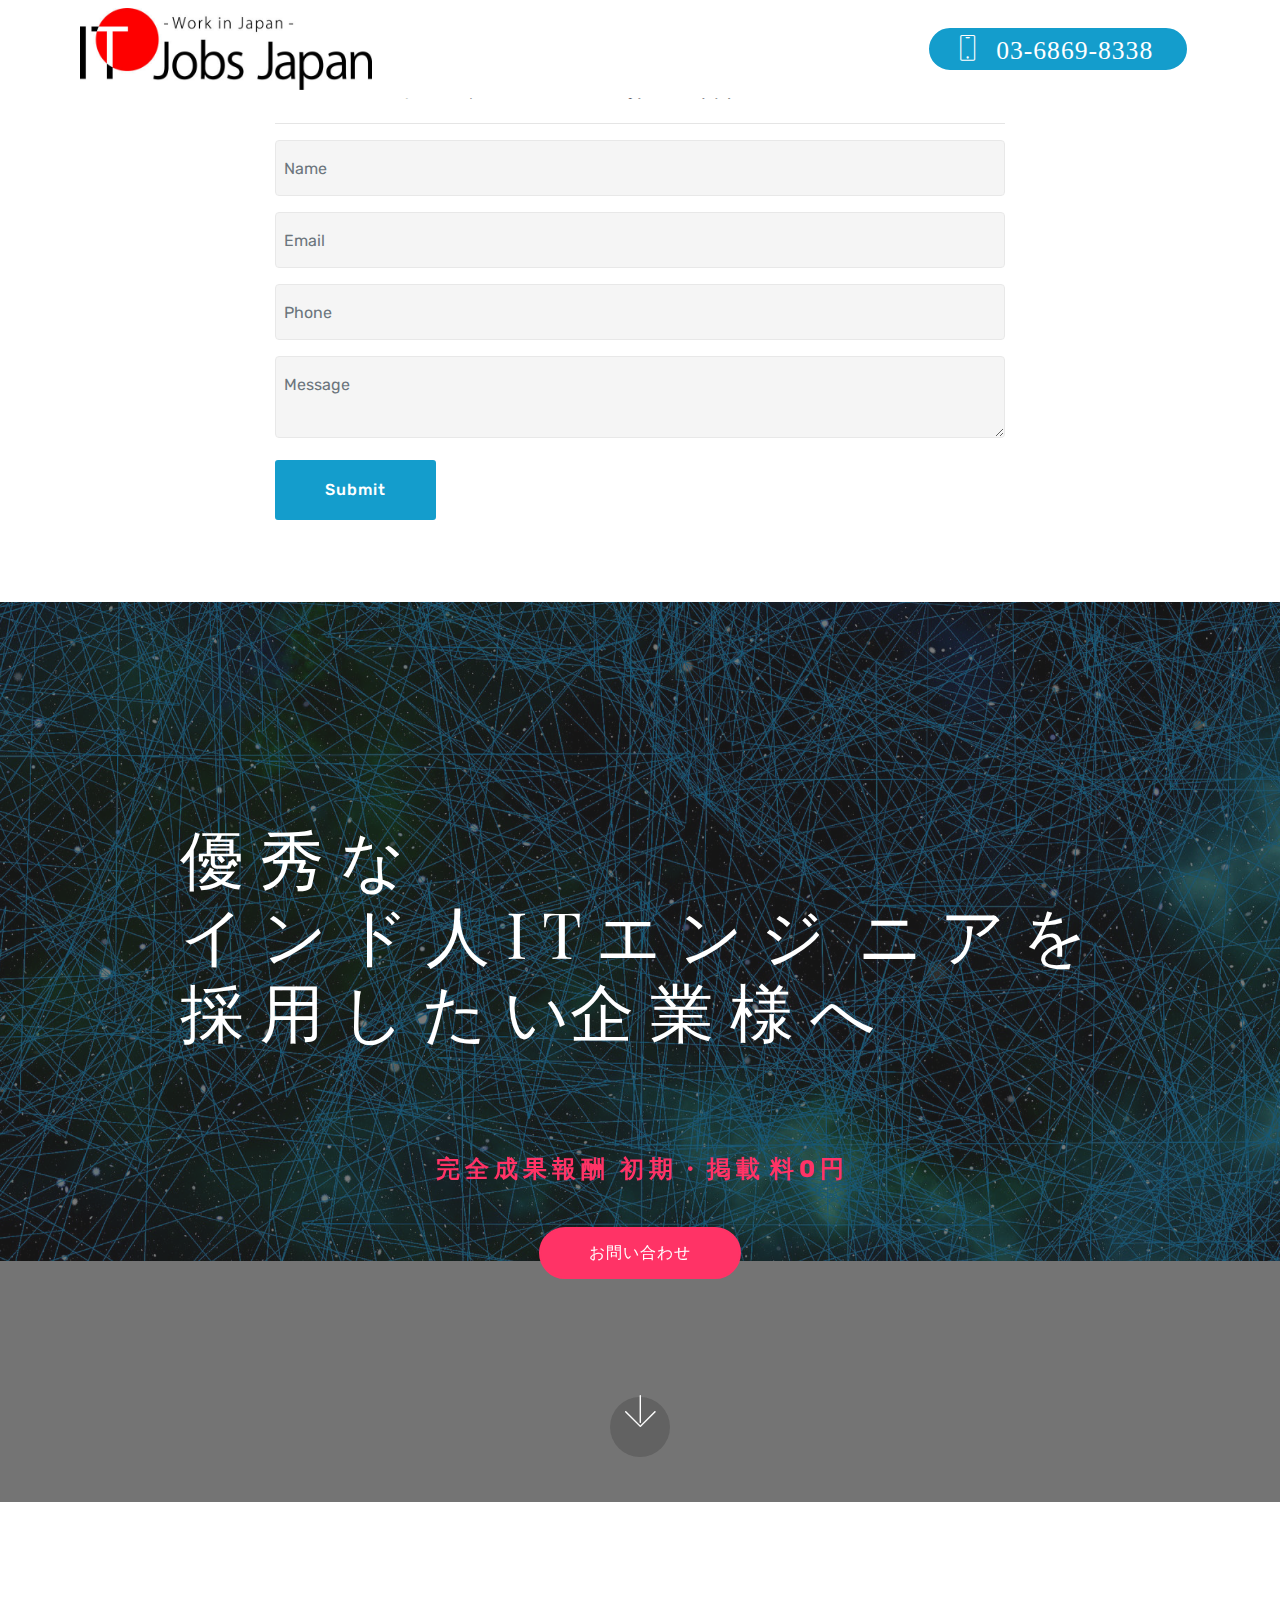
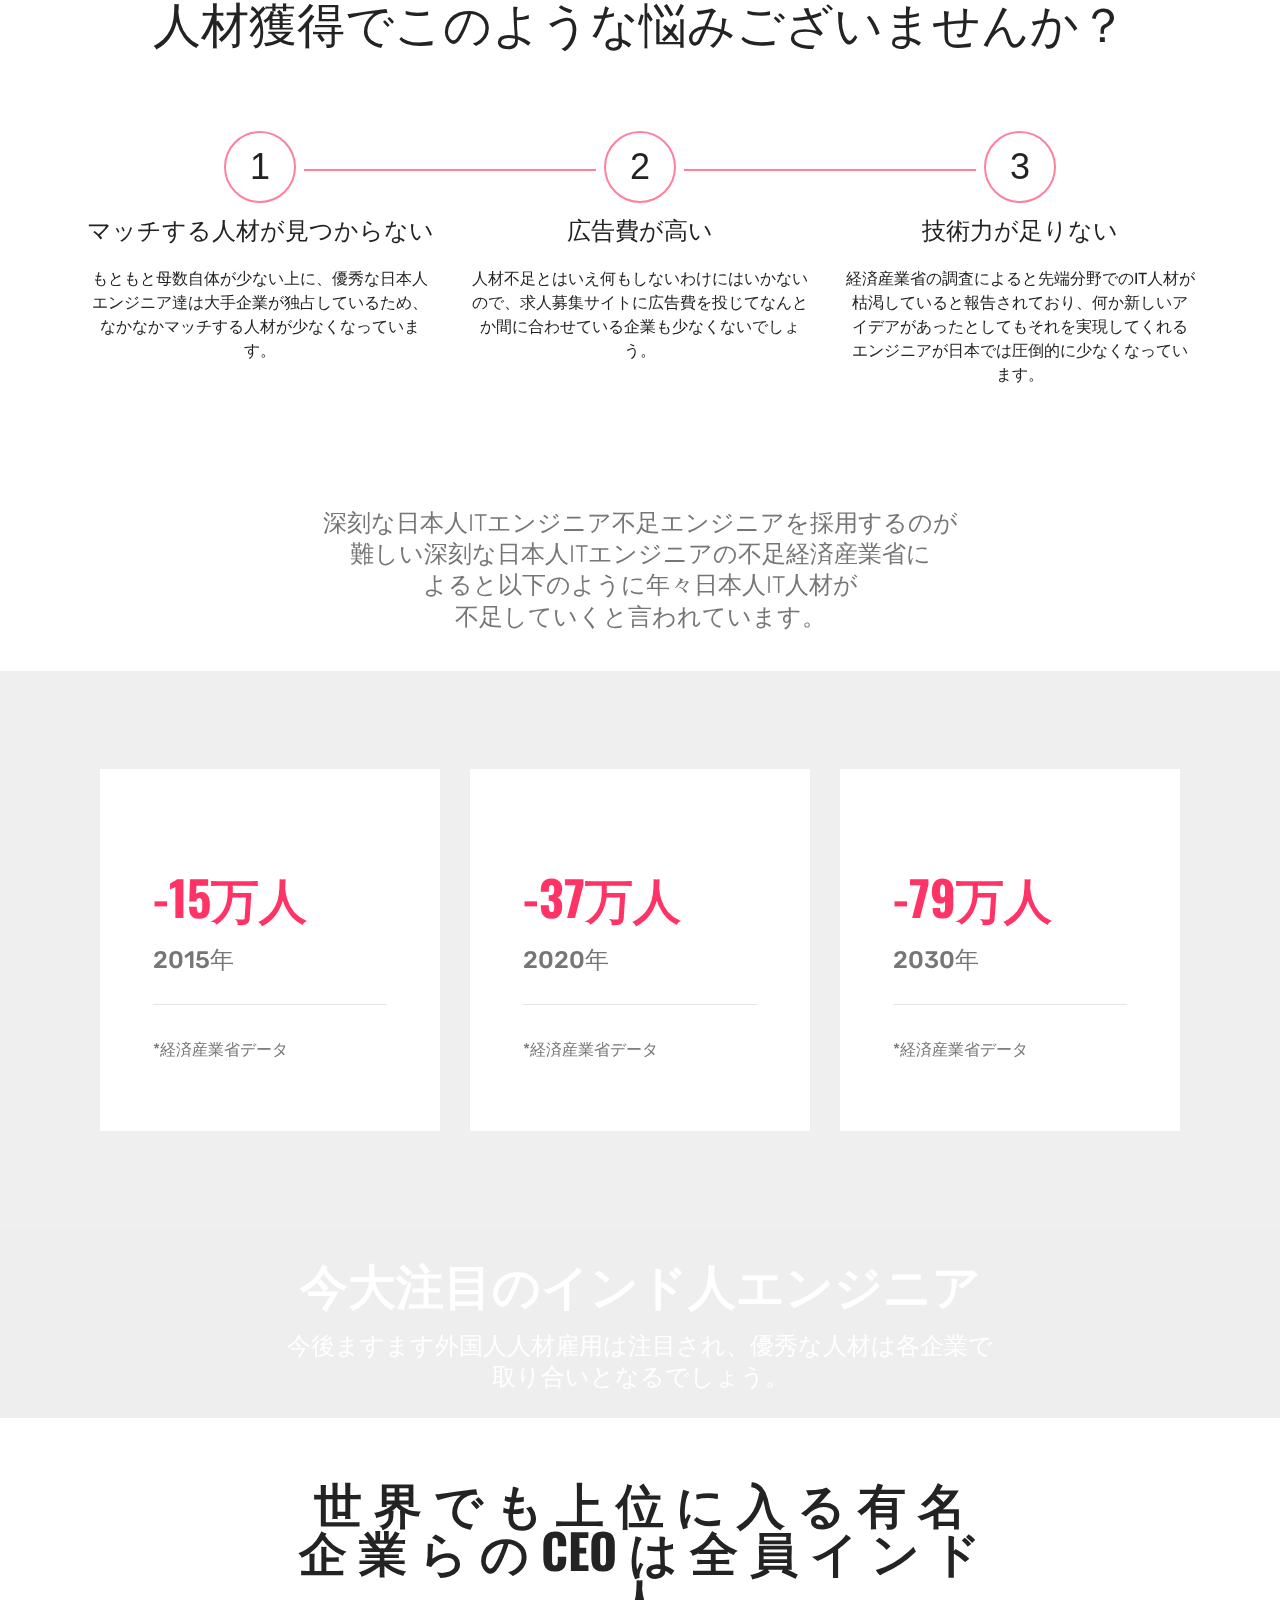
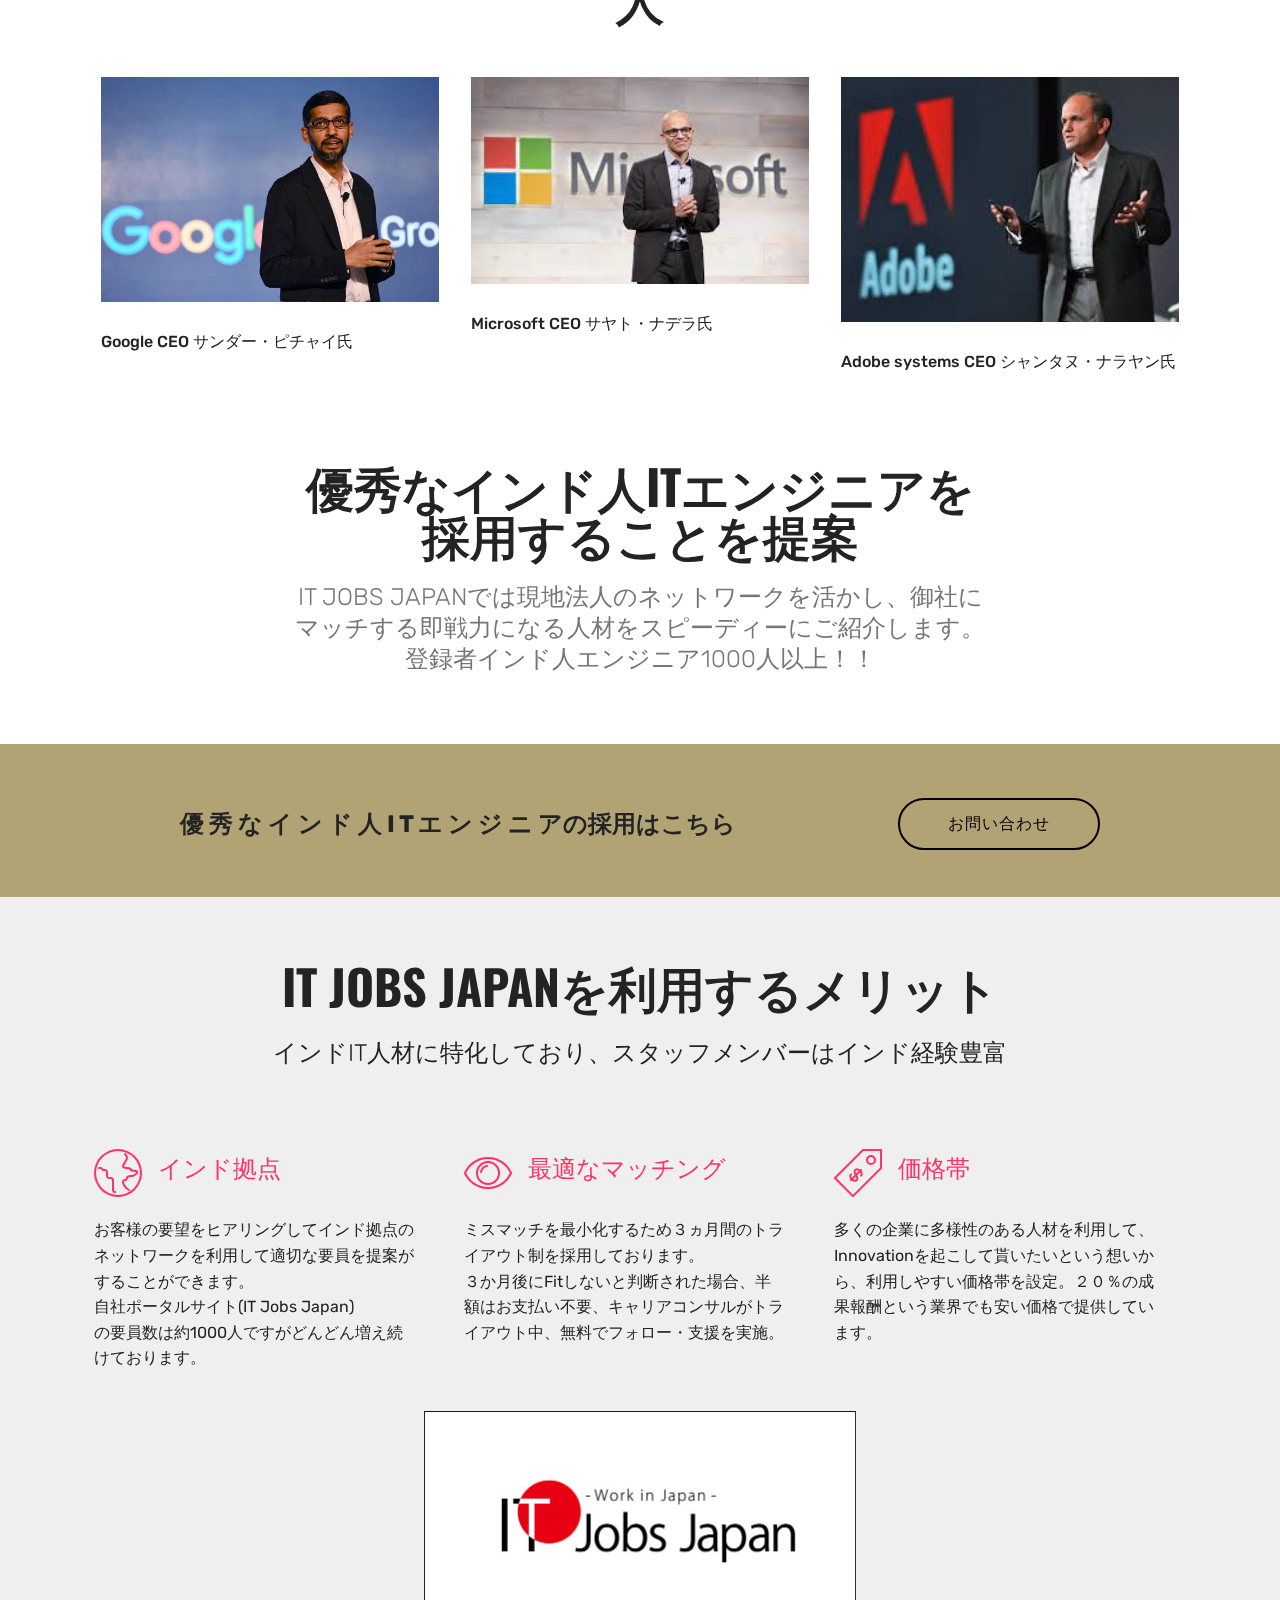
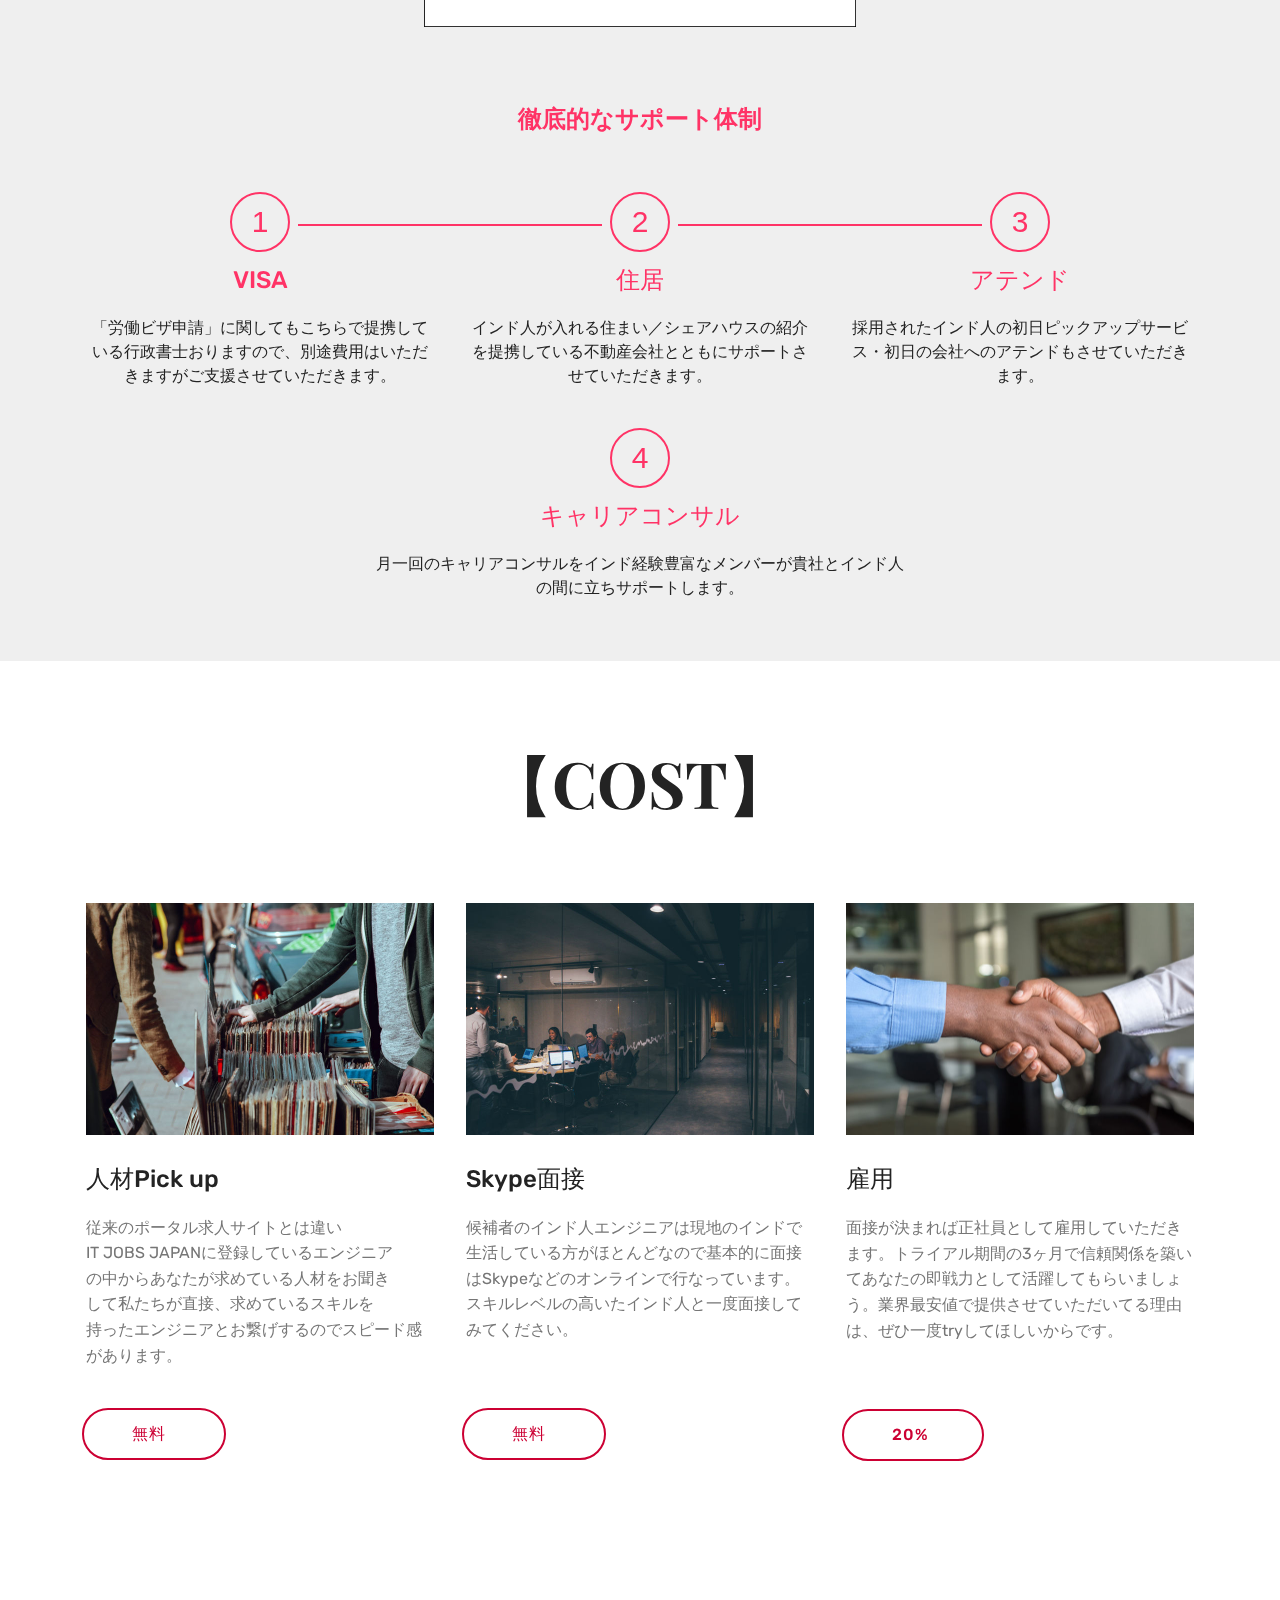
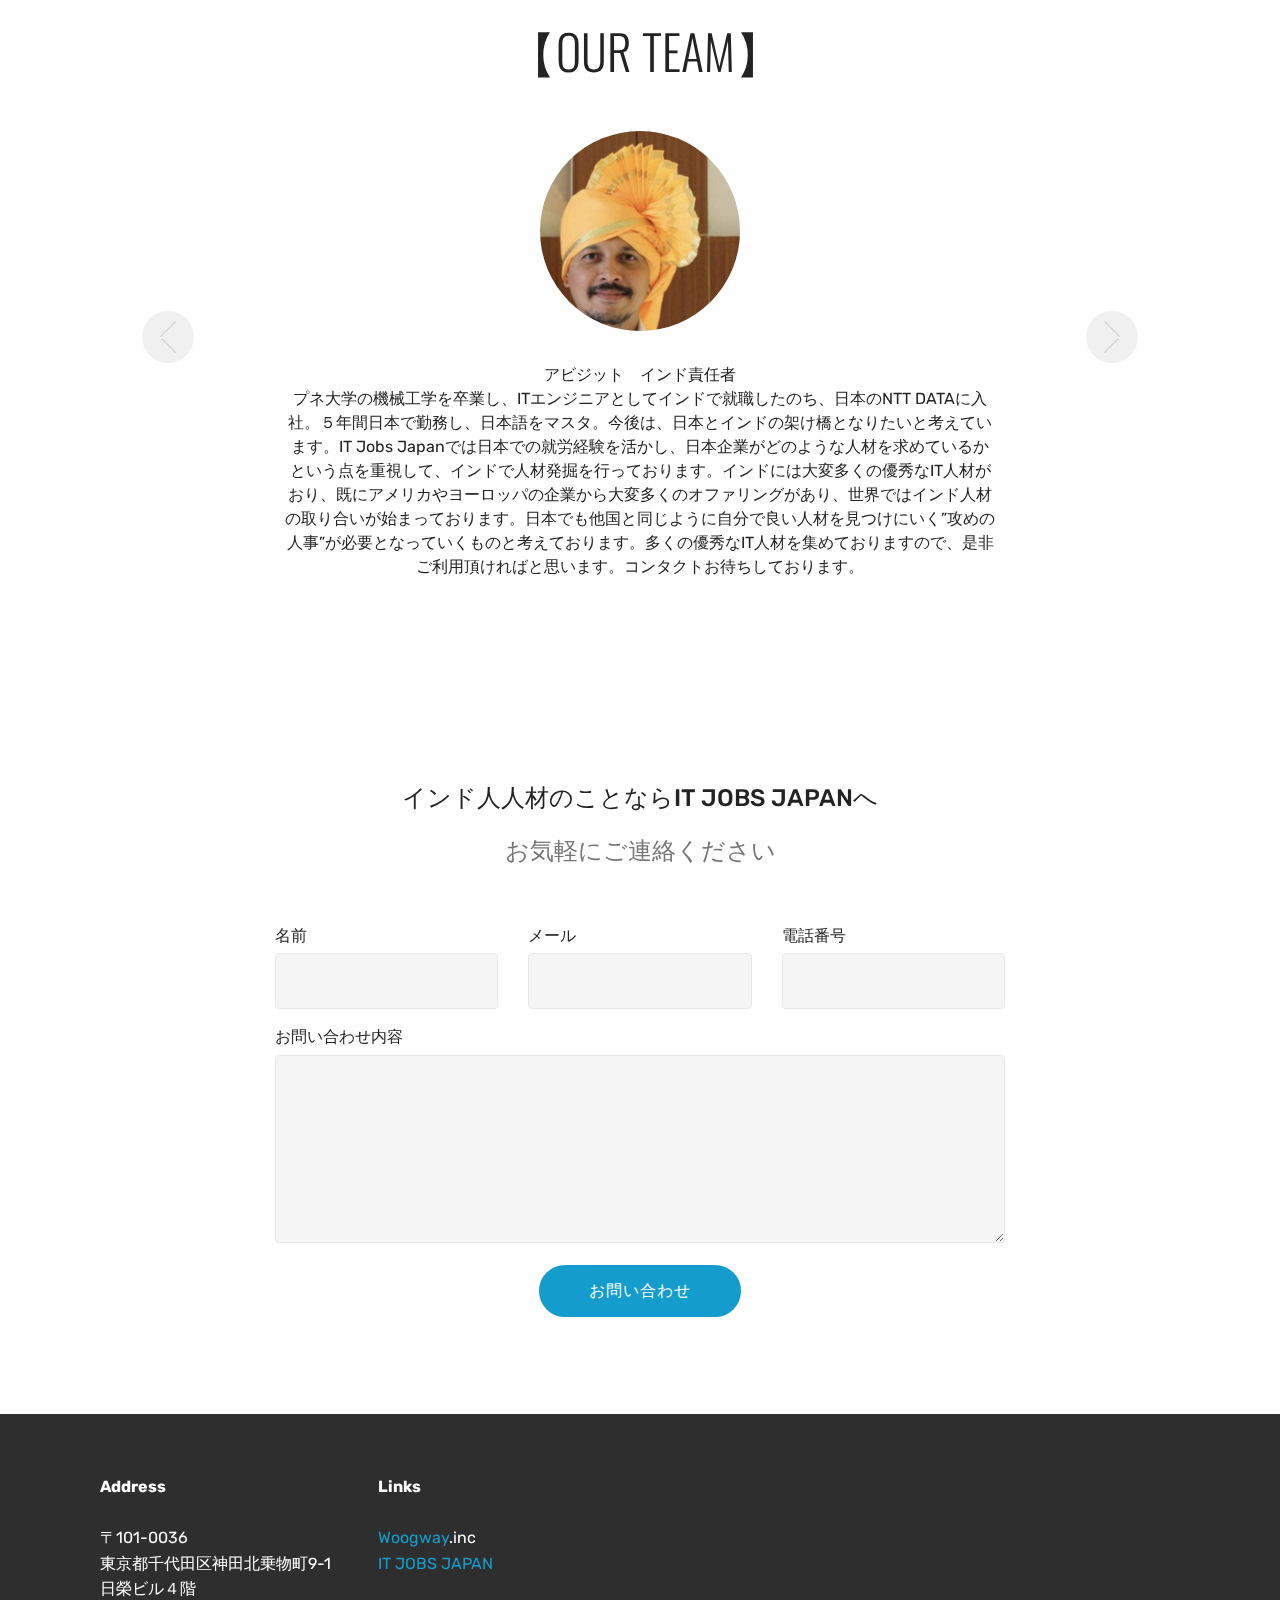
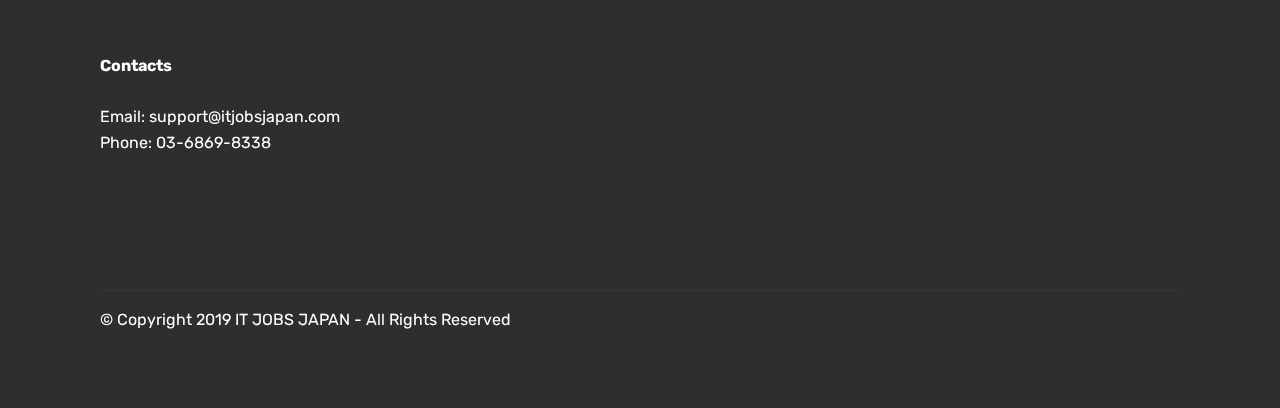
==== commit c912248a: "create github pages" ====
--- a/index.html
+++ b/index.html
@@ -17,6 +17,9 @@
   <link rel="stylesheet" href="assets/bootstrap/css/bootstrap-grid.min.css">
   <link rel="stylesheet" href="assets/bootstrap/css/bootstrap-reboot.min.css">
   <link rel="stylesheet" href="assets/dropdown/css/style.css">
+  <link rel="stylesheet" href="assets/formstyler/jquery.formstyler.css">
+  <link rel="stylesheet" href="assets/formstyler/jquery.formstyler.theme.css">
+  <link rel="stylesheet" href="assets/datepicker/jquery.datetimepicker.min.css">
   <link rel="stylesheet" href="assets/socicon/css/styles.css">
   <link rel="stylesheet" href="assets/theme/css/style.css">
   <link rel="stylesheet" href="assets/mobirise/css/mbr-additional.css" type="text/css">
@@ -57,7 +60,48 @@
     </nav>
 </section>
 
-<section class="engine"><a href="https://mobirise.info/q">responsive website templates</a></section><section class="header5 cid-rDIT4oekh3 mbr-fullscreen mbr-parallax-background" id="header5-1">
+<section class="engine"><a href="https://mobirise.info/h">create your own web page</a></section><section class="form cid-rFB0dkycDn" id="formbuilder-p">
+    
+    
+    <div class="container">
+        <div class="row">
+            <div class="col-lg-8 mx-auto mbr-form" data-form-type="formoid">
+<!--Formbuilder Form-->
+<form action="https://mobirise.com/" method="POST" class="mbr-form form-with-styler" data-form-title="Form Name"><input type="hidden" name="email" data-form-email="true" value="NB+UQaNgUiv1pGQoS08mNHfQbqtW7zy8GoSG8cWV23/972Mr63HewNIgWwnldmbewg2xfnYMEYzo3eVj9s8fXUhtHZVR5UmuUQsiG8j3nprqiMSkOg1oaXkZPyF4ihgl">
+<div class="form-row">
+<div hidden="hidden" data-form-alert="" class="alert alert-success col-12">Thanks for filling out the form!</div>
+<div hidden="hidden" data-form-alert-danger="" class="alert alert-danger col-12">Oops...! some problem!</div>
+</div>
+<div class="dragArea form-row">
+<div class="col-lg-12 col-md-12 col-sm-12">
+<h3 class="mbr-fonts-style display-5">即戦力のITインド人 についてのお問い合わせ</h3>
+</div>
+<div class="col-lg-12 col-md-12 col-sm-12">
+<hr>
+</div>
+<div class="col-lg-12 col-md-12 col-sm-12 form-group" data-for="name">
+<input type="text" name="name" placeholder="Name" data-form-field="name" class="form-control display-7" value="" id="name-formbuilder-p">
+</div>
+<div data-for="email" class="col-lg-12 col-md-12 col-sm-12 form-group">
+<input type="email" name="email" placeholder="Email" data-form-field="email" class="form-control display-7" value="" id="email-formbuilder-p">
+</div>
+<div data-for="phone" class="col-lg-12 col-md-12 col-sm-12 form-group">
+<input type="tel" name="phone" placeholder="Phone" data-form-field="phone" class="form-control display-7" pattern="[0-9]{3}-[0-9]{3}-[0-9]{4}" value="" id="phone-formbuilder-p">
+</div>
+<div data-for="message" class="col-lg-12 col-md-12 col-sm-12 form-group">
+<textarea name="message" placeholder="Message" data-form-field="message" class="form-control display-7" id="message-formbuilder-p"></textarea>
+</div>
+<div class="col-auto" style="">
+<button type="submit" class="btn btn-primary display-7">Submit</button>
+</div>
+</div>
+</form><!--Formbuilder Form-->
+</div>
+        </div>
+    </div>
+</section>
+
+<section class="header5 cid-rDIT4oekh3 mbr-fullscreen mbr-parallax-background" id="header5-1">
 
     
 
@@ -155,8 +199,8 @@
     <div class="container">
         <div class="media-container-row">
             <div class="title col-12 col-md-8">
-                <h2 class="align-center pb-3 mbr-fonts-style display-2">深刻な日本人ITエンジニア不足</h2>
-                <h3 class="mbr-section-subtitle align-center mbr-light mbr-fonts-style display-5">エンジニアを採用するのが難しい<div>深刻な日本人ITエンジニアの不足</div><div>経済産業省によると以下のように</div><div>年々日本人IT人材が不足していくと</div><div>言われています。</div></h3>
+                
+                <h3 class="mbr-section-subtitle align-center mbr-light mbr-fonts-style display-5">深刻な日本人ITエンジニア不足エンジニアを採用するのが<br>難しい深刻な日本人ITエンジニアの不足<span style="font-size: 1.5rem;">経済産業省に</span><br><span style="font-size: 1.5rem;">よる</span><span style="font-size: 1.5rem;">と</span><span style="font-size: 1.5rem;">以下のように</span><span style="font-size: 1.5rem;">年々日本人IT人材が</span><br><span style="font-size: 1.5rem;">不足していくと</span>言われています。</h3>
                 
             </div>
         </div>
@@ -680,7 +724,7 @@
         <div class="row justify-content-center">
             <div class="media-container-column col-lg-8" data-form-type="formoid">
                 <!---Formbuilder Form--->
-                <form action="https://mobirise.com/" method="POST" class="mbr-form form-with-styler" data-form-title="Mobirise Form"><input type="hidden" name="email" data-form-email="true" value="58rj1i6XZRQI7yabg+Mm3WMS/dscsBxEqThx4TveZmHCkoPnLRKoRAenEIFTFBJz5qKffuQTheDkkO7u7XZCh9SqKvJUYdnN+TCaOqExW9euIrk+ePxvMkCJzSioWRH5">
+                <form action="https://mobirise.com/" method="POST" class="mbr-form form-with-styler" data-form-title="Mobirise Form"><input type="hidden" name="email" data-form-email="true" value="fSkcutb20xrX7U4PBtxbDY7nItPMGNI2mRPpk3sN2asmJfMM5ztFSvt1Tn8OHDEYf/K4rlLPpuEqex5Adu/V5AWQKuZ8qDkyr1U1aKZmfaa21goXHsTmyVkZ61czgy9M">
                     <div class="row">
                         <div hidden="hidden" data-form-alert="" class="alert alert-success col-12">Thanks for filling out the form!</div>
                         <div hidden="hidden" data-form-alert-danger="" class="alert alert-danger col-12">
@@ -767,6 +811,9 @@
   <script src="assets/dropdown/js/nav-dropdown.js"></script>
   <script src="assets/dropdown/js/navbar-dropdown.js"></script>
   <script src="assets/touchswipe/jquery.touch-swipe.min.js"></script>
+  <script src="assets/formstyler/jquery.formstyler.js"></script>
+  <script src="assets/formstyler/jquery.formstyler.min.js"></script>
+  <script src="assets/datepicker/jquery.datetimepicker.full.js"></script>
   <script src="assets/parallax/jarallax.min.js"></script>
   <script src="assets/bootstrapcarouselswipe/bootstrap-carousel-swipe.js"></script>
   <script src="assets/mbr-testimonials-slider/mbr-testimonials-slider.js"></script>
--- a/assets/mobirise/css/mbr-additional.css
+++ b/assets/mobirise/css/mbr-additional.css
@@ -1814,6 +1814,15 @@
 .cid-rFx98gXCTa .dropdown-item:hover {
   color: #767676 !important;
 }
+.cid-rFB0dkycDn {
+  padding-top: 75px;
+  padding-bottom: 75px;
+  background-color: #ffffff;
+}
+.cid-rFB0dkycDn .mbr-overlay {
+  background-color: #ffffff;
+  opacity: 0.4;
+}
 .cid-rDIT4oekh3 {
   background-image: url("../../../assets/images/system-2660914-1920-1920x1280.jpg");
 }
@@ -1874,7 +1883,7 @@
 }
 .cid-rDJcZLjYjH {
   padding-top: 45px;
-  padding-bottom: 0px;
+  padding-bottom: 30px;
   background-color: #ffffff;
 }
 .cid-rDJcZLjYjH .mbr-section-subtitle {
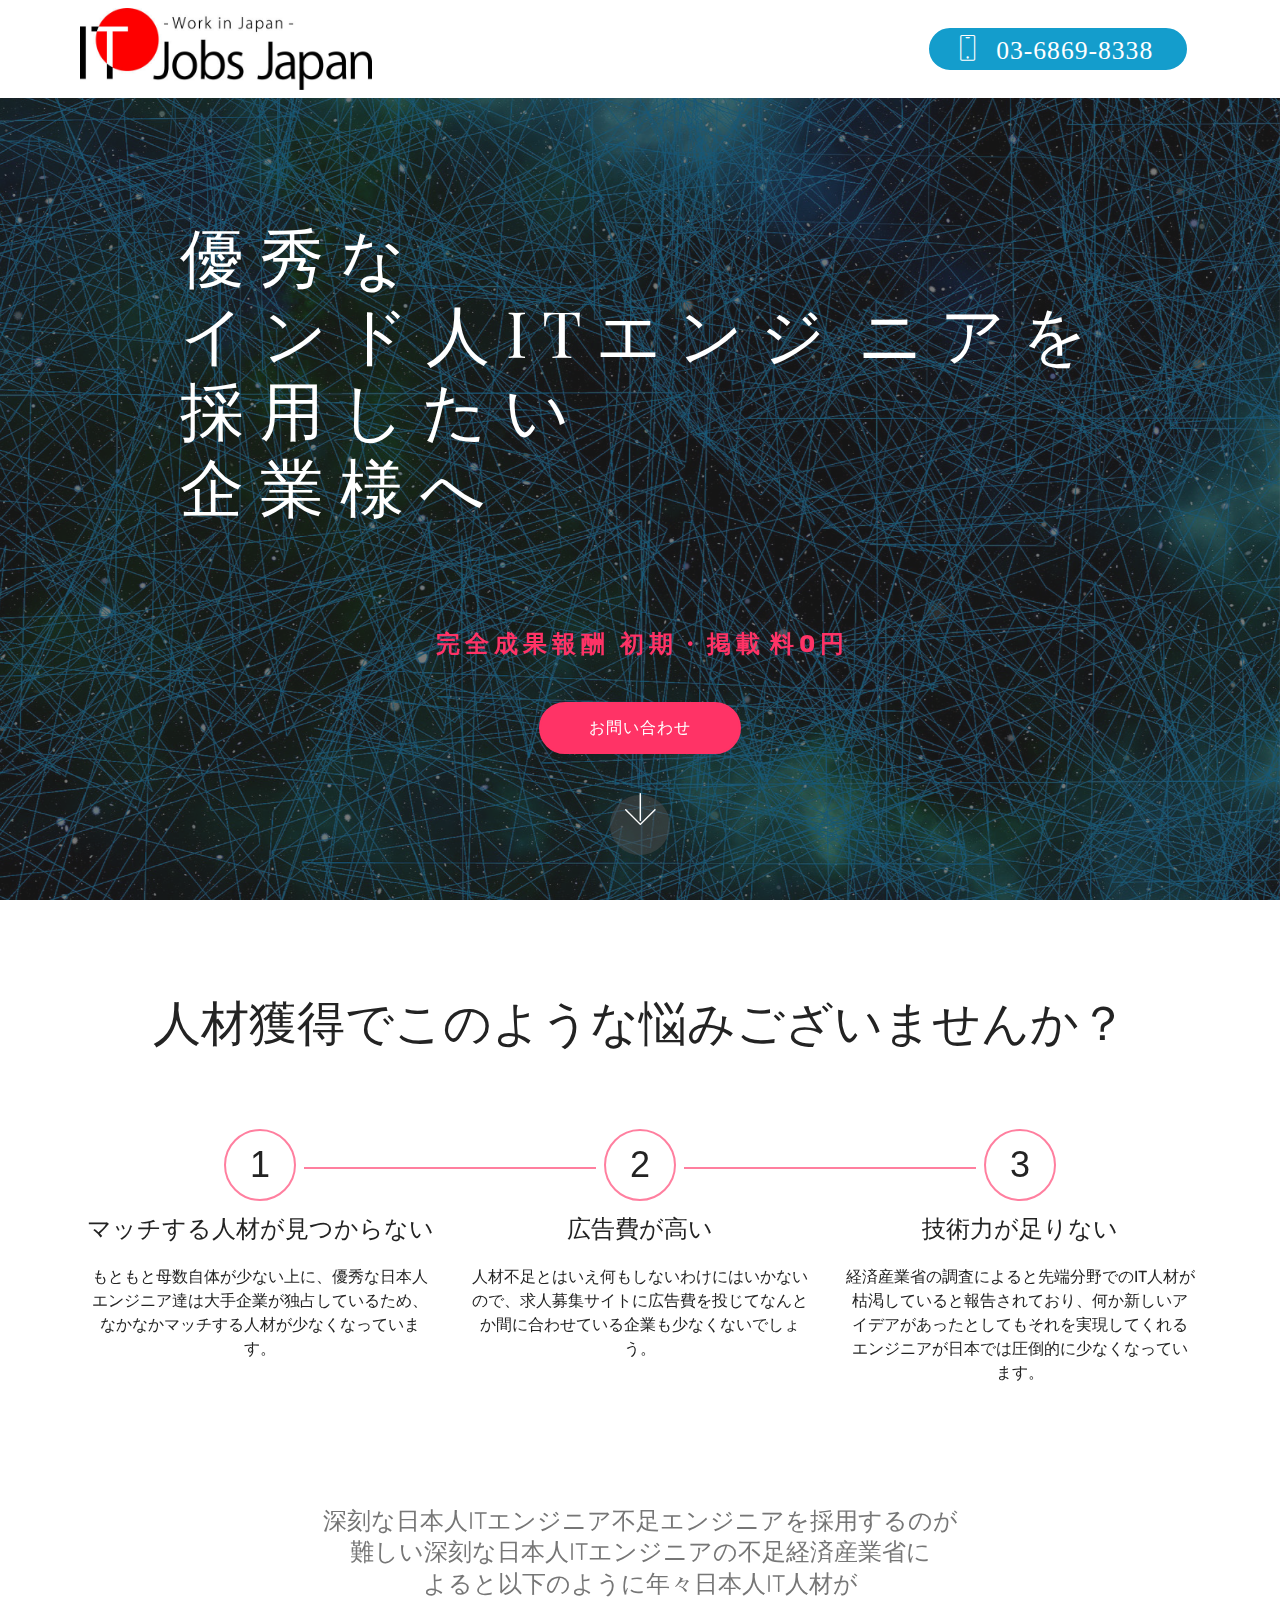
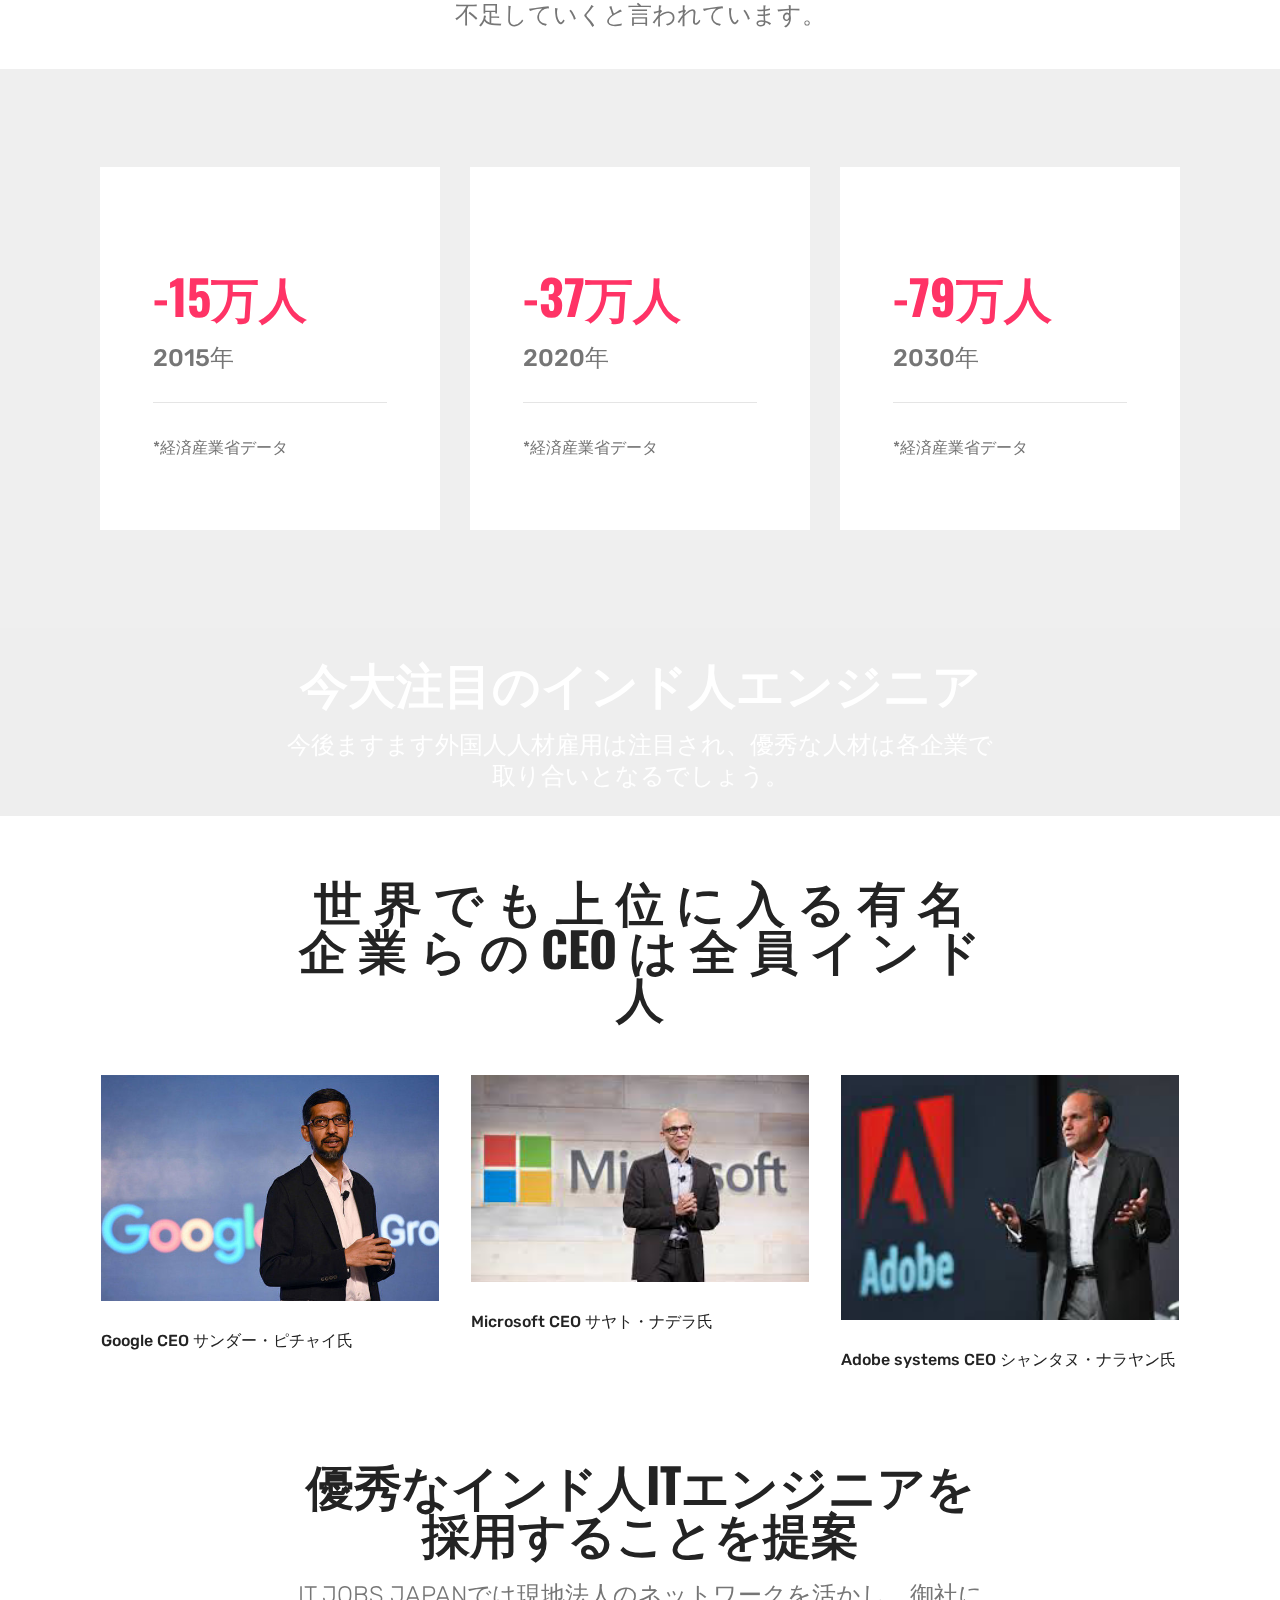
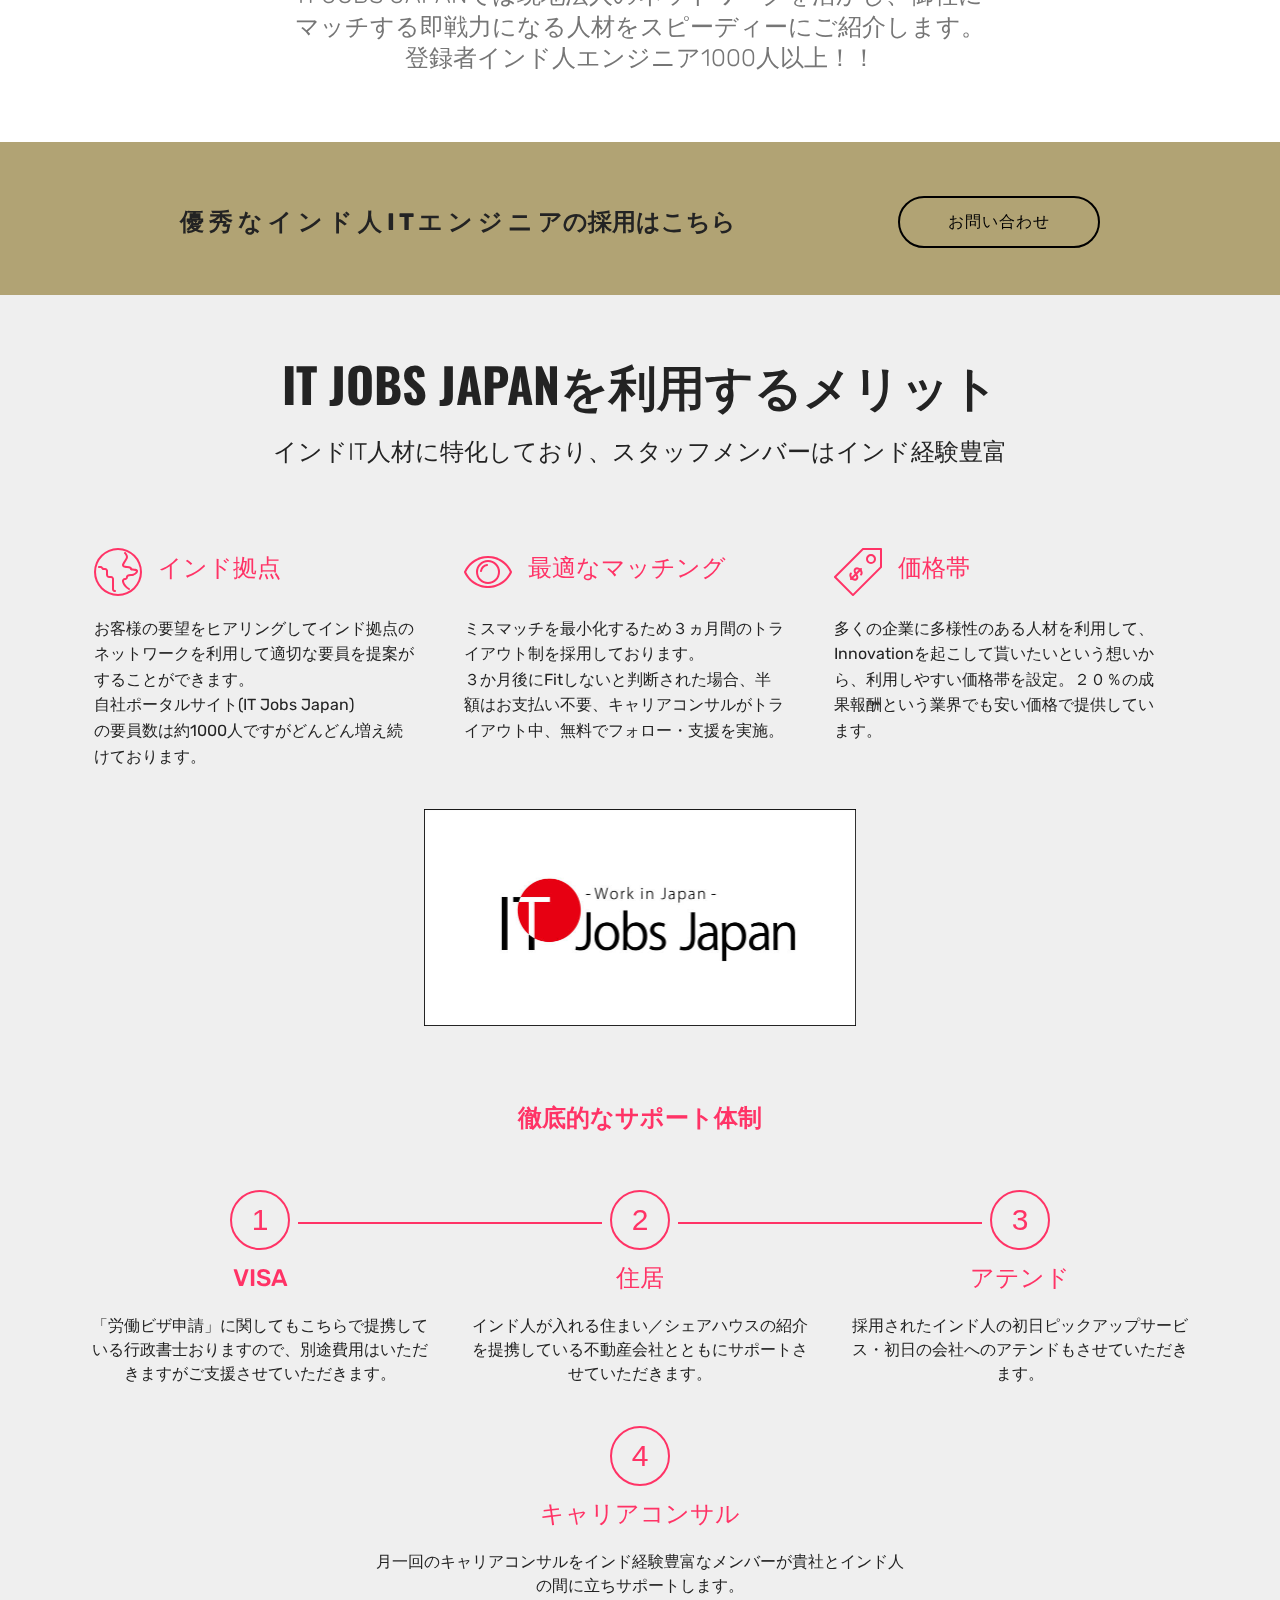
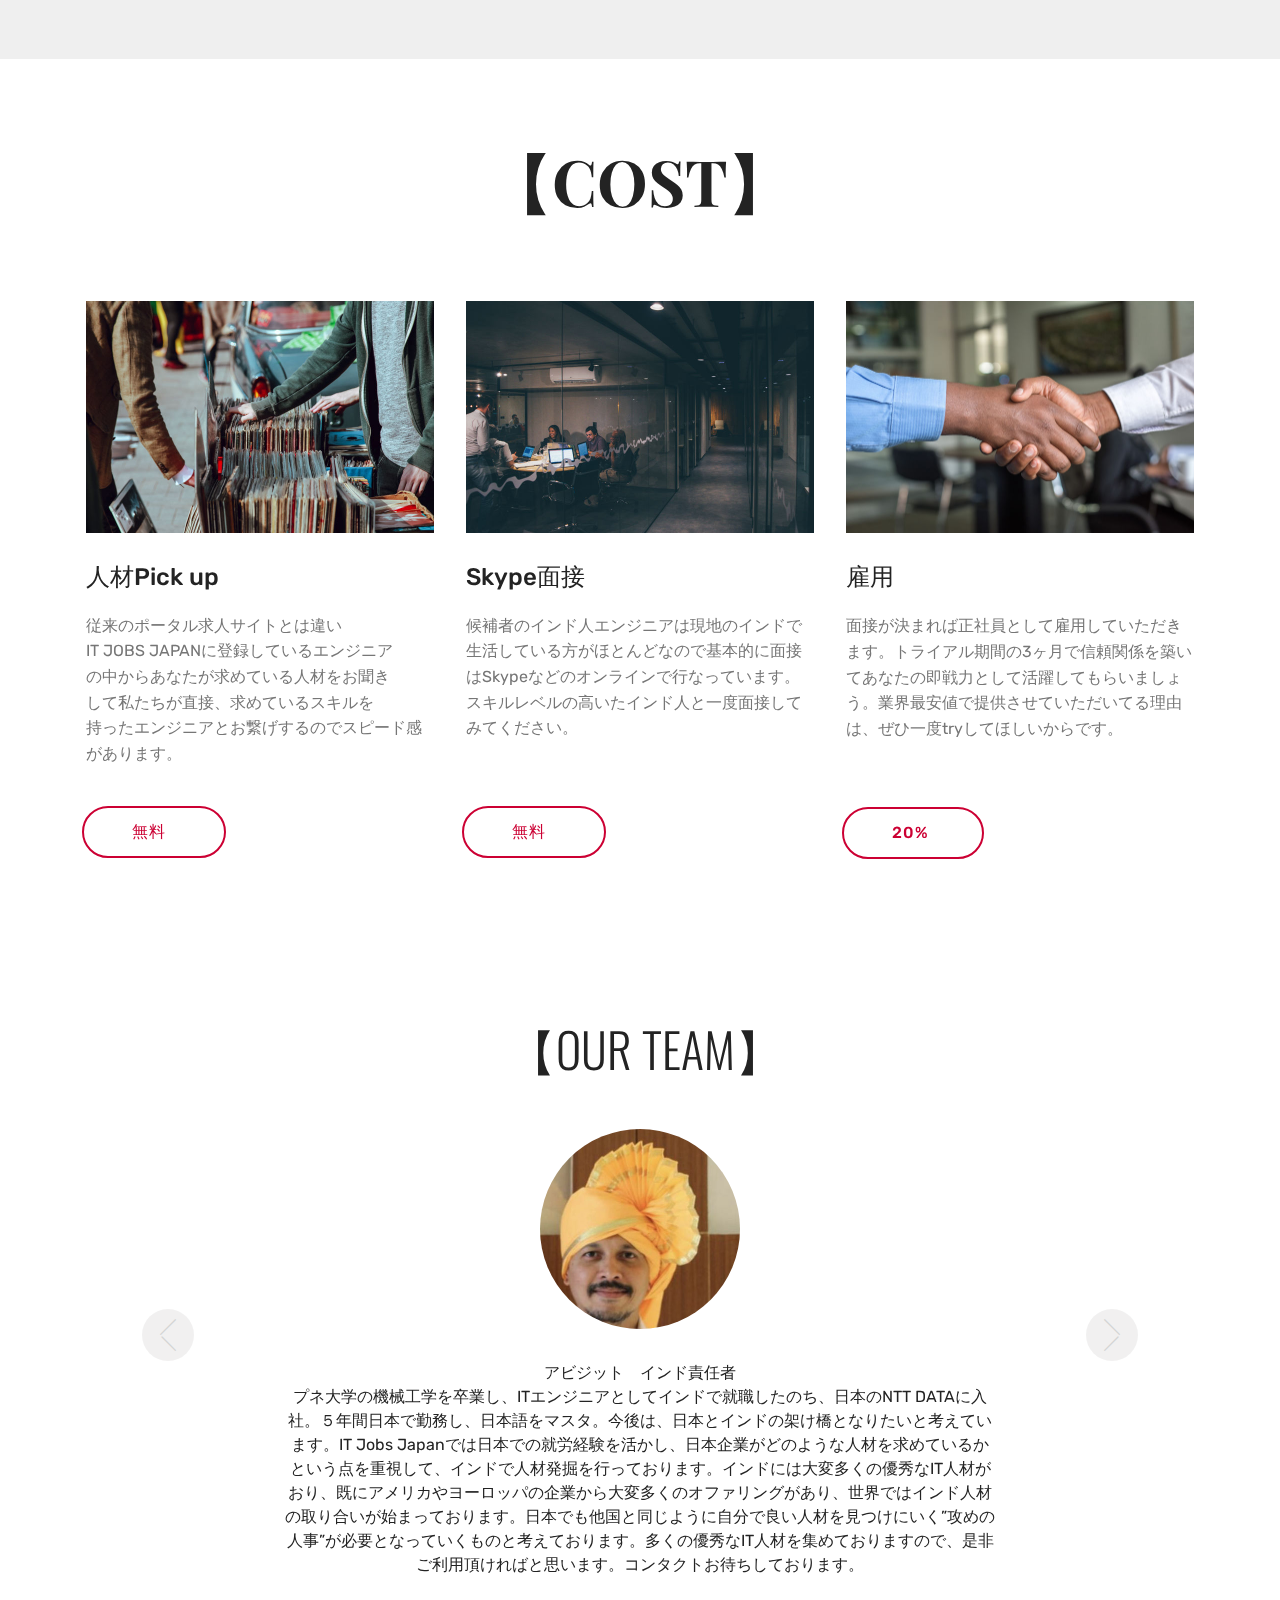
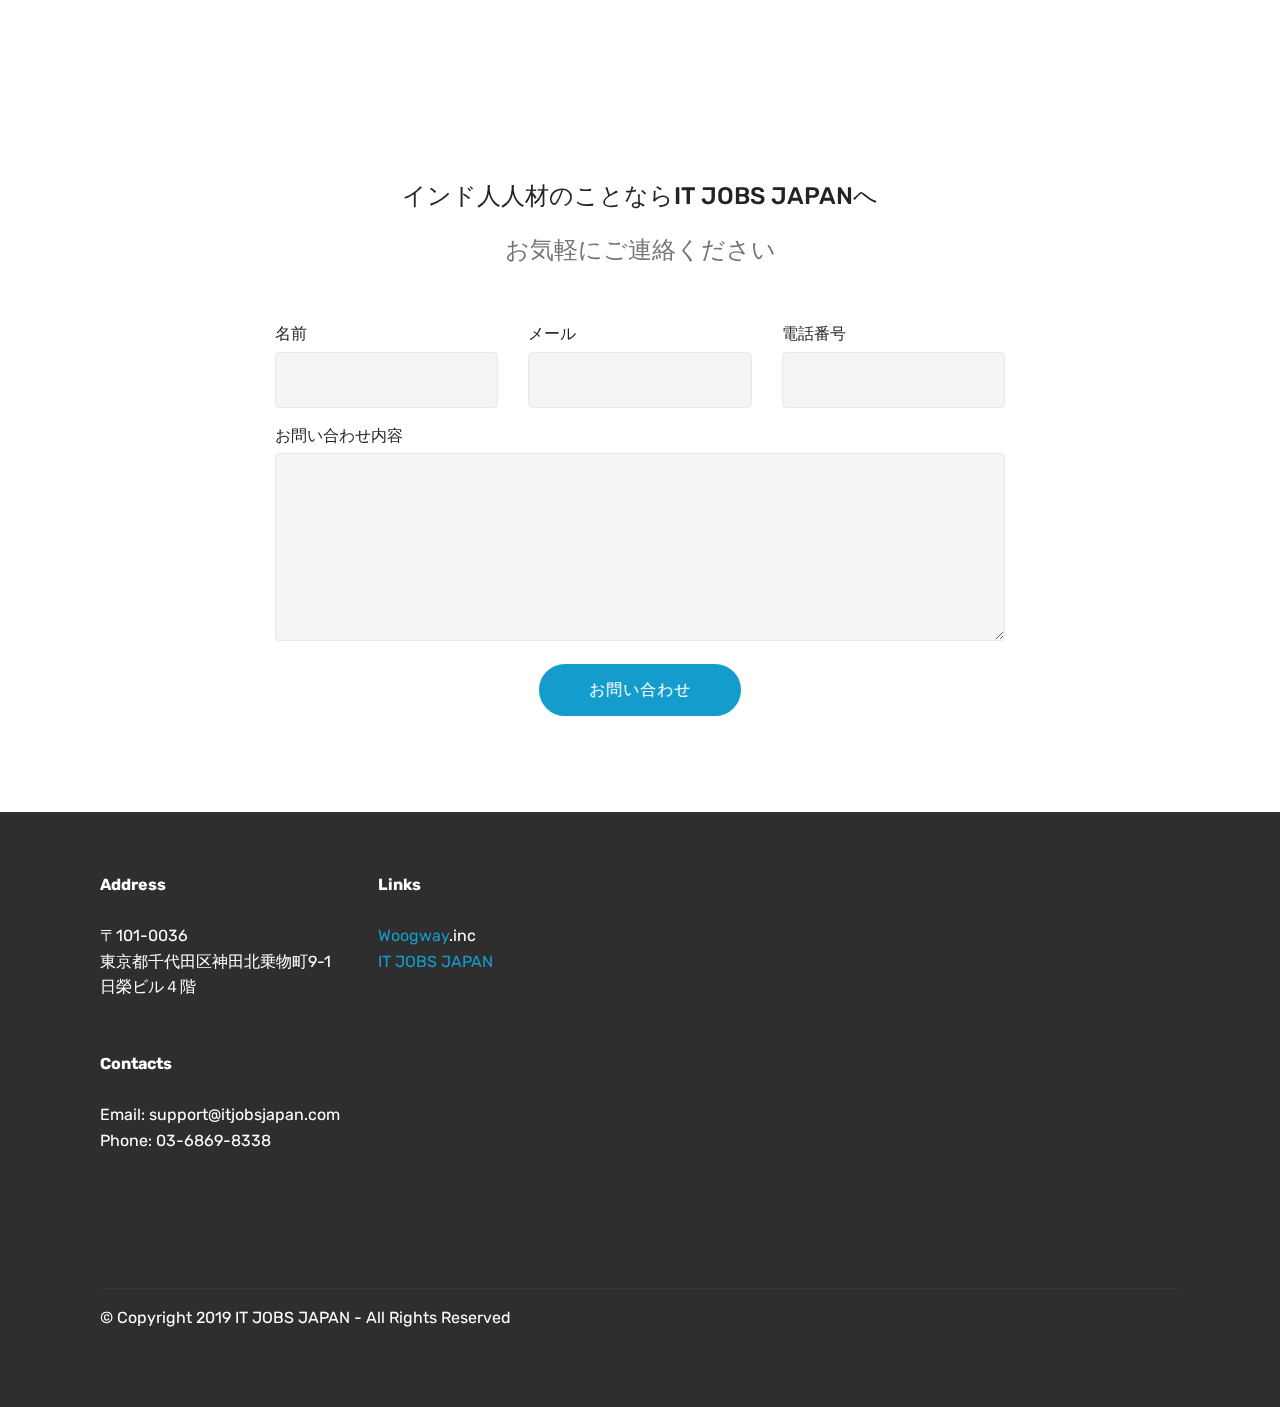
==== commit bd7f44cd: "create github pages" ====
--- a/index.html
+++ b/index.html
@@ -17,9 +17,6 @@
   <link rel="stylesheet" href="assets/bootstrap/css/bootstrap-grid.min.css">
   <link rel="stylesheet" href="assets/bootstrap/css/bootstrap-reboot.min.css">
   <link rel="stylesheet" href="assets/dropdown/css/style.css">
-  <link rel="stylesheet" href="assets/formstyler/jquery.formstyler.css">
-  <link rel="stylesheet" href="assets/formstyler/jquery.formstyler.theme.css">
-  <link rel="stylesheet" href="assets/datepicker/jquery.datetimepicker.min.css">
   <link rel="stylesheet" href="assets/socicon/css/styles.css">
   <link rel="stylesheet" href="assets/theme/css/style.css">
   <link rel="stylesheet" href="assets/mobirise/css/mbr-additional.css" type="text/css">
@@ -60,48 +57,7 @@
     </nav>
 </section>
 
-<section class="engine"><a href="https://mobirise.info/h">create your own web page</a></section><section class="form cid-rFB0dkycDn" id="formbuilder-p">
-    
-    
-    <div class="container">
-        <div class="row">
-            <div class="col-lg-8 mx-auto mbr-form" data-form-type="formoid">
-<!--Formbuilder Form-->
-<form action="https://mobirise.com/" method="POST" class="mbr-form form-with-styler" data-form-title="Form Name"><input type="hidden" name="email" data-form-email="true" value="NB+UQaNgUiv1pGQoS08mNHfQbqtW7zy8GoSG8cWV23/972Mr63HewNIgWwnldmbewg2xfnYMEYzo3eVj9s8fXUhtHZVR5UmuUQsiG8j3nprqiMSkOg1oaXkZPyF4ihgl">
-<div class="form-row">
-<div hidden="hidden" data-form-alert="" class="alert alert-success col-12">Thanks for filling out the form!</div>
-<div hidden="hidden" data-form-alert-danger="" class="alert alert-danger col-12">Oops...! some problem!</div>
-</div>
-<div class="dragArea form-row">
-<div class="col-lg-12 col-md-12 col-sm-12">
-<h3 class="mbr-fonts-style display-5">即戦力のITインド人 についてのお問い合わせ</h3>
-</div>
-<div class="col-lg-12 col-md-12 col-sm-12">
-<hr>
-</div>
-<div class="col-lg-12 col-md-12 col-sm-12 form-group" data-for="name">
-<input type="text" name="name" placeholder="Name" data-form-field="name" class="form-control display-7" value="" id="name-formbuilder-p">
-</div>
-<div data-for="email" class="col-lg-12 col-md-12 col-sm-12 form-group">
-<input type="email" name="email" placeholder="Email" data-form-field="email" class="form-control display-7" value="" id="email-formbuilder-p">
-</div>
-<div data-for="phone" class="col-lg-12 col-md-12 col-sm-12 form-group">
-<input type="tel" name="phone" placeholder="Phone" data-form-field="phone" class="form-control display-7" pattern="[0-9]{3}-[0-9]{3}-[0-9]{4}" value="" id="phone-formbuilder-p">
-</div>
-<div data-for="message" class="col-lg-12 col-md-12 col-sm-12 form-group">
-<textarea name="message" placeholder="Message" data-form-field="message" class="form-control display-7" id="message-formbuilder-p"></textarea>
-</div>
-<div class="col-auto" style="">
-<button type="submit" class="btn btn-primary display-7">Submit</button>
-</div>
-</div>
-</form><!--Formbuilder Form-->
-</div>
-        </div>
-    </div>
-</section>
-
-<section class="header5 cid-rDIT4oekh3 mbr-fullscreen mbr-parallax-background" id="header5-1">
+<section class="engine"><a href="https://mobirise.info/o">portfolio site templates</a></section><section class="header5 cid-rDIT4oekh3 mbr-fullscreen mbr-parallax-background" id="header5-1">
 
     
 
@@ -110,7 +66,7 @@
     <div class="container">
         <div class="row justify-content-center">
             <div class="mbr-white col-md-10">
-                <h1 class="mbr-section-title align-center pb-3 mbr-fonts-style display-1">優 秀 な&nbsp;<br>イ ン ド 人 I T エ ン ジ &nbsp;ニ ア を<br>採 用 し た い企 業 様 へ</h1>
+                <h1 class="mbr-section-title align-center pb-3 mbr-fonts-style display-1"><br>優 秀 な&nbsp;<br>イ ン ド 人 I T エ ン ジ &nbsp;ニ ア を<br>採 用 し た い<br>企 業 様 へ</h1>
                 <p class="mbr-text align-center display-5 pb-3 mbr-fonts-style display-2"><strong><br></strong><br><strong>完 全 成 果 報 酬 &nbsp; 初 期 ・ 掲 載 &nbsp;料 0 円</strong></p>
                 <div class="mbr-section-btn align-center"><a class="btn btn-md btn-secondary display-4" href="mailto:support@itjobsjapan.com">お問い合わせ</a></div>
             </div>
@@ -724,7 +680,7 @@
         <div class="row justify-content-center">
             <div class="media-container-column col-lg-8" data-form-type="formoid">
                 <!---Formbuilder Form--->
-                <form action="https://mobirise.com/" method="POST" class="mbr-form form-with-styler" data-form-title="Mobirise Form"><input type="hidden" name="email" data-form-email="true" value="fSkcutb20xrX7U4PBtxbDY7nItPMGNI2mRPpk3sN2asmJfMM5ztFSvt1Tn8OHDEYf/K4rlLPpuEqex5Adu/V5AWQKuZ8qDkyr1U1aKZmfaa21goXHsTmyVkZ61czgy9M">
+                <form action="https://mobirise.com/" method="POST" class="mbr-form form-with-styler" data-form-title="Mobirise Form"><input type="hidden" name="email" data-form-email="true" value="vIM8q4qZV5t/J2V7/MS+Jl9bt0G+lWcauqa3r112/74TgYtlF+CnendnwtAQxT3EFqAlXd8zO5N8ANcKTBH9vwoaGjMu1fAjkBrchxQJ/xKxm8bgD1gOZEZsIVLxSYoz">
                     <div class="row">
                         <div hidden="hidden" data-form-alert="" class="alert alert-success col-12">Thanks for filling out the form!</div>
                         <div hidden="hidden" data-form-alert-danger="" class="alert alert-danger col-12">
@@ -811,9 +767,6 @@
   <script src="assets/dropdown/js/nav-dropdown.js"></script>
   <script src="assets/dropdown/js/navbar-dropdown.js"></script>
   <script src="assets/touchswipe/jquery.touch-swipe.min.js"></script>
-  <script src="assets/formstyler/jquery.formstyler.js"></script>
-  <script src="assets/formstyler/jquery.formstyler.min.js"></script>
-  <script src="assets/datepicker/jquery.datetimepicker.full.js"></script>
   <script src="assets/parallax/jarallax.min.js"></script>
   <script src="assets/bootstrapcarouselswipe/bootstrap-carousel-swipe.js"></script>
   <script src="assets/mbr-testimonials-slider/mbr-testimonials-slider.js"></script>
--- a/assets/mobirise/css/mbr-additional.css
+++ b/assets/mobirise/css/mbr-additional.css
@@ -1814,15 +1814,6 @@
 .cid-rFx98gXCTa .dropdown-item:hover {
   color: #767676 !important;
 }
-.cid-rFB0dkycDn {
-  padding-top: 75px;
-  padding-bottom: 75px;
-  background-color: #ffffff;
-}
-.cid-rFB0dkycDn .mbr-overlay {
-  background-color: #ffffff;
-  opacity: 0.4;
-}
 .cid-rDIT4oekh3 {
   background-image: url("../../../assets/images/system-2660914-1920-1920x1280.jpg");
 }
